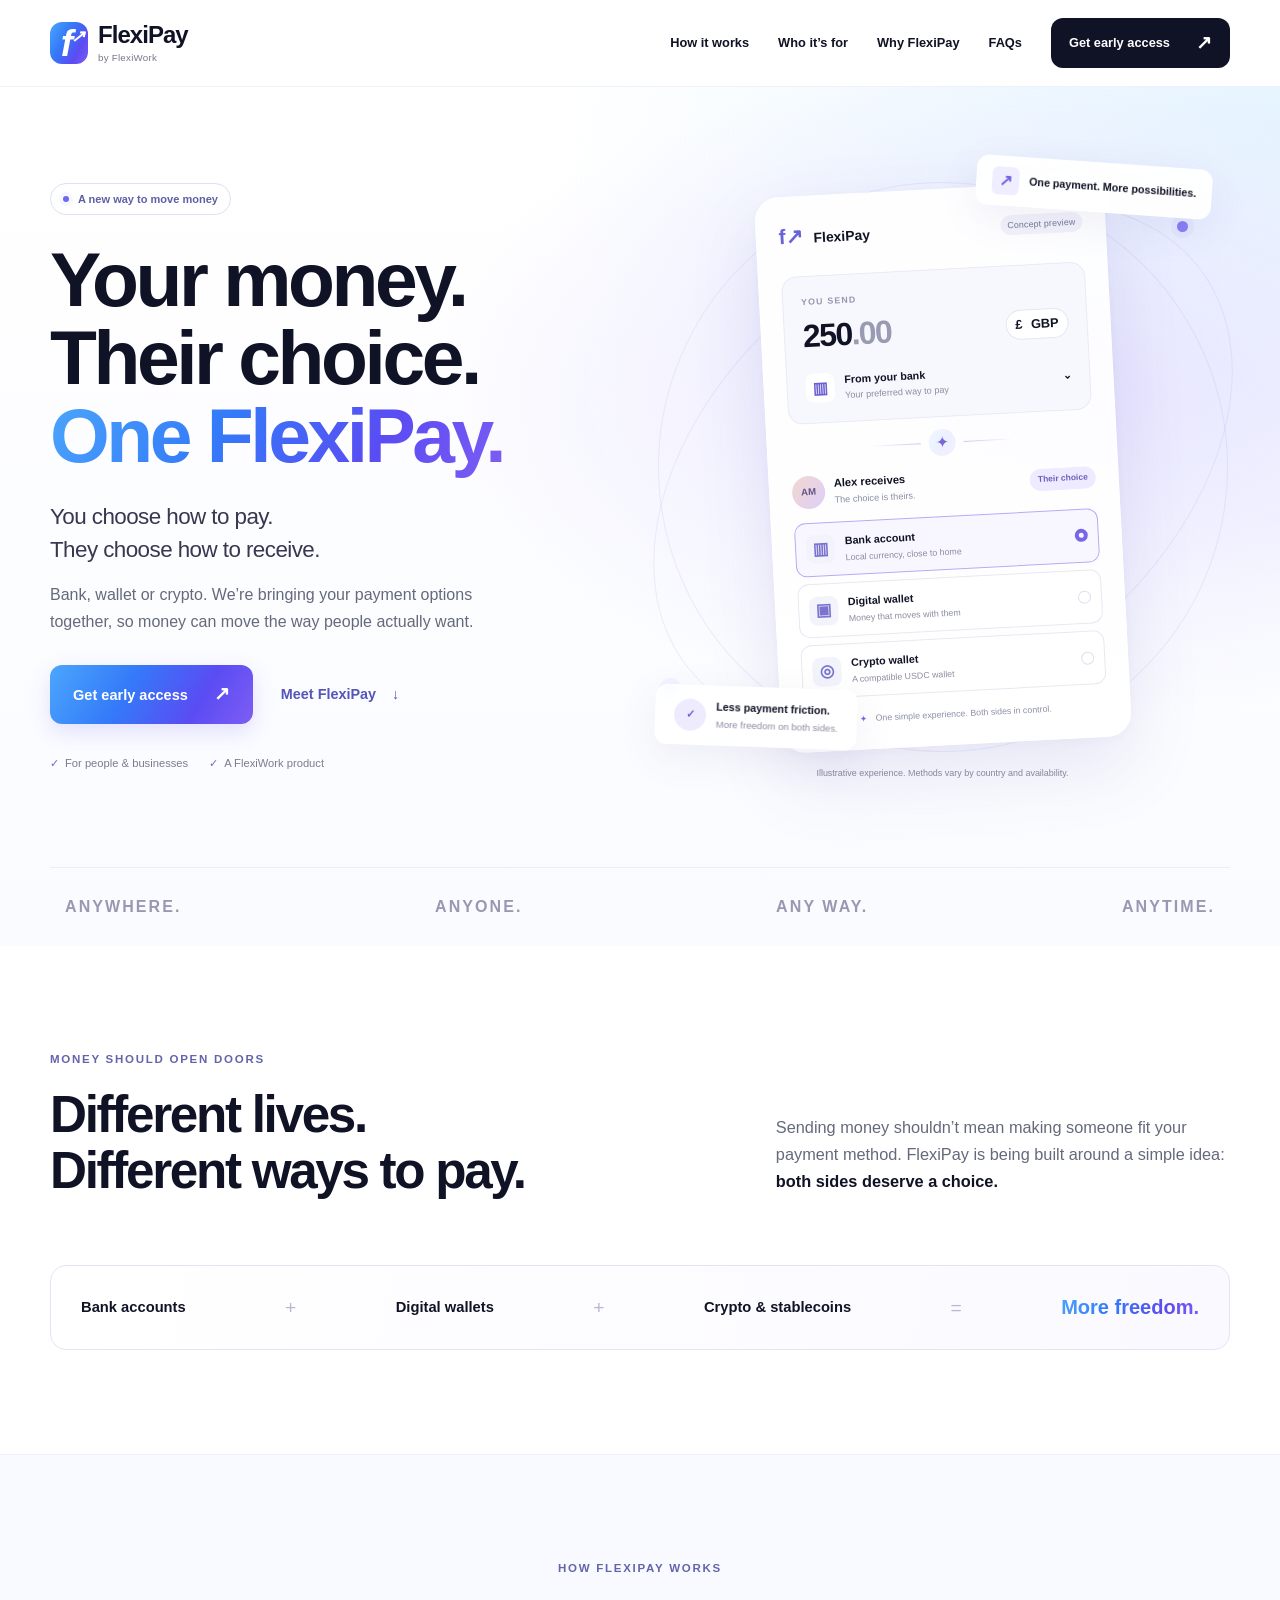
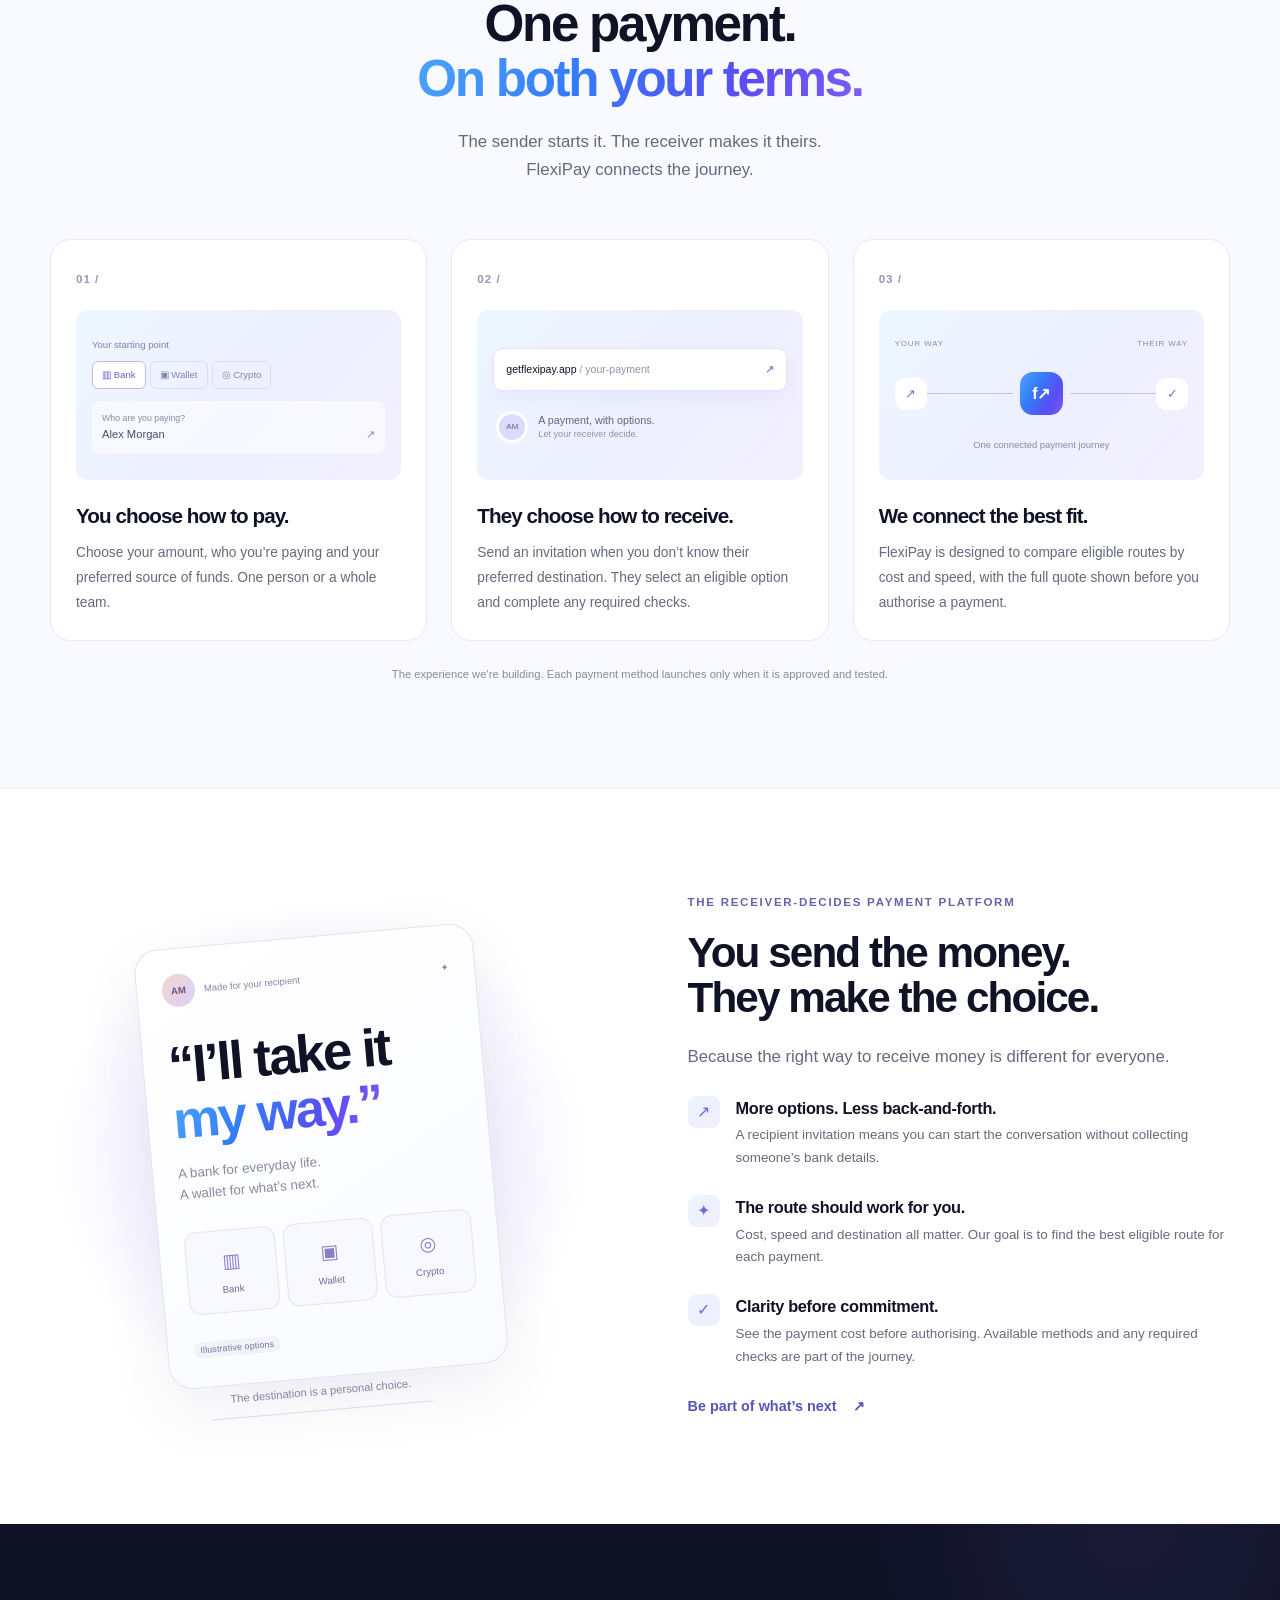
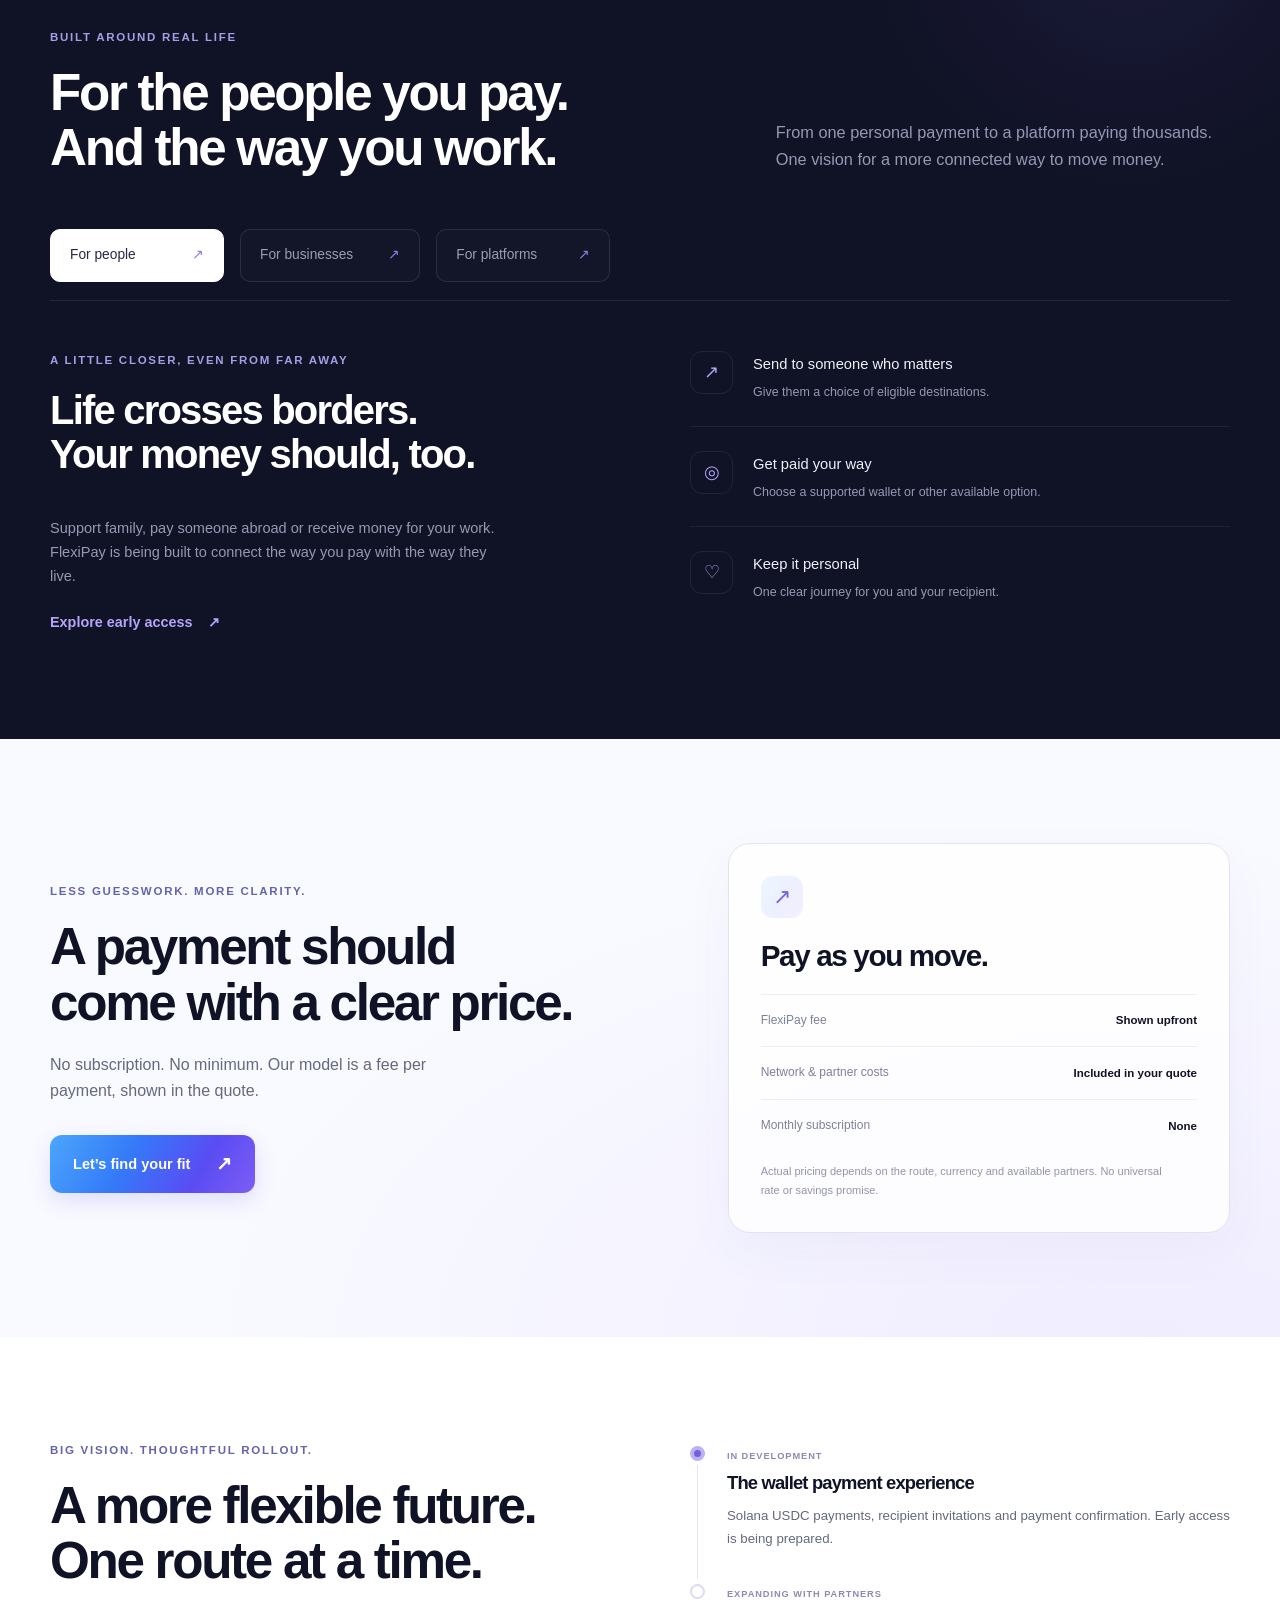
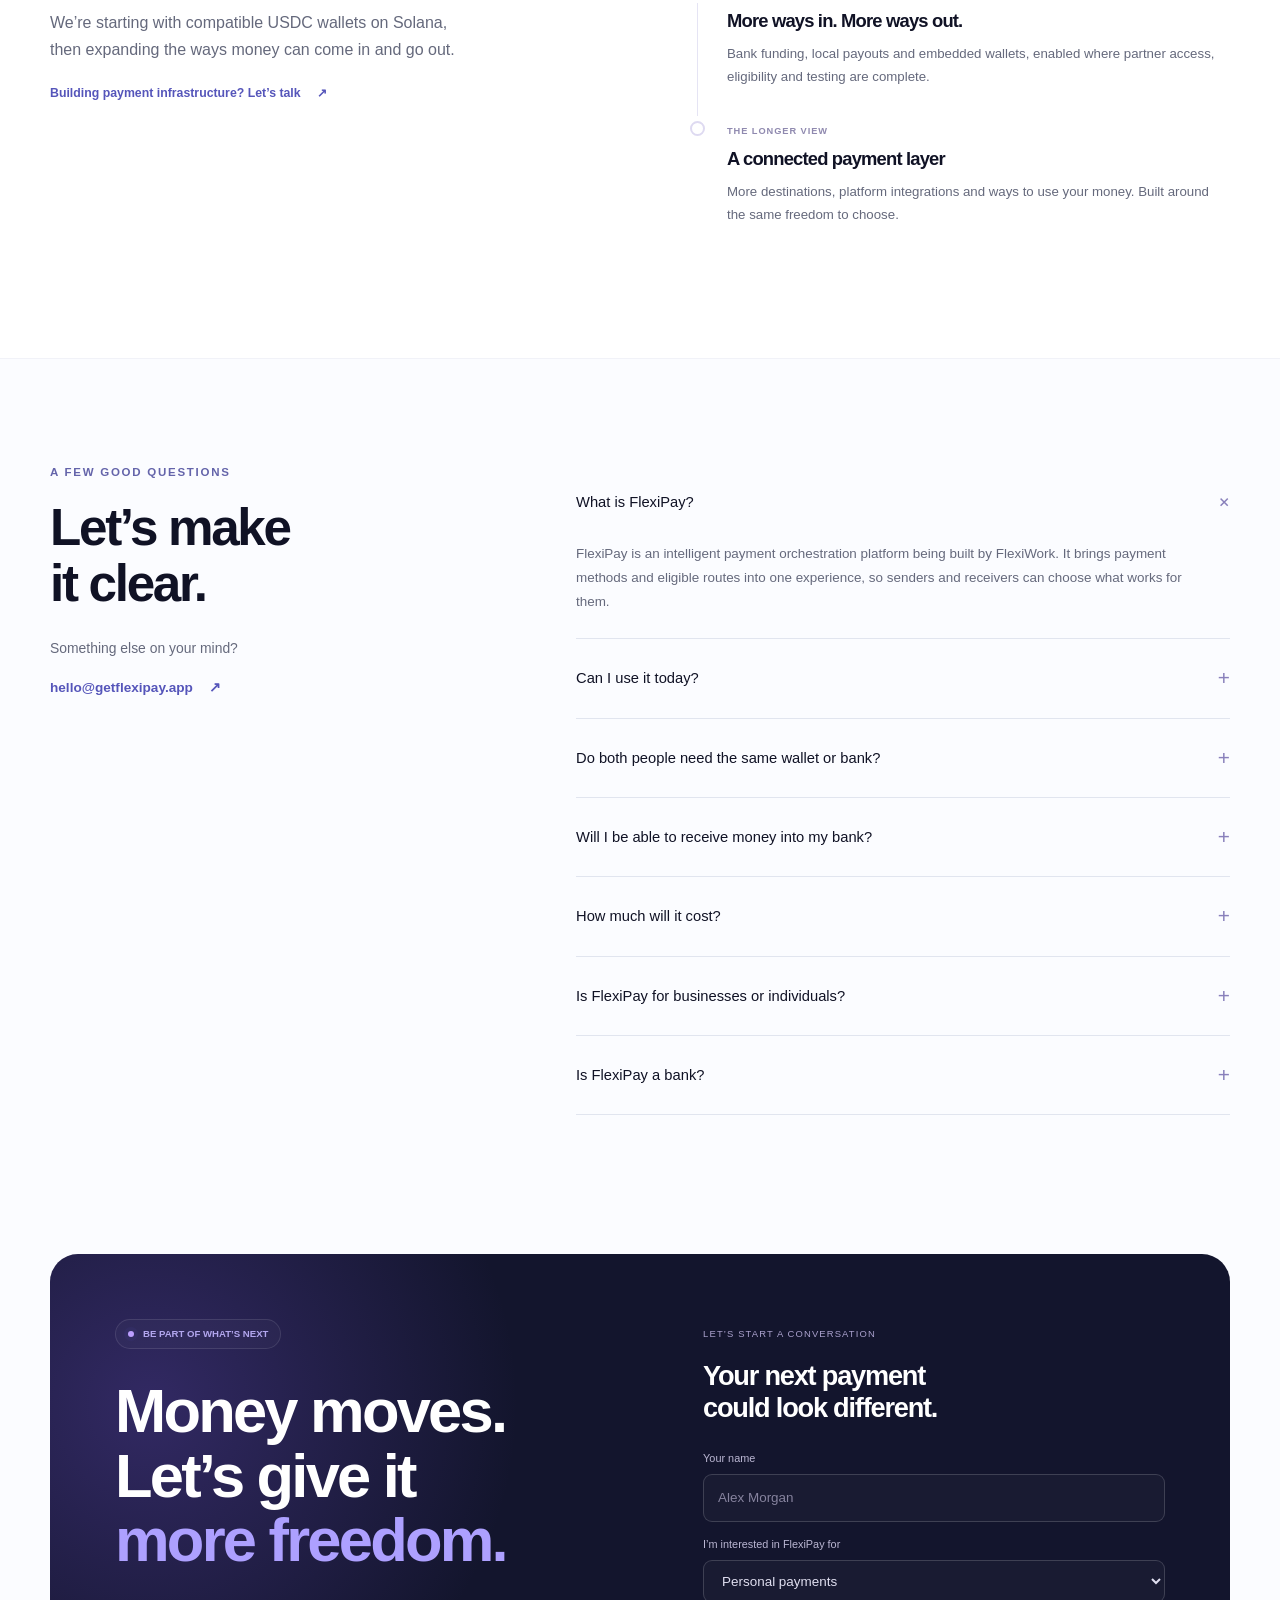
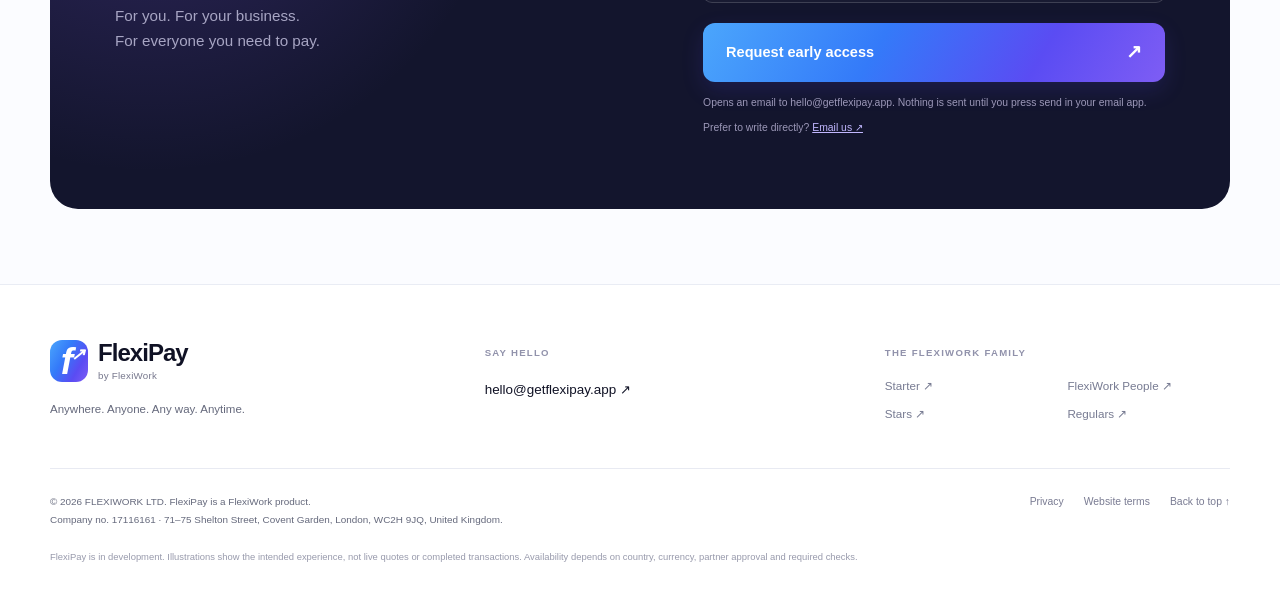
==== index.html @ 1d6a7400 "Import FlexiPay landing as deployed on getflexipay.app Files are byte-identical to the live site and" ====
<!doctype html>
<html lang="en"><head><meta charset="utf-8"><meta name="viewport" content="width=device-width,initial-scale=1"><title>FlexiPay — Your money. Their choice.</title><meta name="description" content="You choose how to pay. They choose how to receive. Meet FlexiPay, the intelligent payment platform for people, businesses and platforms. Request early access."><link rel="canonical" href="https://getflexipay.app/"><meta name="theme-color" content="#101225"><meta property="og:type" content="website"><meta property="og:title" content="FlexiPay — Your money. Their choice."><meta property="og:description" content="Anywhere. Anyone. Any way. Anytime. A more flexible future for payments, by FlexiWork."><meta property="og:url" content="https://getflexipay.app/"><meta property="og:image" content="https://getflexipay.app/assets/social.png"><meta name="twitter:card" content="summary_large_image"><link rel="icon" href="assets/favicon.svg" type="image/svg+xml"><link rel="stylesheet" href="assets/styles.css"><script defer src="assets/app.js"></script></head>
<body><a class="skip" href="#main">Skip to content</a>
<header class="header"><div class="shell nav"><a class="brand" href="./" aria-label="FlexiPay home"><img class="customer-logo" src="logo.png" alt="" hidden><span class="brand-symbol" aria-hidden="true">f<span>↗</span></span><span>FlexiPay<small>by FlexiWork</small></span></a><button class="menu" aria-label="Open navigation" aria-controls="navigation" aria-expanded="false"><span></span><span></span></button><nav id="navigation" aria-label="Main navigation"><a href="#how-it-works">How it works</a><a href="#possibilities">Who it’s for</a><a href="#why-flexipay">Why FlexiPay</a><a href="#faq">FAQs</a><a class="btn btn-dark small" href="#early-access">Get early access <span>↗</span></a></nav></div></header>
<main id="main">
<section class="hero"><div class="hero-grid shell"><div class="hero-copy"><div class="eyebrow"><span class="dot"></span> A new way to move money</div><h1>Your money.<br>Their choice.<br><span class="gradient">One FlexiPay.</span></h1><p class="lead">You choose how to pay.<br>They choose how to receive.</p><p class="hero-description">Bank, wallet or crypto. We’re bringing your payment options together, so money can move the way people actually want.</p><div class="actions"><a href="#early-access" class="btn btn-primary">Get early access <span>↗</span></a><a class="text-link" href="#how-it-works">Meet FlexiPay <span>↓</span></a></div><div class="hero-proof"><span>For people & businesses</span><span>A FlexiWork product</span></div></div>
<div class="hero-art" aria-label="Illustration of FlexiPay connecting a sender to their recipient’s preferred payment method"><div class="orbit orbit-one"></div><div class="orbit orbit-two"></div><span class="orbit-dot od-one"></span><span class="orbit-dot od-two"></span><div class="floating-label label-top"><span class="tiny-icon">↗</span> One payment. More possibilities.</div><div class="payment-window"><div class="window-header"><div class="mini-brand">f↗ <span>FlexiPay</span></div><span class="preview-tag">Concept preview</span></div><div class="pay-block"><div class="field-label">YOU SEND</div><div class="amount-row"><span>250<span class="decimal">.00</span></span><span class="currency">£ <span>GBP</span></span></div><div class="source"><span class="square-icon">▥</span><div>From your bank<small>Your preferred way to pay</small></div><span class="chevron">⌄</span></div></div><div class="route-line"><span></span><div class="route-badge">✦</div><span></span></div><div class="receiver-head"><div class="avatar">AM</div><div>Alex receives<small>The choice is theirs.</small></div><span class="choice-tag">Their choice</span></div><div class="method active"><span class="method-icon">▥</span><span>Bank account<small>Local currency, close to home</small></span><i></i></div><div class="method"><span class="method-icon">▣</span><span>Digital wallet<small>Money that moves with them</small></span><i></i></div><div class="method"><span class="method-icon">◎</span><span>Crypto wallet<small>A compatible USDC wallet</small></span><i></i></div><div class="window-bottom"><span>✦</span> One simple experience. Both sides in control.</div></div><div class="floating-label label-bottom"><span class="check-icon">✓</span><div>Less payment friction.<small>More freedom on both sides.</small></div></div><p class="art-caption">Illustrative experience. Methods vary by country and availability.</p></div></div>
<div class="shell manifesto"><span>ANYWHERE.</span><span>ANYONE.</span><span>ANY WAY.</span><span>ANYTIME.</span></div></section>
<section class="intro section"><div class="shell"><div class="section-intro"><div><span class="kicker">MONEY SHOULD OPEN DOORS</span><h2>Different lives.<br>Different ways to pay.</h2></div><p>Sending money shouldn’t mean making someone fit your payment method. FlexiPay is being built around a simple idea: <strong>both sides deserve a choice.</strong></p></div><div class="rail-strip"><span>Bank accounts</span><span class="plus">+</span><span>Digital wallets</span><span class="plus">+</span><span>Crypto & stablecoins</span><span class="equals">=</span><span class="rail-result gradient">More freedom.</span></div></div></section>
<section class="how section" id="how-it-works"><div class="shell"><div class="center section-heading"><span class="kicker">HOW FLEXIPAY WORKS</span><h2>One payment.<br><span class="gradient">On both your terms.</span></h2><p>The sender starts it. The receiver makes it theirs.<br>FlexiPay connects the journey.</p></div><div class="steps"><article><span class="step-number">01 /</span><div class="step-illustration send-illustration"><span class="mini-label">Your starting point</span><div class="mini-options"><span class="selected">▥ Bank</span><span>▣ Wallet</span><span>◎ Crypto</span></div><div class="mini-input"><span>Who are you paying?</span><strong>Alex Morgan <span>↗</span></strong></div></div><h3>You choose how to pay.</h3><p>Choose your amount, who you’re paying and your preferred source of funds. One person or a whole team.</p></article><article><span class="step-number">02 /</span><div class="step-illustration link-illustration"><div class="link-pill">getflexipay.app <span>/ your-payment</span><b>↗</b></div><div class="avatar-stack"><span>AM</span><div>A payment, with options.<small>Let your receiver decide.</small></div></div></div><h3>They choose how to receive.</h3><p>Send an invitation when you don’t know their preferred destination. They select an eligible option and complete any required checks.</p></article><article><span class="step-number">03 /</span><div class="step-illustration route-illustration"><div><span>YOUR WAY</span><span>THEIR WAY</span></div><div class="route-art"><i>↗</i><span></span><b>f↗</b><span></span><i>✓</i></div><small>One connected payment journey</small></div><h3>We connect the best fit.</h3><p>FlexiPay is designed to compare eligible routes by cost and speed, with the full quote shown before you authorise a payment.</p></article></div><p class="section-note">The experience we’re building. Each payment method launches only when it is approved and tested.</p></div></section>
<section class="choice section" id="why-flexipay"><div class="shell choice-grid"><div class="choice-visual"><div class="choice-glow"></div><div class="choice-card"><div class="choice-card-top"><span class="avatar">AM</span><span>Made for your recipient</span><span>✦</span></div><h3>“I’ll take it<br><span class="gradient">my way.”</span></h3><p>A bank for everyday life.<br>A wallet for what’s next.</p><div class="choice-tiles"><div><span>▥</span>Bank</div><div><span>▣</span>Wallet</div><div><span>◎</span>Crypto</div></div><span class="preview-tag">Illustrative options</span></div><div class="choice-caption">The destination is a personal choice.</div></div><div class="choice-copy"><span class="kicker">THE RECEIVER-DECIDES PAYMENT PLATFORM</span><h2>You send the money.<br>They make the choice.</h2><p class="section-lead">Because the right way to receive money is different for everyone.</p><div class="benefit"><span>↗</span><div><h3>More options. Less back-and-forth.</h3><p>A recipient invitation means you can start the conversation without collecting someone’s bank details.</p></div></div><div class="benefit"><span>✦</span><div><h3>The route should work for you.</h3><p>Cost, speed and destination all matter. Our goal is to find the best eligible route for each payment.</p></div></div><div class="benefit"><span>✓</span><div><h3>Clarity before commitment.</h3><p>See the payment cost before authorising. Available methods and any required checks are part of the journey.</p></div></div><a class="text-link" href="#early-access">Be part of what’s next <span>↗</span></a></div></div></section>
<section class="possibilities section" id="possibilities"><div class="shell"><div class="section-intro"><div><span class="kicker">BUILT AROUND REAL LIFE</span><h2>For the people you pay.<br>And the way you work.</h2></div><p>From one personal payment to a platform paying thousands. One vision for a more connected way to move money.</p></div><div class="audience-tabs" role="tablist" aria-label="Explore FlexiPay uses"><button id="tab-people" role="tab" aria-selected="true" aria-controls="panel-people" tabindex="0">For people <span>↗</span></button><button id="tab-business" role="tab" aria-selected="false" aria-controls="panel-business" tabindex="-1">For businesses <span>↗</span></button><button id="tab-platform" role="tab" aria-selected="false" aria-controls="panel-platform" tabindex="-1">For platforms <span>↗</span></button></div><div class="audience-panel" id="panel-people" role="tabpanel" aria-labelledby="tab-people"><div><span class="kicker">A LITTLE CLOSER, EVEN FROM FAR AWAY</span><h3>Life crosses borders.<br>Your money should, too.</h3><p>Support family, pay someone abroad or receive money for your work. FlexiPay is being built to connect the way you pay with the way they live.</p><a class="text-link" href="#early-access">Explore early access <span>↗</span></a></div><div class="use-cases"><div><span>↗</span><div><strong>Send to someone who matters</strong><p>Give them a choice of eligible destinations.</p></div></div><div><span>◎</span><div><strong>Get paid your way</strong><p>Choose a supported wallet or other available option.</p></div></div><div><span>♡</span><div><strong>Keep it personal</strong><p>One clear journey for you and your recipient.</p></div></div></div></div><div class="audience-panel" id="panel-business" role="tabpanel" aria-labelledby="tab-business" hidden><div><span class="kicker">YOUR BUSINESS. FEWER BOUNDARIES.</span><h3>Pay the people<br>behind your business.</h3><p>Suppliers, freelancers, contractors and teams don’t all use the same payment methods. Our vision is one dashboard that brings those payments together.</p><a class="text-link" href="mailto:hello@getflexipay.app?subject=FlexiPay%20business%20enquiry">Talk about your business <span>↗</span></a></div><div class="use-cases"><div><span>▤</span><div><strong>Freelancers & contractors</strong><p>Let people choose how they receive their earnings.</p></div></div><div><span>▥</span><div><strong>Suppliers & trading partners</strong><p>Connect domestic and cross-border payment needs.</p></div></div><div><span>↗</span><div><strong>One payment or a batch</strong><p>A shared view of the payments your business makes.</p></div></div></div></div><div class="audience-panel" id="panel-platform" role="tabpanel" aria-labelledby="tab-platform" hidden><div><span class="kicker">YOUR PRODUCT. THEIR PAYMENT PREFERENCE.</span><h3>One connection.<br>More ways to pay out.</h3><p>We’re building a unified payment layer for marketplaces, workforce platforms and products that pay people. Bring the recipient’s choice into your own experience.</p><a class="text-link" href="mailto:hello@getflexipay.app?subject=FlexiPay%20platform%20partnership">Explore a partnership <span>↗</span></a></div><div class="use-cases"><div><span>⌘</span><div><strong>A unified API</strong><p>One integration vision for multiple payment routes.</p></div></div><div><span>▦</span><div><strong>Marketplaces & gig platforms</strong><p>Pay sellers, creators and workers in their preferred way.</p></div></div><div><span>✦</span><div><strong>Routing behind the scenes</strong><p>Eligible options connected through one experience.</p></div></div></div></div></div></section>
<section class="pricing section"><div class="shell pricing-grid"><div><span class="kicker">LESS GUESSWORK. MORE CLARITY.</span><h2>A payment should<br>come with a clear price.</h2><p>No subscription. No minimum. Our model is a fee per payment, shown in the quote.</p><a class="btn btn-primary" href="#early-access">Let’s find your fit <span>↗</span></a></div><div class="pricing-card"><div class="price-icon">↗</div><h3>Pay as you move.</h3><div class="price-line"><span>FlexiPay fee</span><strong>Shown upfront</strong></div><div class="price-line"><span>Network & partner costs</span><strong>Included in your quote</strong></div><div class="price-line"><span>Monthly subscription</span><strong>None</strong></div><p>Actual pricing depends on the route, currency and available partners. No universal rate or savings promise.</p></div></div></section>
<section class="progress section"><div class="shell progress-grid"><div><span class="kicker">BIG VISION. THOUGHTFUL ROLLOUT.</span><h2>A more flexible future.<br>One route at a time.</h2><p>We’re starting with compatible USDC wallets on Solana, then expanding the ways money can come in and go out.</p><a class="text-link" href="mailto:hello@getflexipay.app?subject=FlexiPay%20payout%20partner%20enquiry">Building payment infrastructure? Let’s talk <span>↗</span></a></div><div class="roadmap"><div><span class="road-dot"></span><div><small>IN DEVELOPMENT</small><h3>The wallet payment experience</h3><p>Solana USDC payments, recipient invitations and payment confirmation. Early access is being prepared.</p></div></div><div><span class="road-dot faded"></span><div><small>EXPANDING WITH PARTNERS</small><h3>More ways in. More ways out.</h3><p>Bank funding, local payouts and embedded wallets, enabled where partner access, eligibility and testing are complete.</p></div></div><div><span class="road-dot faded"></span><div><small>THE LONGER VIEW</small><h3>A connected payment layer</h3><p>More destinations, platform integrations and ways to use your money. Built around the same freedom to choose.</p></div></div></div></div></section>
<section class="faq section" id="faq"><div class="shell faq-grid"><div><span class="kicker">A FEW GOOD QUESTIONS</span><h2>Let’s make<br>it clear.</h2><p>Something else on your mind?</p><a class="text-link" href="mailto:hello@getflexipay.app">hello@getflexipay.app <span>↗</span></a></div><div class="questions"><details open><summary>What is FlexiPay?<span>+</span></summary><p>FlexiPay is an intelligent payment orchestration platform being built by FlexiWork. It brings payment methods and eligible routes into one experience, so senders and receivers can choose what works for them.</p></details><details><summary>Can I use it today?<span>+</span></summary><p>We’re preparing early access. The first focus is USDC payments between compatible wallets on Solana. Request access below to tell us what you need; we’ll discuss availability with you. This website does not initiate payments.</p></details><details><summary>Do both people need the same wallet or bank?<span>+</span></summary><p>That’s the friction we’re working to remove. The vision connects different funding and payout methods. Initially, wallet payments require compatible wallets and a supported asset and network. Other methods will become available route by route.</p></details><details><summary>Will I be able to receive money into my bank?<span>+</span></summary><p>Bank payouts and digital-wallet payouts are part of the plan. Each route needs an approved partner, country and currency coverage, required identity checks and completed testing before it is enabled. We don’t currently promise bank payouts in a particular country.</p></details><details><summary>How much will it cost?<span>+</span></summary><p>Our model is a fee per payment, with no subscription or minimum. The final quote will show FlexiPay’s fee alongside applicable network and partner costs before authorisation. Pricing varies by route; we don’t claim to be cheapest for every payment.</p></details><details><summary>Is FlexiPay for businesses or individuals?<span>+</span></summary><p>Both. We’re building for personal payments, freelancers, businesses and platforms. Businesses can tell us about supplier, contractor and team payments; platforms can enquire about future API access and partnerships.</p></details><details><summary>Is FlexiPay a bank?<span>+</span></summary><p>No. FlexiPay is a payment orchestration product in development, not a bank. Bank funding and payouts depend on eligible partner services. Wallet and digital-asset functionality is subject to availability and required checks.</p></details></div></div></section>
<section class="early-section" id="early-access"><div class="shell"><div class="early-card"><div class="early-orb"></div><div class="early-copy"><span class="eyebrow inverse"><span class="dot"></span> BE PART OF WHAT’S NEXT</span><h2>Money moves.<br>Let’s give it<br><span>more freedom.</span></h2><p>For you. For your business.<br>For everyone you need to pay.</p></div><div class="early-form"><span class="form-kicker">LET’S START A CONVERSATION</span><h3>Your next payment<br>could look different.</h3><form id="enquiry-form"><label for="name">Your name</label><input id="name" name="name" autocomplete="name" placeholder="Alex Morgan" maxlength="100" required><label for="interest">I’m interested in FlexiPay for</label><select id="interest" name="interest"><option>Personal payments</option><option>My business</option><option>My platform / API access</option><option>A payment partnership</option></select><button class="btn btn-primary" type="submit">Request early access <span>↗</span></button><p class="form-note">Opens an email to hello@getflexipay.app. Nothing is sent until you press send in your email app.</p><p class="form-note">Prefer to write directly? <a href="mailto:hello@getflexipay.app">Email us ↗</a></p><p id="form-status" role="status"></p></form></div></div></div></section>
</main><footer><div class="shell"><div class="footer-top"><div><a class="brand" href="./"><span class="brand-symbol" aria-hidden="true">f<span>↗</span></span><span>FlexiPay<small>by FlexiWork</small></span></a><p>Anywhere. Anyone. Any way. Anytime.</p></div><div><span class="footer-label">SAY HELLO</span><a href="mailto:hello@getflexipay.app">hello@getflexipay.app ↗</a></div><div><span class="footer-label">THE FLEXIWORK FAMILY</span><div class="family"><a href="https://getstarter.app/">Starter ↗</a><a href="https://people.joinflexiwork.co.uk/">FlexiWork People ↗</a><a href="https://morestars.app/">Stars ↗</a><a href="https://moreregulars.app/">Regulars ↗</a></div></div></div><div class="footer-legal"><p>© <span id="year">2026</span> FLEXIWORK LTD. FlexiPay is a FlexiWork product.<br>Company no. 17116161 · 71–75 Shelton Street, Covent Garden, London, WC2H 9JQ, United Kingdom.</p><div><a href="privacy.html">Privacy</a><a href="terms.html">Website terms</a><a href="#main">Back to top ↑</a></div></div><p class="footer-note">FlexiPay is in development. Illustrations show the intended experience, not live quotes or completed transactions. Availability depends on country, currency, partner approval and required checks.</p></div></footer></body></html>
---- assets/styles.css ----
@font-face{font-family:Bricolage;src:url('display.woff2') format('woff2');font-weight:400 800;font-display:swap}@font-face{font-family:DM;src:url('body.woff2') format('woff2');font-weight:400 700;font-display:swap}
:root{--ink:#101225;--muted:#65697c;--line:#e1e7f2;--sky:#4ba6fc;--blue:#347af9;--purple:#7e5df4;--indigo:#5a4cf3;--gradient:linear-gradient(120deg,#4ba6fc 0%,#347af9 38%,#5a4cf3 72%,#7e5df4 100%);--soft:linear-gradient(130deg,#edf7ff,#edf0ff 50%,#f3efff);--display:Bricolage,'Arial',sans-serif;--body:DM,'Arial',sans-serif}*{box-sizing:border-box}html{scroll-behavior:smooth;scroll-padding-top:100px}body{margin:0;font-family:var(--body);color:var(--ink);background:#fff;font-size:16px;line-height:1.65}button,input,select{font:inherit}button,a{-webkit-tap-highlight-color:transparent}a{color:inherit;text-decoration:none}button{cursor:pointer}img{max-width:100%;display:block}h1,h2,h3,p{margin-top:0}h1,h2,h3{font-family:var(--display);letter-spacing:-.045em;font-weight:700}h1{font-size:clamp(3.3rem,6vw,5.6rem);line-height:1.015;margin:26px 0}h2{font-size:clamp(2.35rem,4vw,3.7rem);line-height:1.08;margin-bottom:22px}h3{font-size:1.45rem;line-height:1.2}p{color:var(--muted)}strong{color:var(--ink)}.shell{width:min(1180px,calc(100% - 64px));margin:auto}.section{padding:104px 0}.gradient{background:var(--gradient);background-clip:text;-webkit-background-clip:text;color:transparent}.kicker{display:block;color:#6464aa;font-size:.72rem;font-weight:700;letter-spacing:.15em;margin-bottom:18px}.btn{display:inline-flex;justify-content:center;align-items:center;gap:26px;border:0;border-radius:12px;padding:16px 23px;font-weight:700;font-size:.91rem;line-height:1.4;transition:transform .2s,box-shadow .2s}.btn:hover{transform:translateY(-3px);box-shadow:0 10px 25px #3f49bc26}.btn span{font-size:1.2rem}.btn-primary{color:white;background:var(--gradient);box-shadow:0 8px 22px #5a4cf329}.btn-dark{color:#fff;background:var(--ink)}.small{padding:12px 18px;font-size:.8rem}.text-link{display:inline-flex;align-items:center;gap:16px;font-size:.9rem;color:#5555ba;font-weight:700}.text-link:hover{color:#347af9}.actions{display:flex;align-items:center;gap:28px;margin:30px 0}.header{position:sticky;top:0;z-index:30;background:#ffffffed;backdrop-filter:blur(18px);border-bottom:1px solid #e1e7f290}.nav{display:flex;align-items:center;justify-content:space-between;height:86px;gap:30px}.brand{display:flex;align-items:center;gap:10px;font-family:var(--display);font-size:1.5rem;letter-spacing:-.04em;font-weight:800;line-height:1}.brand small{display:block;font-family:var(--body);font-size:.61rem;font-weight:500;letter-spacing:.025em;color:#77788d;margin-top:6px}.brand-symbol{display:flex;align-items:center;justify-content:center;position:relative;width:38px;height:42px;border-radius:12px;background:var(--gradient);color:#fff;font-size:37px;font-style:italic;line-height:1;padding-right:5px}.brand-symbol span{font-size:17px;position:absolute;right:4px;top:6px}.customer-logo{max-width:48px;max-height:44px;object-fit:contain}.nav nav{display:flex;gap:29px;align-items:center;font-size:.8rem;font-weight:600}.nav nav>a:not(.btn):hover{color:var(--indigo)}.menu{display:none}.hero{position:relative;overflow:hidden;background:radial-gradient(ellipse at 83% 35%,#e7e5ff 0,transparent 42%),radial-gradient(ellipse at 100% 5%,#e5f5ff 0,transparent 40%),linear-gradient(180deg,#fff,#fafbff)}.hero-grid{display:grid;grid-template-columns:1fr 1fr;align-items:center;gap:30px;padding-top:74px;padding-bottom:72px}.eyebrow{display:inline-flex;align-items:center;gap:9px;border:1px solid #dfe1f0;padding:6px 12px;border-radius:30px;font-size:.69rem;color:#5e60a3;font-weight:700;background:#ffffffa1}.dot{display:inline-block;width:6px;height:6px;border-radius:100%;background:#6d67f2;box-shadow:0 0 0 4px #6d67f20d}.lead{font-size:1.4rem;font-weight:500;line-height:1.45;letter-spacing:-.025em;color:#35384f;margin-bottom:15px}.hero-description{font-size:1rem;max-width:425px;line-height:1.7}.hero-proof{display:flex;gap:21px;font-size:.7rem;color:#797d90}.hero-proof span:before{content:'✓';color:#6d69c9;margin-right:6px}.hero-art{position:relative;min-height:605px;display:flex;align-items:center;justify-content:center;padding:28px 30px 50px}.orbit{position:absolute;border:1px solid #9d91dd28;border-radius:50%;width:570px;height:570px;transform:rotate(-25deg)}.orbit-two{width:650px;height:440px;transform:rotate(-38deg)}.orbit-dot{position:absolute;width:11px;height:11px;border-radius:50%;background:#8a7cf5;box-shadow:0 0 0 6px #8a7cf511}.od-one{top:60px;right:42px}.od-two{left:10px;bottom:100px;background:#59b7ff}.payment-window{width:350px;position:relative;z-index:2;border:1px solid #fff;background:#ffffffed;border-radius:24px;padding:22px;box-shadow:0 28px 70px #554cae20,0 3px 10px #554cae07;transform:rotate(-3deg)}.window-header{display:flex;align-items:center;justify-content:space-between;margin-bottom:23px}.mini-brand{font-weight:800;color:#6862d8;font-family:var(--display);font-size:1.3rem}.mini-brand span{color:var(--ink);font-size:.87rem;margin-left:4px}.preview-tag{font-size:.55rem;color:#717597;background:#f1f2fa;border-radius:20px;padding:3px 7px;letter-spacing:.02em}.pay-block{padding:18px;background:#f7f8fe;border:1px solid #e9eaf6;border-radius:15px}.field-label{font-size:.55rem;font-weight:700;letter-spacing:.13em;color:#9397ac}.amount-row{display:flex;justify-content:space-between;align-items:center;margin:4px 0 14px;font-size:2rem;line-height:1.4;font-family:var(--display);font-weight:700;letter-spacing:-.05em}.decimal{color:#989bb1}.currency{font-family:var(--body);font-size:.8rem;letter-spacing:0;background:#fff;border:1px solid #e4e6f1;padding:5px 9px;border-radius:20px}.currency>span{margin-left:5px}.source{display:flex;align-items:center;font-size:.67rem;font-weight:600;gap:10px}.source small,.receiver-head small{display:block;font-size:.57rem;color:#8a8ea3;font-weight:400}.square-icon{background:#fff;border-radius:8px;width:29px;height:29px;text-align:center;line-height:29px;color:#6a60d3;font-size:1rem}.chevron{margin-left:auto}.route-line{display:flex;align-items:center;justify-content:center;gap:8px;margin:12px 0}.route-line>span{width:50px;height:1px;background:linear-gradient(90deg,transparent,#cbc7ee)}.route-line>span:last-child{transform:rotate(180deg)}.route-badge{display:grid;place-items:center;background:var(--soft);color:#7668dc;border-radius:50%;width:27px;height:27px;font-size:1rem}.receiver-head{display:flex;align-items:center;gap:9px;font-size:.7rem;font-weight:600;margin-bottom:14px}.avatar{display:grid;place-items:center;border-radius:50%;width:33px;height:33px;background:linear-gradient(130deg,#f2d7cd,#ddcffa);font-size:.6rem;color:#645384;font-weight:700}.choice-tag{font-size:.53rem;margin-left:auto;color:#6b60b7;background:#eeeaff;padding:4px 8px;border-radius:20px}.method{display:flex;align-items:center;gap:10px;padding:10px;border:1px solid #e7e9f2;border-radius:11px;margin-bottom:7px;font-size:.67rem;font-weight:600;background:#fff}.method.active{border-color:#b4adf6;background:#f8f7ff}.method small{display:block;font-size:.55rem;color:#8a8da1;font-weight:400}.method-icon{display:grid;place-items:center;width:29px;height:29px;border-radius:8px;background:#f3f3fc;color:#7b74ce;font-size:1.05rem}.method i{width:13px;height:13px;border-radius:50%;border:1px solid #dce0ef;margin-left:auto}.method.active i{border:4px solid #7667e7}.window-bottom{font-size:.55rem;color:#8c90a7;margin-top:15px;text-align:center}.window-bottom span{color:#7c6bde;margin-right:5px}.floating-label{position:absolute;z-index:4;background:#ffffffee;border:1px solid #fff;box-shadow:0 12px 40px #51488e15;border-radius:12px;display:flex;align-items:center;gap:10px;font-size:.67rem;font-weight:600;backdrop-filter:blur(8px)}.label-top{padding:10px 15px;top:1px;right:18px;transform:rotate(4deg)}.tiny-icon{background:#efedff;color:#7065de;border-radius:6px;padding:1px 7px;font-size:1rem}.label-bottom{bottom:48px;left:0;padding:12px 18px;transform:rotate(2deg)}.label-bottom small{display:block;font-weight:400;color:#8a8ba3;font-size:.6rem}.check-icon{display:grid;place-items:center;width:32px;height:32px;color:#6c5bc5;background:#eeebff;border-radius:50%}.art-caption{position:absolute;bottom:5px;font-size:.56rem;color:#85859e;z-index:2;text-align:center}.manifesto{display:flex;justify-content:space-between;padding:26px 15px;border-top:1px solid #dddff080;font-size:1rem;font-family:var(--display);font-weight:700;letter-spacing:.13em;color:#9799b2}.section-intro{display:grid;grid-template-columns:1.4fr 1fr;align-items:end;gap:90px;margin-bottom:45px}.section-intro p{font-size:1.02rem;margin-bottom:25px}.rail-strip{display:flex;justify-content:space-between;align-items:center;gap:15px;padding:25px 30px;border:1px solid var(--line);border-radius:16px;font-weight:600;font-size:.92rem;background:linear-gradient(100deg,#fff,#faf9ff)}.plus,.equals{font-weight:400;color:#b9b7d5;font-size:1.2rem}.rail-result{font-family:var(--display);font-size:1.25rem}.center{text-align:center}.section-heading{margin-bottom:55px}.section-heading p{font-size:1.05rem}.how{background:#f8faff;border-top:1px solid #f0f2fa;border-bottom:1px solid #eef0f8}.steps{display:grid;grid-template-columns:repeat(3,1fr);gap:24px}.steps article{padding:25px;background:#fff;border:1px solid #e7eaf4;border-radius:20px}.step-number{font-size:.72rem;letter-spacing:.09em;font-weight:700;color:#9696b6}.steps h3{font-size:1.29rem;margin-bottom:12px}.steps p{font-size:.86rem;line-height:1.8;margin-bottom:0}.step-illustration{height:170px;margin:19px 0 24px;display:flex;flex-direction:column;justify-content:center;background:var(--soft);border-radius:12px;padding:16px;overflow:hidden}.mini-label{font-size:.6rem;color:#8180a8}.mini-options{display:flex;gap:4px;margin:8px 0 12px;font-size:.6rem;color:#8385a5}.mini-options>span{padding:5px 9px;border:1px solid #dbdcf4;border-radius:6px}.mini-options>.selected{background:#fff;border-color:#c0b8f3;color:#6960c5}.mini-input{font-size:.55rem;color:#898ba5;background:#ffffff91;padding:10px;border-radius:8px}.mini-input strong{display:block;font-weight:500;color:#4b4c6f;font-size:.7rem}.mini-input strong span{float:right;color:#8981cf}.link-pill{font-size:.66rem;padding:12px;background:#fff;border:1px solid #e6e0ff;border-radius:9px;white-space:nowrap;box-shadow:0 9px 15px #8870c910}.link-pill span{color:#9292a9}.link-pill b{float:right;color:#9585cf}.avatar-stack{display:flex;align-items:center;gap:10px;margin:20px 3px 0;font-size:.67rem;line-height:1.5;color:#666583}.avatar-stack>span{border:3px solid #fff;background:#dddaff;border-radius:50%;width:32px;height:32px;display:grid;place-items:center;font-size:.5rem}.avatar-stack small{display:block;color:#9491b2;font-size:.57rem}.route-illustration>div:first-child{display:flex;justify-content:space-between;font-size:.49rem;letter-spacing:.12em;color:#8b8aae}.route-art{display:flex;align-items:center;margin:22px 0}.route-art i{font-style:normal;font-size:.8rem;background:#fff;border-radius:10px;width:32px;height:32px;display:grid;place-items:center;color:#7e74cf}.route-art>span{height:1px;background:#c9bfef;flex:1}.route-art b{display:grid;place-items:center;background:var(--gradient);color:#fff;width:43px;height:43px;border-radius:13px;font-family:var(--display);margin:0 7px}.route-illustration small{font-size:.59rem;text-align:center;color:#8d87aa}.section-note{text-align:center;font-size:.7rem;margin:24px 0 0;color:#878b9d}.choice-grid{display:grid;grid-template-columns:1fr 1fr;gap:95px;align-items:center}.choice-visual{position:relative;min-height:510px;display:flex;align-items:center;justify-content:center;isolation:isolate}.choice-glow{position:absolute;inset:0;background:radial-gradient(ellipse,#e0dcff,transparent 70%);z-index:-1}.choice-card{background:linear-gradient(150deg,#fff,#fafbff);width:340px;padding:25px;border:1px solid #e1e3f1;border-radius:24px;box-shadow:0 22px 65px #44356b14;transform:rotate(-5deg)}.choice-card-top{display:flex;align-items:center;gap:9px;font-size:.59rem;color:#8a84a4;margin-bottom:30px}.choice-card-top>span:last-child{margin-left:auto}.choice-card h3{font-size:3.3rem;line-height:1.05;margin-bottom:15px}.choice-card p{font-size:.84rem;line-height:1.6;color:#8a88a0;margin-bottom:27px}.choice-tiles{display:flex;gap:8px;margin-bottom:20px}.choice-tiles>div{flex:1;text-align:center;padding:15px 5px;border-radius:12px;border:1px solid #e2e4f5;background:#f8f8ff;color:#706b93;font-size:.6rem}.choice-tiles span{display:block;font-size:1.2rem;color:#8b7fc8;margin-bottom:4px}.choice-caption{position:absolute;bottom:0;border-bottom:1px solid #ddd5f2;padding:10px 20px;font-size:.7rem;color:#8a80a3;transform:rotate(-5deg)}.choice-copy h2{font-size:clamp(2.1rem,3.3vw,3.05rem)}.section-lead{font-size:1.05rem}.benefit{display:flex;gap:16px;margin:25px 0}.benefit>span{flex-shrink:0;display:grid;place-items:center;width:32px;height:32px;background:var(--soft);color:#7964d9;border-radius:9px}.benefit h3{font-size:1.02rem;letter-spacing:-.02em;margin:3px 0 6px}.benefit p{font-size:.84rem;line-height:1.7;margin-bottom:0}.possibilities{background:#101225;color:white;position:relative;overflow:hidden}.possibilities:before{content:'';position:absolute;width:600px;height:600px;background:radial-gradient(circle,#6353bf20,transparent 65%);top:-300px;right:-150px;pointer-events:none}.possibilities .kicker{color:#a59ee6}.possibilities .section-intro p{color:#9699b4}.possibilities .section-intro{margin-bottom:32px}.audience-tabs{display:flex;gap:16px;border-bottom:1px solid #ffffff16;padding-bottom:18px}.audience-tabs button{border:1px solid #ffffff1a;background:#ffffff04;color:#9b9db6;padding:14px 19px;border-radius:10px;font-weight:500;font-size:.86rem;min-width:174px;text-align:left;display:flex;gap:35px;justify-content:space-between}.audience-tabs button[aria-selected=true]{background:#fff;color:#282743;border-color:#fff}.audience-tabs button span{color:#8a7de6}.audience-panel{display:grid;grid-template-columns:1fr 1fr;gap:100px;padding-top:50px}.audience-panel[hidden]{display:none}.audience-panel h3{font-size:2.5rem;line-height:1.1}.audience-panel p{font-size:.91rem;color:#9699b4;max-width:450px}.possibilities .text-link{color:#b4a5fa;margin-top:8px}.use-cases>div{display:flex;gap:20px;margin:0 0 24px;padding:0 0 24px;border-bottom:1px solid #ffffff12}.use-cases>div:last-child{border:0;margin:0}.use-cases>div>span{display:grid;place-items:center;width:43px;height:43px;border:1px solid #ffffff14;flex-shrink:0;border-radius:12px;color:#b0a0f5;font-size:1.1rem}.use-cases strong{font-size:.92rem;color:#f0effb;font-weight:500}.use-cases p{font-size:.78rem;margin:4px 0 0}.pricing{background:radial-gradient(ellipse at 90% 100%,#f0edff,transparent 60%),#f9faff}.pricing-grid{display:grid;grid-template-columns:1.15fr 1fr;align-items:center;gap:100px}.pricing-grid>div>p{max-width:415px}.pricing-grid .btn{margin-top:14px}.pricing-card{border:1px solid #e2e2f3;border-radius:22px;padding:32px;background:#ffffffd9;box-shadow:0 18px 50px #5b54a40b}.price-icon{display:grid;place-items:center;background:var(--soft);color:#7664d3;width:42px;height:42px;border-radius:12px;margin-bottom:20px;font-size:1.35rem}.pricing-card h3{font-size:1.85rem;margin-bottom:20px}.price-line{display:flex;justify-content:space-between;align-items:center;gap:20px;border-top:1px solid #ecedf6;padding:16px 0;font-size:.75rem;color:#7e8299}.price-line strong{font-size:.72rem;font-weight:600;text-align:right}.pricing-card>p{font-size:.69rem;line-height:1.7;margin:10px 0 0;color:#9295a9}.progress-grid{display:grid;grid-template-columns:1fr 1fr;gap:100px;align-items:start}.progress-grid>div>p{max-width:430px}.progress .text-link{font-size:.77rem;max-width:400px}.roadmap>div{display:flex;gap:22px;position:relative;padding-bottom:28px}.roadmap>div:before{content:'';position:absolute;left:7px;top:24px;bottom:0;width:1px;background:#e5e4f4}.roadmap>div:last-child:before{display:none}.road-dot{width:15px;height:15px;border:4px solid #bcb1f2;background:#7660da;border-radius:50%;flex-shrink:0;margin-top:5px}.road-dot.faded{background:#fff;border:2px solid #dedaf1}.roadmap small{font-size:.58rem;letter-spacing:.1em;color:#8f89af;font-weight:700}.roadmap h3{font-size:1.15rem;margin:5px 0 10px}.roadmap p{font-size:.83rem;margin:0;line-height:1.75}.faq{background:#fbfcff;border-top:1px solid #f1f2f8}.faq-grid{display:grid;grid-template-columns:.8fr 1.2fr;gap:90px}.faq-grid>div>p{font-size:.87rem;margin-top:26px}.faq-grid .text-link{font-size:.85rem}details{border-bottom:1px solid #e1e5ef}summary{list-style:none;display:flex;align-items:center;justify-content:space-between;gap:20px;cursor:pointer;font-size:.92rem;font-weight:500;padding:22px 0}summary::-webkit-details-marker{display:none}summary span{color:#8980bb;font-weight:400;font-size:1.3rem;transition:transform .2s}details[open] summary span{transform:rotate(45deg)}details p{font-size:.84rem;line-height:1.8;padding-right:25px;margin-bottom:24px}.early-section{padding:35px 0 75px;background:#fbfcff;scroll-margin-top:20px}.early-card{position:relative;isolation:isolate;overflow:hidden;border-radius:28px;background:#13152d;color:#fff;padding:65px;display:grid;grid-template-columns:1.1fr 1fr;gap:80px}.early-orb{position:absolute;z-index:-1;width:800px;height:800px;left:-300px;top:-250px;border-radius:50%;background:radial-gradient(circle,#694dc35c,transparent 65%)}.eyebrow.inverse{background:#ffffff06;border-color:#ffffff1c;color:#b2a6ee;font-size:.6rem}.inverse .dot{background:#bc9eff}.early-copy h2{font-size:clamp(3rem,4.8vw,4.5rem);margin:30px 0;line-height:1.05}.early-copy h2>span{color:#ada0ff}.early-copy p{color:#a7a5c3;font-size:.95rem}.early-form{align-self:center}.form-kicker{font-size:.59rem;letter-spacing:.12em;color:#aaa1cd}.early-form h3{font-size:1.7rem;margin:14px 0 25px}.early-form label{display:block;font-size:.68rem;color:#bbb7d3;margin:14px 0 6px}.early-form input,.early-form select{width:100%;padding:12px 14px;border:1px solid #ffffff29;color:#e0dff0;background:#ffffff07;border-radius:9px;font-size:.84rem}.early-form input::placeholder{color:#86839e}.early-form select option{background:#17192f;color:#fff}.early-form .btn{width:100%;justify-content:space-between;margin:20px 0 12px}.form-note{font-size:.65rem;line-height:1.65;color:#9c98b8;margin:0 0 8px}.form-note a{color:#c2b7ff;text-decoration:underline}#form-status{font-size:.7rem;color:#c3b5ff;margin:8px 0 0}footer{padding:55px 0 30px;border-top:1px solid #e9ecf4}.footer-top{display:grid;grid-template-columns:1.1fr 1fr 1fr;gap:55px;padding-bottom:45px}.footer-top p{font-size:.72rem;margin:18px 0 0}.footer-label{display:block;font-size:.6rem;letter-spacing:.13em;color:#9192ab;font-weight:700;margin:5px 0 15px}.footer-top>div>a:not(.brand){font-size:.84rem}.family{display:grid;grid-template-columns:1fr 1fr;gap:9px 20px;font-size:.73rem;color:#777b92}.family a:hover{color:var(--indigo)}.footer-legal{border-top:1px solid #e8eaf2;padding-top:24px;display:flex;align-items:start;justify-content:space-between;gap:30px}.footer-legal p{font-size:.62rem;line-height:1.8;margin:0}.footer-legal>div{display:flex;gap:20px;font-size:.65rem;white-space:nowrap;color:#797b92}.footer-note{font-size:.59rem;color:#989aac;margin:20px 0 0;max-width:920px}.skip{position:fixed;top:-100px;left:15px;padding:10px 20px;background:var(--ink);color:white;z-index:100}.skip:focus{top:10px}:focus-visible{outline:3px solid #a88af4;outline-offset:5px}::selection{background:#d8d0ff}.legal-main{max-width:780px;padding:75px 0 100px}.legal-main h1{font-size:3rem}.legal-main h2{font-size:1.4rem;margin-top:35px}.legal-main a{text-decoration:underline;color:#6559be}.legal-main p,.legal-main li{font-size:.95rem}.legal-main .kicker{margin-top:35px}
@media(min-width:1500px){.hero-grid{padding-top:95px;padding-bottom:90px}}@media(max-width:1050px){.nav nav{gap:18px}.shell{width:calc(100% - 48px)}.hero-grid{gap:8px}.hero-art{padding:20px 15px 50px}.label-top{right:0;font-size:.6rem}.label-bottom{left:-8px}.choice-grid{gap:45px}.section-intro{gap:50px}.pricing-grid,.progress-grid,.audience-panel{gap:60px}.early-card{gap:45px;padding:45px}.steps{gap:14px}.steps article{padding:20px}.mini-options>span{padding:5px 6px}.footer-top{gap:30px}}
@media(max-width:800px){.section{padding:75px 0}.shell{width:calc(100% - 40px)}.nav{height:73px}.menu{display:flex;flex-direction:column;gap:6px;background:none;border:0;padding:12px}.menu>span{display:block;width:22px;height:2px;background:var(--ink)}.nav nav{display:none;position:absolute;top:73px;left:0;width:100%;padding:25px;background:#fff;border-bottom:1px solid var(--line);box-shadow:0 20px 20px #10122508;align-items:stretch}.nav nav.open{display:flex;flex-direction:column;gap:21px}.nav nav .btn{align-self:start}.hero-grid{padding-top:48px;padding-bottom:15px;grid-template-columns:1fr;gap:20px}.hero-copy{max-width:570px}.hero h1{font-size:clamp(3.5rem,9vw,5rem)}.hero-art{width:min(520px,100%);margin:auto;min-height:610px}.payment-window{width:350px}.label-top{right:8px;top:0}.label-bottom{left:0;bottom:55px}.hero-description{max-width:440px}.manifesto{font-size:.7rem;letter-spacing:.08em;padding:22px 0}.section-intro{grid-template-columns:1fr;gap:0;margin-bottom:25px}.section-intro h2{margin-bottom:20px}.section-intro p{max-width:580px}.rail-strip{flex-wrap:wrap;justify-content:center;padding:25px 18px;gap:15px 20px;font-size:.82rem}.steps{grid-template-columns:1fr;gap:20px}.steps article{display:grid;grid-template-columns:1fr 1fr;gap:0 30px;padding:25px}.step-number{grid-column:2;grid-row:1;align-self:end}.step-illustration{grid-column:1;grid-row:1/4;margin:0;height:190px}.steps h3{grid-column:2;grid-row:2;margin:14px 0 8px}.steps p{grid-column:2;grid-row:3}.choice-grid{grid-template-columns:1fr;gap:50px}.choice-visual{min-height:475px;max-width:480px;width:100%;margin:auto}.choice-copy{max-width:580px}.choice-copy h2{font-size:2.7rem}.audience-panel{gap:35px;grid-template-columns:1fr}.audience-tabs{gap:8px}.audience-tabs button{min-width:0;flex:1;gap:8px;padding:13px;font-size:.77rem}.audience-panel h3{font-size:2.4rem}.use-cases{display:grid;grid-template-columns:1fr;gap:0}.pricing-grid,.progress-grid,.faq-grid{grid-template-columns:1fr;gap:40px}.pricing-grid>div>p,.progress-grid>div>p{max-width:570px}.pricing-card{max-width:530px}.progress .text-link{max-width:100%}.roadmap{margin-top:10px}.early-card{grid-template-columns:1fr;gap:35px;padding:40px}.early-copy h2{font-size:3.7rem}.early-form{max-width:450px;width:100%}.footer-top{grid-template-columns:1fr 1fr;gap:35px}.footer-top>div:first-child{grid-column:1/-1}.footer-legal{flex-direction:column;gap:20px}}
@media(max-width:480px){.shell{width:calc(100% - 36px)}.section{padding:60px 0}h2{font-size:2.35rem}.hero h1{font-size:3.35rem;letter-spacing:-.055em}.hero-grid{padding-top:37px}.lead{font-size:1.24rem}.hero-description{font-size:.93rem}.actions{gap:22px}.btn{font-size:.81rem;padding:15px 19px;gap:18px}.text-link{font-size:.8rem}.hero-proof{font-size:.59rem;gap:15px}.hero-art{min-height:570px;padding:25px 18px 50px;margin-top:7px}.payment-window{width:300px;max-width:100%;padding:17px;border-radius:20px}.label-top{font-size:.53rem;right:-4px;padding:8px 10px}.label-bottom{left:-6px;bottom:48px;padding:9px 12px;font-size:.6rem}.label-bottom small{font-size:.53rem}.floating-label .check-icon{width:26px;height:26px}.art-caption{font-size:.49rem;bottom:12px}.manifesto{font-size:.55rem;letter-spacing:.075em;gap:10px}.rail-strip{font-size:.72rem;gap:12px}.rail-result{font-size:1rem}.rail-strip .equals{display:none}.rail-strip .rail-result{flex-basis:100%;text-align:center}.steps article{display:block;padding:22px}.step-illustration{height:170px;margin:15px 0 23px}.steps h3{font-size:1.3rem}.section-note{font-size:.65rem}.choice-card{width:300px}.choice-card h3{font-size:3rem}.choice-copy h2{font-size:2.35rem}.choice-visual{min-height:455px}.audience-tabs button{font-size:.65rem;padding:12px 9px;gap:4px;white-space:nowrap}.audience-tabs button span{display:none}.audience-panel h3{font-size:2.2rem}.audience-panel{padding-top:35px}.pricing-card{padding:25px}.price-line{gap:10px;font-size:.68rem}.price-line strong{font-size:.65rem}.early-card{padding:30px 23px;border-radius:20px}.early-copy h2{font-size:3.1rem}.early-copy p{font-size:.9rem}.early-section{padding-bottom:45px}.footer-top{grid-template-columns:1fr;gap:25px}.footer-top>div:first-child{grid-column:auto}.family{max-width:300px}.footer-legal>div{gap:18px}.footer-note{font-size:.55rem}.legal-main{padding:45px 0}.legal-main h1{font-size:2.4rem}}
@media(prefers-reduced-motion:reduce){html{scroll-behavior:auto}*,*:before,*:after{transition:none!important;animation:none!important}}

[hidden]{display:none!important}

@media(max-width:360px){.hero h1{font-size:2.8rem}.actions{gap:15px}.actions .btn{padding:14px 15px;font-size:.73rem}.actions .text-link{font-size:.73rem;gap:9px}.hero-proof{font-size:.53rem;gap:12px}.hero-art{padding-left:9px;padding-right:9px}.manifesto{font-size:.47rem}.early-copy h2{font-size:2.7rem}.audience-tabs button{font-size:.58rem}}
.hero-grid>*,.choice-grid>*,.section-intro>*,.pricing-grid>*,.progress-grid>*,.faq-grid>*,.early-card>*,.audience-panel>*{min-width:0}
@media(max-width:800px){.hero-grid,.choice-grid,.pricing-grid,.progress-grid,.faq-grid,.early-card,.audience-panel,.section-intro{grid-template-columns:minmax(0,1fr)}}
@media(max-width:360px){.choice-card{max-width:calc(100% - 25px);padding:20px}.choice-card h3{font-size:2.6rem}.choice-caption{font-size:.6rem}.payment-window{min-width:0}.hero-art{max-width:100%}.hero-proof{flex-wrap:wrap}.choice-visual{overflow:hidden}.art-caption{max-width:100%;font-size:.44rem}.early-form h3{font-size:1.4rem}.family{gap:9px 10px}}

@media(max-width:360px){.actions{gap:12px}.actions .btn{white-space:nowrap;gap:10px;padding:14px 12px}.actions .text-link{white-space:nowrap;gap:7px;font-size:.68rem}}
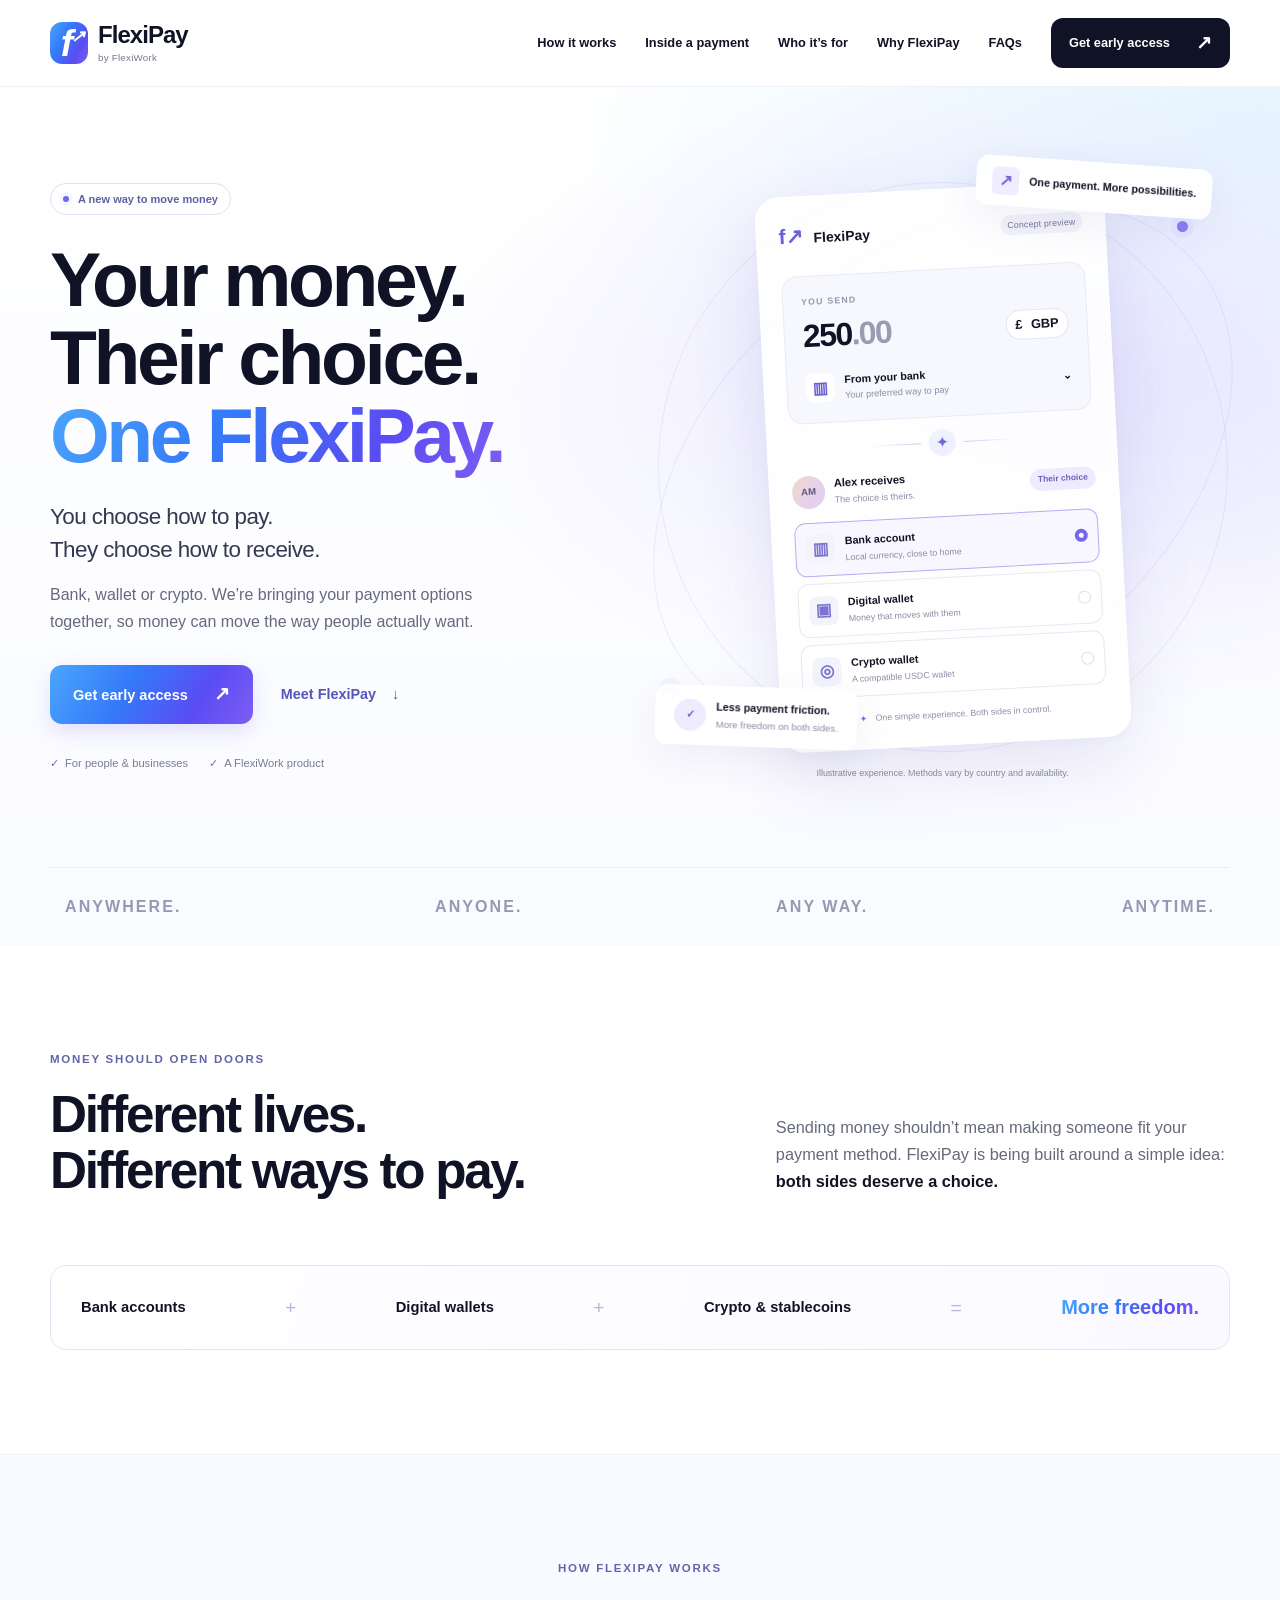
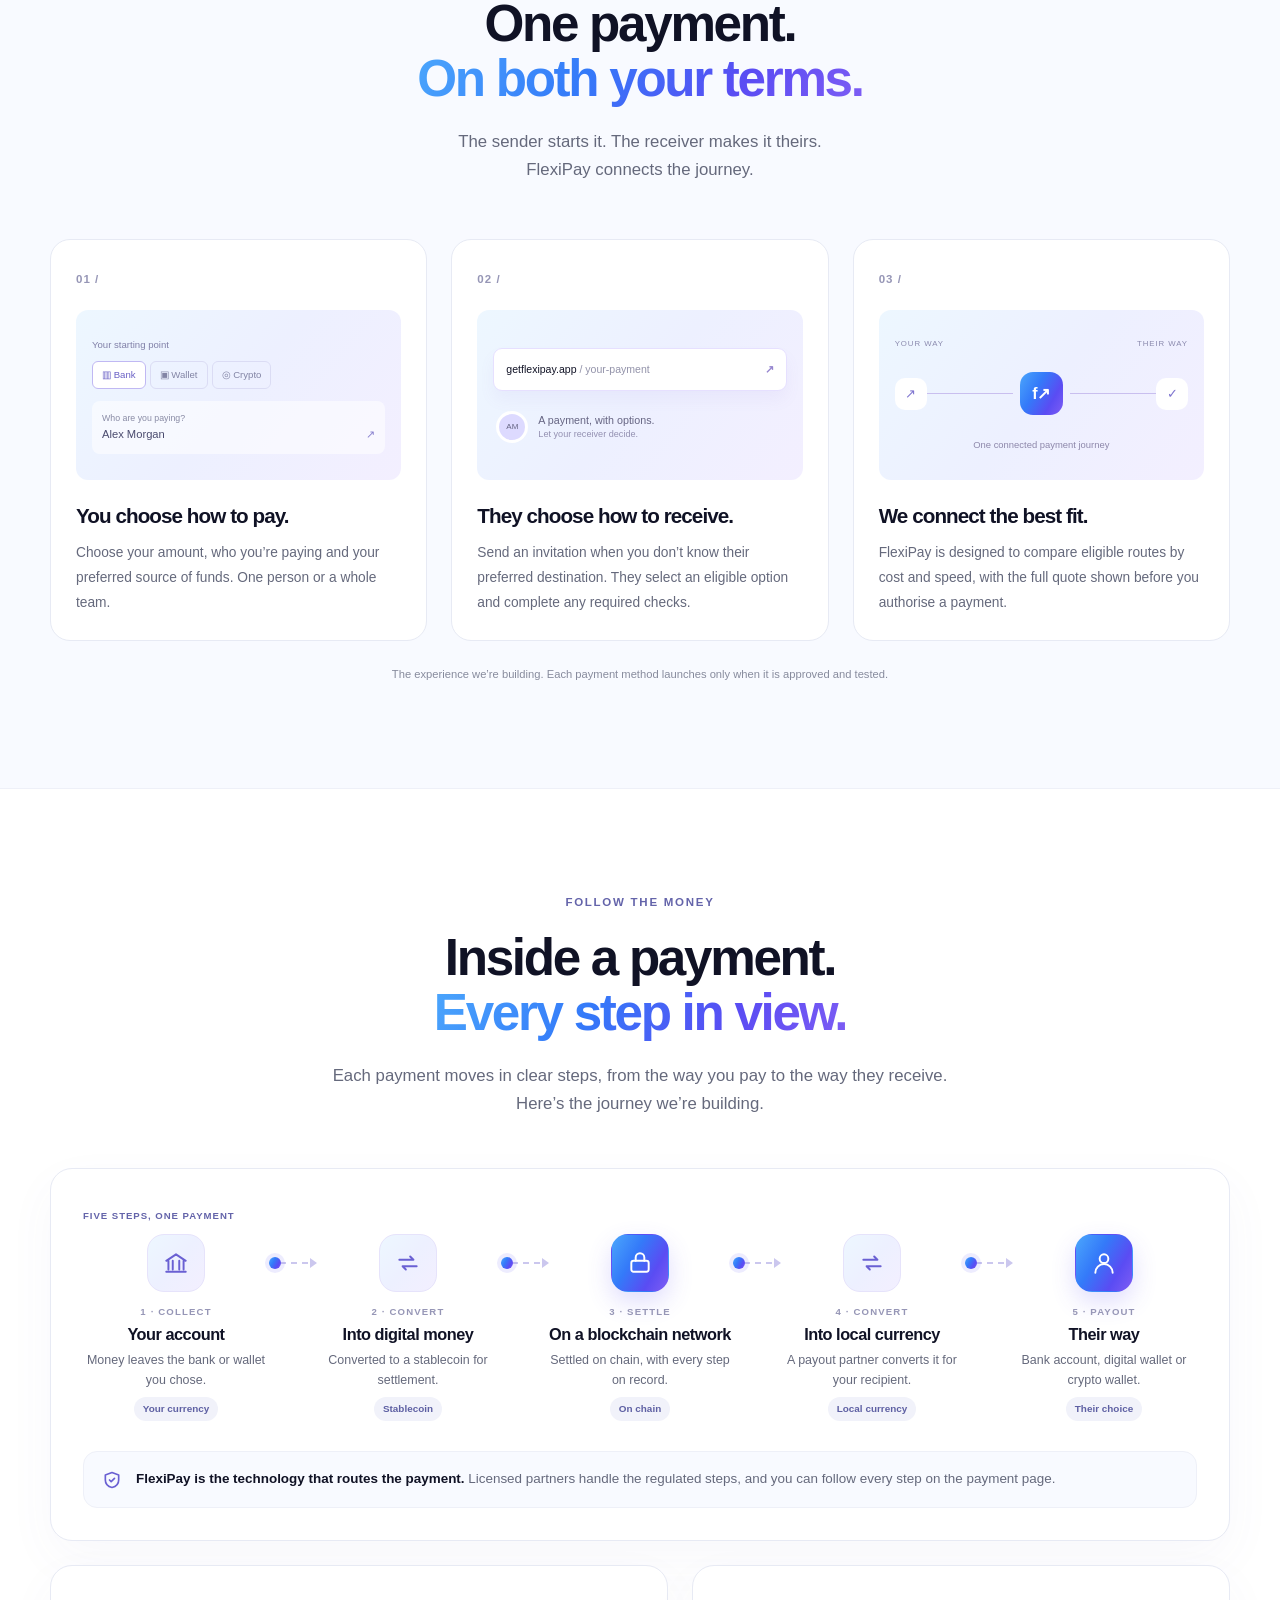
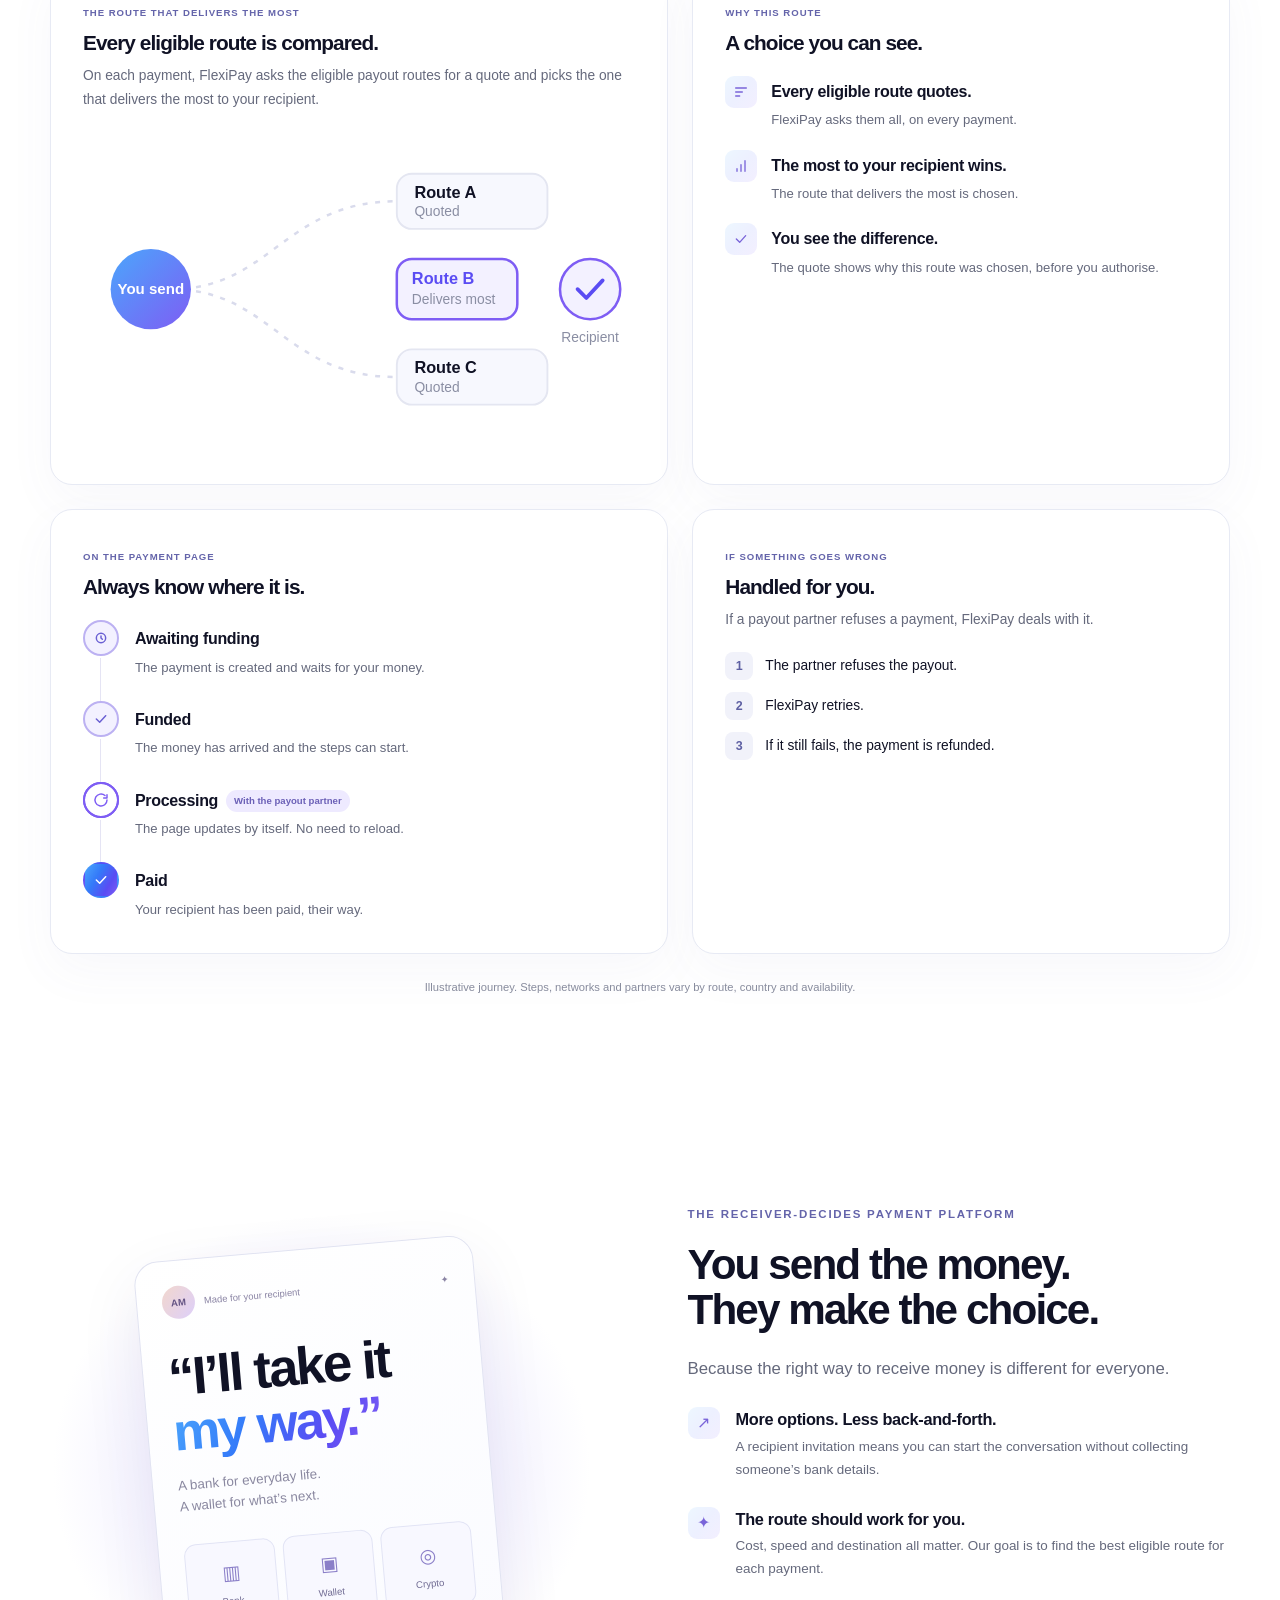
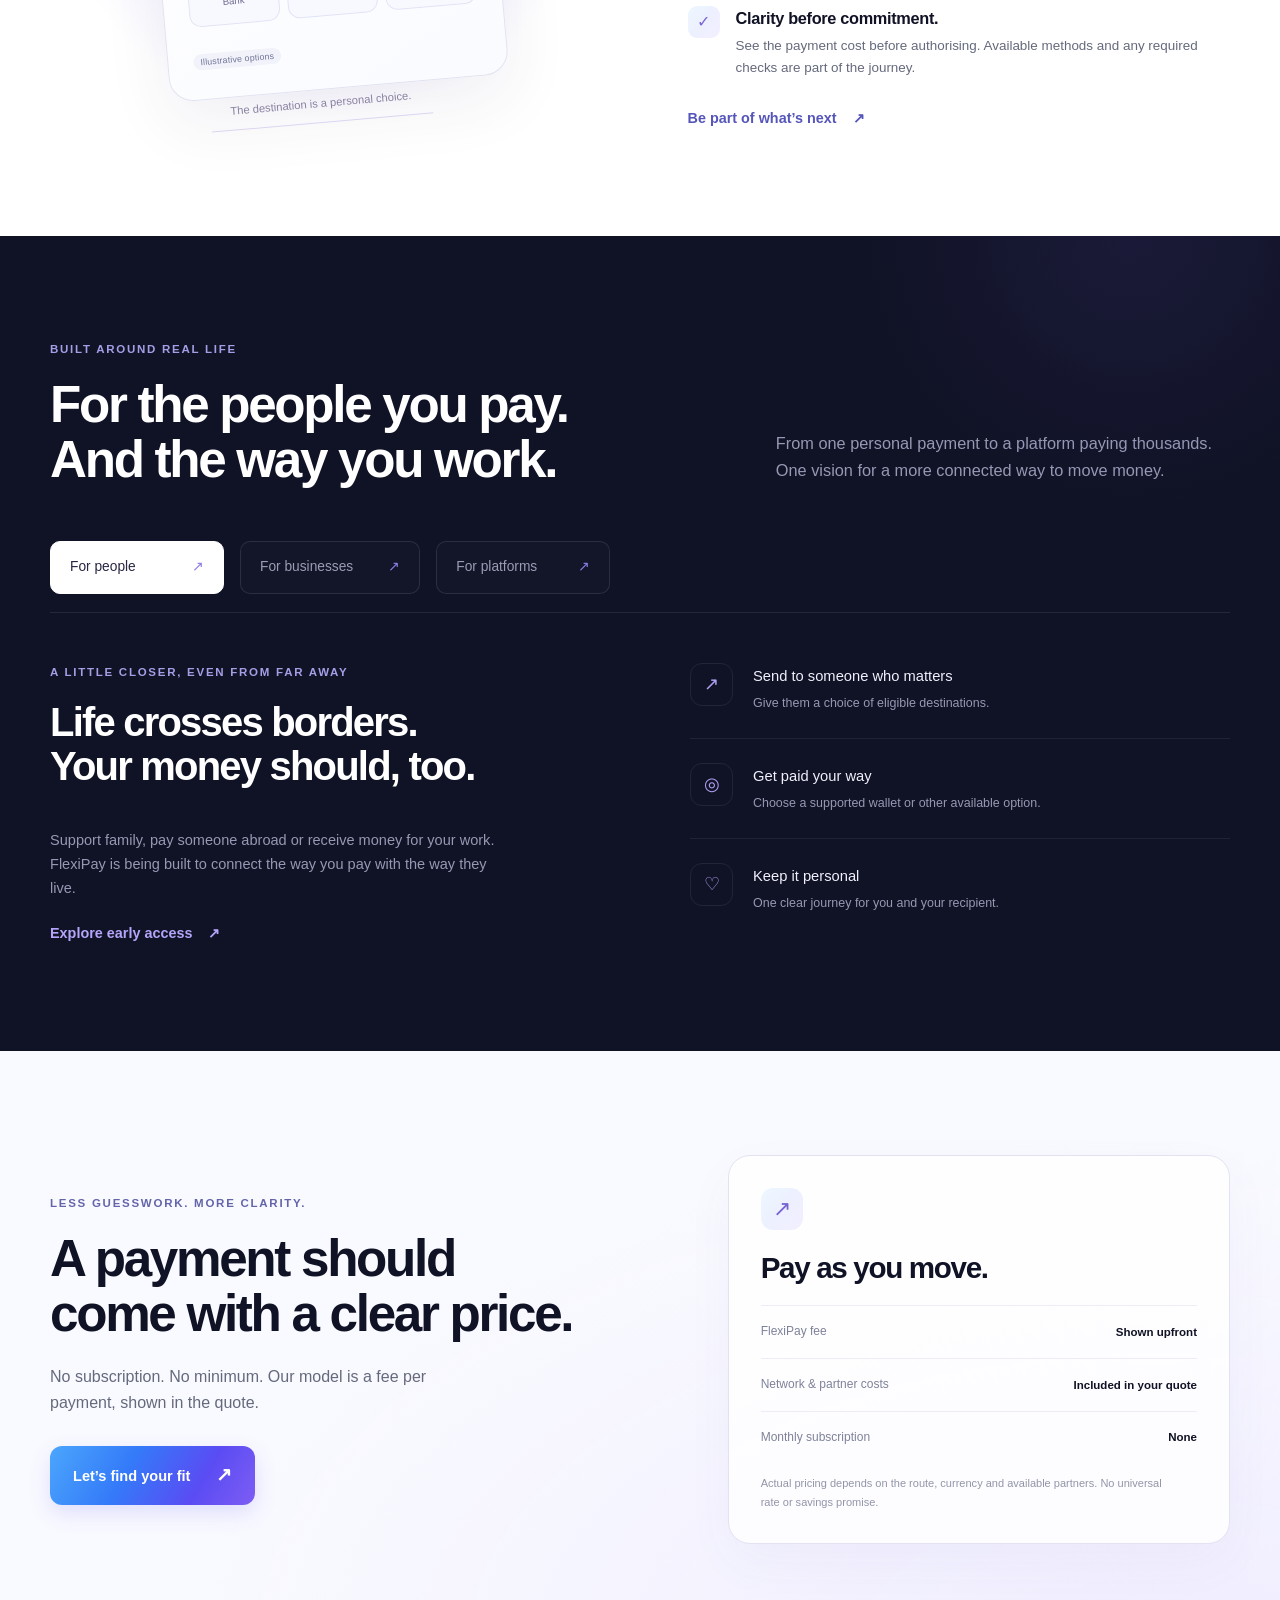
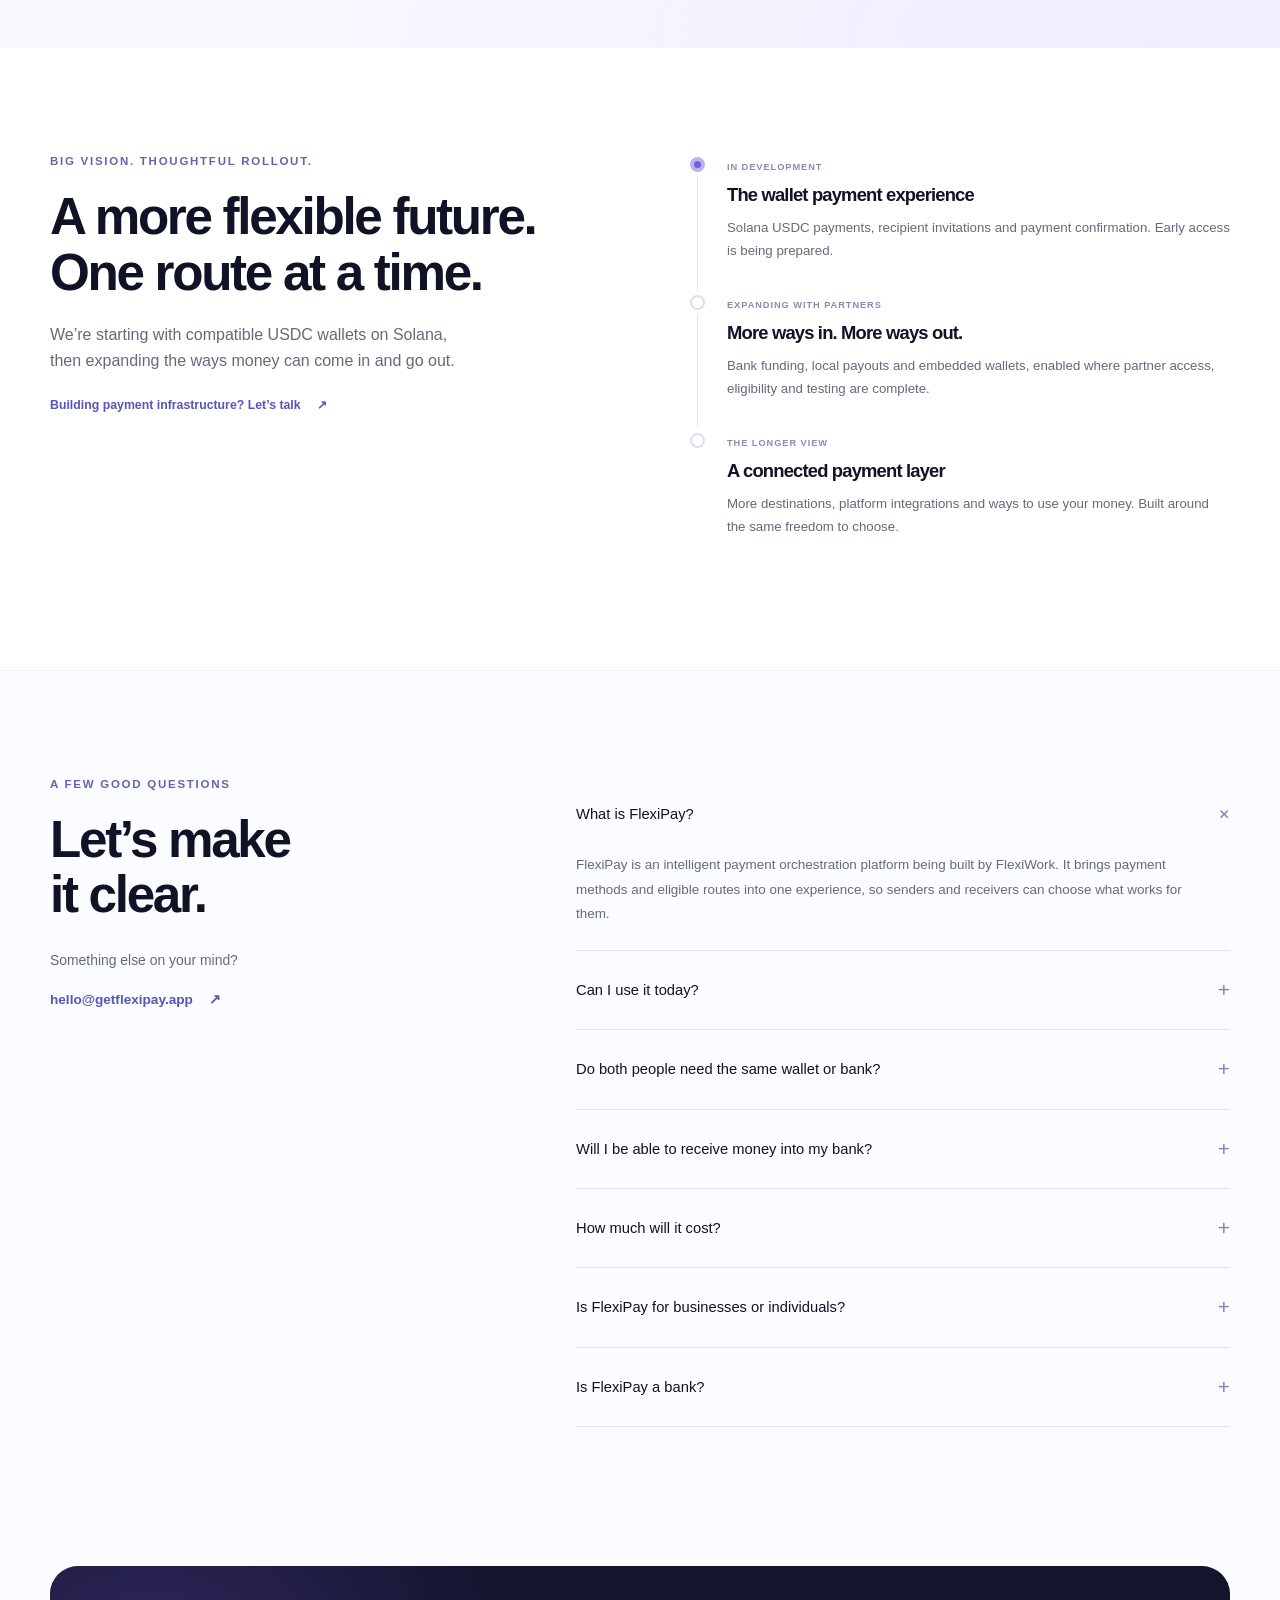
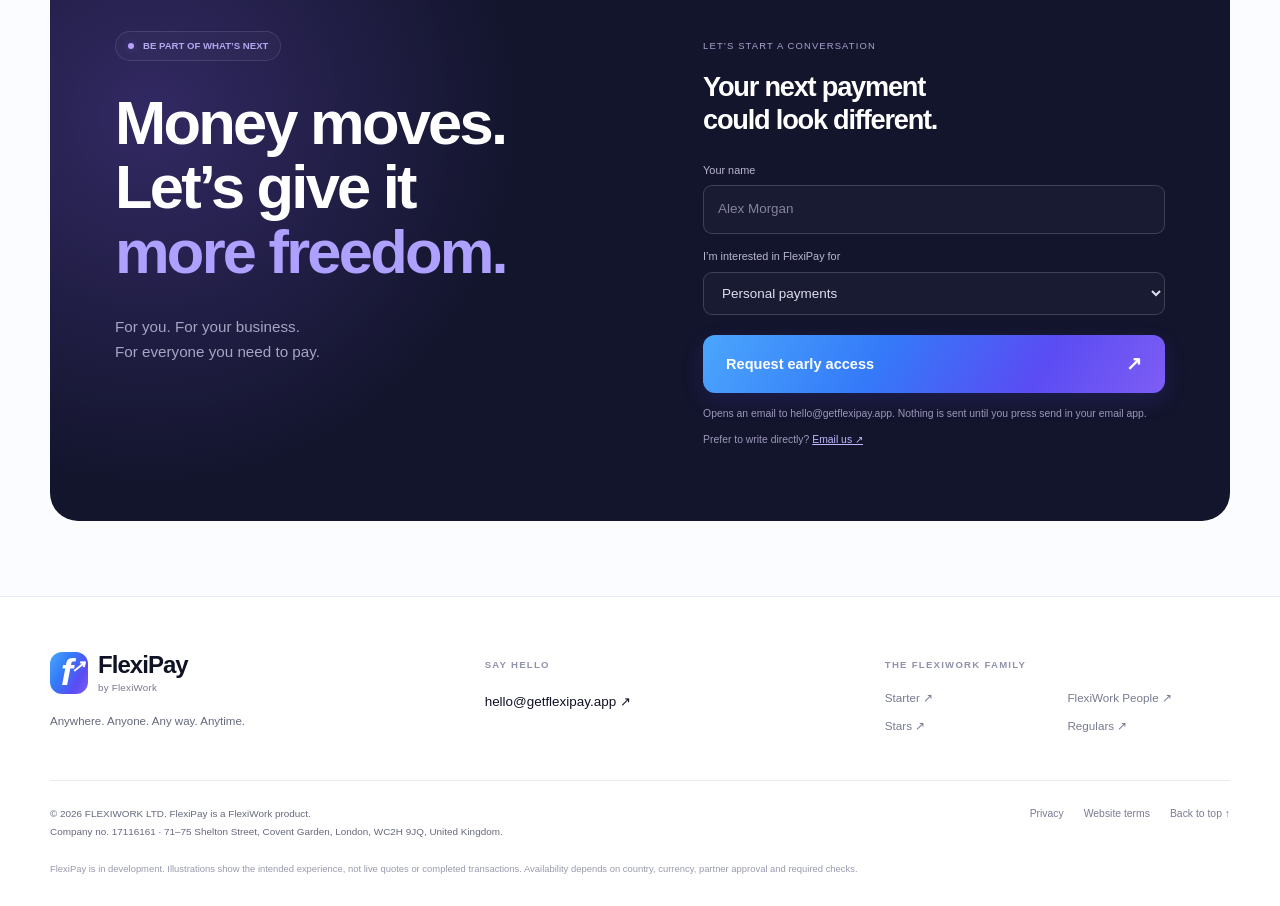
==== commit eb3ed502: "Add 'Inside a payment' section with payment flow diagrams Adapted from the FlexiPay Payment Flow art" ====
--- a/index.html
+++ b/index.html
@@ -1,13 +1,121 @@
 <!doctype html>
-<html lang="en"><head><meta charset="utf-8"><meta name="viewport" content="width=device-width,initial-scale=1"><title>FlexiPay — Your money. Their choice.</title><meta name="description" content="You choose how to pay. They choose how to receive. Meet FlexiPay, the intelligent payment platform for people, businesses and platforms. Request early access."><link rel="canonical" href="https://getflexipay.app/"><meta name="theme-color" content="#101225"><meta property="og:type" content="website"><meta property="og:title" content="FlexiPay — Your money. Their choice."><meta property="og:description" content="Anywhere. Anyone. Any way. Anytime. A more flexible future for payments, by FlexiWork."><meta property="og:url" content="https://getflexipay.app/"><meta property="og:image" content="https://getflexipay.app/assets/social.png"><meta name="twitter:card" content="summary_large_image"><link rel="icon" href="assets/favicon.svg" type="image/svg+xml"><link rel="stylesheet" href="assets/styles.css"><script defer src="assets/app.js"></script></head>
+<html lang="en"><head><meta charset="utf-8"><meta name="viewport" content="width=device-width,initial-scale=1"><title>FlexiPay — Your money. Their choice.</title><meta name="description" content="You choose how to pay. They choose how to receive. Meet FlexiPay, the intelligent payment platform for people, businesses and platforms. Request early access."><link rel="canonical" href="https://getflexipay.app/"><meta name="theme-color" content="#101225"><meta property="og:type" content="website"><meta property="og:title" content="FlexiPay — Your money. Their choice."><meta property="og:description" content="Anywhere. Anyone. Any way. Anytime. A more flexible future for payments, by FlexiWork."><meta property="og:url" content="https://getflexipay.app/"><meta property="og:image" content="https://getflexipay.app/assets/social.png"><meta name="twitter:card" content="summary_large_image"><link rel="icon" href="assets/favicon.svg" type="image/svg+xml"><link rel="stylesheet" href="assets/styles.css">
+<link rel="stylesheet" href="assets/diagrams.css"><script defer src="assets/app.js"></script></head>
 <body><a class="skip" href="#main">Skip to content</a>
-<header class="header"><div class="shell nav"><a class="brand" href="./" aria-label="FlexiPay home"><img class="customer-logo" src="logo.png" alt="" hidden><span class="brand-symbol" aria-hidden="true">f<span>↗</span></span><span>FlexiPay<small>by FlexiWork</small></span></a><button class="menu" aria-label="Open navigation" aria-controls="navigation" aria-expanded="false"><span></span><span></span></button><nav id="navigation" aria-label="Main navigation"><a href="#how-it-works">How it works</a><a href="#possibilities">Who it’s for</a><a href="#why-flexipay">Why FlexiPay</a><a href="#faq">FAQs</a><a class="btn btn-dark small" href="#early-access">Get early access <span>↗</span></a></nav></div></header>
+<header class="header"><div class="shell nav"><a class="brand" href="./" aria-label="FlexiPay home"><img class="customer-logo" src="logo.png" alt="" hidden><span class="brand-symbol" aria-hidden="true">f<span>↗</span></span><span>FlexiPay<small>by FlexiWork</small></span></a><button class="menu" aria-label="Open navigation" aria-controls="navigation" aria-expanded="false"><span></span><span></span></button><nav id="navigation" aria-label="Main navigation"><a href="#how-it-works">How it works</a><a href="#inside-a-payment">Inside a payment</a><a href="#possibilities">Who it’s for</a><a href="#why-flexipay">Why FlexiPay</a><a href="#faq">FAQs</a><a class="btn btn-dark small" href="#early-access">Get early access <span>↗</span></a></nav></div></header>
 <main id="main">
 <section class="hero"><div class="hero-grid shell"><div class="hero-copy"><div class="eyebrow"><span class="dot"></span> A new way to move money</div><h1>Your money.<br>Their choice.<br><span class="gradient">One FlexiPay.</span></h1><p class="lead">You choose how to pay.<br>They choose how to receive.</p><p class="hero-description">Bank, wallet or crypto. We’re bringing your payment options together, so money can move the way people actually want.</p><div class="actions"><a href="#early-access" class="btn btn-primary">Get early access <span>↗</span></a><a class="text-link" href="#how-it-works">Meet FlexiPay <span>↓</span></a></div><div class="hero-proof"><span>For people & businesses</span><span>A FlexiWork product</span></div></div>
 <div class="hero-art" aria-label="Illustration of FlexiPay connecting a sender to their recipient’s preferred payment method"><div class="orbit orbit-one"></div><div class="orbit orbit-two"></div><span class="orbit-dot od-one"></span><span class="orbit-dot od-two"></span><div class="floating-label label-top"><span class="tiny-icon">↗</span> One payment. More possibilities.</div><div class="payment-window"><div class="window-header"><div class="mini-brand">f↗ <span>FlexiPay</span></div><span class="preview-tag">Concept preview</span></div><div class="pay-block"><div class="field-label">YOU SEND</div><div class="amount-row"><span>250<span class="decimal">.00</span></span><span class="currency">£ <span>GBP</span></span></div><div class="source"><span class="square-icon">▥</span><div>From your bank<small>Your preferred way to pay</small></div><span class="chevron">⌄</span></div></div><div class="route-line"><span></span><div class="route-badge">✦</div><span></span></div><div class="receiver-head"><div class="avatar">AM</div><div>Alex receives<small>The choice is theirs.</small></div><span class="choice-tag">Their choice</span></div><div class="method active"><span class="method-icon">▥</span><span>Bank account<small>Local currency, close to home</small></span><i></i></div><div class="method"><span class="method-icon">▣</span><span>Digital wallet<small>Money that moves with them</small></span><i></i></div><div class="method"><span class="method-icon">◎</span><span>Crypto wallet<small>A compatible USDC wallet</small></span><i></i></div><div class="window-bottom"><span>✦</span> One simple experience. Both sides in control.</div></div><div class="floating-label label-bottom"><span class="check-icon">✓</span><div>Less payment friction.<small>More freedom on both sides.</small></div></div><p class="art-caption">Illustrative experience. Methods vary by country and availability.</p></div></div>
 <div class="shell manifesto"><span>ANYWHERE.</span><span>ANYONE.</span><span>ANY WAY.</span><span>ANYTIME.</span></div></section>
 <section class="intro section"><div class="shell"><div class="section-intro"><div><span class="kicker">MONEY SHOULD OPEN DOORS</span><h2>Different lives.<br>Different ways to pay.</h2></div><p>Sending money shouldn’t mean making someone fit your payment method. FlexiPay is being built around a simple idea: <strong>both sides deserve a choice.</strong></p></div><div class="rail-strip"><span>Bank accounts</span><span class="plus">+</span><span>Digital wallets</span><span class="plus">+</span><span>Crypto & stablecoins</span><span class="equals">=</span><span class="rail-result gradient">More freedom.</span></div></div></section>
 <section class="how section" id="how-it-works"><div class="shell"><div class="center section-heading"><span class="kicker">HOW FLEXIPAY WORKS</span><h2>One payment.<br><span class="gradient">On both your terms.</span></h2><p>The sender starts it. The receiver makes it theirs.<br>FlexiPay connects the journey.</p></div><div class="steps"><article><span class="step-number">01 /</span><div class="step-illustration send-illustration"><span class="mini-label">Your starting point</span><div class="mini-options"><span class="selected">▥ Bank</span><span>▣ Wallet</span><span>◎ Crypto</span></div><div class="mini-input"><span>Who are you paying?</span><strong>Alex Morgan <span>↗</span></strong></div></div><h3>You choose how to pay.</h3><p>Choose your amount, who you’re paying and your preferred source of funds. One person or a whole team.</p></article><article><span class="step-number">02 /</span><div class="step-illustration link-illustration"><div class="link-pill">getflexipay.app <span>/ your-payment</span><b>↗</b></div><div class="avatar-stack"><span>AM</span><div>A payment, with options.<small>Let your receiver decide.</small></div></div></div><h3>They choose how to receive.</h3><p>Send an invitation when you don’t know their preferred destination. They select an eligible option and complete any required checks.</p></article><article><span class="step-number">03 /</span><div class="step-illustration route-illustration"><div><span>YOUR WAY</span><span>THEIR WAY</span></div><div class="route-art"><i>↗</i><span></span><b>f↗</b><span></span><i>✓</i></div><small>One connected payment journey</small></div><h3>We connect the best fit.</h3><p>FlexiPay is designed to compare eligible routes by cost and speed, with the full quote shown before you authorise a payment.</p></article></div><p class="section-note">The experience we’re building. Each payment method launches only when it is approved and tested.</p></div></section>
+<section class="money section" id="inside-a-payment">
+<div class="shell">
+<div class="center section-heading">
+<span class="kicker">FOLLOW THE MONEY</span>
+<h2>Inside a payment.<br><span class="gradient">Every step in view.</span></h2>
+<p>Each payment moves in clear steps, from the way you pay to the way they receive.<br>Here’s the journey we’re building.</p>
+</div>
+
+<div class="dg-card">
+<span class="dg-tag">FIVE STEPS, ONE PAYMENT</span>
+<ol class="legs" aria-label="The five steps of a FlexiPay payment">
+<li class="leg">
+<span class="leg-ico" aria-hidden="true"><svg viewBox="0 0 24 24"><path d="M3 10l9-6 9 6M5 10v8M19 10v8M9 10v8M15 10v8M3 20h18"/></svg></span>
+<div class="leg-txt"><span class="leg-step">1 · COLLECT</span><h4>Your account</h4><p>Money leaves the bank or wallet you chose.</p><span class="leg-pill">Your currency</span></div>
+</li>
+<li class="leg-link" aria-hidden="true"><span class="coin"></span></li>
+<li class="leg">
+<span class="leg-ico" aria-hidden="true"><svg viewBox="0 0 24 24"><path d="M4 9h13l-3-3M20 15H7l3 3"/></svg></span>
+<div class="leg-txt"><span class="leg-step">2 · CONVERT</span><h4>Into digital money</h4><p>Converted to a stablecoin for settlement.</p><span class="leg-pill">Stablecoin</span></div>
+</li>
+<li class="leg-link" aria-hidden="true"><span class="coin"></span></li>
+<li class="leg key">
+<span class="leg-ico" aria-hidden="true"><svg viewBox="0 0 24 24"><rect x="4" y="10" width="16" height="10" rx="2"/><path d="M8 10V7a4 4 0 0 1 8 0v3"/></svg></span>
+<div class="leg-txt"><span class="leg-step">3 · SETTLE</span><h4>On a blockchain network</h4><p>Settled on chain, with every step on record.</p><span class="leg-pill">On chain</span></div>
+</li>
+<li class="leg-link" aria-hidden="true"><span class="coin"></span></li>
+<li class="leg">
+<span class="leg-ico" aria-hidden="true"><svg viewBox="0 0 24 24"><path d="M4 9h13l-3-3M20 15H7l3 3"/></svg></span>
+<div class="leg-txt"><span class="leg-step">4 · CONVERT</span><h4>Into local currency</h4><p>A payout partner converts it for your recipient.</p><span class="leg-pill">Local currency</span></div>
+</li>
+<li class="leg-link" aria-hidden="true"><span class="coin"></span></li>
+<li class="leg key">
+<span class="leg-ico" aria-hidden="true"><svg viewBox="0 0 24 24"><circle cx="12" cy="8" r="4"/><path d="M4 21a8 8 0 0 1 16 0"/></svg></span>
+<div class="leg-txt"><span class="leg-step">5 · PAYOUT</span><h4>Their way</h4><p>Bank account, digital wallet or crypto wallet.</p><span class="leg-pill">Their choice</span></div>
+</li>
+</ol>
+<div class="dg-callout">
+<svg viewBox="0 0 24 24" aria-hidden="true"><path d="M12 3l8 3v6c0 5-3.5 8-8 9-4.5-1-8-4-8-9V6z"/><path d="M9 12l2 2 4-4"/></svg>
+<span><strong>FlexiPay is the technology that routes the payment.</strong> Licensed partners handle the regulated steps, and you can follow every step on the payment page.</span>
+</div>
+</div>
+
+<div class="dg-two">
+<div class="dg-card">
+<span class="dg-tag">THE ROUTE THAT DELIVERS THE MOST</span>
+<h3>Every eligible route is compared.</h3>
+<p>On each payment, FlexiPay asks the eligible payout routes for a quote and picks the one that delivers the most to your recipient.</p>
+<svg class="routes" viewBox="0 0 440 260" role="img" aria-labelledby="routesTitle">
+<title id="routesTitle">FlexiPay compares quotes from eligible routes and sends the payment on the route that delivers the most to the recipient.</title>
+<defs><linearGradient id="routeGradient" x1="0" x2="1" y1="0" y2="0"><stop offset="0" stop-color="#4ba6fc"/><stop offset=".5" stop-color="#5a4cf3"/><stop offset="1" stop-color="#7e5df4"/></linearGradient><linearGradient id="sendGradient" x1="0" x2="1" y1="0" y2="1"><stop offset="0" stop-color="#4ba6fc"/><stop offset="1" stop-color="#7e5df4"/></linearGradient></defs>
+<path class="r-faint" d="M70 130 C150 130 160 60 250 60"/>
+<path class="r-faint" d="M70 130 C150 130 160 200 250 200"/>
+<path class="r-best" d="M70 130 L250 130"/>
+<path class="r-best" d="M346 130 L380 130"/>
+<circle cx="54" cy="130" r="32" fill="url(#sendGradient)"/>
+<text class="r-on" x="54" y="134" text-anchor="middle">You send</text>
+<rect class="r-node" x="250" y="38" width="120" height="44" rx="12"/>
+<text class="r-txt" x="264" y="57">Route A</text>
+<text class="r-sub" x="264" y="72">Quoted</text>
+<rect class="r-node r-node-best" x="250" y="106" width="96" height="48" rx="12"/>
+<text class="r-best-txt" x="262" y="126">Route B</text>
+<text class="r-sub" x="262" y="142">Delivers most</text>
+<rect class="r-node" x="250" y="178" width="120" height="44" rx="12"/>
+<text class="r-txt" x="264" y="197">Route C</text>
+<text class="r-sub" x="264" y="212">Quoted</text>
+<circle cx="404" cy="130" r="24" class="r-node-best"/>
+<path d="M394 130l7 7 13-14" fill="none" stroke="#5a4cf3" stroke-width="3" stroke-linecap="round" stroke-linejoin="round"/>
+<text class="r-sub" x="404" y="172" text-anchor="middle">Recipient</text>
+</svg>
+</div>
+<div class="dg-card">
+<span class="dg-tag">WHY THIS ROUTE</span>
+<h3>A choice you can see.</h3>
+<div class="why-steps">
+<div class="why-step"><span aria-hidden="true"><svg viewBox="0 0 24 24"><path d="M4 6h16M4 12h10M4 18h6"/></svg></span><div><h4>Every eligible route quotes.</h4><p>FlexiPay asks them all, on every payment.</p></div></div>
+<div class="why-step"><span aria-hidden="true"><svg viewBox="0 0 24 24"><path d="M12 20V10M18 20V4M6 20v-4"/></svg></span><div><h4>The most to your recipient wins.</h4><p>The route that delivers the most is chosen.</p></div></div>
+<div class="why-step"><span aria-hidden="true"><svg viewBox="0 0 24 24"><path d="M5 12l5 5 9-10"/></svg></span><div><h4>You see the difference.</h4><p>The quote shows why this route was chosen, before you authorise.</p></div></div>
+</div>
+</div>
+</div>
+
+<div class="dg-two">
+<div class="dg-card">
+<span class="dg-tag">ON THE PAYMENT PAGE</span>
+<h3>Always know where it is.</h3>
+<ol class="status-list">
+<li class="st-item done"><span class="st-mk" aria-hidden="true"><svg viewBox="0 0 24 24"><circle cx="12" cy="12" r="7"/><path d="M12 9v3l2 2"/></svg></span><div><h4>Awaiting funding</h4><p>The payment is created and waits for your money.</p></div></li>
+<li class="st-item done"><span class="st-mk" aria-hidden="true"><svg viewBox="0 0 24 24"><path d="M5 12l5 5 9-10"/></svg></span><div><h4>Funded</h4><p>The money has arrived and the steps can start.</p></div></li>
+<li class="st-item live"><span class="st-mk" aria-hidden="true"><svg viewBox="0 0 24 24"><path d="M21 12a9 9 0 1 1-3-6.7M21 4v5h-5"/></svg></span><div><h4>Processing <span class="st-chip">With the payout partner</span></h4><p>The page updates by itself. No need to reload.</p></div></li>
+<li class="st-item paid"><span class="st-mk" aria-hidden="true"><svg viewBox="0 0 24 24"><path d="M5 12l5 5 9-10"/></svg></span><div><h4>Paid</h4><p>Your recipient has been paid, their way.</p></div></li>
+</ol>
+</div>
+<div class="dg-card">
+<span class="dg-tag">IF SOMETHING GOES WRONG</span>
+<h3>Handled for you.</h3>
+<p>If a payout partner refuses a payment, FlexiPay deals with it.</p>
+<div class="fail-steps">
+<div><b>1</b>The partner refuses the payout.</div>
+<div><b>2</b>FlexiPay retries.</div>
+<div><b>3</b>If it still fails, the payment is refunded.</div>
+</div>
+</div>
+</div>
+
+<p class="section-note">Illustrative journey. Steps, networks and partners vary by route, country and availability.</p>
+</div>
+</section>
 <section class="choice section" id="why-flexipay"><div class="shell choice-grid"><div class="choice-visual"><div class="choice-glow"></div><div class="choice-card"><div class="choice-card-top"><span class="avatar">AM</span><span>Made for your recipient</span><span>✦</span></div><h3>“I’ll take it<br><span class="gradient">my way.”</span></h3><p>A bank for everyday life.<br>A wallet for what’s next.</p><div class="choice-tiles"><div><span>▥</span>Bank</div><div><span>▣</span>Wallet</div><div><span>◎</span>Crypto</div></div><span class="preview-tag">Illustrative options</span></div><div class="choice-caption">The destination is a personal choice.</div></div><div class="choice-copy"><span class="kicker">THE RECEIVER-DECIDES PAYMENT PLATFORM</span><h2>You send the money.<br>They make the choice.</h2><p class="section-lead">Because the right way to receive money is different for everyone.</p><div class="benefit"><span>↗</span><div><h3>More options. Less back-and-forth.</h3><p>A recipient invitation means you can start the conversation without collecting someone’s bank details.</p></div></div><div class="benefit"><span>✦</span><div><h3>The route should work for you.</h3><p>Cost, speed and destination all matter. Our goal is to find the best eligible route for each payment.</p></div></div><div class="benefit"><span>✓</span><div><h3>Clarity before commitment.</h3><p>See the payment cost before authorising. Available methods and any required checks are part of the journey.</p></div></div><a class="text-link" href="#early-access">Be part of what’s next <span>↗</span></a></div></div></section>
 <section class="possibilities section" id="possibilities"><div class="shell"><div class="section-intro"><div><span class="kicker">BUILT AROUND REAL LIFE</span><h2>For the people you pay.<br>And the way you work.</h2></div><p>From one personal payment to a platform paying thousands. One vision for a more connected way to move money.</p></div><div class="audience-tabs" role="tablist" aria-label="Explore FlexiPay uses"><button id="tab-people" role="tab" aria-selected="true" aria-controls="panel-people" tabindex="0">For people <span>↗</span></button><button id="tab-business" role="tab" aria-selected="false" aria-controls="panel-business" tabindex="-1">For businesses <span>↗</span></button><button id="tab-platform" role="tab" aria-selected="false" aria-controls="panel-platform" tabindex="-1">For platforms <span>↗</span></button></div><div class="audience-panel" id="panel-people" role="tabpanel" aria-labelledby="tab-people"><div><span class="kicker">A LITTLE CLOSER, EVEN FROM FAR AWAY</span><h3>Life crosses borders.<br>Your money should, too.</h3><p>Support family, pay someone abroad or receive money for your work. FlexiPay is being built to connect the way you pay with the way they live.</p><a class="text-link" href="#early-access">Explore early access <span>↗</span></a></div><div class="use-cases"><div><span>↗</span><div><strong>Send to someone who matters</strong><p>Give them a choice of eligible destinations.</p></div></div><div><span>◎</span><div><strong>Get paid your way</strong><p>Choose a supported wallet or other available option.</p></div></div><div><span>♡</span><div><strong>Keep it personal</strong><p>One clear journey for you and your recipient.</p></div></div></div></div><div class="audience-panel" id="panel-business" role="tabpanel" aria-labelledby="tab-business" hidden><div><span class="kicker">YOUR BUSINESS. FEWER BOUNDARIES.</span><h3>Pay the people<br>behind your business.</h3><p>Suppliers, freelancers, contractors and teams don’t all use the same payment methods. Our vision is one dashboard that brings those payments together.</p><a class="text-link" href="mailto:hello@getflexipay.app?subject=FlexiPay%20business%20enquiry">Talk about your business <span>↗</span></a></div><div class="use-cases"><div><span>▤</span><div><strong>Freelancers & contractors</strong><p>Let people choose how they receive their earnings.</p></div></div><div><span>▥</span><div><strong>Suppliers & trading partners</strong><p>Connect domestic and cross-border payment needs.</p></div></div><div><span>↗</span><div><strong>One payment or a batch</strong><p>A shared view of the payments your business makes.</p></div></div></div></div><div class="audience-panel" id="panel-platform" role="tabpanel" aria-labelledby="tab-platform" hidden><div><span class="kicker">YOUR PRODUCT. THEIR PAYMENT PREFERENCE.</span><h3>One connection.<br>More ways to pay out.</h3><p>We’re building a unified payment layer for marketplaces, workforce platforms and products that pay people. Bring the recipient’s choice into your own experience.</p><a class="text-link" href="mailto:hello@getflexipay.app?subject=FlexiPay%20platform%20partnership">Explore a partnership <span>↗</span></a></div><div class="use-cases"><div><span>⌘</span><div><strong>A unified API</strong><p>One integration vision for multiple payment routes.</p></div></div><div><span>▦</span><div><strong>Marketplaces & gig platforms</strong><p>Pay sellers, creators and workers in their preferred way.</p></div></div><div><span>✦</span><div><strong>Routing behind the scenes</strong><p>Eligible options connected through one experience.</p></div></div></div></div></div></section>
 <section class="pricing section"><div class="shell pricing-grid"><div><span class="kicker">LESS GUESSWORK. MORE CLARITY.</span><h2>A payment should<br>come with a clear price.</h2><p>No subscription. No minimum. Our model is a fee per payment, shown in the quote.</p><a class="btn btn-primary" href="#early-access">Let’s find your fit <span>↗</span></a></div><div class="pricing-card"><div class="price-icon">↗</div><h3>Pay as you move.</h3><div class="price-line"><span>FlexiPay fee</span><strong>Shown upfront</strong></div><div class="price-line"><span>Network & partner costs</span><strong>Included in your quote</strong></div><div class="price-line"><span>Monthly subscription</span><strong>None</strong></div><p>Actual pricing depends on the route, currency and available partners. No universal rate or savings promise.</p></div></div></section>
--- a/assets/diagrams.css
+++ b/assets/diagrams.css
@@ -0,0 +1,94 @@
+/* "Inside a payment" section: diagrams adapted from the FlexiPay Payment Flow artifact.
+   Uses the landing's tokens (--ink, --muted, --line, --gradient, --soft, --display). */
+
+.money{background:#fff}
+.money .section-heading{margin-bottom:50px}
+
+/* Shared card */
+.dg-card{background:#fff;border:1px solid #e7eaf4;border-radius:22px;padding:32px;box-shadow:0 18px 50px #5b54a40b}
+.dg-card h3{font-size:1.3rem;margin-bottom:8px}
+.dg-card>p{font-size:.86rem;line-height:1.75}
+.dg-tag{display:inline-block;font-size:.6rem;font-weight:700;letter-spacing:.1em;color:#6464aa;margin-bottom:10px}
+
+/* 1. The five legs of a payment */
+.legs{display:flex;align-items:flex-start;list-style:none;margin:0;padding:0}
+.leg{flex:1 1 0;min-width:0;display:flex;flex-direction:column;align-items:center;text-align:center;gap:12px}
+.leg-ico{width:58px;height:58px;border-radius:17px;display:grid;place-items:center;background:var(--soft);color:#6a60d3;flex:none;border:1px solid #e6e3fb}
+.leg-ico svg{width:26px;height:26px;stroke:currentColor;fill:none;stroke-width:1.8;stroke-linecap:round;stroke-linejoin:round}
+.leg.key .leg-ico{background:var(--gradient);color:#fff;border-color:transparent;box-shadow:0 10px 24px #5a4cf330}
+.leg-txt{display:flex;flex-direction:column;align-items:center;gap:6px}
+.leg-step{font-size:.6rem;font-weight:700;letter-spacing:.12em;color:#9696b6}
+.leg h4{font-family:var(--display);font-size:1.02rem;letter-spacing:-.03em;line-height:1.2;margin:0;color:var(--ink)}
+.leg p{font-size:.78rem;line-height:1.6;margin:0}
+.leg-pill{display:inline-block;font-size:.62rem;font-weight:700;padding:4px 9px;border-radius:20px;background:#f1f2fa;color:#5e60a3}
+.leg-link{flex:0 0 46px;height:2px;margin-top:28px;position:relative;background:repeating-linear-gradient(90deg,#cbc7ee 0 6px,transparent 6px 11px)}
+.leg-link:after{content:"";position:absolute;right:-2px;top:-4px;border:5px solid transparent;border-left:7px solid #cbc7ee;border-right:0}
+.coin{position:absolute;top:-5px;left:0;width:12px;height:12px;border-radius:50%;background:var(--gradient);box-shadow:0 0 0 4px #6d67f21f;animation:coin-x 2.4s ease-in-out infinite}
+.leg-link:nth-of-type(4) .coin{animation-delay:.3s}
+.leg-link:nth-of-type(6) .coin{animation-delay:.6s}
+.leg-link:nth-of-type(8) .coin{animation-delay:.9s}
+@keyframes coin-x{0%{left:0;opacity:0}15%{opacity:1}85%{opacity:1}100%{left:calc(100% - 12px);opacity:0}}
+.dg-callout{margin-top:30px;display:flex;gap:14px;align-items:flex-start;padding:16px 18px;border-radius:14px;background:#f8faff;border:1px solid #eef0f8;font-size:.84rem;line-height:1.7;color:var(--muted)}
+.dg-callout strong{color:var(--ink)}
+.dg-callout svg{flex:none;width:20px;height:20px;stroke:#6a60d3;fill:none;stroke-width:2;stroke-linecap:round;stroke-linejoin:round;margin-top:2px}
+
+/* 2. Route comparison */
+.dg-two{display:grid;grid-template-columns:1.15fr 1fr;gap:24px;margin-top:24px}
+.dg-two>*{min-width:0}
+.routes{width:100%;height:auto;display:block;margin-top:14px}
+.r-faint{stroke:#d9dbec;stroke-width:2;fill:none;stroke-dasharray:4 6}
+.r-best{stroke:url(#routeGradient);stroke-width:3.5;fill:none;stroke-dasharray:10 8;animation:route-flow 1.6s linear infinite}
+@keyframes route-flow{to{stroke-dashoffset:-36}}
+.r-node{fill:#f7f8fe;stroke:#e4e6f1;stroke-width:1.5}
+.r-node-best{fill:#f3f1ff;stroke:#7e5df4;stroke-width:2}
+.r-txt{fill:var(--ink);font:600 13px var(--body)}
+.r-sub{fill:#8a8ea3;font:500 11px var(--body)}
+.r-best-txt{fill:#5a4cf3;font:700 13px var(--body)}
+.r-on{fill:#fff;font:700 12px var(--body)}
+.why-steps{display:flex;flex-direction:column;gap:18px;margin-top:20px}
+.why-step{display:flex;gap:14px;align-items:flex-start}
+.why-step>span{flex:none;display:grid;place-items:center;width:32px;height:32px;background:var(--soft);color:#7964d9;border-radius:9px}
+.why-step svg{width:16px;height:16px;stroke:currentColor;fill:none;stroke-width:2;stroke-linecap:round;stroke-linejoin:round}
+.why-step h4{font-family:var(--display);font-size:1rem;letter-spacing:-.02em;margin:3px 0 4px;color:var(--ink)}
+.why-step p{font-size:.82rem;line-height:1.7;margin:0}
+
+/* 3. Statuses */
+.status-list{list-style:none;margin:20px 0 0;padding:0}
+.st-item{position:relative;display:grid;grid-template-columns:36px 1fr;gap:16px;padding-bottom:22px}
+.st-item:last-child{padding-bottom:0}
+.st-item:before{content:"";position:absolute;left:17px;top:38px;bottom:0;width:1px;background:#e5e4f4}
+.st-item:last-child:before{display:none}
+.st-mk{position:relative;width:36px;height:36px;border-radius:50%;display:grid;place-items:center;background:#fff;border:2px solid #dedaf1;color:#9696b6}
+.st-mk svg{width:16px;height:16px;stroke:currentColor;fill:none;stroke-width:2.2;stroke-linecap:round;stroke-linejoin:round}
+.st-item.done .st-mk{background:#f3f1ff;border-color:#bcb1f2;color:#6a60d3}
+.st-item.live .st-mk{border-color:#7e5df4;color:#7e5df4}
+.st-item.live .st-mk:after{content:"";position:absolute;inset:-2px;border-radius:50%;border:2px solid #7e5df4;animation:st-pulse 1.8s ease-out infinite}
+.st-item.paid .st-mk{background:var(--gradient);border-color:transparent;color:#fff}
+@keyframes st-pulse{from{transform:scale(1);opacity:.7}to{transform:scale(1.6);opacity:0}}
+.st-item h4{font-family:var(--display);font-size:1rem;letter-spacing:-.02em;margin:6px 0 4px;color:var(--ink);display:flex;gap:8px;align-items:center;flex-wrap:wrap}
+.st-item p{font-size:.82rem;line-height:1.7;margin:0}
+.st-chip{font-family:var(--body);font-size:.6rem;font-weight:700;letter-spacing:0;padding:3px 8px;border-radius:20px;background:#eeeaff;color:#6b60b7}
+.fail-steps{display:flex;flex-direction:column;gap:12px;margin-top:20px}
+.fail-steps div{display:flex;gap:12px;align-items:center;font-size:.86rem;color:var(--ink)}
+.fail-steps b{flex:none;width:28px;height:28px;border-radius:8px;display:grid;place-items:center;font-size:.78rem;background:#f1f2fa;color:#5e60a3}
+
+@media(max-width:900px){
+  .dg-two{grid-template-columns:minmax(0,1fr)}
+}
+@media(max-width:800px){
+  .dg-card{padding:24px 20px}
+  .legs{flex-direction:column;align-items:stretch;flex-wrap:nowrap;row-gap:0}
+  .leg{flex-direction:row;align-items:flex-start;text-align:left;gap:16px}
+  .leg-txt{align-items:flex-start}
+  .leg-link{flex:0 0 30px;width:2px;height:30px;margin:6px 0 6px 28px;background:repeating-linear-gradient(180deg,#cbc7ee 0 6px,transparent 6px 11px)}
+  .leg-link:after{right:auto;top:auto;bottom:-3px;left:-4px;border:5px solid transparent;border-top:7px solid #cbc7ee;border-bottom:0}
+  .coin{left:-5px;top:0;animation-name:coin-y}
+  @keyframes coin-y{0%{top:0;opacity:0}15%{opacity:1}85%{opacity:1}100%{top:calc(100% - 12px);opacity:0}}
+}
+@media(prefers-reduced-motion:reduce){
+  .coin,.r-best,.st-item.live .st-mk:after{animation:none}
+  .coin{left:calc(50% - 6px)}
+}
+@media(prefers-reduced-motion:reduce) and (max-width:800px){
+  .coin{left:-5px;top:calc(50% - 6px)}
+}
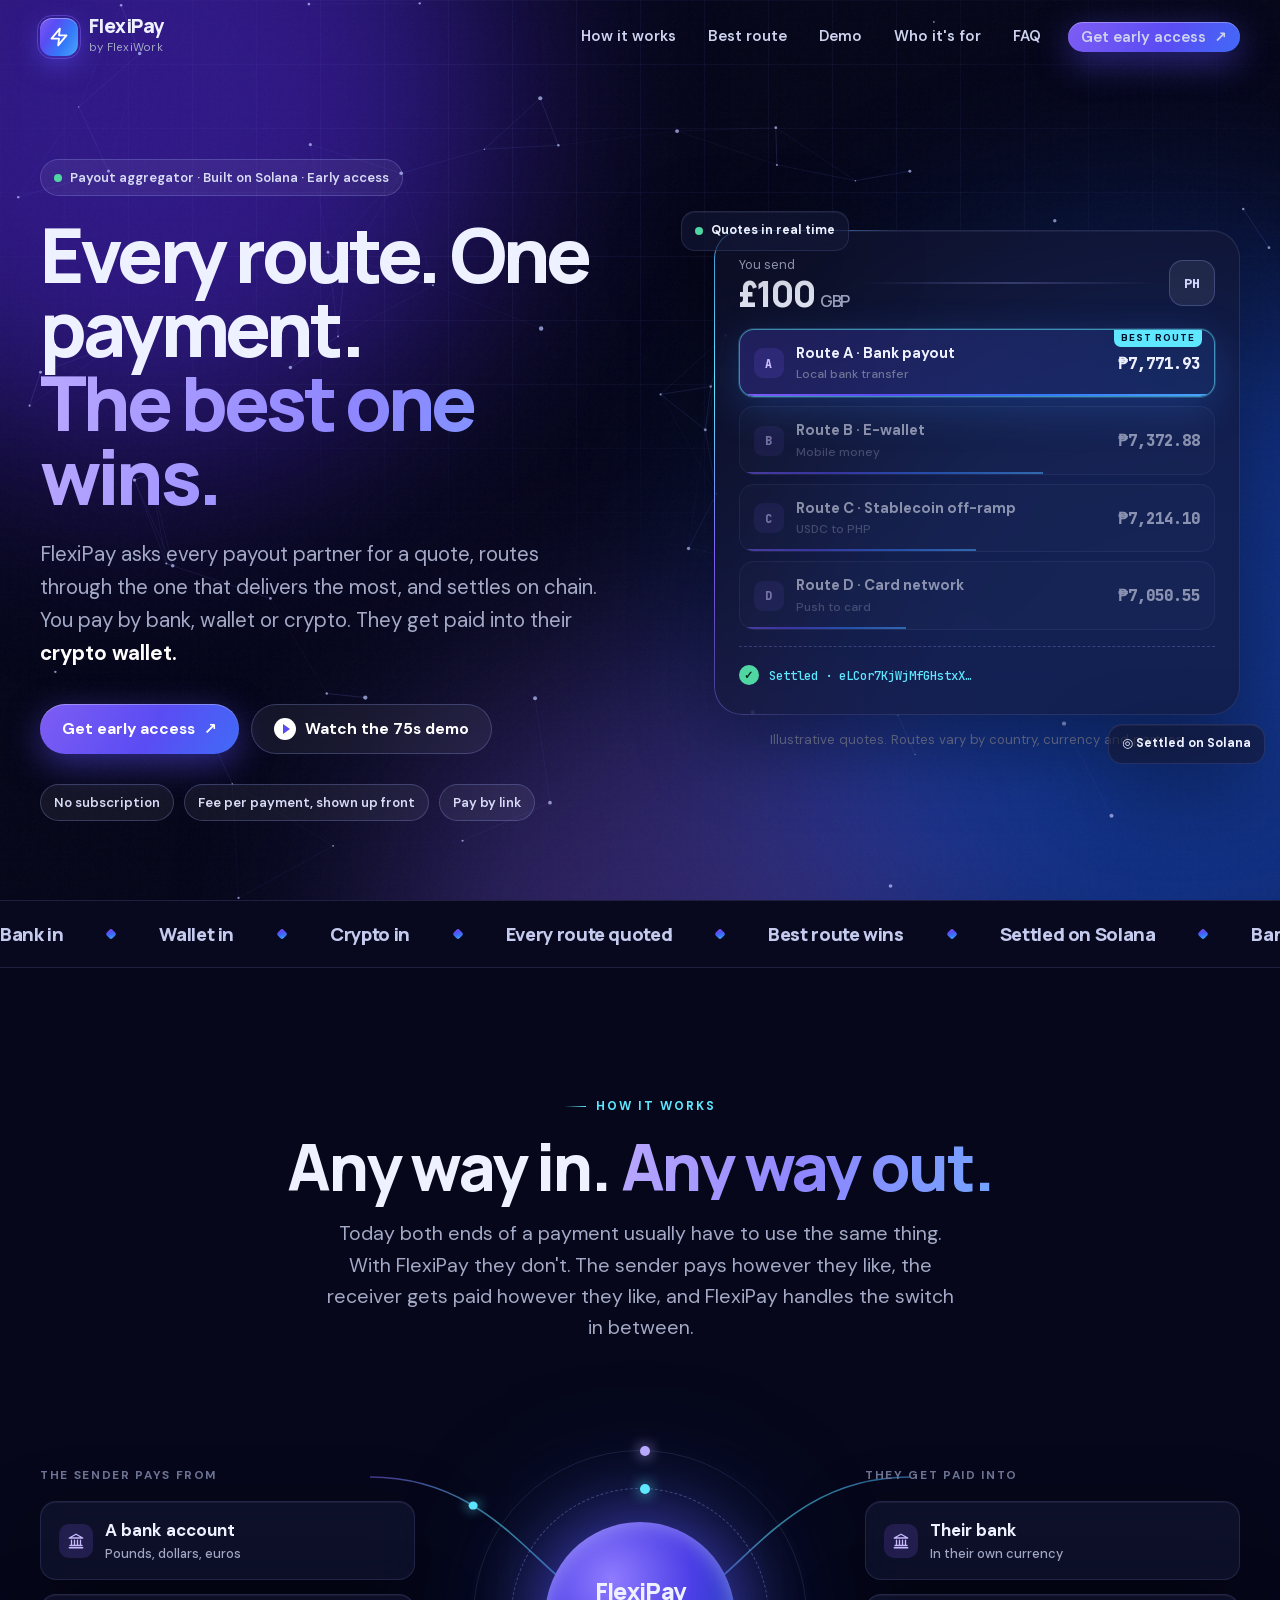
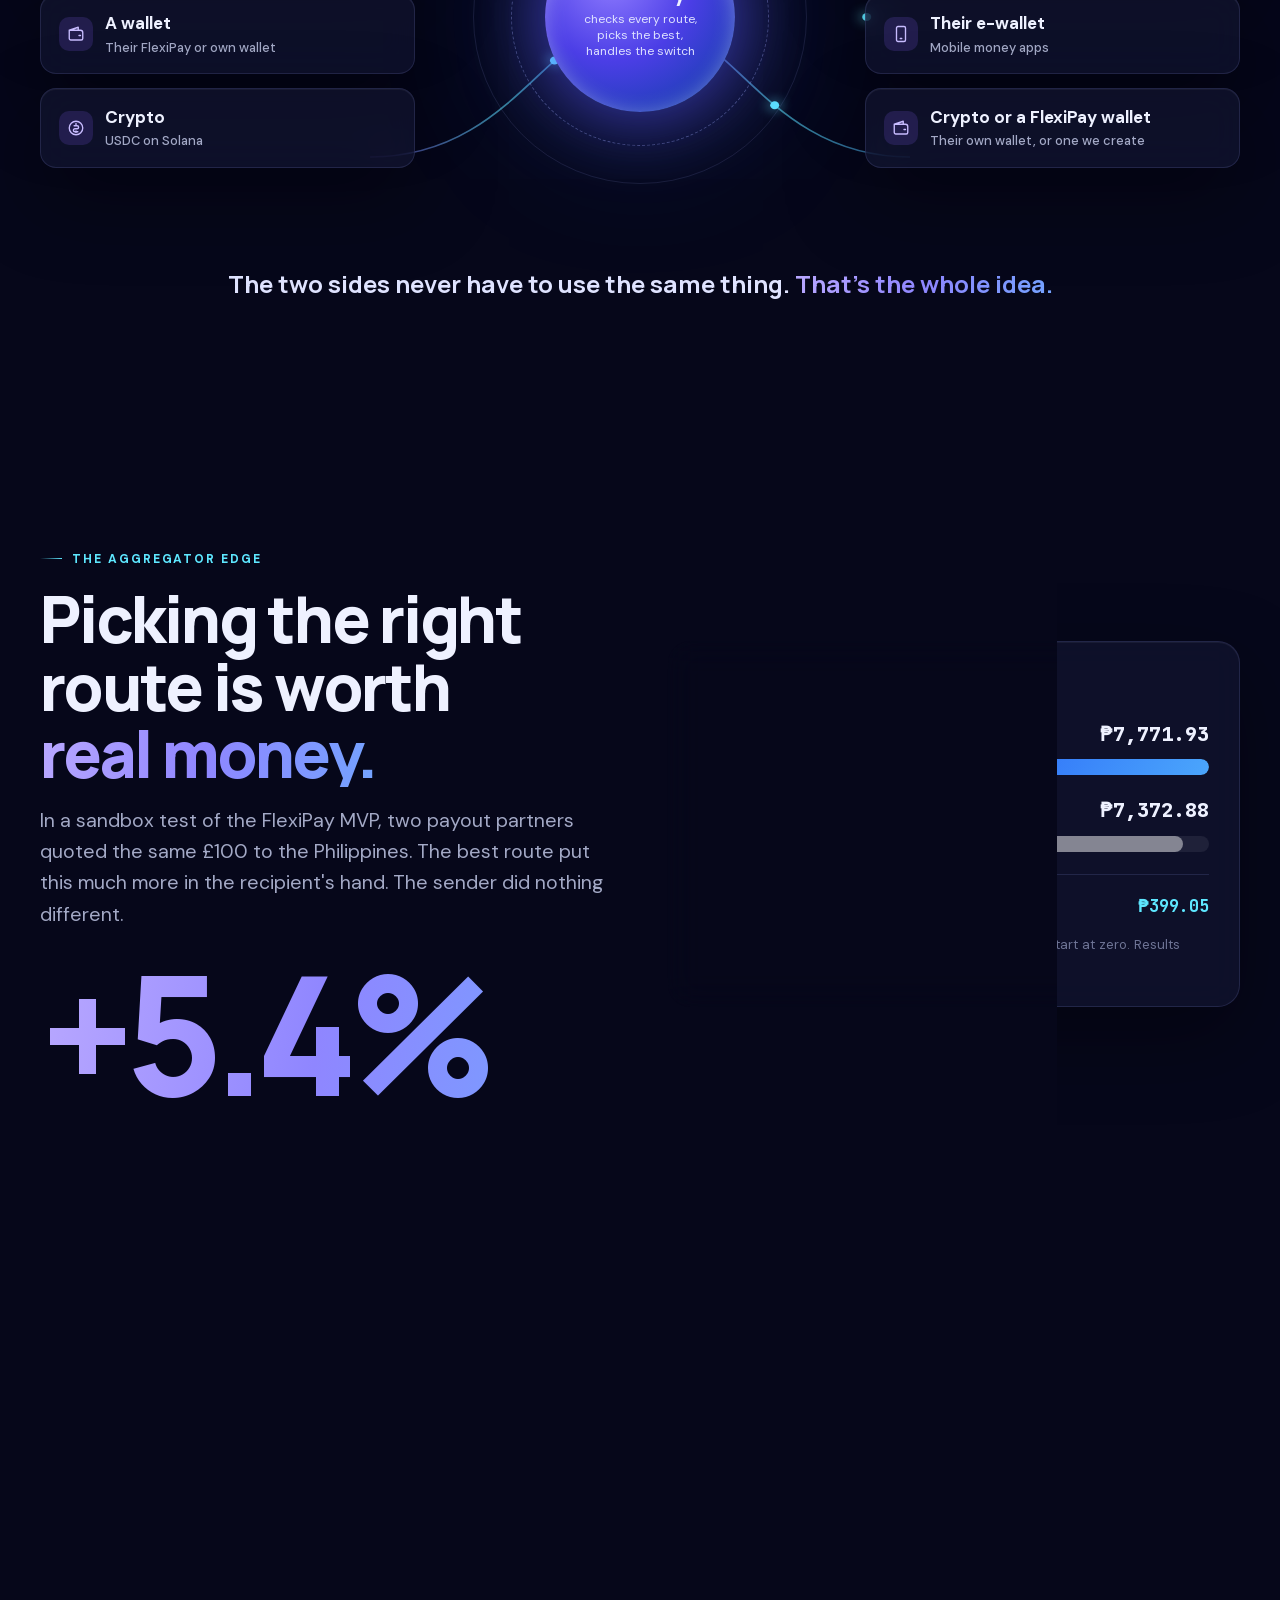
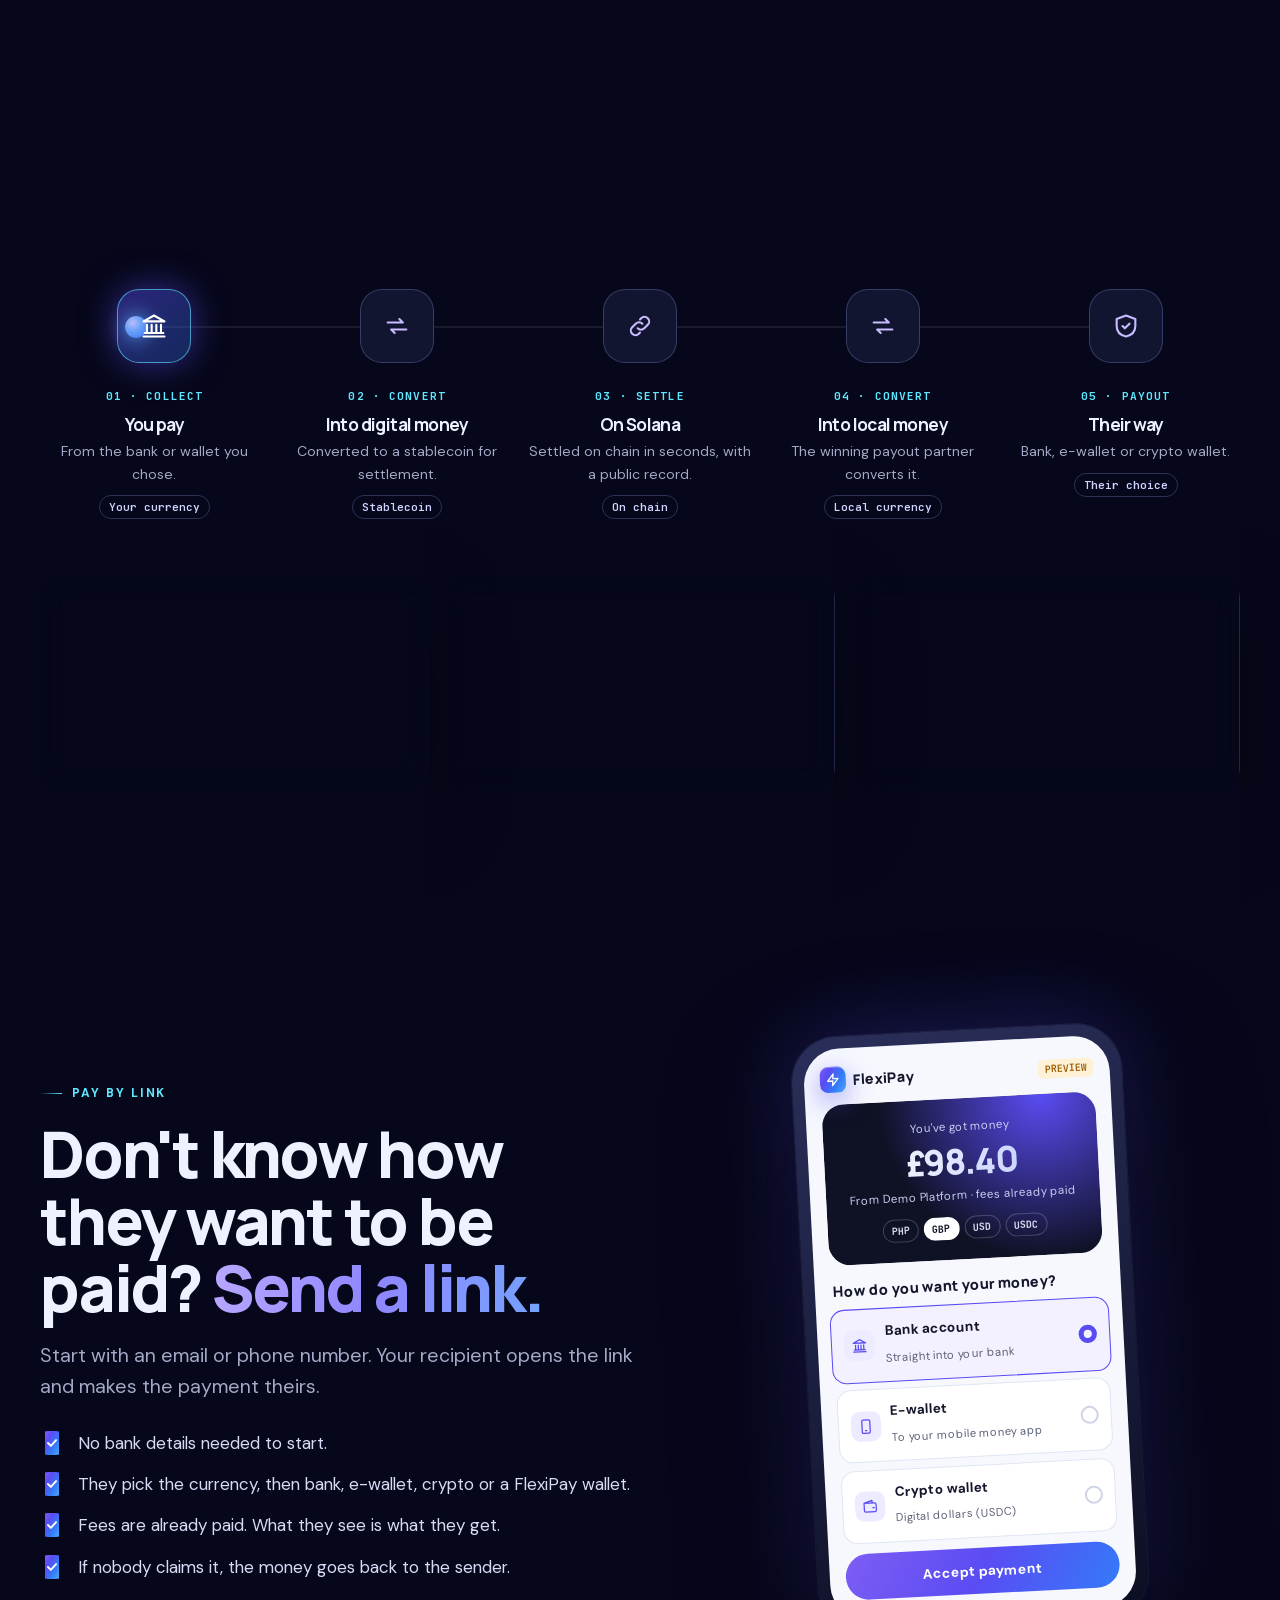
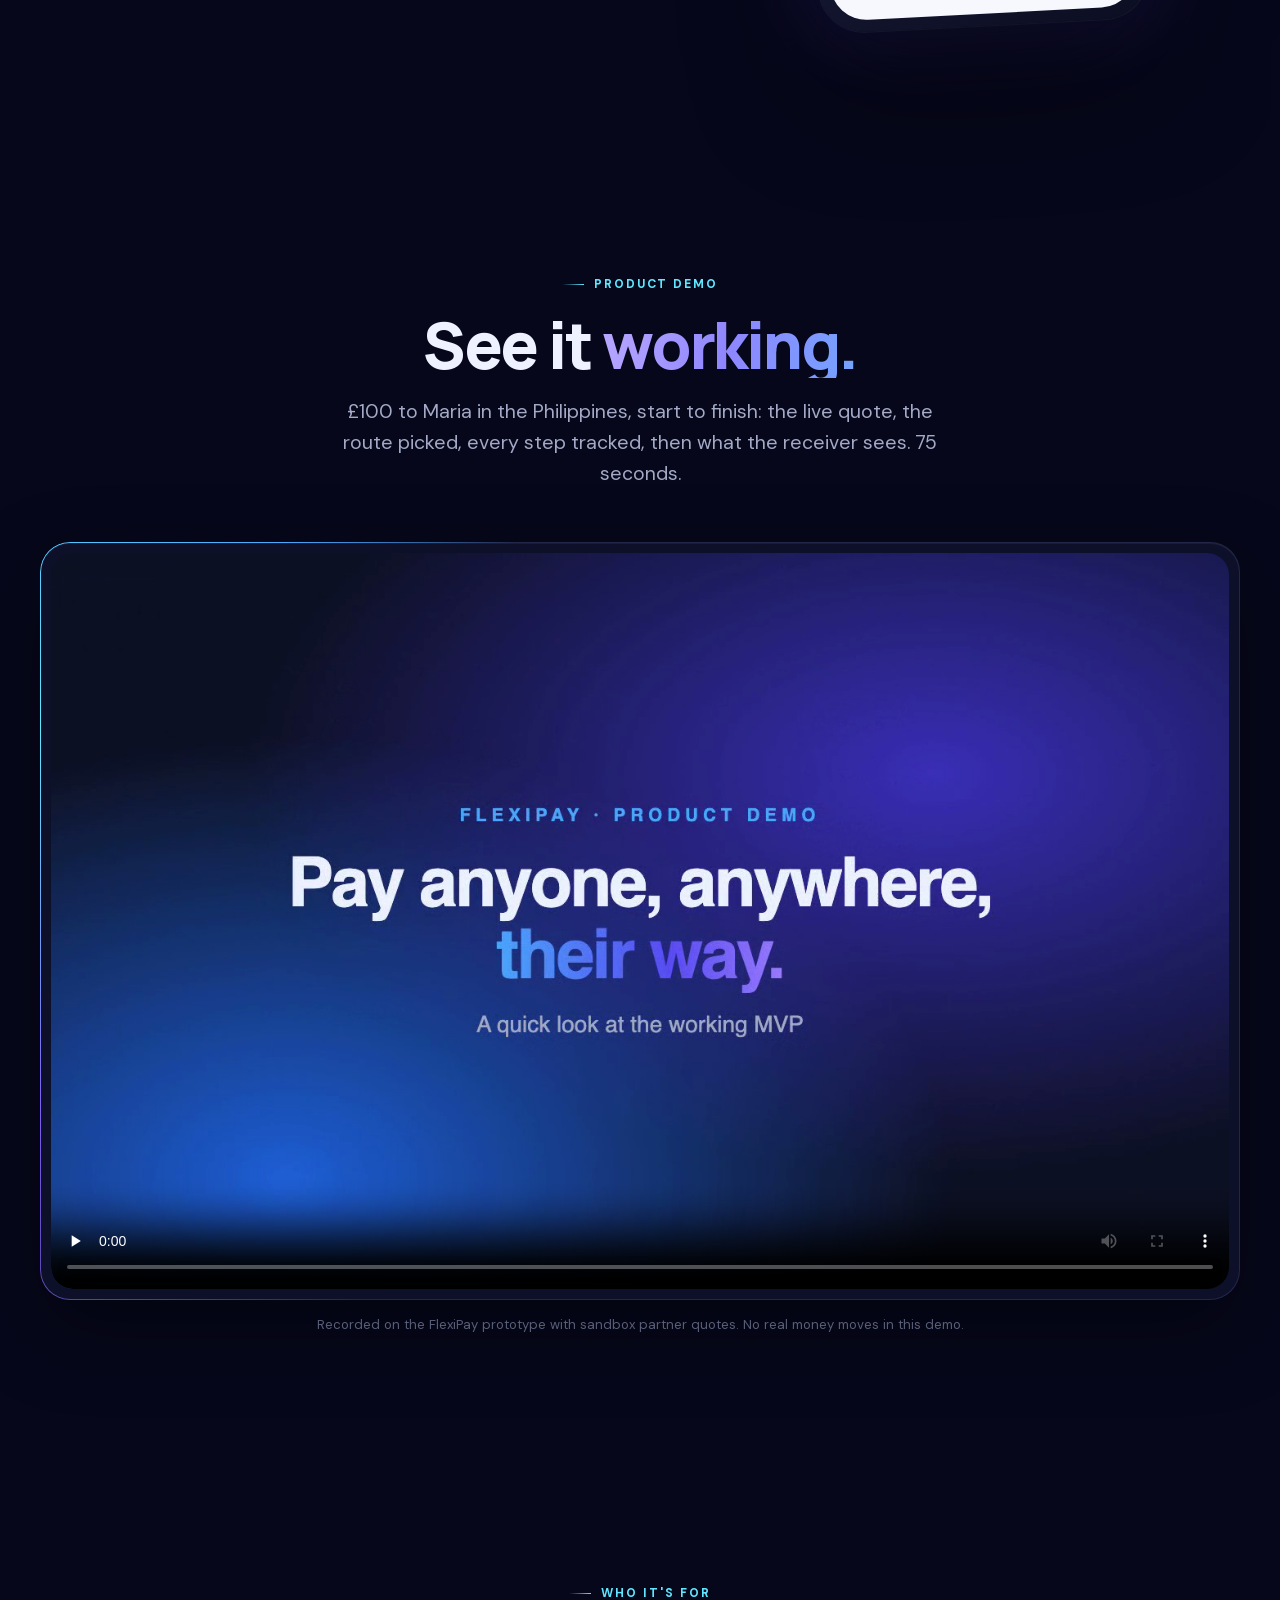
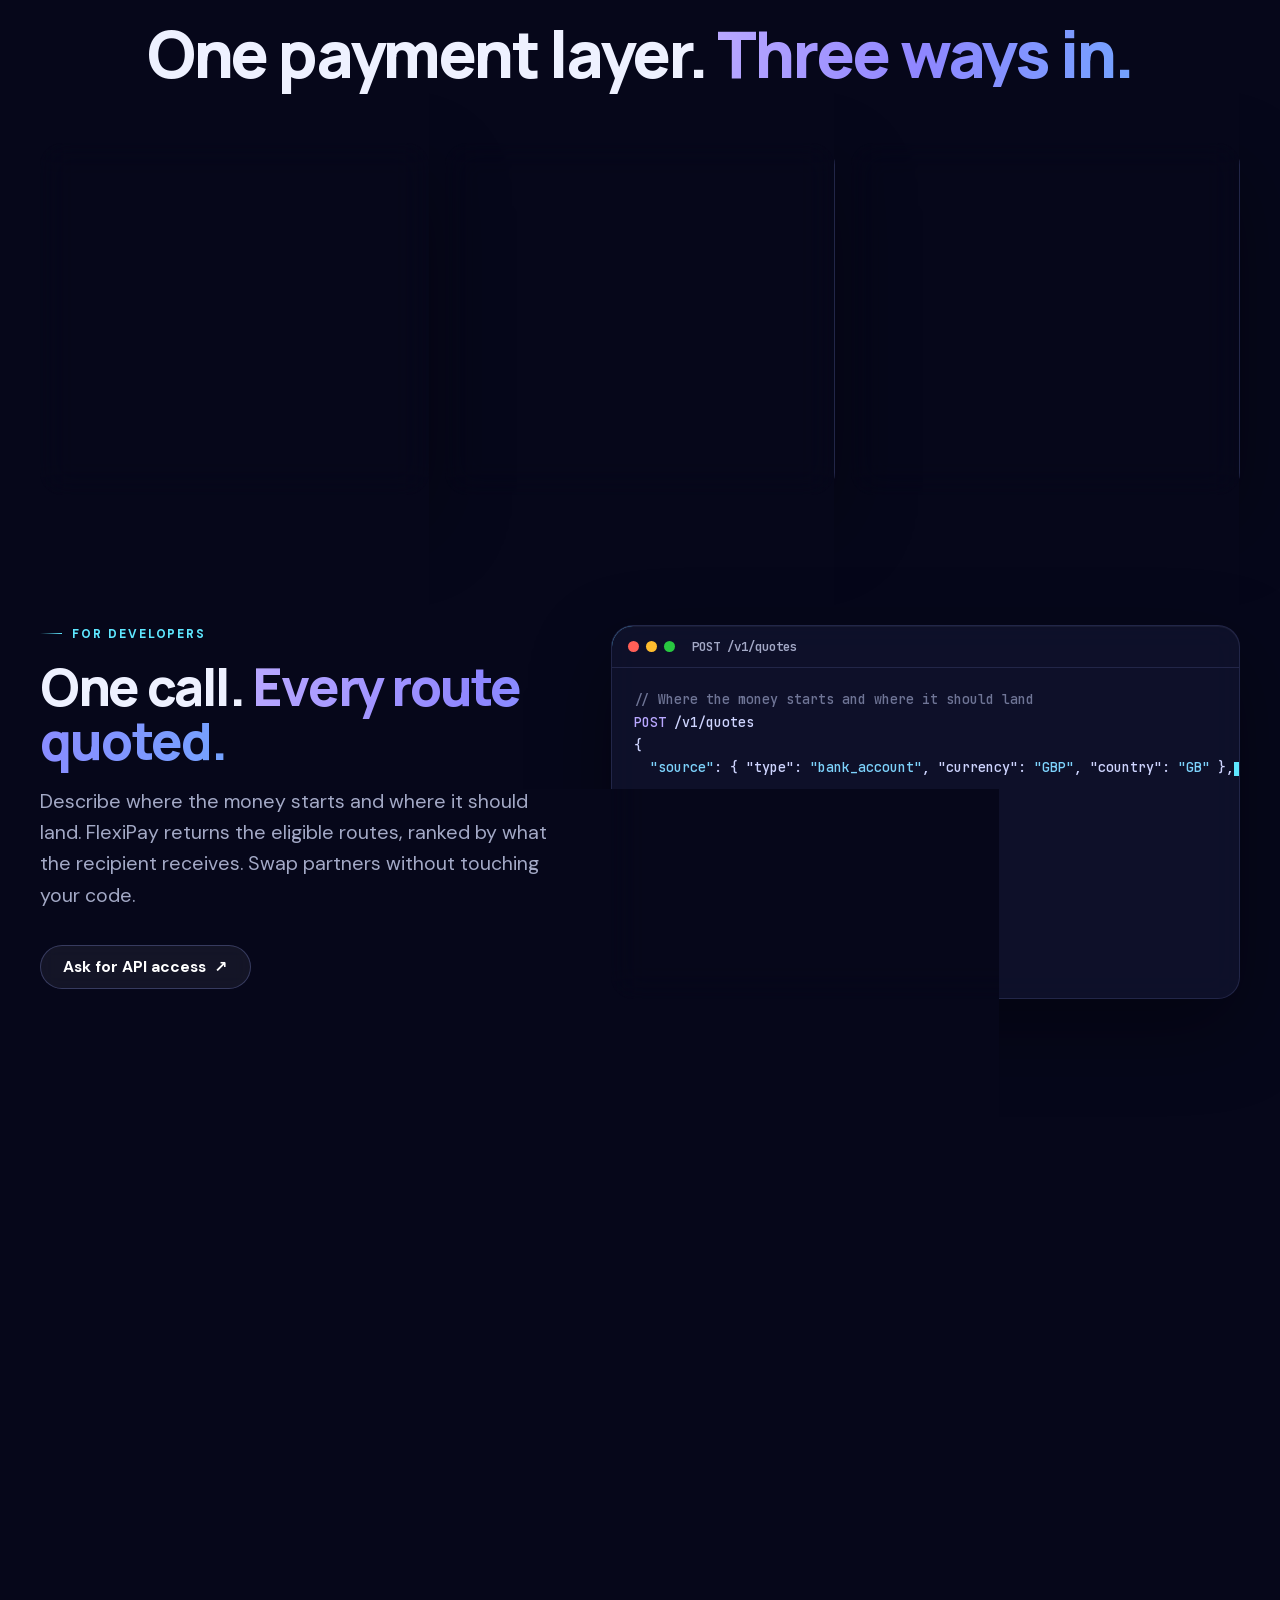
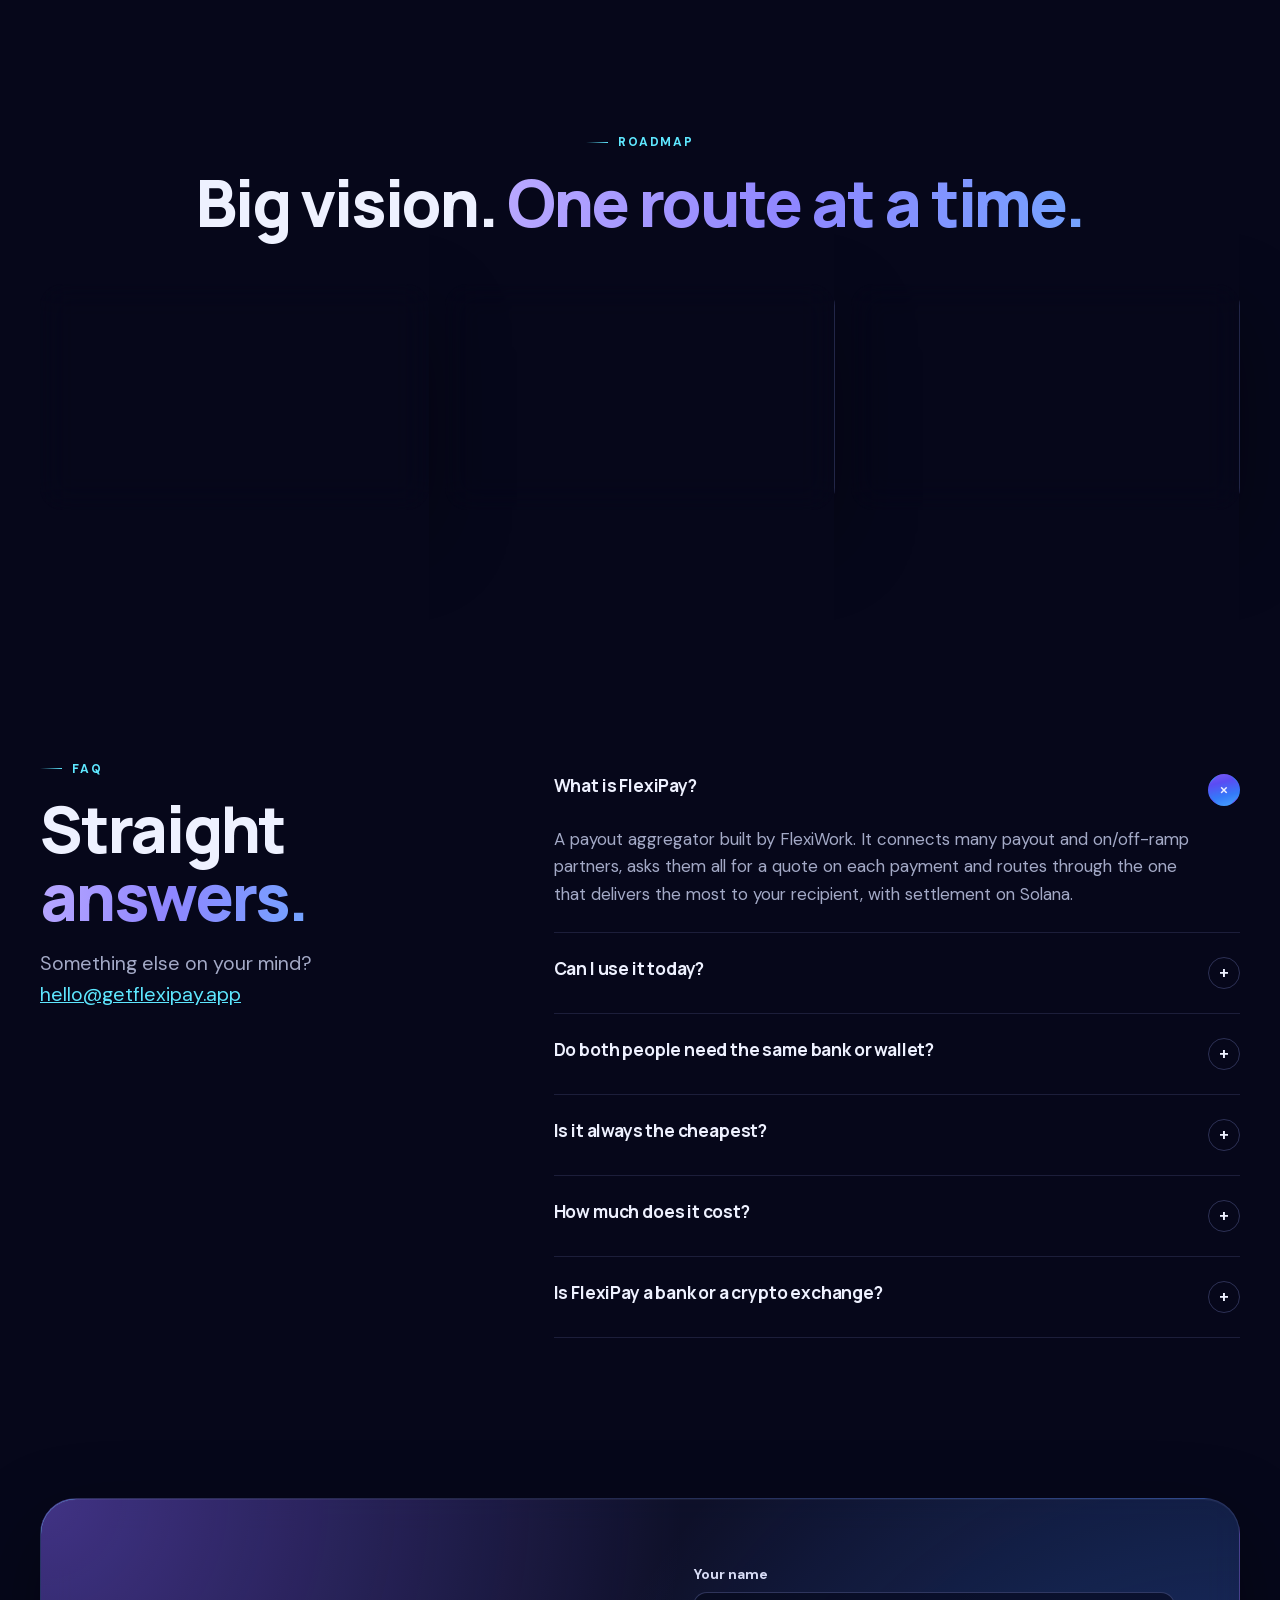
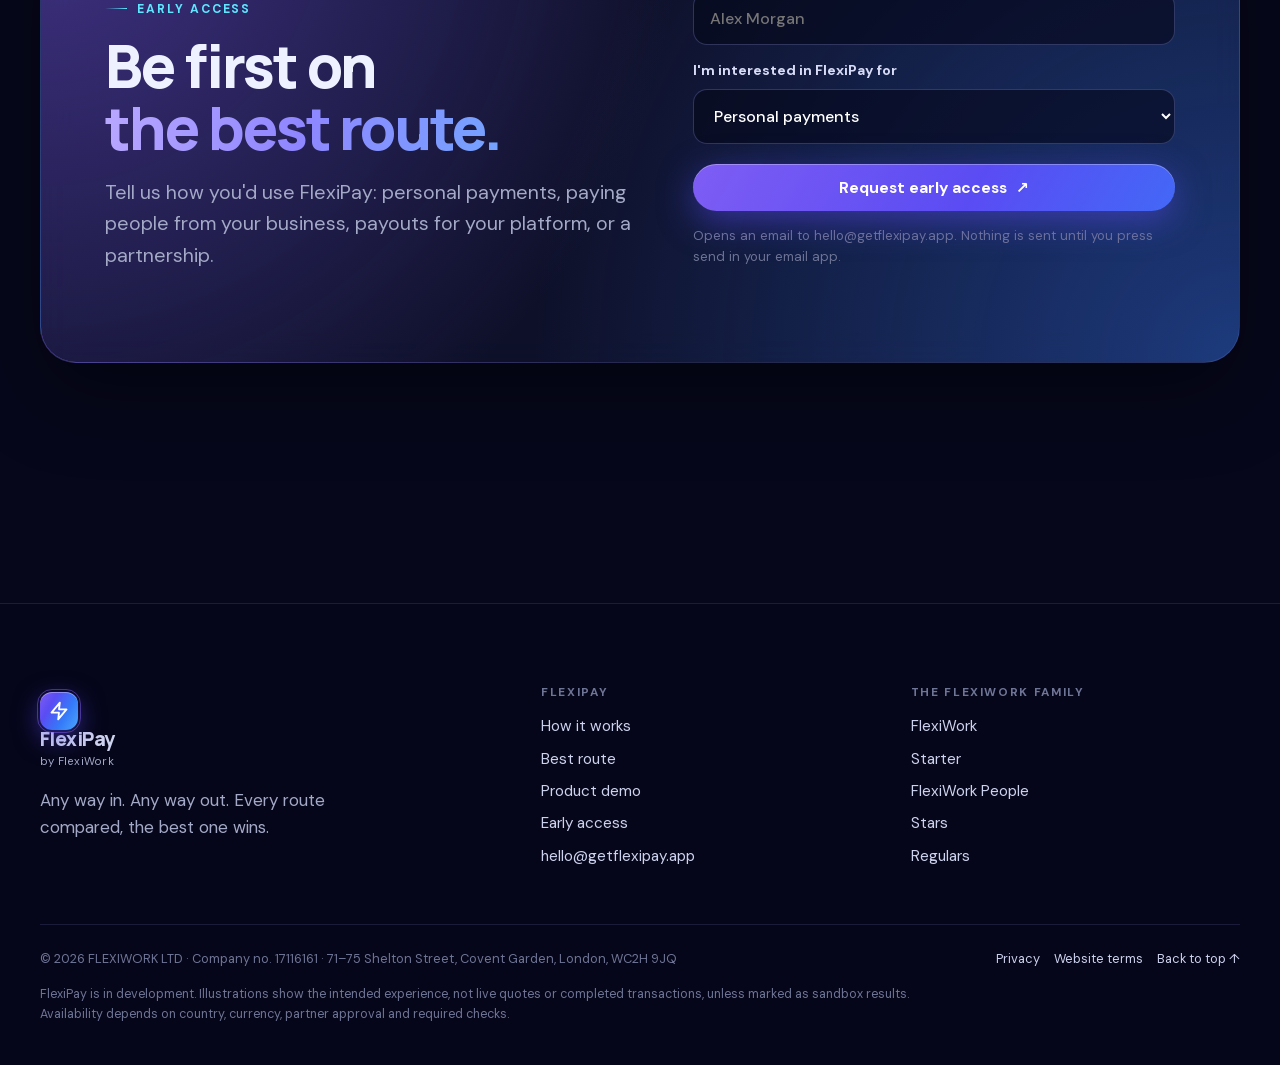
==== commit 33b0a1ca: "Redesign: web3 look, aggregator story, FlexiWork brand (Manrope + DM Sans, self-hosted) - Hero: anim" ====
--- a/index.html
+++ b/index.html
@@ -1,125 +1,272 @@
 <!doctype html>
-<html lang="en"><head><meta charset="utf-8"><meta name="viewport" content="width=device-width,initial-scale=1"><title>FlexiPay — Your money. Their choice.</title><meta name="description" content="You choose how to pay. They choose how to receive. Meet FlexiPay, the intelligent payment platform for people, businesses and platforms. Request early access."><link rel="canonical" href="https://getflexipay.app/"><meta name="theme-color" content="#101225"><meta property="og:type" content="website"><meta property="og:title" content="FlexiPay — Your money. Their choice."><meta property="og:description" content="Anywhere. Anyone. Any way. Anytime. A more flexible future for payments, by FlexiWork."><meta property="og:url" content="https://getflexipay.app/"><meta property="og:image" content="https://getflexipay.app/assets/social.png"><meta name="twitter:card" content="summary_large_image"><link rel="icon" href="assets/favicon.svg" type="image/svg+xml"><link rel="stylesheet" href="assets/styles.css">
-<link rel="stylesheet" href="assets/diagrams.css"><script defer src="assets/app.js"></script></head>
-<body><a class="skip" href="#main">Skip to content</a>
-<header class="header"><div class="shell nav"><a class="brand" href="./" aria-label="FlexiPay home"><img class="customer-logo" src="logo.png" alt="" hidden><span class="brand-symbol" aria-hidden="true">f<span>↗</span></span><span>FlexiPay<small>by FlexiWork</small></span></a><button class="menu" aria-label="Open navigation" aria-controls="navigation" aria-expanded="false"><span></span><span></span></button><nav id="navigation" aria-label="Main navigation"><a href="#how-it-works">How it works</a><a href="#inside-a-payment">Inside a payment</a><a href="#possibilities">Who it’s for</a><a href="#why-flexipay">Why FlexiPay</a><a href="#faq">FAQs</a><a class="btn btn-dark small" href="#early-access">Get early access <span>↗</span></a></nav></div></header>
+<html lang="en">
+<head>
+<meta charset="utf-8">
+<meta name="viewport" content="width=device-width,initial-scale=1,viewport-fit=cover">
+<title>FlexiPay: Every Payout Route Compared. The Best One Wins.</title>
+<meta name="description" content="FlexiPay is a payout aggregator built on Solana. On every payment we ask our partners for a quote and route through the one that delivers the most. You pay your way, they get paid theirs. Get early access.">
+<link rel="canonical" href="https://getflexipay.app/">
+<meta name="theme-color" content="#06071a">
+<meta property="og:type" content="website">
+<meta property="og:site_name" content="FlexiPay by FlexiWork">
+<meta property="og:url" content="https://getflexipay.app/">
+<meta property="og:title" content="FlexiPay: every payout route compared. The best one wins.">
+<meta property="og:description" content="A payout aggregator built on Solana. Any way in, any way out. Get early access.">
+<meta property="og:image" content="https://getflexipay.app/assets/og-flexipay.jpg">
+<meta property="og:image:width" content="1200"><meta property="og:image:height" content="630">
+<meta name="twitter:card" content="summary_large_image">
+<meta name="twitter:image" content="https://getflexipay.app/assets/og-flexipay.jpg">
+<link rel="icon" href="assets/favicon.svg" type="image/svg+xml">
+<link rel="preload" href="assets/fonts/manrope.woff2" as="font" type="font/woff2" crossorigin>
+<link rel="stylesheet" href="assets/fonts.css?v=1">
+<link rel="stylesheet" href="assets/fp.css?v=1">
+<script>document.documentElement.classList.add('js')</script>
+<script defer src="assets/fp.js?v=1"></script>
+<script type="application/ld+json">{"@context":"https://schema.org","@graph":[{"@type":"Organization","@id":"https://getflexipay.app/#org","name":"FlexiWork","legalName":"FLEXIWORK LTD","url":"https://joinflexiwork.co.uk/","email":"hello@getflexipay.app","identifier":{"@type":"PropertyValue","propertyID":"Companies House company number","value":"17116161"},"address":{"@type":"PostalAddress","streetAddress":"71-75 Shelton Street, Covent Garden","addressLocality":"London","postalCode":"WC2H 9JQ","addressCountry":"GB"}},{"@type":"WebSite","@id":"https://getflexipay.app/#website","name":"FlexiPay","url":"https://getflexipay.app/","publisher":{"@id":"https://getflexipay.app/#org"}},{"@type":"SoftwareApplication","name":"FlexiPay","url":"https://getflexipay.app/","applicationCategory":"FinanceApplication","operatingSystem":"Web","description":"Payout aggregator built on Solana: compares eligible payout routes on every payment and routes through the one that delivers the most to the recipient. In development; early access.","publisher":{"@id":"https://getflexipay.app/#org"}}]}</script>
+</head>
+<body>
+<a class="skip" href="#main">Skip to content</a>
+<div class="progress" aria-hidden="true"></div>
+<div class="bg-fx" aria-hidden="true"><div class="blob b1"></div><div class="blob b2"></div><div class="blob b3"></div></div>
+<div class="bg-grid" aria-hidden="true"></div><div class="bg-noise" aria-hidden="true"></div>
+
+<header class="header"><div class="shell nav">
+  <a class="brand" href="./" aria-label="FlexiPay home"><span class="mark" aria-hidden="true"><svg viewBox="0 0 24 24"><path d="M13 2 3 14h9l-1 8 10-12h-9z"/></svg></span><span><b>FlexiPay</b><small>by FlexiWork</small></span></a>
+  <button class="menu" aria-expanded="false" aria-controls="navigation" aria-label="Open navigation"><span></span><span></span><span></span></button>
+  <nav class="nav-links" id="navigation" aria-label="Main">
+    <a href="#how">How it works</a><a href="#routes">Best route</a><a href="#demo">Demo</a><a href="#who">Who it's for</a><a href="#faq">FAQ</a>
+    <a class="btn btn-primary btn-sm magnet" href="#access">Get early access <span class="arr">↗</span></a>
+  </nav>
+</div></header>
+
 <main id="main">
-<section class="hero"><div class="hero-grid shell"><div class="hero-copy"><div class="eyebrow"><span class="dot"></span> A new way to move money</div><h1>Your money.<br>Their choice.<br><span class="gradient">One FlexiPay.</span></h1><p class="lead">You choose how to pay.<br>They choose how to receive.</p><p class="hero-description">Bank, wallet or crypto. We’re bringing your payment options together, so money can move the way people actually want.</p><div class="actions"><a href="#early-access" class="btn btn-primary">Get early access <span>↗</span></a><a class="text-link" href="#how-it-works">Meet FlexiPay <span>↓</span></a></div><div class="hero-proof"><span>For people & businesses</span><span>A FlexiWork product</span></div></div>
-<div class="hero-art" aria-label="Illustration of FlexiPay connecting a sender to their recipient’s preferred payment method"><div class="orbit orbit-one"></div><div class="orbit orbit-two"></div><span class="orbit-dot od-one"></span><span class="orbit-dot od-two"></span><div class="floating-label label-top"><span class="tiny-icon">↗</span> One payment. More possibilities.</div><div class="payment-window"><div class="window-header"><div class="mini-brand">f↗ <span>FlexiPay</span></div><span class="preview-tag">Concept preview</span></div><div class="pay-block"><div class="field-label">YOU SEND</div><div class="amount-row"><span>250<span class="decimal">.00</span></span><span class="currency">£ <span>GBP</span></span></div><div class="source"><span class="square-icon">▥</span><div>From your bank<small>Your preferred way to pay</small></div><span class="chevron">⌄</span></div></div><div class="route-line"><span></span><div class="route-badge">✦</div><span></span></div><div class="receiver-head"><div class="avatar">AM</div><div>Alex receives<small>The choice is theirs.</small></div><span class="choice-tag">Their choice</span></div><div class="method active"><span class="method-icon">▥</span><span>Bank account<small>Local currency, close to home</small></span><i></i></div><div class="method"><span class="method-icon">▣</span><span>Digital wallet<small>Money that moves with them</small></span><i></i></div><div class="method"><span class="method-icon">◎</span><span>Crypto wallet<small>A compatible USDC wallet</small></span><i></i></div><div class="window-bottom"><span>✦</span> One simple experience. Both sides in control.</div></div><div class="floating-label label-bottom"><span class="check-icon">✓</span><div>Less payment friction.<small>More freedom on both sides.</small></div></div><p class="art-caption">Illustrative experience. Methods vary by country and availability.</p></div></div>
-<div class="shell manifesto"><span>ANYWHERE.</span><span>ANYONE.</span><span>ANY WAY.</span><span>ANYTIME.</span></div></section>
-<section class="intro section"><div class="shell"><div class="section-intro"><div><span class="kicker">MONEY SHOULD OPEN DOORS</span><h2>Different lives.<br>Different ways to pay.</h2></div><p>Sending money shouldn’t mean making someone fit your payment method. FlexiPay is being built around a simple idea: <strong>both sides deserve a choice.</strong></p></div><div class="rail-strip"><span>Bank accounts</span><span class="plus">+</span><span>Digital wallets</span><span class="plus">+</span><span>Crypto & stablecoins</span><span class="equals">=</span><span class="rail-result gradient">More freedom.</span></div></div></section>
-<section class="how section" id="how-it-works"><div class="shell"><div class="center section-heading"><span class="kicker">HOW FLEXIPAY WORKS</span><h2>One payment.<br><span class="gradient">On both your terms.</span></h2><p>The sender starts it. The receiver makes it theirs.<br>FlexiPay connects the journey.</p></div><div class="steps"><article><span class="step-number">01 /</span><div class="step-illustration send-illustration"><span class="mini-label">Your starting point</span><div class="mini-options"><span class="selected">▥ Bank</span><span>▣ Wallet</span><span>◎ Crypto</span></div><div class="mini-input"><span>Who are you paying?</span><strong>Alex Morgan <span>↗</span></strong></div></div><h3>You choose how to pay.</h3><p>Choose your amount, who you’re paying and your preferred source of funds. One person or a whole team.</p></article><article><span class="step-number">02 /</span><div class="step-illustration link-illustration"><div class="link-pill">getflexipay.app <span>/ your-payment</span><b>↗</b></div><div class="avatar-stack"><span>AM</span><div>A payment, with options.<small>Let your receiver decide.</small></div></div></div><h3>They choose how to receive.</h3><p>Send an invitation when you don’t know their preferred destination. They select an eligible option and complete any required checks.</p></article><article><span class="step-number">03 /</span><div class="step-illustration route-illustration"><div><span>YOUR WAY</span><span>THEIR WAY</span></div><div class="route-art"><i>↗</i><span></span><b>f↗</b><span></span><i>✓</i></div><small>One connected payment journey</small></div><h3>We connect the best fit.</h3><p>FlexiPay is designed to compare eligible routes by cost and speed, with the full quote shown before you authorise a payment.</p></article></div><p class="section-note">The experience we’re building. Each payment method launches only when it is approved and tested.</p></div></section>
-<section class="money section" id="inside-a-payment">
-<div class="shell">
-<div class="center section-heading">
-<span class="kicker">FOLLOW THE MONEY</span>
-<h2>Inside a payment.<br><span class="gradient">Every step in view.</span></h2>
-<p>Each payment moves in clear steps, from the way you pay to the way they receive.<br>Here’s the journey we’re building.</p>
-</div>
-
-<div class="dg-card">
-<span class="dg-tag">FIVE STEPS, ONE PAYMENT</span>
-<ol class="legs" aria-label="The five steps of a FlexiPay payment">
-<li class="leg">
-<span class="leg-ico" aria-hidden="true"><svg viewBox="0 0 24 24"><path d="M3 10l9-6 9 6M5 10v8M19 10v8M9 10v8M15 10v8M3 20h18"/></svg></span>
-<div class="leg-txt"><span class="leg-step">1 · COLLECT</span><h4>Your account</h4><p>Money leaves the bank or wallet you chose.</p><span class="leg-pill">Your currency</span></div>
-</li>
-<li class="leg-link" aria-hidden="true"><span class="coin"></span></li>
-<li class="leg">
-<span class="leg-ico" aria-hidden="true"><svg viewBox="0 0 24 24"><path d="M4 9h13l-3-3M20 15H7l3 3"/></svg></span>
-<div class="leg-txt"><span class="leg-step">2 · CONVERT</span><h4>Into digital money</h4><p>Converted to a stablecoin for settlement.</p><span class="leg-pill">Stablecoin</span></div>
-</li>
-<li class="leg-link" aria-hidden="true"><span class="coin"></span></li>
-<li class="leg key">
-<span class="leg-ico" aria-hidden="true"><svg viewBox="0 0 24 24"><rect x="4" y="10" width="16" height="10" rx="2"/><path d="M8 10V7a4 4 0 0 1 8 0v3"/></svg></span>
-<div class="leg-txt"><span class="leg-step">3 · SETTLE</span><h4>On a blockchain network</h4><p>Settled on chain, with every step on record.</p><span class="leg-pill">On chain</span></div>
-</li>
-<li class="leg-link" aria-hidden="true"><span class="coin"></span></li>
-<li class="leg">
-<span class="leg-ico" aria-hidden="true"><svg viewBox="0 0 24 24"><path d="M4 9h13l-3-3M20 15H7l3 3"/></svg></span>
-<div class="leg-txt"><span class="leg-step">4 · CONVERT</span><h4>Into local currency</h4><p>A payout partner converts it for your recipient.</p><span class="leg-pill">Local currency</span></div>
-</li>
-<li class="leg-link" aria-hidden="true"><span class="coin"></span></li>
-<li class="leg key">
-<span class="leg-ico" aria-hidden="true"><svg viewBox="0 0 24 24"><circle cx="12" cy="8" r="4"/><path d="M4 21a8 8 0 0 1 16 0"/></svg></span>
-<div class="leg-txt"><span class="leg-step">5 · PAYOUT</span><h4>Their way</h4><p>Bank account, digital wallet or crypto wallet.</p><span class="leg-pill">Their choice</span></div>
-</li>
-</ol>
-<div class="dg-callout">
-<svg viewBox="0 0 24 24" aria-hidden="true"><path d="M12 3l8 3v6c0 5-3.5 8-8 9-4.5-1-8-4-8-9V6z"/><path d="M9 12l2 2 4-4"/></svg>
-<span><strong>FlexiPay is the technology that routes the payment.</strong> Licensed partners handle the regulated steps, and you can follow every step on the payment page.</span>
-</div>
-</div>
-
-<div class="dg-two">
-<div class="dg-card">
-<span class="dg-tag">THE ROUTE THAT DELIVERS THE MOST</span>
-<h3>Every eligible route is compared.</h3>
-<p>On each payment, FlexiPay asks the eligible payout routes for a quote and picks the one that delivers the most to your recipient.</p>
-<svg class="routes" viewBox="0 0 440 260" role="img" aria-labelledby="routesTitle">
-<title id="routesTitle">FlexiPay compares quotes from eligible routes and sends the payment on the route that delivers the most to the recipient.</title>
-<defs><linearGradient id="routeGradient" x1="0" x2="1" y1="0" y2="0"><stop offset="0" stop-color="#4ba6fc"/><stop offset=".5" stop-color="#5a4cf3"/><stop offset="1" stop-color="#7e5df4"/></linearGradient><linearGradient id="sendGradient" x1="0" x2="1" y1="0" y2="1"><stop offset="0" stop-color="#4ba6fc"/><stop offset="1" stop-color="#7e5df4"/></linearGradient></defs>
-<path class="r-faint" d="M70 130 C150 130 160 60 250 60"/>
-<path class="r-faint" d="M70 130 C150 130 160 200 250 200"/>
-<path class="r-best" d="M70 130 L250 130"/>
-<path class="r-best" d="M346 130 L380 130"/>
-<circle cx="54" cy="130" r="32" fill="url(#sendGradient)"/>
-<text class="r-on" x="54" y="134" text-anchor="middle">You send</text>
-<rect class="r-node" x="250" y="38" width="120" height="44" rx="12"/>
-<text class="r-txt" x="264" y="57">Route A</text>
-<text class="r-sub" x="264" y="72">Quoted</text>
-<rect class="r-node r-node-best" x="250" y="106" width="96" height="48" rx="12"/>
-<text class="r-best-txt" x="262" y="126">Route B</text>
-<text class="r-sub" x="262" y="142">Delivers most</text>
-<rect class="r-node" x="250" y="178" width="120" height="44" rx="12"/>
-<text class="r-txt" x="264" y="197">Route C</text>
-<text class="r-sub" x="264" y="212">Quoted</text>
-<circle cx="404" cy="130" r="24" class="r-node-best"/>
-<path d="M394 130l7 7 13-14" fill="none" stroke="#5a4cf3" stroke-width="3" stroke-linecap="round" stroke-linejoin="round"/>
-<text class="r-sub" x="404" y="172" text-anchor="middle">Recipient</text>
-</svg>
-</div>
-<div class="dg-card">
-<span class="dg-tag">WHY THIS ROUTE</span>
-<h3>A choice you can see.</h3>
-<div class="why-steps">
-<div class="why-step"><span aria-hidden="true"><svg viewBox="0 0 24 24"><path d="M4 6h16M4 12h10M4 18h6"/></svg></span><div><h4>Every eligible route quotes.</h4><p>FlexiPay asks them all, on every payment.</p></div></div>
-<div class="why-step"><span aria-hidden="true"><svg viewBox="0 0 24 24"><path d="M12 20V10M18 20V4M6 20v-4"/></svg></span><div><h4>The most to your recipient wins.</h4><p>The route that delivers the most is chosen.</p></div></div>
-<div class="why-step"><span aria-hidden="true"><svg viewBox="0 0 24 24"><path d="M5 12l5 5 9-10"/></svg></span><div><h4>You see the difference.</h4><p>The quote shows why this route was chosen, before you authorise.</p></div></div>
-</div>
-</div>
-</div>
-
-<div class="dg-two">
-<div class="dg-card">
-<span class="dg-tag">ON THE PAYMENT PAGE</span>
-<h3>Always know where it is.</h3>
-<ol class="status-list">
-<li class="st-item done"><span class="st-mk" aria-hidden="true"><svg viewBox="0 0 24 24"><circle cx="12" cy="12" r="7"/><path d="M12 9v3l2 2"/></svg></span><div><h4>Awaiting funding</h4><p>The payment is created and waits for your money.</p></div></li>
-<li class="st-item done"><span class="st-mk" aria-hidden="true"><svg viewBox="0 0 24 24"><path d="M5 12l5 5 9-10"/></svg></span><div><h4>Funded</h4><p>The money has arrived and the steps can start.</p></div></li>
-<li class="st-item live"><span class="st-mk" aria-hidden="true"><svg viewBox="0 0 24 24"><path d="M21 12a9 9 0 1 1-3-6.7M21 4v5h-5"/></svg></span><div><h4>Processing <span class="st-chip">With the payout partner</span></h4><p>The page updates by itself. No need to reload.</p></div></li>
-<li class="st-item paid"><span class="st-mk" aria-hidden="true"><svg viewBox="0 0 24 24"><path d="M5 12l5 5 9-10"/></svg></span><div><h4>Paid</h4><p>Your recipient has been paid, their way.</p></div></li>
-</ol>
-</div>
-<div class="dg-card">
-<span class="dg-tag">IF SOMETHING GOES WRONG</span>
-<h3>Handled for you.</h3>
-<p>If a payout partner refuses a payment, FlexiPay deals with it.</p>
-<div class="fail-steps">
-<div><b>1</b>The partner refuses the payout.</div>
-<div><b>2</b>FlexiPay retries.</div>
-<div><b>3</b>If it still fails, the payment is refunded.</div>
-</div>
-</div>
-</div>
-
-<p class="section-note">Illustrative journey. Steps, networks and partners vary by route, country and availability.</p>
-</div>
+<!-- HERO -->
+<section class="hero">
+  <canvas id="net" aria-hidden="true"></canvas>
+  <div class="shell hero-grid">
+    <div>
+      <span class="chip rv"><span class="dot"></span> Payout aggregator · Built on Solana · Early access</span>
+      <h1 class="words">Every route. One payment. <span class="grad">The best one wins.</span></h1>
+      <p class="lead rv" style="--d:.25s">FlexiPay asks every payout partner for a quote, routes through the one that delivers the most, and settles on chain. You pay by bank, wallet or crypto. They get paid into their <span class="rotator" aria-hidden="true"><span class="on">bank account.</span><span>e-wallet.</span><span>crypto wallet.</span><span>FlexiPay wallet.</span></span><span class="sr-only" style="position:absolute;left:-9999px">bank, e-wallet or crypto wallet.</span></p>
+      <div class="hero-ctas rv" style="--d:.4s">
+        <a class="btn btn-primary magnet" href="#access">Get early access <span class="arr">↗</span></a>
+        <a class="btn btn-ghost magnet" href="#demo"><span class="play" aria-hidden="true"></span> Watch the 75s demo</a>
+      </div>
+      <div class="hero-meta rv" style="--d:.55s"><span class="chip">No subscription</span><span class="chip">Fee per payment, shown up front</span><span class="chip">Pay by link</span></div>
+    </div>
+    <div class="rv" style="--d:.3s">
+      <div class="race panel glow-border tilt" id="race" aria-label="Illustration: FlexiPay comparing payout routes for one payment">
+        <div class="race-top">
+          <div><small>You send</small><div class="race-amt"><span id="r-send">£100</span><em id="r-cur">GBP</em></div></div>
+          <div class="race-arrow"></div>
+          <div class="flag" id="r-flag">PH</div>
+        </div>
+        <div class="routes" id="routes"></div>
+        <div class="race-foot" id="race-foot"><span class="ok">✓</span><span class="sig" id="sig">Asking every route for a quote…</span></div>
+        <div class="float-tag t1 panel"><span class="dot"></span> Quotes in real time</div>
+        <div class="float-tag t2 panel">◎ Settled on Solana</div>
+      </div>
+      <p class="note" style="margin-top:14px;text-align:center">Illustrative quotes. Routes vary by country, currency and partner.</p>
+    </div>
+  </div>
 </section>
-<section class="choice section" id="why-flexipay"><div class="shell choice-grid"><div class="choice-visual"><div class="choice-glow"></div><div class="choice-card"><div class="choice-card-top"><span class="avatar">AM</span><span>Made for your recipient</span><span>✦</span></div><h3>“I’ll take it<br><span class="gradient">my way.”</span></h3><p>A bank for everyday life.<br>A wallet for what’s next.</p><div class="choice-tiles"><div><span>▥</span>Bank</div><div><span>▣</span>Wallet</div><div><span>◎</span>Crypto</div></div><span class="preview-tag">Illustrative options</span></div><div class="choice-caption">The destination is a personal choice.</div></div><div class="choice-copy"><span class="kicker">THE RECEIVER-DECIDES PAYMENT PLATFORM</span><h2>You send the money.<br>They make the choice.</h2><p class="section-lead">Because the right way to receive money is different for everyone.</p><div class="benefit"><span>↗</span><div><h3>More options. Less back-and-forth.</h3><p>A recipient invitation means you can start the conversation without collecting someone’s bank details.</p></div></div><div class="benefit"><span>✦</span><div><h3>The route should work for you.</h3><p>Cost, speed and destination all matter. Our goal is to find the best eligible route for each payment.</p></div></div><div class="benefit"><span>✓</span><div><h3>Clarity before commitment.</h3><p>See the payment cost before authorising. Available methods and any required checks are part of the journey.</p></div></div><a class="text-link" href="#early-access">Be part of what’s next <span>↗</span></a></div></div></section>
-<section class="possibilities section" id="possibilities"><div class="shell"><div class="section-intro"><div><span class="kicker">BUILT AROUND REAL LIFE</span><h2>For the people you pay.<br>And the way you work.</h2></div><p>From one personal payment to a platform paying thousands. One vision for a more connected way to move money.</p></div><div class="audience-tabs" role="tablist" aria-label="Explore FlexiPay uses"><button id="tab-people" role="tab" aria-selected="true" aria-controls="panel-people" tabindex="0">For people <span>↗</span></button><button id="tab-business" role="tab" aria-selected="false" aria-controls="panel-business" tabindex="-1">For businesses <span>↗</span></button><button id="tab-platform" role="tab" aria-selected="false" aria-controls="panel-platform" tabindex="-1">For platforms <span>↗</span></button></div><div class="audience-panel" id="panel-people" role="tabpanel" aria-labelledby="tab-people"><div><span class="kicker">A LITTLE CLOSER, EVEN FROM FAR AWAY</span><h3>Life crosses borders.<br>Your money should, too.</h3><p>Support family, pay someone abroad or receive money for your work. FlexiPay is being built to connect the way you pay with the way they live.</p><a class="text-link" href="#early-access">Explore early access <span>↗</span></a></div><div class="use-cases"><div><span>↗</span><div><strong>Send to someone who matters</strong><p>Give them a choice of eligible destinations.</p></div></div><div><span>◎</span><div><strong>Get paid your way</strong><p>Choose a supported wallet or other available option.</p></div></div><div><span>♡</span><div><strong>Keep it personal</strong><p>One clear journey for you and your recipient.</p></div></div></div></div><div class="audience-panel" id="panel-business" role="tabpanel" aria-labelledby="tab-business" hidden><div><span class="kicker">YOUR BUSINESS. FEWER BOUNDARIES.</span><h3>Pay the people<br>behind your business.</h3><p>Suppliers, freelancers, contractors and teams don’t all use the same payment methods. Our vision is one dashboard that brings those payments together.</p><a class="text-link" href="mailto:hello@getflexipay.app?subject=FlexiPay%20business%20enquiry">Talk about your business <span>↗</span></a></div><div class="use-cases"><div><span>▤</span><div><strong>Freelancers & contractors</strong><p>Let people choose how they receive their earnings.</p></div></div><div><span>▥</span><div><strong>Suppliers & trading partners</strong><p>Connect domestic and cross-border payment needs.</p></div></div><div><span>↗</span><div><strong>One payment or a batch</strong><p>A shared view of the payments your business makes.</p></div></div></div></div><div class="audience-panel" id="panel-platform" role="tabpanel" aria-labelledby="tab-platform" hidden><div><span class="kicker">YOUR PRODUCT. THEIR PAYMENT PREFERENCE.</span><h3>One connection.<br>More ways to pay out.</h3><p>We’re building a unified payment layer for marketplaces, workforce platforms and products that pay people. Bring the recipient’s choice into your own experience.</p><a class="text-link" href="mailto:hello@getflexipay.app?subject=FlexiPay%20platform%20partnership">Explore a partnership <span>↗</span></a></div><div class="use-cases"><div><span>⌘</span><div><strong>A unified API</strong><p>One integration vision for multiple payment routes.</p></div></div><div><span>▦</span><div><strong>Marketplaces & gig platforms</strong><p>Pay sellers, creators and workers in their preferred way.</p></div></div><div><span>✦</span><div><strong>Routing behind the scenes</strong><p>Eligible options connected through one experience.</p></div></div></div></div></div></section>
-<section class="pricing section"><div class="shell pricing-grid"><div><span class="kicker">LESS GUESSWORK. MORE CLARITY.</span><h2>A payment should<br>come with a clear price.</h2><p>No subscription. No minimum. Our model is a fee per payment, shown in the quote.</p><a class="btn btn-primary" href="#early-access">Let’s find your fit <span>↗</span></a></div><div class="pricing-card"><div class="price-icon">↗</div><h3>Pay as you move.</h3><div class="price-line"><span>FlexiPay fee</span><strong>Shown upfront</strong></div><div class="price-line"><span>Network & partner costs</span><strong>Included in your quote</strong></div><div class="price-line"><span>Monthly subscription</span><strong>None</strong></div><p>Actual pricing depends on the route, currency and available partners. No universal rate or savings promise.</p></div></div></section>
-<section class="progress section"><div class="shell progress-grid"><div><span class="kicker">BIG VISION. THOUGHTFUL ROLLOUT.</span><h2>A more flexible future.<br>One route at a time.</h2><p>We’re starting with compatible USDC wallets on Solana, then expanding the ways money can come in and go out.</p><a class="text-link" href="mailto:hello@getflexipay.app?subject=FlexiPay%20payout%20partner%20enquiry">Building payment infrastructure? Let’s talk <span>↗</span></a></div><div class="roadmap"><div><span class="road-dot"></span><div><small>IN DEVELOPMENT</small><h3>The wallet payment experience</h3><p>Solana USDC payments, recipient invitations and payment confirmation. Early access is being prepared.</p></div></div><div><span class="road-dot faded"></span><div><small>EXPANDING WITH PARTNERS</small><h3>More ways in. More ways out.</h3><p>Bank funding, local payouts and embedded wallets, enabled where partner access, eligibility and testing are complete.</p></div></div><div><span class="road-dot faded"></span><div><small>THE LONGER VIEW</small><h3>A connected payment layer</h3><p>More destinations, platform integrations and ways to use your money. Built around the same freedom to choose.</p></div></div></div></div></section>
-<section class="faq section" id="faq"><div class="shell faq-grid"><div><span class="kicker">A FEW GOOD QUESTIONS</span><h2>Let’s make<br>it clear.</h2><p>Something else on your mind?</p><a class="text-link" href="mailto:hello@getflexipay.app">hello@getflexipay.app <span>↗</span></a></div><div class="questions"><details open><summary>What is FlexiPay?<span>+</span></summary><p>FlexiPay is an intelligent payment orchestration platform being built by FlexiWork. It brings payment methods and eligible routes into one experience, so senders and receivers can choose what works for them.</p></details><details><summary>Can I use it today?<span>+</span></summary><p>We’re preparing early access. The first focus is USDC payments between compatible wallets on Solana. Request access below to tell us what you need; we’ll discuss availability with you. This website does not initiate payments.</p></details><details><summary>Do both people need the same wallet or bank?<span>+</span></summary><p>That’s the friction we’re working to remove. The vision connects different funding and payout methods. Initially, wallet payments require compatible wallets and a supported asset and network. Other methods will become available route by route.</p></details><details><summary>Will I be able to receive money into my bank?<span>+</span></summary><p>Bank payouts and digital-wallet payouts are part of the plan. Each route needs an approved partner, country and currency coverage, required identity checks and completed testing before it is enabled. We don’t currently promise bank payouts in a particular country.</p></details><details><summary>How much will it cost?<span>+</span></summary><p>Our model is a fee per payment, with no subscription or minimum. The final quote will show FlexiPay’s fee alongside applicable network and partner costs before authorisation. Pricing varies by route; we don’t claim to be cheapest for every payment.</p></details><details><summary>Is FlexiPay for businesses or individuals?<span>+</span></summary><p>Both. We’re building for personal payments, freelancers, businesses and platforms. Businesses can tell us about supplier, contractor and team payments; platforms can enquire about future API access and partnerships.</p></details><details><summary>Is FlexiPay a bank?<span>+</span></summary><p>No. FlexiPay is a payment orchestration product in development, not a bank. Bank funding and payouts depend on eligible partner services. Wallet and digital-asset functionality is subject to availability and required checks.</p></details></div></div></section>
-<section class="early-section" id="early-access"><div class="shell"><div class="early-card"><div class="early-orb"></div><div class="early-copy"><span class="eyebrow inverse"><span class="dot"></span> BE PART OF WHAT’S NEXT</span><h2>Money moves.<br>Let’s give it<br><span>more freedom.</span></h2><p>For you. For your business.<br>For everyone you need to pay.</p></div><div class="early-form"><span class="form-kicker">LET’S START A CONVERSATION</span><h3>Your next payment<br>could look different.</h3><form id="enquiry-form"><label for="name">Your name</label><input id="name" name="name" autocomplete="name" placeholder="Alex Morgan" maxlength="100" required><label for="interest">I’m interested in FlexiPay for</label><select id="interest" name="interest"><option>Personal payments</option><option>My business</option><option>My platform / API access</option><option>A payment partnership</option></select><button class="btn btn-primary" type="submit">Request early access <span>↗</span></button><p class="form-note">Opens an email to hello@getflexipay.app. Nothing is sent until you press send in your email app.</p><p class="form-note">Prefer to write directly? <a href="mailto:hello@getflexipay.app">Email us ↗</a></p><p id="form-status" role="status"></p></form></div></div></div></section>
-</main><footer><div class="shell"><div class="footer-top"><div><a class="brand" href="./"><span class="brand-symbol" aria-hidden="true">f<span>↗</span></span><span>FlexiPay<small>by FlexiWork</small></span></a><p>Anywhere. Anyone. Any way. Anytime.</p></div><div><span class="footer-label">SAY HELLO</span><a href="mailto:hello@getflexipay.app">hello@getflexipay.app ↗</a></div><div><span class="footer-label">THE FLEXIWORK FAMILY</span><div class="family"><a href="https://getstarter.app/">Starter ↗</a><a href="https://people.joinflexiwork.co.uk/">FlexiWork People ↗</a><a href="https://morestars.app/">Stars ↗</a><a href="https://moreregulars.app/">Regulars ↗</a></div></div></div><div class="footer-legal"><p>© <span id="year">2026</span> FLEXIWORK LTD. FlexiPay is a FlexiWork product.<br>Company no. 17116161 · 71–75 Shelton Street, Covent Garden, London, WC2H 9JQ, United Kingdom.</p><div><a href="privacy.html">Privacy</a><a href="terms.html">Website terms</a><a href="#main">Back to top ↑</a></div></div><p class="footer-note">FlexiPay is in development. Illustrations show the intended experience, not live quotes or completed transactions. Availability depends on country, currency, partner approval and required checks.</p></div></footer></body></html>
+
+<div class="marquee" aria-hidden="true"><div class="marquee-track">
+  <span>Bank in</span><span>Wallet in</span><span>Crypto in</span><span>Every route quoted</span><span>Best route wins</span><span>Settled on Solana</span><span>Bank out</span><span>E-wallet out</span><span>USDC out</span><span>Pay by link</span><span>One API</span>
+  <span>Bank in</span><span>Wallet in</span><span>Crypto in</span><span>Every route quoted</span><span>Best route wins</span><span>Settled on Solana</span><span>Bank out</span><span>E-wallet out</span><span>USDC out</span><span>Pay by link</span><span>One API</span>
+</div></div>
+
+<!-- HOW: any way in, any way out -->
+<section class="section" id="how"><div class="shell">
+  <div class="center rv"><span class="kicker">How it works</span>
+    <h2 class="h2 words">Any way in. <span class="grad">Any way out.</span></h2>
+    <p class="lead">Today both ends of a payment usually have to use the same thing. With FlexiPay they don't. The sender pays however they like, the receiver gets paid however they like, and FlexiPay handles the switch in between.</p></div>
+  <div class="flow">
+    <div class="flow-col rv">
+      <h4>The sender pays from</h4>
+      <div class="pill panel"><i><svg viewBox="0 0 24 24"><path d="M3 21h18M4 18h16M6 18v-7M10 18v-7M14 18v-7M18 18v-7M12 3l9 5H3z"/></svg></i><span>A bank account<small>Pounds, dollars, euros</small></span></div>
+      <div class="pill panel"><i><svg viewBox="0 0 24 24"><path d="M3 7h15a3 3 0 0 1 3 3v8a2 2 0 0 1-2 2H5a2 2 0 0 1-2-2zM3 7l12-4v4M16 14h2"/></svg></i><span>A wallet<small>Their FlexiPay or own wallet</small></span></div>
+      <div class="pill panel"><i><svg viewBox="0 0 24 24"><circle cx="12" cy="12" r="9"/><path d="M9.5 9h4a2 2 0 0 1 0 4h-3a2 2 0 0 0 0 4h4M12 6v2M12 16v2"/></svg></i><span>Crypto<small>USDC on Solana</small></span></div>
+    </div>
+    <div class="core-wrap rv" style="--d:.15s">
+      <svg class="flow-svg" viewBox="0 0 400 420" preserveAspectRatio="none" aria-hidden="true">
+        <defs><linearGradient id="fl" x1="0" x2="1"><stop stop-color="#7e5df4"/><stop offset=".5" stop-color="#5ee7ff"/><stop offset="1" stop-color="#4ba6fc"/></linearGradient></defs>
+        <path id="p1" d="M-40 70 C 90 70, 120 210, 200 210"/><path id="p2" d="M-40 210 L 200 210"/><path id="p3" d="M-40 350 C 90 350, 120 210, 200 210"/>
+        <path id="p4" d="M200 210 C 280 210, 310 70, 440 70"/><path id="p5" d="M200 210 L 440 210"/><path id="p6" d="M200 210 C 280 210, 310 350, 440 350"/>
+        <circle class="pulse" r="4"><animateMotion dur="2.6s" repeatCount="indefinite"><mpath href="#p1"/></animateMotion></circle>
+        <circle class="pulse" r="4"><animateMotion dur="2.6s" begin=".9s" repeatCount="indefinite"><mpath href="#p2"/></animateMotion></circle>
+        <circle class="pulse" r="4"><animateMotion dur="2.6s" begin="1.7s" repeatCount="indefinite"><mpath href="#p3"/></animateMotion></circle>
+        <circle class="pulse" r="4"><animateMotion dur="2.6s" begin=".4s" repeatCount="indefinite"><mpath href="#p4"/></animateMotion></circle>
+        <circle class="pulse" r="4"><animateMotion dur="2.6s" begin="1.3s" repeatCount="indefinite"><mpath href="#p5"/></animateMotion></circle>
+        <circle class="pulse" r="4"><animateMotion dur="2.6s" begin="2.1s" repeatCount="indefinite"><mpath href="#p6"/></animateMotion></circle>
+      </svg>
+      <div class="core"><span class="orbit o1"></span><span class="orbit o2"></span><div><b>FlexiPay</b><small>checks every route, picks the best, handles the switch</small></div></div>
+    </div>
+    <div class="flow-col rv" style="--d:.3s">
+      <h4>They get paid into</h4>
+      <div class="pill panel"><i><svg viewBox="0 0 24 24"><path d="M3 21h18M4 18h16M6 18v-7M10 18v-7M14 18v-7M18 18v-7M12 3l9 5H3z"/></svg></i><span>Their bank<small>In their own currency</small></span></div>
+      <div class="pill panel"><i><svg viewBox="0 0 24 24"><path d="M8 2h8a2 2 0 0 1 2 2v16a2 2 0 0 1-2 2H8a2 2 0 0 1-2-2V4a2 2 0 0 1 2-2M11 18h2"/></svg></i><span>Their e-wallet<small>Mobile money apps</small></span></div>
+      <div class="pill panel"><i><svg viewBox="0 0 24 24"><path d="M3 7h15a3 3 0 0 1 3 3v8a2 2 0 0 1-2 2H5a2 2 0 0 1-2-2zM3 7l12-4v4M16 14h2"/></svg></i><span>Crypto or a FlexiPay wallet<small>Their own wallet, or one we create</small></span></div>
+    </div>
+  </div>
+  <p class="flow-caption rv">The two sides never have to use the same thing. <span class="grad">That's the whole idea.</span></p>
+</div></section>
+
+<!-- BEST ROUTE -->
+<section class="section" id="routes"><div class="shell">
+  <div class="best">
+    <div class="rv"><span class="kicker">The aggregator edge</span>
+      <h2 class="h2 words">Picking the right route is worth <span class="grad">real money.</span></h2>
+      <p class="lead">In a sandbox test of the FlexiPay MVP, two payout partners quoted the same £100 to the Philippines. The best route put this much more in the recipient's hand. The sender did nothing different.</p>
+      <div class="big-stat grad" style="margin-top:28px"><span class="count" data-to="5.4" data-dec="1" data-pre="+">+0.0</span>%</div>
+    </div>
+    <div class="compare panel glow-border rv" style="--d:.2s" id="compare">
+      <span class="kicker">Real sandbox quotes · £100 → PHP</span>
+      <div style="height:22px"></div>
+      <div class="cmp-row top"><header><span>Best route · chosen</span><b>₱7,771.93</b></header><div class="cmp-track"><div class="cmp-fill" data-w="100"></div></div></div>
+      <div class="cmp-row"><header><span>Next best route</span><b>₱7,372.88</b></header><div class="cmp-track"><div class="cmp-fill" data-w="94.9"></div></div></div>
+      <div class="cmp-diff"><span>Difference on one payment</span><b>₱399.05</b></div>
+      <p class="note" style="margin-top:14px">Two partner sandboxes, same amount, same day. Bars start at zero. Results vary by route and are not a promise of savings.</p>
+    </div>
+  </div>
+  <div class="why">
+    <div class="card panel rv"><span class="num">01</span><h3>Every route quotes</h3><p>On each payment, FlexiPay asks every eligible payout route for a price. Not one partner. All of them.</p></div>
+    <div class="card panel rv" style="--d:.1s"><span class="num">02</span><h3>The most delivered wins</h3><p>We rank routes by what actually lands with your recipient, after every fee and exchange rate.</p></div>
+    <div class="card panel rv" style="--d:.2s"><span class="num">03</span><h3>You see why</h3><p>The quote shows the chosen route and the total cost before you authorise. Every partner we add is one more quote in the race.</p></div>
+  </div>
+</div></section>
+
+<!-- INSIDE A PAYMENT -->
+<section class="section" id="inside"><div class="shell">
+  <div class="center rv"><span class="kicker">Follow the money</span>
+    <h2 class="h2 words">Five steps. <span class="grad">All on record.</span></h2>
+    <p class="lead">Each payment moves in clear steps, from the way you pay to the way they receive. The payment page updates by itself, and the settlement is on chain.</p></div>
+  <div class="steps" id="steps">
+    <div class="steps-line"><i></i><span class="coin"></span></div>
+    <div class="step"><div class="s-ico"><svg viewBox="0 0 24 24"><path d="M3 21h18M4 18h16M6 18v-7M10 18v-7M14 18v-7M18 18v-7M12 3l9 5H3z"/></svg></div><small>01 · COLLECT</small><h4>You pay</h4><p>From the bank or wallet you chose.</p><span class="tag">Your currency</span></div>
+    <div class="step"><div class="s-ico"><svg viewBox="0 0 24 24"><path d="M4 9h13l-3-3M20 15H7l3 3"/></svg></div><small>02 · CONVERT</small><h4>Into digital money</h4><p>Converted to a stablecoin for settlement.</p><span class="tag">Stablecoin</span></div>
+    <div class="step"><div class="s-ico"><svg viewBox="0 0 24 24"><path d="M10 14a4 4 0 0 0 5.66 0l3-3a4 4 0 0 0-5.66-5.66l-1 1M14 10a4 4 0 0 0-5.66 0l-3 3a4 4 0 0 0 5.66 5.66l1-1"/></svg></div><small>03 · SETTLE</small><h4>On Solana</h4><p>Settled on chain in seconds, with a public record.</p><span class="tag">On chain</span></div>
+    <div class="step"><div class="s-ico"><svg viewBox="0 0 24 24"><path d="M4 9h13l-3-3M20 15H7l3 3"/></svg></div><small>04 · CONVERT</small><h4>Into local money</h4><p>The winning payout partner converts it.</p><span class="tag">Local currency</span></div>
+    <div class="step"><div class="s-ico"><svg viewBox="0 0 24 24"><path d="M12 3l8 3v6c0 5-3.5 8-8 9-4.5-1-8-4-8-9V6zM9 12l2 2 4-4"/></svg></div><small>05 · PAYOUT</small><h4>Their way</h4><p>Bank, e-wallet or crypto wallet.</p><span class="tag">Their choice</span></div>
+  </div>
+  <div class="assure">
+    <div class="card panel rv"><div class="icon-b"><svg viewBox="0 0 24 24"><path d="M2 12s4-7 10-7 10 7 10 7-4 7-10 7S2 12 2 12z"/><circle cx="12" cy="12" r="3"/></svg></div><h3>Always know where it is</h3><p>Paid in, changing currency, on its way, delivered. The page updates itself.</p></div>
+    <div class="card panel rv" style="--d:.1s"><div class="icon-b"><svg viewBox="0 0 24 24"><path d="M20 11a8 8 0 1 0-2.3 5.7M20 4v7h-7"/></svg></div><h3>Handled if it fails</h3><p>If a partner refuses a payout, FlexiPay retries. If it still fails, the money is refunded.</p></div>
+    <div class="card panel rv" style="--d:.2s"><div class="icon-b"><svg viewBox="0 0 24 24"><path d="M12 3l8 3v6c0 5-3.5 8-8 9-4.5-1-8-4-8-9V6z"/></svg></div><h3>Licensed partners</h3><p>FlexiPay is the technology that routes the payment. Licensed partners handle the regulated steps.</p></div>
+  </div>
+</div></section>
+
+<!-- PAY BY LINK -->
+<section class="section" id="link"><div class="shell link-grid">
+  <div class="rv"><span class="kicker">Pay by link</span>
+    <h2 class="h2 words">Don't know how they want to be paid? <span class="grad">Send a link.</span></h2>
+    <p class="lead">Start with an email or phone number. Your recipient opens the link and makes the payment theirs.</p>
+    <ul class="ticks"><li>No bank details needed to start.</li><li>They pick the currency, then bank, e-wallet, crypto or a FlexiPay wallet.</li><li>Fees are already paid. What they see is what they get.</li><li>If nobody claims it, the money goes back to the sender.</li></ul>
+  </div>
+  <div class="rv" style="--d:.15s">
+    <div class="phone" aria-label="Illustration of the FlexiPay claim screen on a phone">
+      <div class="screen">
+        <div class="scr-top"><span class="mini"><span class="mark"><svg viewBox="0 0 24 24"><path d="M13 2 3 14h9l-1 8 10-12h-9z"/></svg></span>FlexiPay</span><span class="t">PREVIEW</span></div>
+        <div class="scr-hero"><small>You've got money</small><div class="amt" id="claim-amt">₱7,771.93</div><small>From Demo Platform · fees already paid</small>
+          <div class="cur" id="claim-cur"><span class="on">PHP</span><span>GBP</span><span>USD</span><span>USDC</span></div></div>
+        <div class="scr-q">How do you want your money?</div>
+        <div class="opt on"><i><svg viewBox="0 0 24 24"><path d="M3 21h18M4 18h16M6 18v-7M10 18v-7M14 18v-7M18 18v-7M12 3l9 5H3z"/></svg></i><span><b>Bank account</b><small>Straight into your bank</small></span><span class="rd"></span></div>
+        <div class="opt"><i><svg viewBox="0 0 24 24"><path d="M8 2h8a2 2 0 0 1 2 2v16a2 2 0 0 1-2 2H8a2 2 0 0 1-2-2V4a2 2 0 0 1 2-2M11 18h2"/></svg></i><span><b>E-wallet</b><small>To your mobile money app</small></span><span class="rd"></span></div>
+        <div class="opt"><i><svg viewBox="0 0 24 24"><path d="M3 7h15a3 3 0 0 1 3 3v8a2 2 0 0 1-2 2H5a2 2 0 0 1-2-2zM3 7l12-4v4M16 14h2"/></svg></i><span><b>Crypto wallet</b><small>Digital dollars (USDC)</small></span><span class="rd"></span></div>
+        <div class="scr-btn">Accept payment</div>
+      </div>
+    </div>
+  </div>
+</div></section>
+
+<!-- DEMO -->
+<section class="section" id="demo"><div class="shell">
+  <div class="center rv"><span class="kicker">Product demo</span>
+    <h2 class="h2 words">See it <span class="grad">working.</span></h2>
+    <p class="lead">£100 to Maria in the Philippines, start to finish: the live quote, the route picked, every step tracked, then what the receiver sees. 75 seconds.</p></div>
+  <div class="video-wrap panel glow-border rv">
+    <video controls playsinline preload="none" poster="assets/flexipay-demo-poster.png"><source src="assets/flexipay-demo.mp4" type="video/mp4">Your browser can't play this video. <a href="assets/flexipay-demo.mp4">Download it</a>.</video>
+  </div>
+  <p class="note video-note">Recorded on the FlexiPay prototype with sandbox partner quotes. No real money moves in this demo.</p>
+</div></section>
+
+<!-- WHO -->
+<section class="section" id="who"><div class="shell">
+  <div class="center rv"><span class="kicker">Who it's for</span>
+    <h2 class="h2 words">One payment layer. <span class="grad">Three ways in.</span></h2></div>
+  <div class="aud">
+    <div class="card panel rv"><div class="icon-b"><svg viewBox="0 0 24 24"><path d="M16 20v-1a4 4 0 0 0-4-4H6a4 4 0 0 0-4 4v1M9 11a4 4 0 1 0 0-8 4 4 0 0 0 0 8M22 20v-1a4 4 0 0 0-3-3.9M16 3.1a4 4 0 0 1 0 7.8"/></svg></div><h3>People</h3><p>Send money to family or pay someone abroad, and let them choose how they receive it.</p><ul><li>Pay by link</li><li>Bank, e-wallet or crypto</li><li>See the price first</li></ul></div>
+    <div class="card panel rv" style="--d:.1s"><div class="icon-b"><svg viewBox="0 0 24 24"><path d="M3 7h18v13H3zM8 7V4h8v3M3 12h18"/></svg></div><h3>Businesses</h3><p>Pay freelancers, contractors and suppliers across borders from one dashboard.</p><ul><li>One payment or a batch</li><li>Saved recipients</li><li>Every payment tracked</li></ul></div>
+    <div class="card panel rv" style="--d:.2s"><div class="icon-b"><svg viewBox="0 0 24 24"><path d="M8 8l-4 4 4 4M16 8l4 4-4 4M14 4l-4 16"/></svg></div><h3>Platforms</h3><p>Marketplaces and workforce apps: one integration, every payout route behind it.</p><ul><li>One API, many partners</li><li>Webhooks and status</li><li>Your users choose how to get paid</li></ul></div>
+  </div>
+  <div class="api">
+    <div class="rv"><span class="kicker">For developers</span>
+      <h2 class="h2" style="font-size:clamp(2rem,4vw,3.2rem)">One call. <span class="grad">Every route quoted.</span></h2>
+      <p class="lead">Describe where the money starts and where it should land. FlexiPay returns the eligible routes, ranked by what the recipient receives. Swap partners without touching your code.</p>
+      <div class="hero-ctas"><a class="btn btn-ghost magnet" href="#access">Ask for API access <span class="arr">↗</span></a></div>
+    </div>
+    <div class="code panel glow-border rv" style="--d:.15s"><div class="code-top"><i></i><i></i><i></i><span>POST /v1/quotes</span></div><pre id="code" aria-label="Example API request and response"></pre></div>
+  </div>
+</div></section>
+
+<!-- PRICING + ROADMAP -->
+<section class="section" id="pricing"><div class="shell">
+  <div class="center rv"><span class="kicker">Pricing</span>
+    <h2 class="h2 words">A fee per payment. <span class="grad">Nothing else.</span></h2>
+    <p class="lead">No subscription, no minimum. The quote shows FlexiPay's fee next to network and partner costs before you authorise.</p></div>
+  <div class="price-grid">
+    <div class="card panel rv"><b class="grad">£0</b><p>Monthly subscription</p></div>
+    <div class="card panel rv" style="--d:.1s"><b class="grad">Up front</b><p>FlexiPay fee, shown in every quote</p></div>
+    <div class="card panel rv" style="--d:.2s"><b class="grad">Included</b><p>Network and partner costs, in the same quote</p></div>
+  </div>
+  <div class="center rv" style="margin-top:110px"><span class="kicker">Roadmap</span>
+    <h2 class="h2 words">Big vision. <span class="grad">One route at a time.</span></h2></div>
+  <div class="road">
+    <div class="card panel rv"><span class="state"><span class="dot"></span> Now · testing</span><h3>The working MVP</h3><p>Quotes from multiple partners, best-route selection, pay by link and on-chain settlement, running on partner sandboxes and Solana devnet.</p></div>
+    <div class="card panel rv" style="--d:.1s"><span class="state">◆ Next · early access</span><h3>Real payments</h3><p>Wallet-to-wallet payments on Solana first, then bank and e-wallet payouts route by route, as each partner is approved and tested.</p></div>
+    <div class="card panel rv" style="--d:.2s"><span class="state">○ Later</span><h3>The connected layer</h3><p>More partners, more countries, the FlexiPay wallet and a platform API. Every new partner is one more quote in the race.</p></div>
+  </div>
+</div></section>
+
+<!-- FAQ -->
+<section class="section" id="faq"><div class="shell faq-grid">
+  <div class="rv"><span class="kicker">FAQ</span><h2 class="h2">Straight <span class="grad">answers.</span></h2><p class="lead">Something else on your mind? <a href="mailto:hello@getflexipay.app" style="color:var(--cyan)">hello@getflexipay.app</a></p></div>
+  <div class="faq rv" style="--d:.1s">
+    <details open><summary>What is FlexiPay?</summary><p>A payout aggregator built by FlexiWork. It connects many payout and on/off-ramp partners, asks them all for a quote on each payment and routes through the one that delivers the most to your recipient, with settlement on Solana.</p></details>
+    <details><summary>Can I use it today?</summary><p>We're preparing early access. The working MVP runs on partner sandboxes and Solana devnet, so no real money moves yet. Request access below and tell us what you need. This website does not start payments.</p></details>
+    <details><summary>Do both people need the same bank or wallet?</summary><p>No, that's the point. The sender pays by bank, wallet or crypto, and the recipient chooses how to receive. Each method goes live only where a partner covers that country and currency and testing is complete.</p></details>
+    <details><summary>Is it always the cheapest?</summary><p>We compare the eligible routes on every payment and pick the one that delivers the most to the recipient. We don't promise a saving on every payment: it depends on the route, currency and partners available.</p></details>
+    <details><summary>How much does it cost?</summary><p>A fee per payment, with no subscription or minimum. The quote shows FlexiPay's fee alongside network and partner costs before you authorise.</p></details>
+    <details><summary>Is FlexiPay a bank or a crypto exchange?</summary><p>No. FlexiPay is the technology that compares and routes payments. Licensed partners handle the regulated steps, including any identity checks.</p></details>
+  </div>
+</div></section>
+
+<!-- EARLY ACCESS -->
+<section class="section" id="access" style="padding-top:40px"><div class="shell">
+  <div class="access panel glow-border rv">
+    <div><span class="kicker">Early access</span>
+      <h2 class="h2 words">Be first on <span class="grad">the best route.</span></h2>
+      <p class="lead">Tell us how you'd use FlexiPay: personal payments, paying people from your business, payouts for your platform, or a partnership.</p>
+    </div>
+    <form class="ea" id="enquiry-form" novalidate>
+      <label for="name">Your name<input id="name" name="name" autocomplete="name" required placeholder="Alex Morgan"></label>
+      <label for="interest">I'm interested in FlexiPay for<select id="interest" name="interest"><option>Personal payments</option><option>My business</option><option>My platform / API access</option><option>A payment partnership</option></select></label>
+      <button class="btn btn-primary magnet" type="submit">Request early access <span class="arr">↗</span></button>
+      <p class="note">Opens an email to hello@getflexipay.app. Nothing is sent until you press send in your email app.</p>
+      <p id="form-status" role="status"></p>
+    </form>
+  </div>
+</div></section>
+</main>
+
+<footer class="footer"><div class="shell">
+  <div class="foot-grid">
+    <div><a class="brand" href="./"><span class="mark" aria-hidden="true"><svg viewBox="0 0 24 24"><path d="M13 2 3 14h9l-1 8 10-12h-9z"/></svg></span><span><b>FlexiPay</b><small>by FlexiWork</small></span></a><p class="tagline">Any way in. Any way out. Every route compared, the best one wins.</p></div>
+    <div><h4>FlexiPay</h4><a href="#how">How it works</a><a href="#routes">Best route</a><a href="demo/">Product demo</a><a href="#access">Early access</a><a href="mailto:hello@getflexipay.app">hello@getflexipay.app</a></div>
+    <div><h4>The FlexiWork family</h4><a href="https://joinflexiwork.co.uk/">FlexiWork</a><a href="https://getstarter.app/">Starter</a><a href="https://people.joinflexiwork.co.uk/">FlexiWork People</a><a href="https://morestars.app/">Stars</a><a href="https://moreregulars.app/">Regulars</a></div>
+  </div>
+  <div class="legal"><span>© <span id="year">2026</span> FLEXIWORK LTD · Company no. 17116161 · 71–75 Shelton Street, Covent Garden, London, WC2H 9JQ</span><span><a href="privacy.html">Privacy</a><a href="terms.html">Website terms</a><a href="#main">Back to top ↑</a></span></div>
+  <p class="disclaimer">FlexiPay is in development. Illustrations show the intended experience, not live quotes or completed transactions, unless marked as sandbox results. Availability depends on country, currency, partner approval and required checks.</p>
+</div></footer>
+</body>
+</html>
--- a/assets/fonts.css
+++ b/assets/fonts.css
@@ -0,0 +1,25 @@
+/* Self-hosted Google Fonts (SIL Open Font License 1.1), latin subset */
+@font-face {
+  font-family: 'DM Sans';
+  font-style: normal;
+  font-weight: 400 700;
+  font-display: swap;
+  src: url(fonts/dm-sans.woff2) format('woff2');
+  unicode-range: U+0000-00FF, U+0131, U+0152-0153, U+02BB-02BC, U+02C6, U+02DA, U+02DC, U+0304, U+0308, U+0329, U+2000-206F, U+20AC, U+2122, U+2191, U+2193, U+2212, U+2215, U+FEFF, U+FFFD;
+}
+@font-face {
+  font-family: 'JetBrains Mono';
+  font-style: normal;
+  font-weight: 500 800;
+  font-display: swap;
+  src: url(fonts/jetbrains-mono.woff2) format('woff2');
+  unicode-range: U+0000-00FF, U+0131, U+0152-0153, U+02BB-02BC, U+02C6, U+02DA, U+02DC, U+0304, U+0308, U+0329, U+2000-206F, U+20AC, U+2122, U+2191, U+2193, U+2212, U+2215, U+FEFF, U+FFFD;
+}
+@font-face {
+  font-family: 'Manrope';
+  font-style: normal;
+  font-weight: 600 800;
+  font-display: swap;
+  src: url(fonts/manrope.woff2) format('woff2');
+  unicode-range: U+0000-00FF, U+0131, U+0152-0153, U+02BB-02BC, U+02C6, U+02DA, U+02DC, U+0304, U+0308, U+0329, U+2000-206F, U+20AC, U+2122, U+2191, U+2193, U+2212, U+2215, U+FEFF, U+FFFD;
+}
--- a/assets/fp.css
+++ b/assets/fp.css
@@ -0,0 +1,351 @@
+/* FlexiPay landing, web3 edition. FlexiWork brand: purple-to-blue gradient, Manrope + DM Sans. */
+:root{
+  --bg:#06071a;--bg2:#0b0d24;--panel:rgba(20,23,52,.62);--panel-solid:#12152f;--line:rgba(160,170,255,.14);--line2:rgba(160,170,255,.26);
+  --ink:#eef1ff;--muted:#a3a9c6;--dim:#6f7596;
+  --sky:#4ba6fc;--blue:#347af9;--indigo:#5a4cf3;--purple:#7e5df4;--cyan:#5ee7ff;--ok:#4fd6a2;
+  --grad:linear-gradient(120deg,#7e5df4 0%,#5a4cf3 30%,#347af9 65%,#4ba6fc 100%);
+  --grad-text:linear-gradient(100deg,#b9a8ff 0%,#8f86ff 25%,#6fa8ff 55%,#7dd3fc 80%,#b9a8ff 100%);
+  --display:"Manrope","Avenir Next",system-ui,sans-serif;--body:"DM Sans","Helvetica Neue",system-ui,sans-serif;--mono:"JetBrains Mono",ui-monospace,Menlo,monospace;
+  --r:22px;--shell:1200px;
+}
+*{box-sizing:border-box}
+html{scroll-behavior:smooth;-webkit-text-size-adjust:100%}
+body{margin:0;background:var(--bg);color:var(--ink);font:400 17px/1.6 var(--body);overflow-x:hidden;-webkit-font-smoothing:antialiased}
+img,video,svg{max-width:100%;display:block}
+a{color:inherit}
+h1,h2,h3,h4{font-family:var(--display);letter-spacing:-.035em;line-height:1.05;margin:0}
+p{margin:0}
+.shell{width:min(var(--shell),100% - 40px);margin-inline:auto}
+.skip{position:absolute;left:-999px;top:8px;z-index:99;background:#fff;color:#000;padding:8px 14px;border-radius:8px}
+.skip:focus{left:8px}
+:focus-visible{outline:2px solid var(--cyan);outline-offset:3px;border-radius:6px}
+
+/* ---------- background layers ---------- */
+.bg-fx{position:fixed;inset:0;z-index:-2;pointer-events:none;overflow:hidden}
+.bg-fx .blob{position:absolute;border-radius:50%;filter:blur(110px);opacity:.5;animation:blob 26s ease-in-out infinite alternate}
+.bg-fx .b1{width:720px;height:720px;left:-220px;top:-260px;background:#5a2cf3}
+.bg-fx .b2{width:820px;height:820px;right:-300px;top:30vh;background:#1d5cf0;animation-delay:-8s}
+.bg-fx .b3{width:560px;height:560px;left:30vw;bottom:-320px;background:#7e5df4;opacity:.35;animation-delay:-15s}
+@keyframes blob{0%{translate:0 0;scale:1}50%{translate:80px 60px;scale:1.12}100%{translate:-60px 30px;scale:.95}}
+.bg-grid{position:fixed;inset:0;z-index:-1;pointer-events:none;background-image:linear-gradient(rgba(140,150,255,.06) 1px,transparent 1px),linear-gradient(90deg,rgba(140,150,255,.06) 1px,transparent 1px);background-size:64px 64px;mask-image:radial-gradient(ellipse 80% 60% at 50% 20%,#000 30%,transparent 80%)}
+.bg-noise{position:fixed;inset:0;z-index:-1;pointer-events:none;opacity:.05;background-image:url("data:image/svg+xml,%3Csvg xmlns='http://www.w3.org/2000/svg' width='160' height='160'%3E%3Cfilter id='n'%3E%3CfeTurbulence baseFrequency='.9' numOctaves='2'/%3E%3C/filter%3E%3Crect width='100%25' height='100%25' filter='url(%23n)'/%3E%3C/svg%3E")}
+#net{position:absolute;inset:0;width:100%;height:100%;z-index:0;pointer-events:none}
+.progress{position:fixed;top:0;left:0;height:3px;width:100%;transform-origin:0 50%;scale:0 1;background:var(--grad);z-index:100;box-shadow:0 0 18px rgba(94,231,255,.6)}
+
+/* ---------- header ---------- */
+.header{position:fixed;top:0;left:0;right:0;z-index:50;transition:background .3s,border-color .3s,backdrop-filter .3s;border-bottom:1px solid transparent}
+.header.scrolled{background:rgba(6,7,26,.72);backdrop-filter:blur(18px) saturate(1.4);-webkit-backdrop-filter:blur(18px) saturate(1.4);border-color:var(--line)}
+.nav{display:flex;align-items:center;justify-content:space-between;height:74px;gap:20px}
+.brand{display:flex;align-items:center;gap:11px;text-decoration:none}
+.mark{width:38px;height:38px;border-radius:12px;background:var(--grad);display:grid;place-items:center;box-shadow:0 8px 26px rgba(90,76,243,.55),inset 0 1px 0 rgba(255,255,255,.35);position:relative}
+.mark svg{width:20px;height:20px;fill:none;stroke:#fff;stroke-width:2.2;stroke-linejoin:round}
+.mark::after{content:"";position:absolute;inset:-3px;border-radius:15px;border:1px solid rgba(126,93,244,.5);animation:ring 3s ease-out infinite}
+@keyframes ring{0%{opacity:.8;scale:.9}100%{opacity:0;scale:1.35}}
+.brand b{display:block;font:800 1.2rem/1 var(--display);letter-spacing:-.03em}
+.brand small{display:block;font-size:.72rem;color:var(--muted);margin-top:3px;letter-spacing:.02em}
+.nav-links{display:flex;align-items:center;gap:6px}
+.nav-links a{text-decoration:none;font-weight:600;font-size:.93rem;color:#cdd2ee;padding:8px 13px;border-radius:999px;transition:background .2s,color .2s}
+.nav-links a:hover{background:rgba(255,255,255,.07);color:#fff}
+.nav-links .btn{margin-left:8px}
+.menu{display:none;background:none;border:1px solid var(--line2);border-radius:12px;width:44px;height:44px;color:#fff;cursor:pointer}
+.menu span{display:block;width:18px;height:2px;background:currentColor;margin:4px auto;transition:.3s}
+.menu[aria-expanded="true"] span:nth-child(1){translate:0 6px;rotate:45deg}
+.menu[aria-expanded="true"] span:nth-child(2){opacity:0}
+.menu[aria-expanded="true"] span:nth-child(3){translate:0 -6px;rotate:-45deg}
+
+/* ---------- buttons ---------- */
+.btn{position:relative;display:inline-flex;align-items:center;gap:9px;padding:13px 22px;border-radius:999px;font:700 .98rem/1 var(--body);text-decoration:none;border:0;cursor:pointer;transition:translate .25s,box-shadow .25s,background .25s;white-space:nowrap}
+.btn-primary{color:#fff;background:var(--grad);background-size:200% 100%;box-shadow:0 10px 34px rgba(90,76,243,.5),inset 0 1px 0 rgba(255,255,255,.3);overflow:hidden}
+.btn-primary:hover{background-position:100% 0;box-shadow:0 16px 46px rgba(75,166,252,.55)}
+.btn-primary::after{content:"";position:absolute;top:0;left:-70%;width:45%;height:100%;background:linear-gradient(100deg,transparent,rgba(255,255,255,.5),transparent);transform:skewX(-20deg);animation:sheen 4.2s ease-in-out infinite}
+@keyframes sheen{0%,65%{left:-70%}100%{left:130%}}
+.btn-ghost{color:#fff;background:rgba(255,255,255,.06);border:1px solid var(--line2);backdrop-filter:blur(8px)}
+.btn-ghost:hover{background:rgba(255,255,255,.12)}
+.btn-sm{padding:10px 17px;font-size:.9rem}
+.btn .arr{transition:translate .25s}
+.btn:hover .arr{translate:3px -3px}
+.btn .play{width:22px;height:22px;border-radius:50%;background:#fff;display:grid;place-items:center}
+.btn .play::before{content:"";border-left:7px solid var(--indigo);border-top:5px solid transparent;border-bottom:5px solid transparent;margin-left:2px}
+
+/* ---------- shared ---------- */
+.section{padding:120px 0;position:relative}
+.kicker{display:inline-flex;align-items:center;gap:10px;font:700 .76rem/1 var(--body);letter-spacing:.16em;text-transform:uppercase;color:var(--cyan)}
+.kicker::before{content:"";width:22px;height:1px;background:linear-gradient(90deg,transparent,var(--cyan))}
+.h2{font-size:clamp(2.3rem,5vw,4.1rem);font-weight:800;margin:18px 0 18px}
+.lead{font-size:clamp(1.05rem,1.6vw,1.22rem);color:var(--muted);max-width:640px}
+.center{text-align:center}.center .lead{margin-inline:auto}
+.grad{background:var(--grad-text);background-size:200% 100%;-webkit-background-clip:text;background-clip:text;color:transparent;animation:shimmer 6s linear infinite}
+@keyframes shimmer{to{background-position:200% 0}}
+.panel{background:var(--panel);border:1px solid var(--line);border-radius:var(--r);backdrop-filter:blur(16px);-webkit-backdrop-filter:blur(16px);box-shadow:0 30px 80px rgba(0,0,0,.35),inset 0 1px 0 rgba(255,255,255,.05)}
+.glow-border{position:relative;isolation:isolate}
+.glow-border::before{content:"";position:absolute;inset:-1px;border-radius:inherit;padding:1px;background:conic-gradient(from var(--a,0deg),transparent 0 60%,#7e5df4 70%,#5ee7ff 80%,#4ba6fc 88%,transparent 95%);-webkit-mask:linear-gradient(#000 0 0) content-box,linear-gradient(#000 0 0);-webkit-mask-composite:xor;mask-composite:exclude;animation:spin 6s linear infinite;z-index:-1}
+@property --a{syntax:"<angle>";inherits:false;initial-value:0deg}
+@keyframes spin{to{--a:360deg}}
+.chip{display:inline-flex;align-items:center;gap:8px;padding:7px 13px;border-radius:999px;background:rgba(255,255,255,.06);border:1px solid var(--line2);font-size:.82rem;font-weight:600;color:#d7dbf5}
+.dot{width:8px;height:8px;border-radius:50%;background:var(--ok);box-shadow:0 0 0 0 rgba(79,214,162,.6);animation:pulse 2s infinite}
+@keyframes pulse{0%{box-shadow:0 0 0 0 rgba(79,214,162,.55)}100%{box-shadow:0 0 0 12px rgba(79,214,162,0)}}
+.note{font-size:.82rem;color:var(--dim)}
+.mono{font-family:var(--mono)}
+
+/* reveal */
+.js .rv{opacity:0;translate:0 34px;filter:blur(6px);transition:opacity .9s cubic-bezier(.2,.7,.2,1),translate .9s cubic-bezier(.2,.7,.2,1),filter .9s;transition-delay:var(--d,0s)}
+.js .rv.in{opacity:1;translate:0 0;filter:none}
+.js .words .w{display:inline-block;opacity:0;translate:0 .5em;rotate:2deg;transition:opacity .7s,translate .7s cubic-bezier(.2,.7,.2,1),rotate .7s;transition-delay:calc(var(--i)*55ms)}
+.js .words.in .w{opacity:1;translate:0 0;rotate:0deg}
+
+/* ---------- hero ---------- */
+.hero{position:relative;padding:150px 0 70px;min-height:100vh;display:flex;align-items:center;overflow:hidden}
+.hero-grid{position:relative;z-index:1;display:grid;grid-template-columns:1.08fr .92fr;gap:56px;align-items:center}
+.hero h1{font-size:clamp(2.7rem,5.9vw,5.1rem);font-weight:800;letter-spacing:-.05em;line-height:.98;margin:22px 0 24px}
+.hero .lead{font-size:clamp(1.08rem,1.7vw,1.28rem);max-width:560px}
+.rotator{display:inline-grid;vertical-align:top;height:1.6em;overflow:hidden}
+.rotator span{grid-area:1/1;translate:0 110%;opacity:0;transition:translate .6s cubic-bezier(.2,.7,.2,1),opacity .6s;color:#fff;font-weight:700}
+.rotator span.on{translate:0 0;opacity:1}
+.rotator span.out{translate:0 -110%;opacity:0}
+.hero-ctas{display:flex;gap:12px;flex-wrap:wrap;margin-top:34px}
+.hero-meta{display:flex;flex-wrap:wrap;gap:10px;margin-top:30px}
+
+/* route race card */
+.race{padding:24px;border-radius:28px;position:relative}
+.race-top{display:flex;justify-content:space-between;align-items:center;gap:12px;margin-bottom:18px}
+.race-top small{color:var(--muted);font-size:.8rem;display:block}
+.race-amt{font:800 2.2rem/1 var(--display);letter-spacing:-.04em}
+.race-amt em{font-style:normal;color:var(--muted);font-size:1rem;margin-left:6px;font-weight:600}
+.flag{width:46px;height:46px;border-radius:14px;background:rgba(255,255,255,.07);border:1px solid var(--line2);display:grid;place-items:center;font:800 .82rem var(--mono);color:#cfd5ff}
+.race-arrow{flex:1;height:2px;background:linear-gradient(90deg,transparent,var(--line2),transparent);position:relative;overflow:hidden;border-radius:2px}
+.race-arrow::after{content:"";position:absolute;top:0;left:-30%;width:30%;height:100%;background:linear-gradient(90deg,transparent,var(--cyan),transparent);animation:zip 1.6s linear infinite}
+@keyframes zip{to{left:100%}}
+.routes{display:flex;flex-direction:column;gap:9px}
+.route{position:relative;display:grid;grid-template-columns:auto 1fr auto;align-items:center;gap:12px;padding:12px 14px;border-radius:15px;background:rgba(255,255,255,.035);border:1px solid var(--line);overflow:hidden;transition:border-color .4s,background .4s,translate .5s}
+.route .rname{font-weight:700;font-size:.92rem}
+.route .rname small{display:block;font-weight:500;color:var(--dim);font-size:.74rem}
+.route .ico{width:30px;height:30px;border-radius:9px;display:grid;place-items:center;background:rgba(126,93,244,.16);color:#c8bcff;font:800 .72rem var(--mono)}
+.route .rval{font:800 .98rem var(--mono);text-align:right;min-width:92px}
+.route .bar{position:absolute;left:0;bottom:0;height:2px;width:0;background:var(--grad);transition:width 1s cubic-bezier(.2,.7,.2,1)}
+.route .rval.loading{color:transparent;background:linear-gradient(90deg,rgba(255,255,255,.06),rgba(255,255,255,.18),rgba(255,255,255,.06));background-size:200% 100%;border-radius:6px;animation:load 1s linear infinite}
+@keyframes load{to{background-position:-200% 0}}
+.route.win{border-color:rgba(94,231,255,.55);background:linear-gradient(90deg,rgba(90,76,243,.25),rgba(52,122,249,.12));box-shadow:0 0 0 1px rgba(94,231,255,.2),0 12px 40px rgba(52,122,249,.25)}
+.route .badge{position:absolute;right:12px;top:-1px;font:800 .62rem/1 var(--body);letter-spacing:.1em;text-transform:uppercase;background:var(--cyan);color:#04102a;padding:4px 7px;border-radius:0 0 7px 7px;opacity:0;translate:0 -6px;transition:.4s}
+.route.win .badge{opacity:1;translate:0 0}
+.route.lose{opacity:.55}
+.race-foot{margin-top:16px;padding-top:14px;border-top:1px dashed var(--line2);display:flex;align-items:center;gap:10px;font:500 .78rem var(--mono);color:var(--muted);min-height:44px}
+.race-foot .sig{color:var(--cyan);white-space:nowrap;overflow:hidden;text-overflow:ellipsis}
+.race-foot .ok{width:20px;height:20px;border-radius:50%;background:var(--ok);display:grid;place-items:center;color:#04261a;font-weight:900;font-size:.7rem;flex:none;scale:0;transition:scale .4s cubic-bezier(.3,1.6,.5,1)}
+.race-foot.done .ok{scale:1}
+.float-tag{position:absolute;padding:9px 13px;border-radius:14px;font-size:.78rem;font-weight:700;display:flex;align-items:center;gap:8px;white-space:nowrap;animation:bob 6s ease-in-out infinite}
+.float-tag.t1{left:-34px;top:-20px;animation-delay:-2s}
+.float-tag.t2{right:-26px;bottom:-50px}
+@keyframes bob{0%,100%{translate:0 0}50%{translate:0 -12px}}
+
+/* ---------- marquee ---------- */
+.marquee{border-block:1px solid var(--line);background:rgba(10,12,34,.6);overflow:hidden;padding:20px 0;position:relative;z-index:1}
+.marquee-track{display:flex;gap:44px;width:max-content;animation:marq 38s linear infinite}
+.marquee:hover .marquee-track{animation-play-state:paused}
+.marquee span{display:flex;align-items:center;gap:44px;font:800 1.15rem var(--display);letter-spacing:-.02em;color:#c5cbef;white-space:nowrap}
+.marquee span::after{content:"";width:8px;height:8px;border-radius:2px;rotate:45deg;background:var(--grad)}
+@keyframes marq{to{translate:-50% 0}}
+
+/* ---------- flow (any way in, any way out) ---------- */
+.flow{display:grid;grid-template-columns:1fr 1.2fr 1fr;align-items:center;gap:0;margin-top:64px;position:relative}
+.flow-col{display:flex;flex-direction:column;gap:14px;position:relative;z-index:2}
+.flow-col h4{font:700 .74rem var(--body);letter-spacing:.14em;text-transform:uppercase;color:var(--dim);margin-bottom:4px}
+.pill{display:flex;align-items:center;gap:12px;padding:15px 18px;border-radius:16px;font-weight:700}
+.pill i{width:34px;height:34px;border-radius:10px;display:grid;place-items:center;background:rgba(126,93,244,.18);font-style:normal}
+.pill i svg{width:18px;height:18px;fill:none;stroke:#c8bcff;stroke-width:1.8;stroke-linecap:round;stroke-linejoin:round}
+.pill small{display:block;font-weight:500;color:var(--muted);font-size:.8rem}
+.core-wrap{position:relative;height:420px;display:grid;place-items:center}
+.flow-svg{position:absolute;inset:0;width:100%;height:100%;overflow:visible}
+.flow-svg path{fill:none;stroke:url(#fl);stroke-width:1.6;opacity:.55}
+.flow-svg .pulse{fill:#5ee7ff;filter:drop-shadow(0 0 6px #5ee7ff)}
+.core{position:relative;width:190px;height:190px;border-radius:50%;display:grid;place-items:center;text-align:center;background:radial-gradient(circle at 35% 30%,#8f7bff,#4b3ee6 45%,#1f3fb8 80%);box-shadow:0 0 80px rgba(90,76,243,.75),0 0 160px rgba(52,122,249,.35),inset 0 2px 20px rgba(255,255,255,.35);z-index:2}
+.core b{font:800 1.45rem var(--display);letter-spacing:-.03em;display:block}
+.core small{font-size:.75rem;color:#dfe3ff;display:block;max-width:130px;margin:4px auto 0;line-height:1.35}
+.core .orbit{position:absolute;border:1px dashed rgba(160,170,255,.35);border-radius:50%;animation:orbit 18s linear infinite}
+.core .o1{inset:-34px}.core .o2{inset:-72px;animation-duration:28s;animation-direction:reverse;border-style:solid;border-color:rgba(160,170,255,.12)}
+.core .orbit::after{content:"";position:absolute;top:-5px;left:50%;width:10px;height:10px;border-radius:50%;background:var(--cyan);box-shadow:0 0 14px var(--cyan)}
+.core .o2::after{background:#b9a8ff;box-shadow:0 0 14px #b9a8ff}
+@keyframes orbit{to{rotate:360deg}}
+.flow-caption{margin-top:40px;text-align:center;font:700 clamp(1.15rem,2vw,1.5rem) var(--display);color:#dfe3ff}
+
+/* ---------- best route ---------- */
+.best{display:grid;grid-template-columns:1fr 1fr;gap:56px;align-items:center}
+.big-stat{font:800 clamp(5rem,13vw,10.5rem)/.9 var(--display);letter-spacing:-.06em}
+.compare{padding:30px}
+.cmp-row{margin-bottom:22px}
+.cmp-row header{display:flex;justify-content:space-between;align-items:baseline;gap:10px;margin-bottom:10px;font-weight:700}
+.cmp-row header b{font:800 1.25rem var(--mono)}
+.cmp-track{height:16px;border-radius:999px;background:rgba(255,255,255,.07);overflow:hidden}
+.cmp-fill{height:100%;width:0;border-radius:999px;background:rgba(255,255,255,.45);transition:width 1.6s cubic-bezier(.2,.7,.2,1)}
+.cmp-row.top .cmp-fill{background:var(--grad);box-shadow:0 0 22px rgba(94,231,255,.6)}
+.cmp-diff{display:flex;justify-content:space-between;gap:10px;border-top:1px solid var(--line);padding-top:18px;color:var(--muted)}
+.cmp-diff b{color:var(--cyan);font-family:var(--mono)}
+.why{display:grid;grid-template-columns:repeat(3,1fr);gap:16px;margin-top:56px}
+.card{padding:26px;border-radius:var(--r);position:relative;overflow:hidden;transition:translate .35s,border-color .35s}
+.card:hover{translate:0 -6px;border-color:var(--line2)}
+.card::after{content:"";position:absolute;inset:0;pointer-events:none;opacity:0;transition:opacity .3s;background:radial-gradient(380px circle at var(--mx,50%) var(--my,50%),rgba(126,93,244,.22),transparent 45%)}
+.card:hover::after{opacity:1}
+.card .num{font:800 .8rem var(--mono);color:var(--cyan)}
+.card h3{font-size:1.3rem;margin:12px 0 8px}
+.card p{color:var(--muted);font-size:.97rem}
+.icon-b{width:44px;height:44px;border-radius:13px;background:var(--grad);display:grid;place-items:center;box-shadow:0 10px 26px rgba(90,76,243,.4)}
+.icon-b svg{width:22px;height:22px;fill:none;stroke:#fff;stroke-width:1.9;stroke-linecap:round;stroke-linejoin:round}
+
+/* ---------- steps (inside a payment) ---------- */
+.steps{position:relative;display:grid;grid-template-columns:repeat(5,1fr);gap:14px;margin-top:64px}
+.steps-line{position:absolute;left:8%;right:8%;top:37px;height:2px;background:rgba(255,255,255,.08);border-radius:2px}
+.steps-line i{position:absolute;inset:0;width:var(--p,0%);background:var(--grad);box-shadow:0 0 16px rgba(94,231,255,.6);border-radius:2px;transition:width .2s linear}
+.steps-line .coin{position:absolute;top:50%;left:var(--p,0%);width:22px;height:22px;margin:-11px 0 0 -11px;border-radius:50%;background:radial-gradient(circle at 35% 30%,#fff,#7dd3fc 40%,#347af9);box-shadow:0 0 20px #5ee7ff;transition:left .2s linear}
+.step{text-align:center;position:relative;z-index:1}
+.step .s-ico{width:74px;height:74px;margin:0 auto 18px;border-radius:22px;display:grid;place-items:center;background:var(--panel-solid);border:1px solid var(--line2);transition:border-color .4s,box-shadow .4s,background .4s}
+.step .s-ico svg{width:28px;height:28px;fill:none;stroke:#c8bcff;stroke-width:1.8;stroke-linecap:round;stroke-linejoin:round}
+.step.lit .s-ico{border-color:rgba(94,231,255,.6);background:linear-gradient(135deg,rgba(90,76,243,.45),rgba(52,122,249,.3));box-shadow:0 0 34px rgba(90,76,243,.55)}
+.step.lit .s-ico svg{stroke:#fff}
+.step small{font:700 .7rem var(--mono);letter-spacing:.1em;color:var(--cyan)}
+.step h4{font-size:1.08rem;margin:8px 0 6px}
+.step p{font-size:.88rem;color:var(--muted)}
+.step .tag{display:inline-block;margin-top:10px;font:600 .7rem var(--mono);padding:4px 9px;border-radius:999px;border:1px solid var(--line2);color:#cfd5ff}
+.assure{display:grid;grid-template-columns:repeat(3,1fr);gap:16px;margin-top:56px}
+
+/* ---------- pay by link ---------- */
+.link-grid{display:grid;grid-template-columns:1.05fr .95fr;gap:64px;align-items:center}
+.ticks{list-style:none;padding:0;margin:28px 0 0;display:grid;gap:14px}
+.ticks li{display:flex;gap:14px;align-items:flex-start;color:#d7dbf5}
+.ticks li::before{content:"";flex:none;width:24px;height:24px;border-radius:8px;margin-top:1px;background:var(--grad) center/14px no-repeat;background-image:url("data:image/svg+xml,%3Csvg xmlns='http://www.w3.org/2000/svg' viewBox='0 0 24 24' fill='none' stroke='white' stroke-width='3.2' stroke-linecap='round' stroke-linejoin='round'%3E%3Cpath d='M5 12l5 5 9-10'/%3E%3C/svg%3E"),var(--grad)}
+.phone{width:min(330px,100%);margin-inline:auto;padding:12px;border-radius:46px;background:linear-gradient(160deg,#2a2f5a,#0c0e22);box-shadow:0 50px 120px rgba(0,0,0,.6),0 0 0 1px rgba(255,255,255,.08),0 0 90px rgba(90,76,243,.35);position:relative;rotate:-3deg;transition:rotate .6s}
+.phone:hover{rotate:0deg}
+.screen{border-radius:36px;overflow:hidden;background:#f6f8fe;color:#14172b;padding:18px 16px 20px}
+.scr-top{display:flex;align-items:center;justify-content:space-between;margin-bottom:12px}
+.scr-top .mini{display:flex;align-items:center;gap:7px;font:800 .9rem var(--display)}
+.scr-top .mini .mark{width:26px;height:26px;border-radius:8px}.scr-top .mini .mark svg{width:14px;height:14px}.scr-top .mini .mark::after{display:none}
+.scr-top .t{font:600 .62rem var(--mono);color:#9a5a00;background:#fff1d6;padding:3px 7px;border-radius:6px}
+.scr-hero{border-radius:22px;padding:20px 16px;text-align:center;color:#fff;background:radial-gradient(circle at 80% 0,#5a4cf3 0,transparent 60%),#0f1124}
+.scr-hero small{font-size:.72rem;color:#c9cdf0;display:block}
+.scr-hero .amt{font:800 2.2rem/1.1 var(--display);letter-spacing:-.04em;margin:6px 0;background:linear-gradient(90deg,#fff,#b9c8ff);-webkit-background-clip:text;background-clip:text;color:transparent}
+.cur{display:flex;justify-content:center;gap:5px;margin-top:10px}
+.cur span{font:700 .62rem var(--mono);padding:4px 8px;border-radius:999px;border:1px solid rgba(255,255,255,.2);color:#d9dcef;transition:.3s}
+.cur span.on{background:#fff;color:#0f1124}
+.scr-q{font:800 .9rem var(--display);margin:16px 2px 10px}
+.opt{display:flex;align-items:center;gap:10px;padding:11px 12px;border-radius:14px;border:1.5px solid #e0e6f3;background:#fff;margin-bottom:8px;transition:border-color .35s,background .35s,scale .35s}
+.opt i{width:30px;height:30px;border-radius:9px;background:#ecebff;display:grid;place-items:center;font-style:normal}
+.opt i svg{width:16px;height:16px;fill:none;stroke:#5a4cf3;stroke-width:1.9;stroke-linecap:round;stroke-linejoin:round}
+.opt b{font-size:.84rem;display:block}.opt small{font-size:.7rem;color:#5d6278}
+.opt .rd{margin-left:auto;width:18px;height:18px;border-radius:50%;border:2px solid #cfd5e6;transition:.3s}
+.opt.on{border-color:#5a4cf3;background:#f3f1ff;scale:1.02}
+.opt.on .rd{border:5px solid #5a4cf3}
+.scr-btn{margin-top:10px;text-align:center;padding:12px;border-radius:999px;font-weight:800;font-size:.86rem;color:#fff;background:linear-gradient(120deg,#7e5df4,#5a4cf3,#347af9)}
+
+/* ---------- demo ---------- */
+.video-wrap{margin-top:52px;padding:10px;border-radius:30px}
+.video-wrap video{width:100%;aspect-ratio:1440/900;border-radius:22px;background:#0f1124;object-fit:cover}
+.video-note{margin-top:14px;text-align:center}
+
+/* ---------- audiences ---------- */
+.aud{display:grid;grid-template-columns:repeat(3,1fr);gap:16px;margin-top:56px}
+.aud .card{padding:30px;display:flex;flex-direction:column;gap:12px}
+.aud ul{list-style:none;padding:0;margin:6px 0 0;display:grid;gap:8px;color:#cdd2ee;font-size:.93rem}
+.aud li::before{content:"→ ";color:var(--cyan)}
+.code{margin-top:20px;border-radius:var(--r);overflow:hidden}
+.code-top{display:flex;align-items:center;gap:7px;padding:12px 16px;border-bottom:1px solid var(--line);font:600 .78rem var(--mono);color:var(--muted)}
+.code-top i{width:11px;height:11px;border-radius:50%;background:#ff5f57}.code-top i:nth-child(2){background:#febc2e}.code-top i:nth-child(3){background:#28c840}
+.code-top span{margin-left:10px}
+.code pre{margin:0;padding:20px 22px;font:500 .84rem/1.7 var(--mono);color:#cfd5ff;white-space:pre;overflow-x:auto;min-height:330px}
+.code .k{color:#b9a8ff}.code .s{color:#7dd3fc}.code .n{color:#4fd6a2}.code .c{color:var(--dim)}
+.caret{display:inline-block;width:8px;height:1.1em;background:var(--cyan);vertical-align:text-bottom;animation:blink 1s steps(1) infinite}
+@keyframes blink{50%{opacity:0}}
+.api{display:grid;grid-template-columns:.9fr 1.1fr;gap:56px;align-items:center;margin-top:110px}
+
+/* ---------- pricing + roadmap ---------- */
+.price-grid{display:grid;grid-template-columns:repeat(3,1fr);gap:16px;margin-top:48px}
+.price-grid .card{text-align:center}
+.price-grid .card b{display:block;font:800 2.2rem var(--display);letter-spacing:-.04em;margin-bottom:6px}
+.road{display:grid;grid-template-columns:repeat(3,1fr);gap:16px;margin-top:48px;position:relative}
+.road .card{padding:28px}
+.road .state{display:inline-flex;align-items:center;gap:8px;font:700 .72rem var(--mono);letter-spacing:.08em;text-transform:uppercase;color:var(--cyan)}
+.road .card:nth-child(2) .state{color:#b9a8ff}.road .card:nth-child(3) .state{color:var(--muted)}
+
+/* ---------- faq ---------- */
+.faq-grid{display:grid;grid-template-columns:.8fr 1.2fr;gap:56px;align-items:start}
+.faq details{border-bottom:1px solid var(--line);padding:4px 0}
+.faq summary{list-style:none;cursor:pointer;display:flex;justify-content:space-between;gap:20px;padding:20px 0;font:700 1.08rem var(--display);letter-spacing:-.01em}
+.faq summary::-webkit-details-marker{display:none}
+.faq summary::after{content:"+";flex:none;width:30px;height:30px;border-radius:50%;border:1px solid var(--line2);display:grid;place-items:center;font-weight:400;transition:rotate .3s,background .3s}
+.faq details[open] summary::after{rotate:45deg;background:var(--grad);border-color:transparent}
+.faq details p{color:var(--muted);padding:0 46px 20px 0}
+
+/* ---------- early access ---------- */
+.access{padding:64px;border-radius:36px;display:grid;grid-template-columns:1.05fr .95fr;gap:56px;align-items:center;overflow:hidden;background:radial-gradient(circle at 0% 0%,rgba(126,93,244,.45),transparent 50%),radial-gradient(circle at 100% 100%,rgba(52,122,249,.4),transparent 55%),var(--panel)}
+.access h2{font-size:clamp(2.2rem,4.6vw,3.8rem)}
+form.ea{display:grid;gap:14px}
+.ea label{font-weight:700;font-size:.88rem;color:#d7dbf5}
+.ea input,.ea select{width:100%;margin-top:7px;padding:15px 16px;border-radius:14px;border:1px solid var(--line2);background:rgba(6,7,26,.6);color:#fff;font:500 1rem var(--body);transition:border-color .2s,box-shadow .2s}
+.ea input:focus,.ea select:focus{outline:none;border-color:var(--cyan);box-shadow:0 0 0 4px rgba(94,231,255,.15)}
+.ea select option{background:#12152f}
+.ea .btn{justify-content:center;margin-top:6px;padding:16px}
+#form-status{min-height:1.2em;color:var(--cyan);font-size:.88rem}
+
+/* ---------- footer ---------- */
+.footer{padding:80px 0 40px;border-top:1px solid var(--line);margin-top:120px;background:rgba(6,7,26,.7)}
+.foot-grid{display:grid;grid-template-columns:1.4fr 1fr 1fr;gap:40px}
+.footer h4{font:700 .74rem var(--body);letter-spacing:.14em;text-transform:uppercase;color:var(--dim);margin-bottom:14px}
+.footer a{display:block;text-decoration:none;color:#cdd2ee;margin:8px 0;font-size:.95rem}
+.footer a:hover{color:#fff}
+.footer .tagline{color:var(--muted);margin-top:16px;max-width:340px}
+.legal{margin-top:48px;padding-top:24px;border-top:1px solid var(--line);display:flex;flex-wrap:wrap;justify-content:space-between;gap:12px;font-size:.8rem;color:var(--dim)}
+.legal a{display:inline;margin:0 0 0 14px;font-size:.8rem}
+.disclaimer{margin-top:16px;font-size:.78rem;color:var(--dim);max-width:900px}
+
+/* ---------- legal pages + demo page ---------- */
+.page{padding:140px 0 40px}
+.prose{max-width:760px}
+.prose h1{font-size:clamp(2.4rem,5vw,3.6rem);margin:16px 0 24px}
+.prose h2{font-size:1.5rem;margin:36px 0 12px}
+.prose p,.prose li{color:#cdd2ee}
+.prose p{margin:0 0 14px}
+.prose a{color:var(--cyan)}
+
+/* ---------- responsive ---------- */
+@media (max-width:1020px){
+  .hero-grid,.best,.link-grid,.api,.access,.faq-grid{grid-template-columns:1fr}
+  .hero{padding-top:120px;min-height:auto}
+  .race{max-width:560px}
+  .float-tag.t1{left:auto;right:10px;top:-18px}
+  .float-tag.t2{right:10px}
+  .flow{grid-template-columns:1fr;gap:28px}
+  .core-wrap{height:300px;order:-1}
+  .core{width:150px;height:150px}.core .o1{inset:-26px}.core .o2{inset:-52px}.core b{font-size:1.2rem}.core small{font-size:.68rem;max-width:110px}
+  .flow-svg{display:none}
+  .flow-col{flex-direction:row;flex-wrap:wrap}.flow-col h4{flex-basis:100%}.flow-col .pill{flex:1 1 200px}
+  .why,.aud,.assure,.price-grid,.road{grid-template-columns:1fr}
+  .steps{grid-template-columns:1fr;gap:26px;padding-left:34px}
+  .steps-line{left:10px;right:auto;top:10px;bottom:10px;width:2px;height:auto}
+  .steps-line i{width:100%!important;height:var(--p,0%)}
+  .steps-line .coin{left:50%!important;top:var(--p,0%);margin:-11px 0 0 -11px}
+  .step{text-align:left;display:grid;grid-template-columns:60px 1fr;gap:4px 16px;align-items:start}
+  .step .s-ico{width:60px;height:60px;margin:0;grid-row:span 4;border-radius:18px}
+  .step .tag{justify-self:start}
+  .access{padding:36px 24px}
+  .foot-grid{grid-template-columns:1fr 1fr}.foot-grid>:first-child{grid-column:1/-1}
+}
+@media (max-width:860px){
+  .menu{display:block}
+  .nav-links{position:fixed;inset:74px 0 auto 0;flex-direction:column;align-items:stretch;padding:16px 20px 24px;background:rgba(6,7,26,.96);backdrop-filter:blur(18px);border-bottom:1px solid var(--line);display:none}
+  .nav-links.open{display:flex}
+  .nav-links a{padding:14px 12px;font-size:1.05rem}
+  .nav-links .btn{margin:10px 0 0;justify-content:center}
+}
+@media (max-width:560px){
+  .section{padding:84px 0}
+  .shell{width:calc(100% - 32px)}
+  .hero h1{font-size:2.75rem}
+  .hero-ctas .btn{flex:1 1 100%;justify-content:center}
+  .route{grid-template-columns:auto 1fr auto;padding:11px 12px}
+  .route .rval{min-width:0;font-size:.88rem}
+  .float-tag{display:none}
+  .faq details p{padding-right:0}
+  .legal a{margin:0 14px 0 0}
+}
+@media (prefers-reduced-motion:reduce){
+  *,*::before,*::after{animation:none!important;transition:none!important}
+  .js .rv,.js .words .w{opacity:1;translate:none;filter:none;rotate:none}
+  html{scroll-behavior:auto}
+}
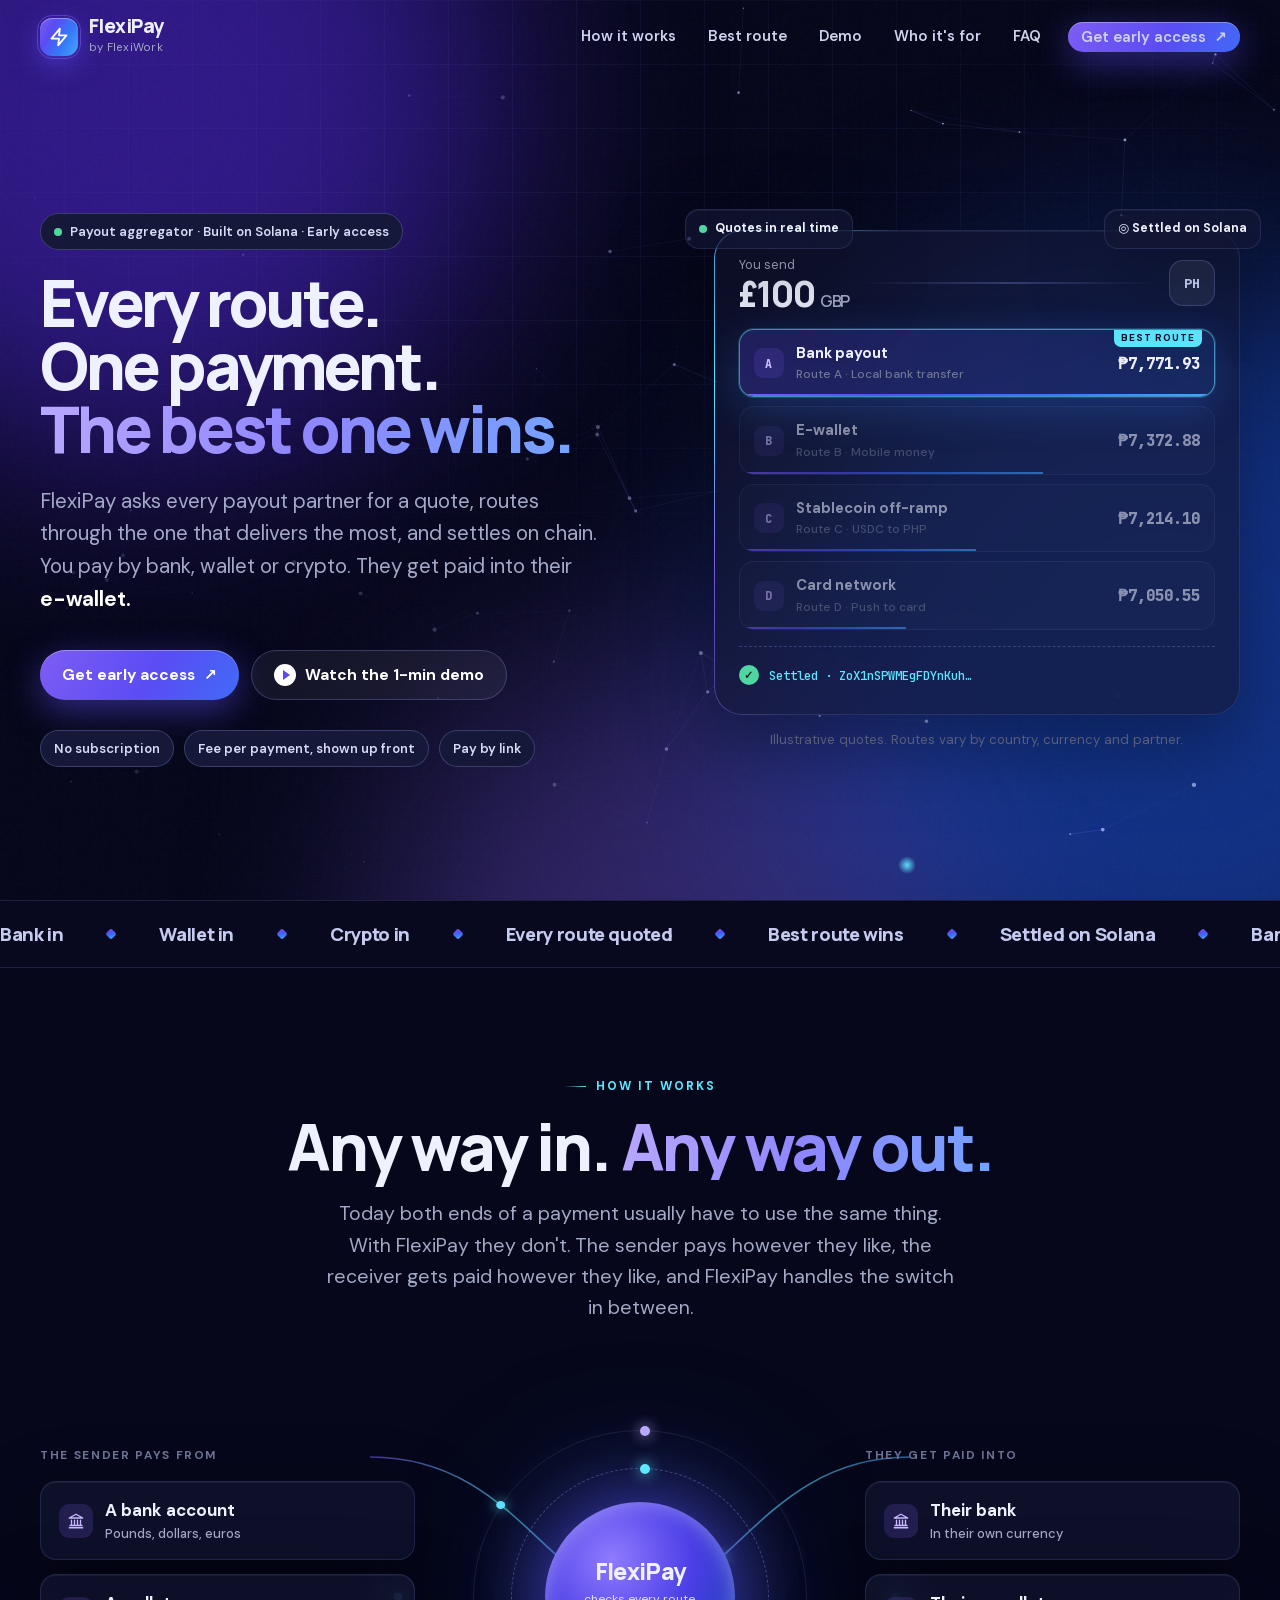
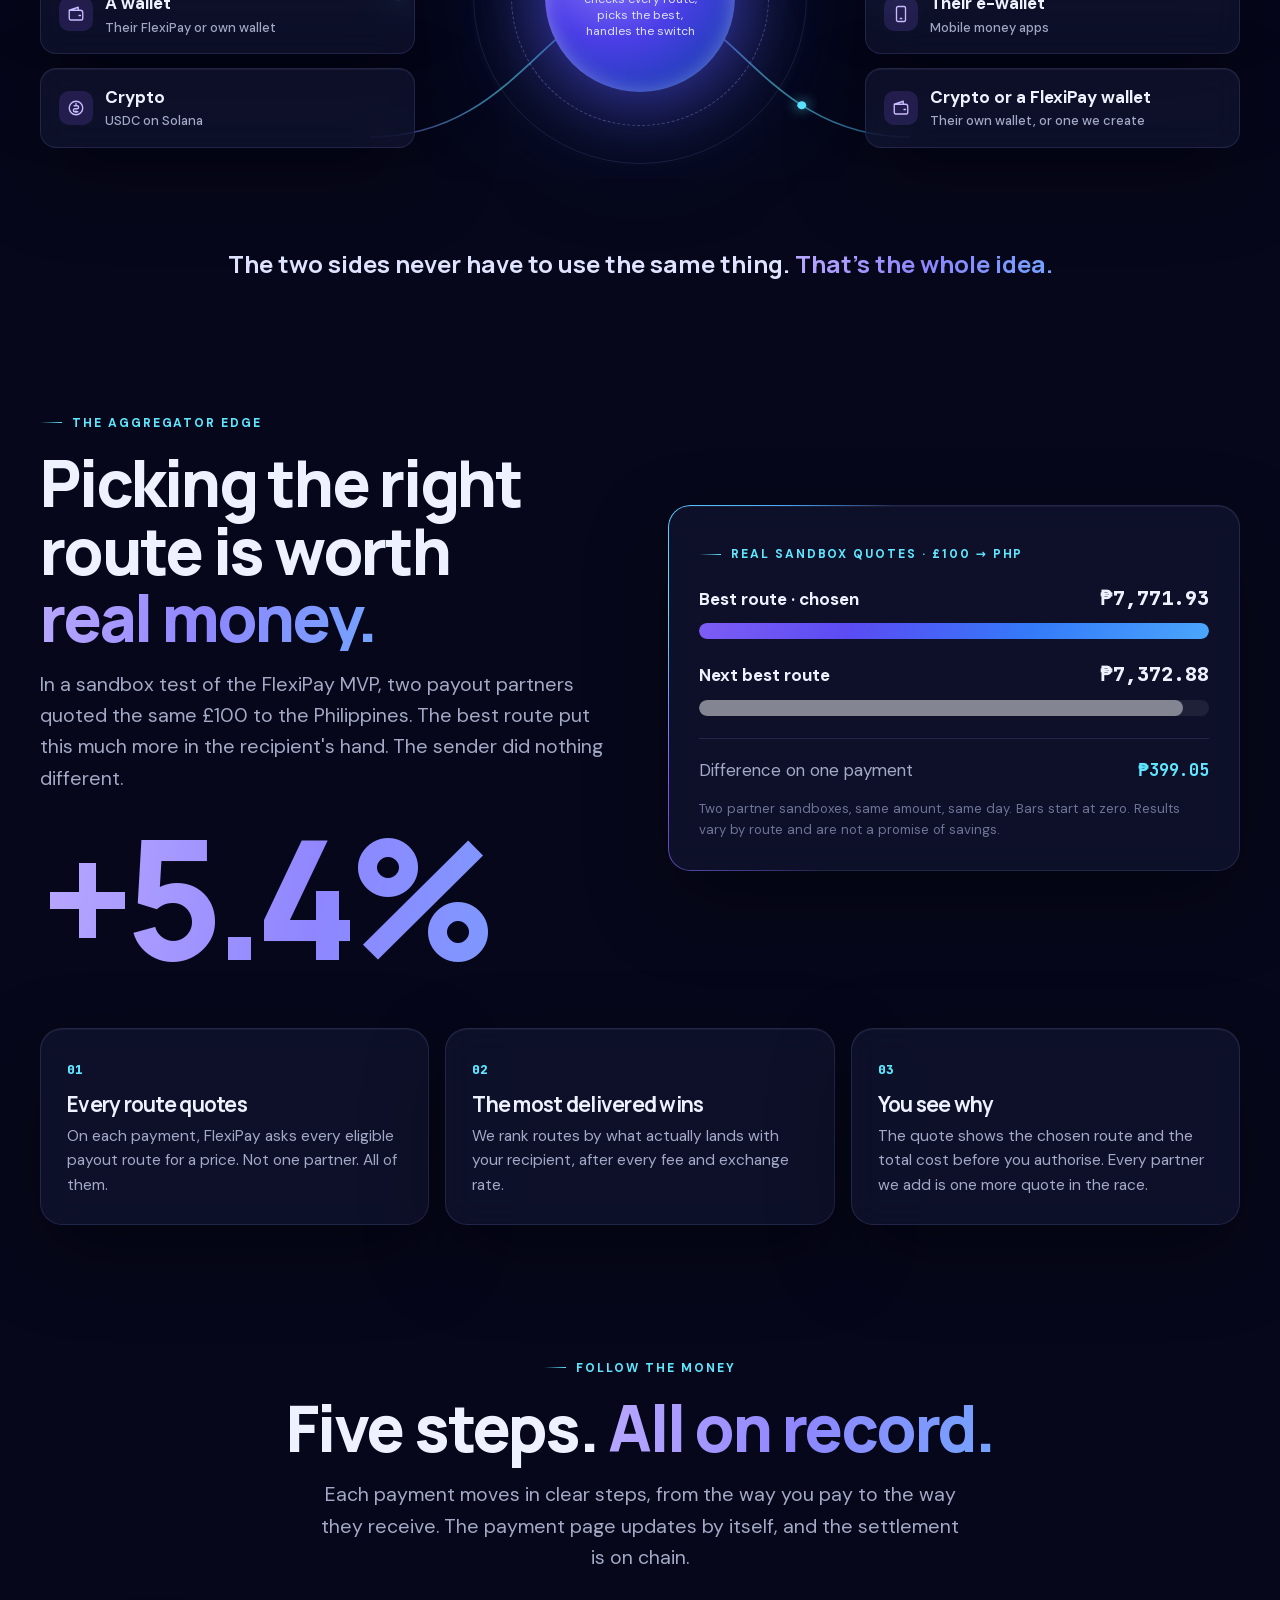
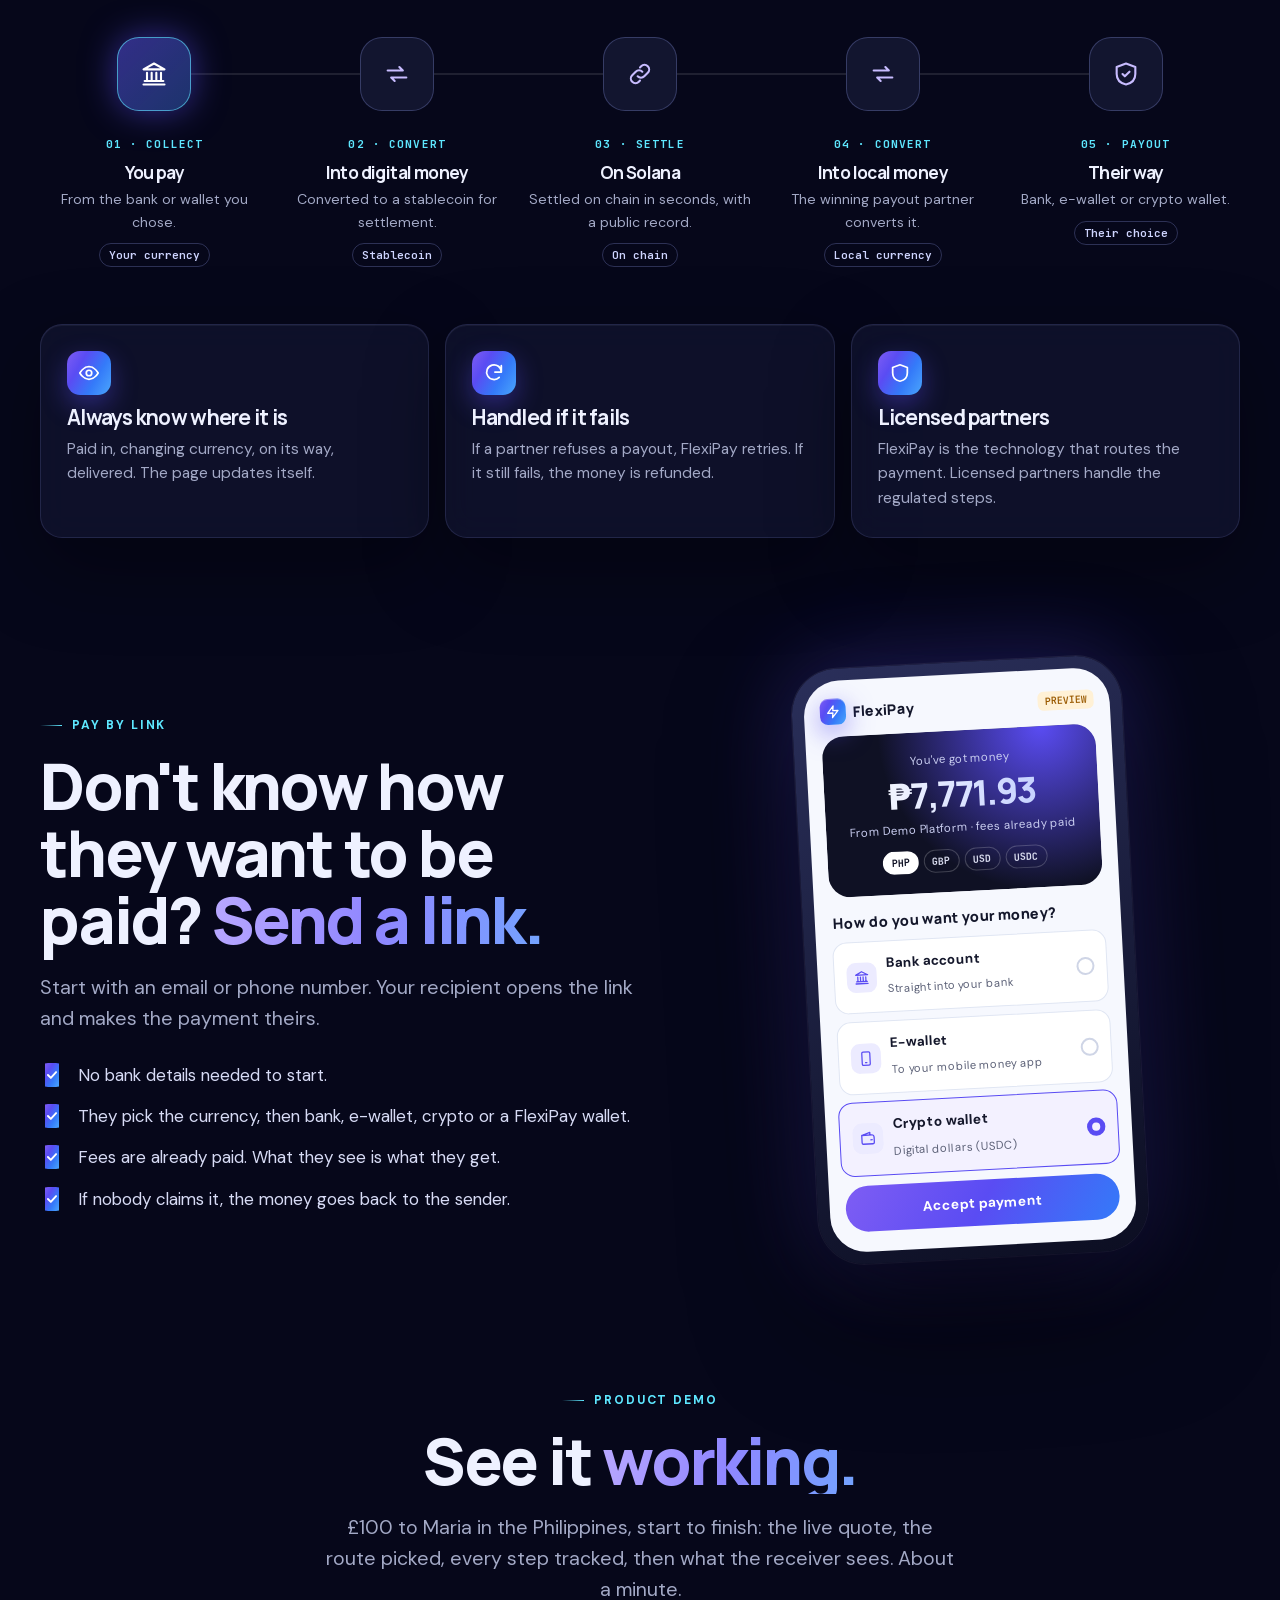
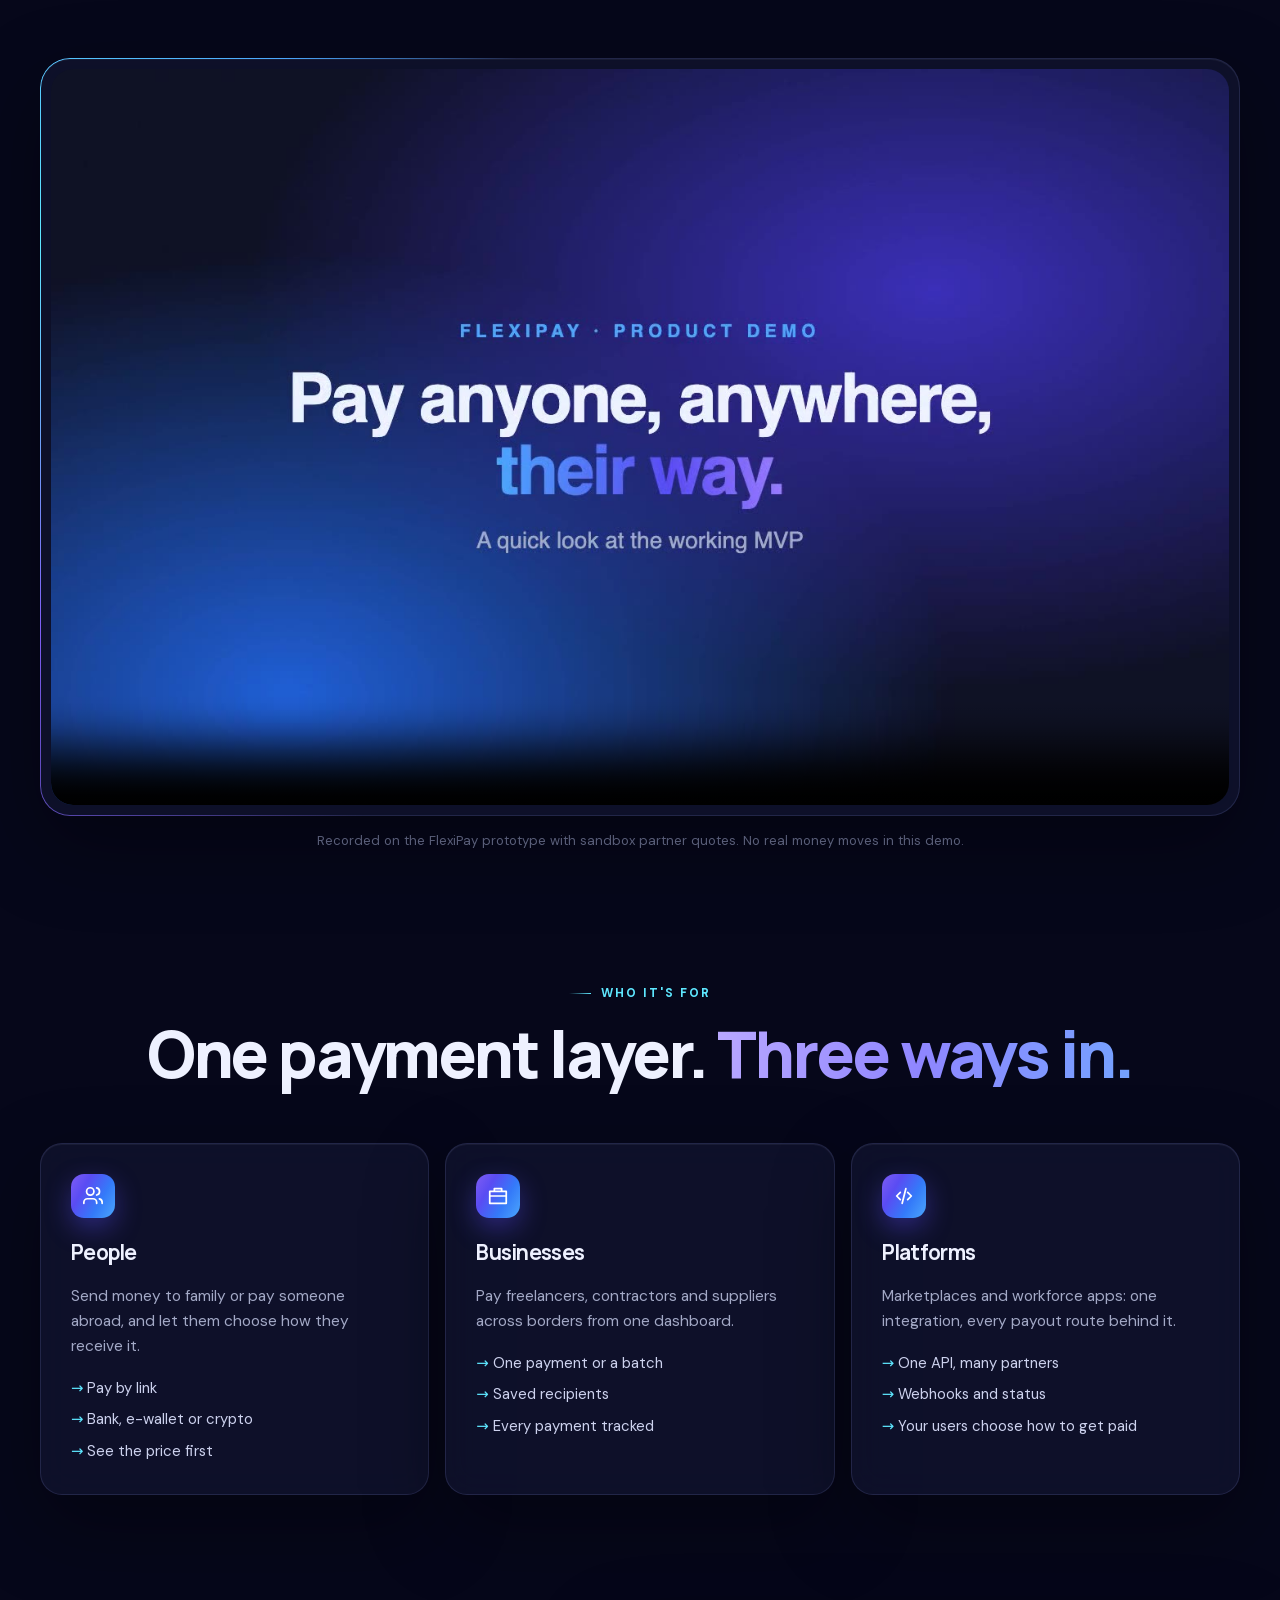
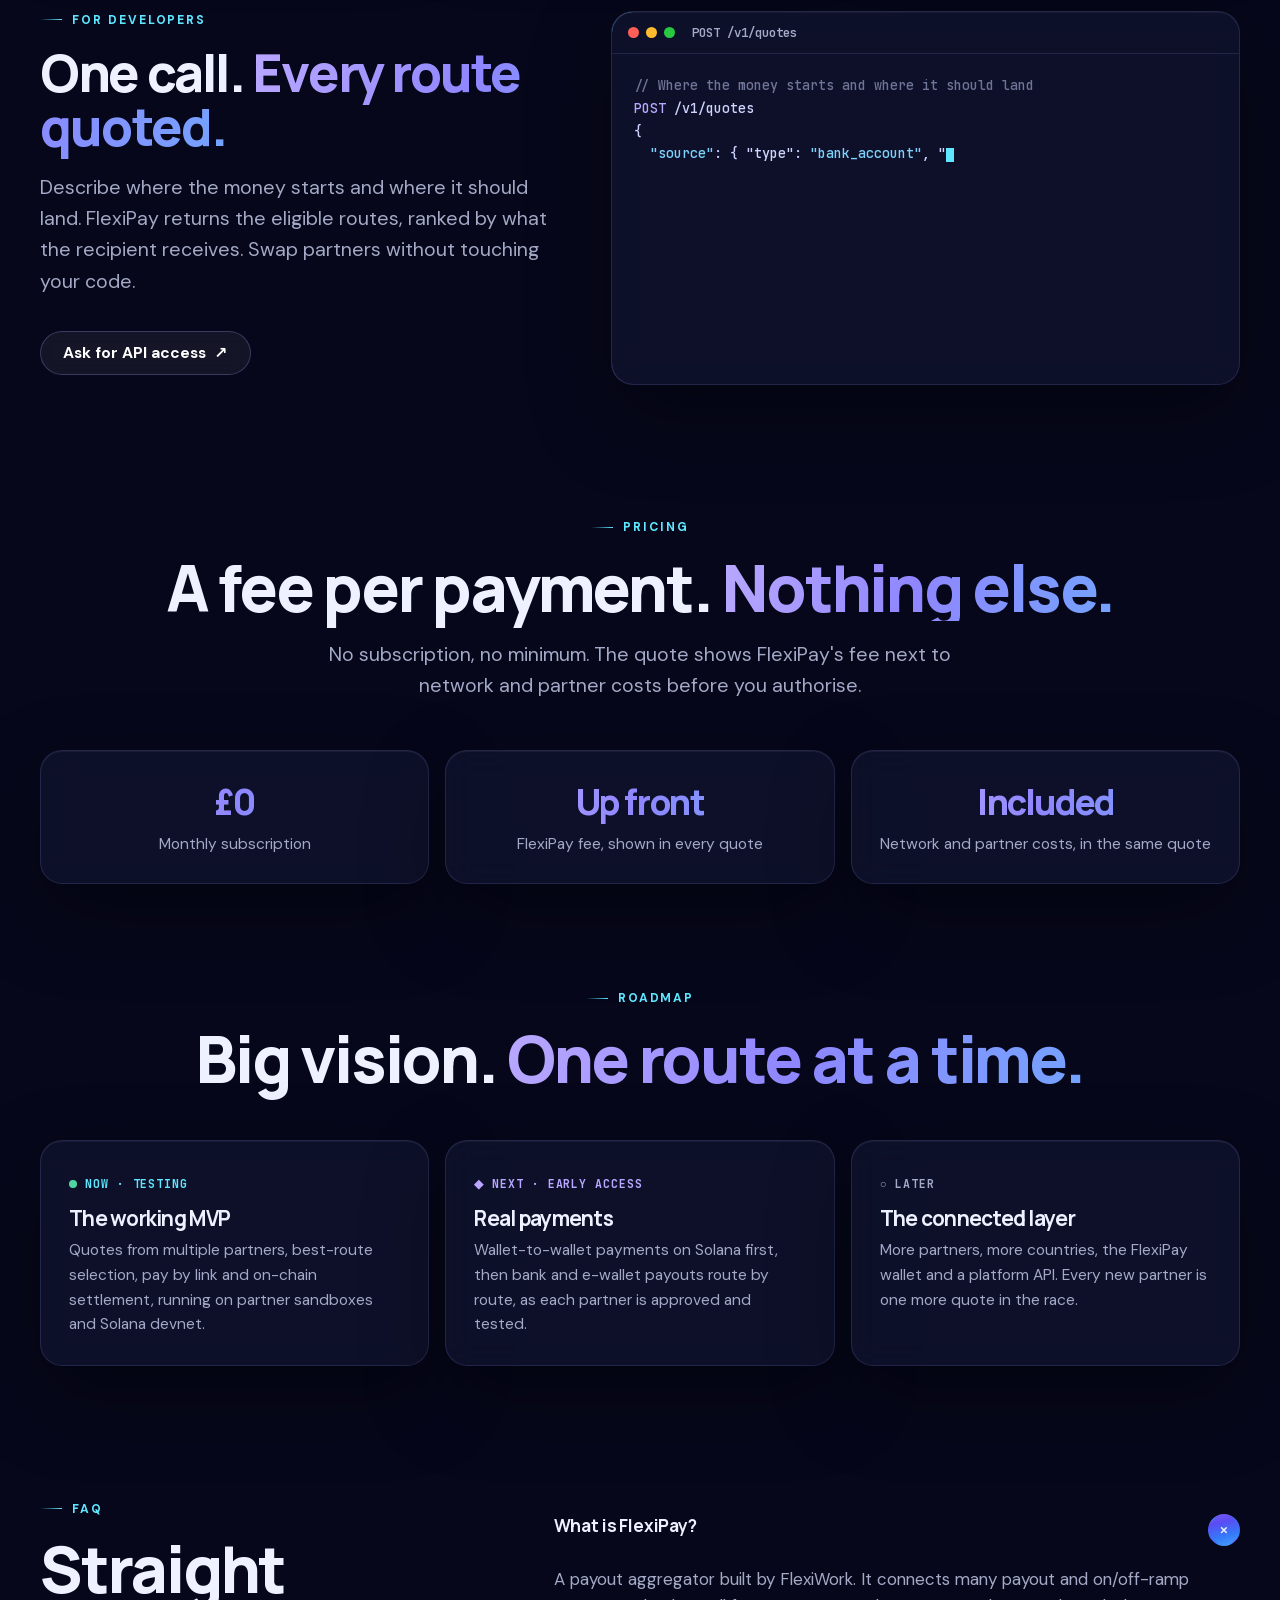
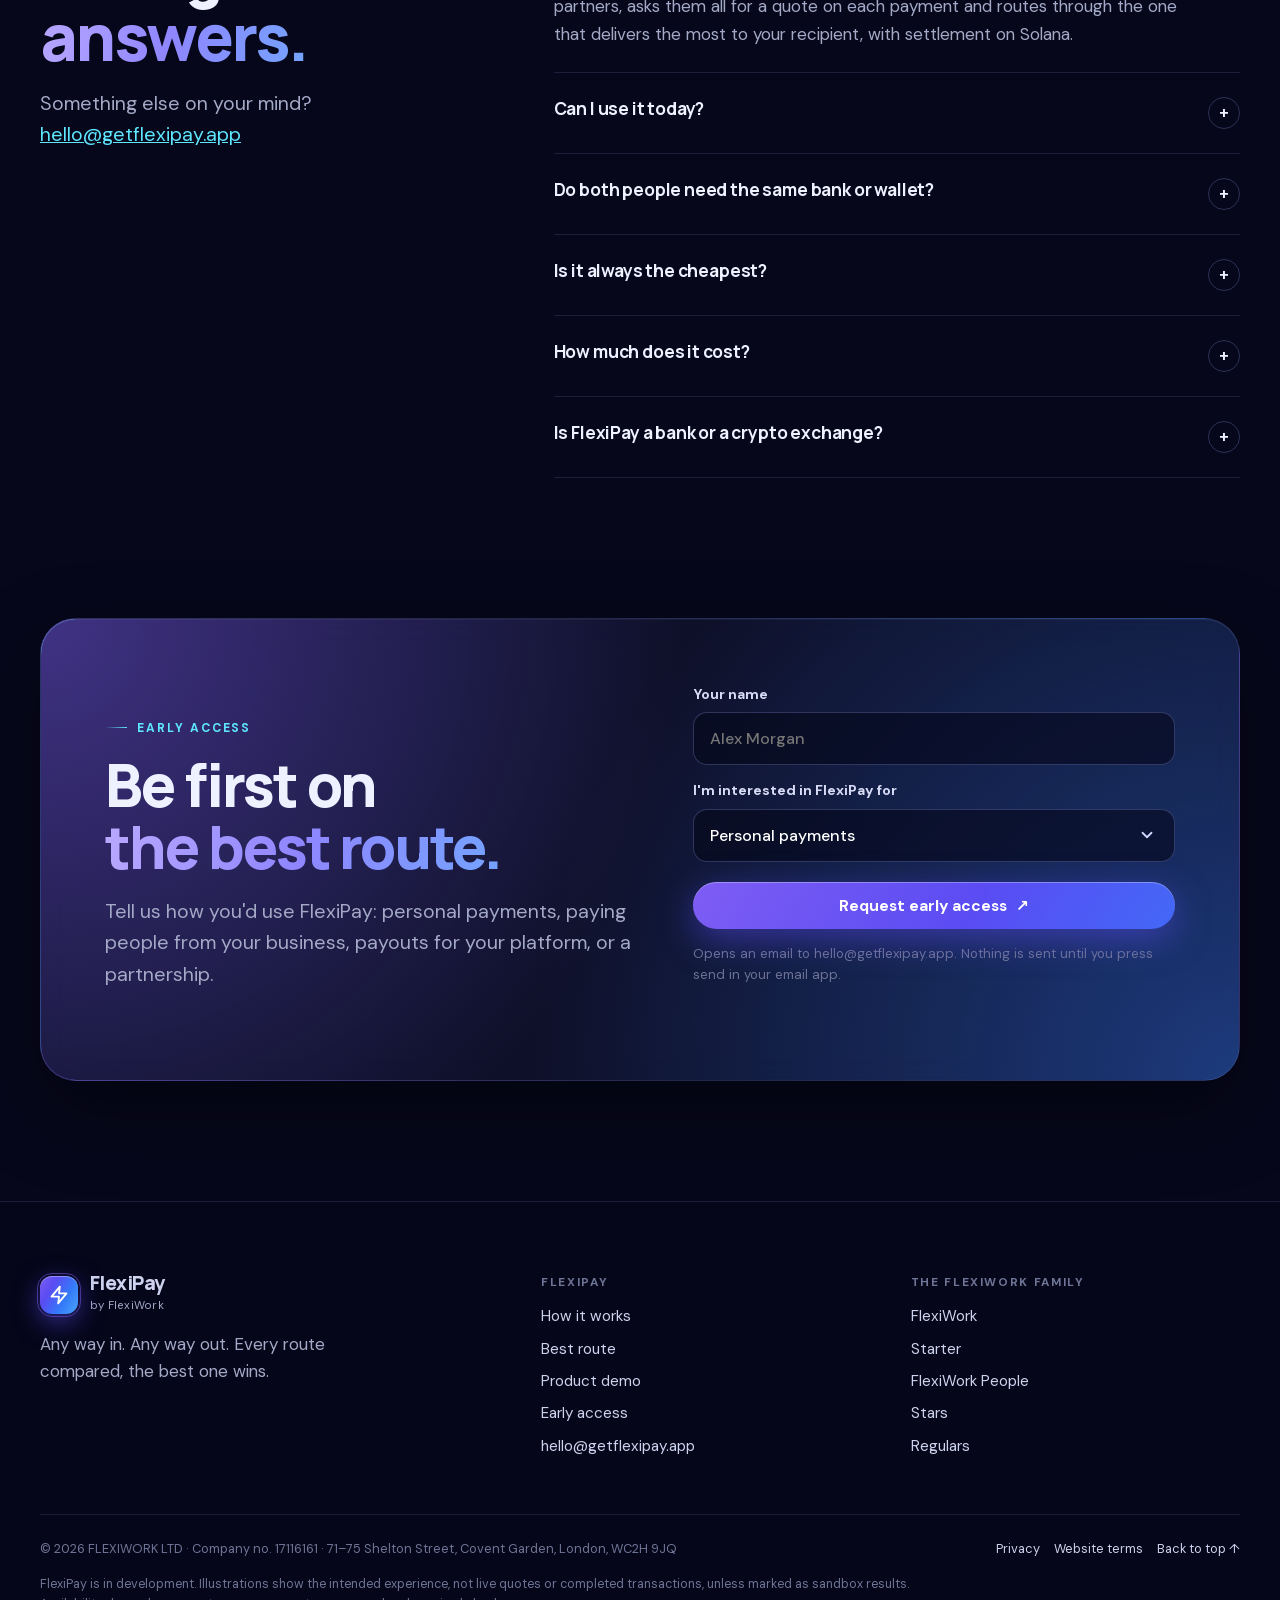
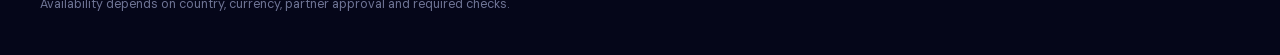
==== commit 9312ea00: "Landing polish: hero tags no longer hide the caption, steps line only between icons, 60fps faster de" ====
--- a/index.html
+++ b/index.html
@@ -19,9 +19,9 @@
 <link rel="icon" href="assets/favicon.svg" type="image/svg+xml">
 <link rel="preload" href="assets/fonts/manrope.woff2" as="font" type="font/woff2" crossorigin>
 <link rel="stylesheet" href="assets/fonts.css?v=1">
-<link rel="stylesheet" href="assets/fp.css?v=1">
+<link rel="stylesheet" href="assets/fp.css?v=2">
 <script>document.documentElement.classList.add('js')</script>
-<script defer src="assets/fp.js?v=1"></script>
+<script defer src="assets/fp.js?v=2"></script>
 <script type="application/ld+json">{"@context":"https://schema.org","@graph":[{"@type":"Organization","@id":"https://getflexipay.app/#org","name":"FlexiWork","legalName":"FLEXIWORK LTD","url":"https://joinflexiwork.co.uk/","email":"hello@getflexipay.app","identifier":{"@type":"PropertyValue","propertyID":"Companies House company number","value":"17116161"},"address":{"@type":"PostalAddress","streetAddress":"71-75 Shelton Street, Covent Garden","addressLocality":"London","postalCode":"WC2H 9JQ","addressCountry":"GB"}},{"@type":"WebSite","@id":"https://getflexipay.app/#website","name":"FlexiPay","url":"https://getflexipay.app/","publisher":{"@id":"https://getflexipay.app/#org"}},{"@type":"SoftwareApplication","name":"FlexiPay","url":"https://getflexipay.app/","applicationCategory":"FinanceApplication","operatingSystem":"Web","description":"Payout aggregator built on Solana: compares eligible payout routes on every payment and routes through the one that delivers the most to the recipient. In development; early access.","publisher":{"@id":"https://getflexipay.app/#org"}}]}</script>
 </head>
 <body>
@@ -46,11 +46,11 @@
   <div class="shell hero-grid">
     <div>
       <span class="chip rv"><span class="dot"></span> Payout aggregator · Built on Solana · Early access</span>
-      <h1 class="words">Every route. One payment. <span class="grad">The best one wins.</span></h1>
+      <h1 class="words">Every route.<br>One payment.<br><span class="grad">The best one wins.</span></h1>
       <p class="lead rv" style="--d:.25s">FlexiPay asks every payout partner for a quote, routes through the one that delivers the most, and settles on chain. You pay by bank, wallet or crypto. They get paid into their <span class="rotator" aria-hidden="true"><span class="on">bank account.</span><span>e-wallet.</span><span>crypto wallet.</span><span>FlexiPay wallet.</span></span><span class="sr-only" style="position:absolute;left:-9999px">bank, e-wallet or crypto wallet.</span></p>
       <div class="hero-ctas rv" style="--d:.4s">
         <a class="btn btn-primary magnet" href="#access">Get early access <span class="arr">↗</span></a>
-        <a class="btn btn-ghost magnet" href="#demo"><span class="play" aria-hidden="true"></span> Watch the 75s demo</a>
+        <a class="btn btn-ghost magnet" href="#demo"><span class="play" aria-hidden="true"></span> Watch the 1-min demo</a>
       </div>
       <div class="hero-meta rv" style="--d:.55s"><span class="chip">No subscription</span><span class="chip">Fee per payment, shown up front</span><span class="chip">Pay by link</span></div>
     </div>
@@ -183,9 +183,9 @@
 <section class="section" id="demo"><div class="shell">
   <div class="center rv"><span class="kicker">Product demo</span>
     <h2 class="h2 words">See it <span class="grad">working.</span></h2>
-    <p class="lead">£100 to Maria in the Philippines, start to finish: the live quote, the route picked, every step tracked, then what the receiver sees. 75 seconds.</p></div>
+    <p class="lead">£100 to Maria in the Philippines, start to finish: the live quote, the route picked, every step tracked, then what the receiver sees. About a minute.</p></div>
   <div class="video-wrap panel glow-border rv">
-    <video controls playsinline preload="none" poster="assets/flexipay-demo-poster.png"><source src="assets/flexipay-demo.mp4" type="video/mp4">Your browser can't play this video. <a href="assets/flexipay-demo.mp4">Download it</a>.</video>
+    <video controls playsinline preload="none" poster="assets/flexipay-demo-poster.jpg"><source src="assets/flexipay-demo-60fps.mp4" type="video/mp4">Your browser can't play this video. <a href="assets/flexipay-demo-60fps.mp4">Download it</a>.</video>
   </div>
   <p class="note video-note">Recorded on the FlexiPay prototype with sandbox partner quotes. No real money moves in this demo.</p>
 </div></section>
@@ -219,7 +219,7 @@
     <div class="card panel rv" style="--d:.1s"><b class="grad">Up front</b><p>FlexiPay fee, shown in every quote</p></div>
     <div class="card panel rv" style="--d:.2s"><b class="grad">Included</b><p>Network and partner costs, in the same quote</p></div>
   </div>
-  <div class="center rv" style="margin-top:110px"><span class="kicker">Roadmap</span>
+  <div class="center rv" style="margin-top:clamp(56px,8vw,96px)"><span class="kicker">Roadmap</span>
     <h2 class="h2 words">Big vision. <span class="grad">One route at a time.</span></h2></div>
   <div class="road">
     <div class="card panel rv"><span class="state"><span class="dot"></span> Now · testing</span><h3>The working MVP</h3><p>Quotes from multiple partners, best-route selection, pay by link and on-chain settlement, running on partner sandboxes and Solana devnet.</p></div>
--- a/assets/fp.css
+++ b/assets/fp.css
@@ -29,7 +29,7 @@
 @keyframes blob{0%{translate:0 0;scale:1}50%{translate:80px 60px;scale:1.12}100%{translate:-60px 30px;scale:.95}}
 .bg-grid{position:fixed;inset:0;z-index:-1;pointer-events:none;background-image:linear-gradient(rgba(140,150,255,.06) 1px,transparent 1px),linear-gradient(90deg,rgba(140,150,255,.06) 1px,transparent 1px);background-size:64px 64px;mask-image:radial-gradient(ellipse 80% 60% at 50% 20%,#000 30%,transparent 80%)}
 .bg-noise{position:fixed;inset:0;z-index:-1;pointer-events:none;opacity:.05;background-image:url("data:image/svg+xml,%3Csvg xmlns='http://www.w3.org/2000/svg' width='160' height='160'%3E%3Cfilter id='n'%3E%3CfeTurbulence baseFrequency='.9' numOctaves='2'/%3E%3C/filter%3E%3Crect width='100%25' height='100%25' filter='url(%23n)'/%3E%3C/svg%3E")}
-#net{position:absolute;inset:0;width:100%;height:100%;z-index:0;pointer-events:none}
+#net{position:absolute;inset:0;width:100%;height:100%;z-index:0;pointer-events:none;-webkit-mask-image:linear-gradient(90deg,rgba(0,0,0,.18) 0%,rgba(0,0,0,.35) 42%,#000 62%);mask-image:linear-gradient(90deg,rgba(0,0,0,.18) 0%,rgba(0,0,0,.35) 42%,#000 62%)}
 .progress{position:fixed;top:0;left:0;height:3px;width:100%;transform-origin:0 50%;scale:0 1;background:var(--grad);z-index:100;box-shadow:0 0 18px rgba(94,231,255,.6)}
 
 /* ---------- header ---------- */
@@ -68,7 +68,8 @@
 .btn .play::before{content:"";border-left:7px solid var(--indigo);border-top:5px solid transparent;border-bottom:5px solid transparent;margin-left:2px}
 
 /* ---------- shared ---------- */
-.section{padding:120px 0;position:relative}
+.section{padding:100px 0;position:relative}
+.section + .section{padding-top:24px}
 .kicker{display:inline-flex;align-items:center;gap:10px;font:700 .76rem/1 var(--body);letter-spacing:.16em;text-transform:uppercase;color:var(--cyan)}
 .kicker::before{content:"";width:22px;height:1px;background:linear-gradient(90deg,transparent,var(--cyan))}
 .h2{font-size:clamp(2.3rem,5vw,4.1rem);font-weight:800;margin:18px 0 18px}
@@ -81,7 +82,7 @@
 .glow-border::before{content:"";position:absolute;inset:-1px;border-radius:inherit;padding:1px;background:conic-gradient(from var(--a,0deg),transparent 0 60%,#7e5df4 70%,#5ee7ff 80%,#4ba6fc 88%,transparent 95%);-webkit-mask:linear-gradient(#000 0 0) content-box,linear-gradient(#000 0 0);-webkit-mask-composite:xor;mask-composite:exclude;animation:spin 6s linear infinite;z-index:-1}
 @property --a{syntax:"<angle>";inherits:false;initial-value:0deg}
 @keyframes spin{to{--a:360deg}}
-.chip{display:inline-flex;align-items:center;gap:8px;padding:7px 13px;border-radius:999px;background:rgba(255,255,255,.06);border:1px solid var(--line2);font-size:.82rem;font-weight:600;color:#d7dbf5}
+.chip{display:inline-flex;align-items:center;gap:8px;padding:7px 13px;border-radius:999px;background:#151838;border:1px solid var(--line2);font-size:.82rem;font-weight:600;color:#d7dbf5}
 .dot{width:8px;height:8px;border-radius:50%;background:var(--ok);box-shadow:0 0 0 0 rgba(79,214,162,.6);animation:pulse 2s infinite}
 @keyframes pulse{0%{box-shadow:0 0 0 0 rgba(79,214,162,.55)}100%{box-shadow:0 0 0 12px rgba(79,214,162,0)}}
 .note{font-size:.82rem;color:var(--dim)}
@@ -96,7 +97,7 @@
 /* ---------- hero ---------- */
 .hero{position:relative;padding:150px 0 70px;min-height:100vh;display:flex;align-items:center;overflow:hidden}
 .hero-grid{position:relative;z-index:1;display:grid;grid-template-columns:1.08fr .92fr;gap:56px;align-items:center}
-.hero h1{font-size:clamp(2.7rem,5.9vw,5.1rem);font-weight:800;letter-spacing:-.05em;line-height:.98;margin:22px 0 24px}
+.hero h1{font-size:clamp(2.6rem,5vw,4.6rem);font-weight:800;letter-spacing:-.05em;line-height:.98;margin:22px 0 24px}
 .hero .lead{font-size:clamp(1.08rem,1.7vw,1.28rem);max-width:560px}
 .rotator{display:inline-grid;vertical-align:top;height:1.6em;overflow:hidden}
 .rotator span{grid-area:1/1;translate:0 110%;opacity:0;transition:translate .6s cubic-bezier(.2,.7,.2,1),opacity .6s;color:#fff;font-weight:700}
@@ -116,9 +117,10 @@
 .race-arrow::after{content:"";position:absolute;top:0;left:-30%;width:30%;height:100%;background:linear-gradient(90deg,transparent,var(--cyan),transparent);animation:zip 1.6s linear infinite}
 @keyframes zip{to{left:100%}}
 .routes{display:flex;flex-direction:column;gap:9px}
-.route{position:relative;display:grid;grid-template-columns:auto 1fr auto;align-items:center;gap:12px;padding:12px 14px;border-radius:15px;background:rgba(255,255,255,.035);border:1px solid var(--line);overflow:hidden;transition:border-color .4s,background .4s,translate .5s}
+.route{position:relative;display:grid;grid-template-columns:auto minmax(0,1fr) auto;align-items:center;gap:12px;padding:12px 14px;border-radius:15px;background:rgba(255,255,255,.035);border:1px solid var(--line);overflow:hidden;transition:border-color .4s,background .4s,translate .5s}
 .route .rname{font-weight:700;font-size:.92rem}
-.route .rname small{display:block;font-weight:500;color:var(--dim);font-size:.74rem}
+.route .rname{min-width:0}
+.route .rname small{display:block;font-weight:500;color:var(--dim);font-size:.74rem;white-space:nowrap;overflow:hidden;text-overflow:ellipsis}
 .route .ico{width:30px;height:30px;border-radius:9px;display:grid;place-items:center;background:rgba(126,93,244,.16);color:#c8bcff;font:800 .72rem var(--mono)}
 .route .rval{font:800 .98rem var(--mono);text-align:right;min-width:92px}
 .route .bar{position:absolute;left:0;bottom:0;height:2px;width:0;background:var(--grad);transition:width 1s cubic-bezier(.2,.7,.2,1)}
@@ -133,8 +135,8 @@
 .race-foot .ok{width:20px;height:20px;border-radius:50%;background:var(--ok);display:grid;place-items:center;color:#04261a;font-weight:900;font-size:.7rem;flex:none;scale:0;transition:scale .4s cubic-bezier(.3,1.6,.5,1)}
 .race-foot.done .ok{scale:1}
 .float-tag{position:absolute;padding:9px 13px;border-radius:14px;font-size:.78rem;font-weight:700;display:flex;align-items:center;gap:8px;white-space:nowrap;animation:bob 6s ease-in-out infinite}
-.float-tag.t1{left:-34px;top:-20px;animation-delay:-2s}
-.float-tag.t2{right:-26px;bottom:-50px}
+.float-tag.t1{left:-30px;top:-22px;animation-delay:-2s}
+.float-tag.t2{right:-22px;top:-22px}
 @keyframes bob{0%,100%{translate:0 0}50%{translate:0 -12px}}
 
 /* ---------- marquee ---------- */
@@ -192,13 +194,15 @@
 
 /* ---------- steps (inside a payment) ---------- */
 .steps{position:relative;display:grid;grid-template-columns:repeat(5,1fr);gap:14px;margin-top:64px}
-.steps-line{position:absolute;left:8%;right:8%;top:37px;height:2px;background:rgba(255,255,255,.08);border-radius:2px}
+.steps-line{position:absolute;left:10%;width:80%;top:36px;height:2px;background:rgba(255,255,255,.1);border-radius:2px;z-index:0}
 .steps-line i{position:absolute;inset:0;width:var(--p,0%);background:var(--grad);box-shadow:0 0 16px rgba(94,231,255,.6);border-radius:2px;transition:width .2s linear}
-.steps-line .coin{position:absolute;top:50%;left:var(--p,0%);width:22px;height:22px;margin:-11px 0 0 -11px;border-radius:50%;background:radial-gradient(circle at 35% 30%,#fff,#7dd3fc 40%,#347af9);box-shadow:0 0 20px #5ee7ff;transition:left .2s linear}
+.steps-line .coin{position:absolute;top:50%;left:var(--p,0%);width:14px;height:14px;margin:-7px 0 0 -7px;border-radius:50%;background:radial-gradient(circle at 35% 30%,#fff,#7dd3fc 45%,#347af9);box-shadow:0 0 14px #5ee7ff;transition:left .2s linear,top .2s linear}
+.steps-line.v i{width:100%;height:var(--p,0%);bottom:auto}
+.steps-line.v .coin{left:50%;top:var(--p,0%)}
 .step{text-align:center;position:relative;z-index:1}
-.step .s-ico{width:74px;height:74px;margin:0 auto 18px;border-radius:22px;display:grid;place-items:center;background:var(--panel-solid);border:1px solid var(--line2);transition:border-color .4s,box-shadow .4s,background .4s}
+.step .s-ico{position:relative;z-index:2;width:74px;height:74px;margin:0 auto 18px;border-radius:22px;display:grid;place-items:center;background:var(--panel-solid);border:1px solid var(--line2);transition:border-color .4s,box-shadow .4s,background .4s}
 .step .s-ico svg{width:28px;height:28px;fill:none;stroke:#c8bcff;stroke-width:1.8;stroke-linecap:round;stroke-linejoin:round}
-.step.lit .s-ico{border-color:rgba(94,231,255,.6);background:linear-gradient(135deg,rgba(90,76,243,.45),rgba(52,122,249,.3));box-shadow:0 0 34px rgba(90,76,243,.55)}
+.step.lit .s-ico{border-color:rgba(94,231,255,.6);background:linear-gradient(135deg,rgba(90,76,243,.45),rgba(52,122,249,.3)),var(--panel-solid);box-shadow:0 0 34px rgba(90,76,243,.55)}
 .step.lit .s-ico svg{stroke:#fff}
 .step small{font:700 .7rem var(--mono);letter-spacing:.1em;color:var(--cyan)}
 .step h4{font-size:1.08rem;margin:8px 0 6px}
@@ -252,7 +256,7 @@
 .code .k{color:#b9a8ff}.code .s{color:#7dd3fc}.code .n{color:#4fd6a2}.code .c{color:var(--dim)}
 .caret{display:inline-block;width:8px;height:1.1em;background:var(--cyan);vertical-align:text-bottom;animation:blink 1s steps(1) infinite}
 @keyframes blink{50%{opacity:0}}
-.api{display:grid;grid-template-columns:.9fr 1.1fr;gap:56px;align-items:center;margin-top:110px}
+.api{display:grid;grid-template-columns:.9fr 1.1fr;gap:56px;align-items:center;margin-top:clamp(56px,8vw,96px)}
 
 /* ---------- pricing + roadmap ---------- */
 .price-grid{display:grid;grid-template-columns:repeat(3,1fr);gap:16px;margin-top:48px}
@@ -279,16 +283,18 @@
 .ea label{font-weight:700;font-size:.88rem;color:#d7dbf5}
 .ea input,.ea select{width:100%;margin-top:7px;padding:15px 16px;border-radius:14px;border:1px solid var(--line2);background:rgba(6,7,26,.6);color:#fff;font:500 1rem var(--body);transition:border-color .2s,box-shadow .2s}
 .ea input:focus,.ea select:focus{outline:none;border-color:var(--cyan);box-shadow:0 0 0 4px rgba(94,231,255,.15)}
-.ea select option{background:#12152f}
+.ea select{-webkit-appearance:none;appearance:none;padding-right:52px;cursor:pointer;background:rgba(6,7,26,.6) url("data:image/svg+xml,%3Csvg xmlns='http://www.w3.org/2000/svg' viewBox='0 0 24 24' fill='none' stroke='%23cfd5ff' stroke-width='2.4' stroke-linecap='round' stroke-linejoin='round'%3E%3Cpath d='M6 9l6 6 6-6'/%3E%3C/svg%3E") no-repeat right 18px center/18px}
+.ea select option{background:#12152f;color:#fff}
 .ea .btn{justify-content:center;margin-top:6px;padding:16px}
 #form-status{min-height:1.2em;color:var(--cyan);font-size:.88rem}
 
 /* ---------- footer ---------- */
-.footer{padding:80px 0 40px;border-top:1px solid var(--line);margin-top:120px;background:rgba(6,7,26,.7)}
+.footer{padding:72px 0 40px;border-top:1px solid var(--line);margin-top:20px;background:rgba(6,7,26,.7)}
 .foot-grid{display:grid;grid-template-columns:1.4fr 1fr 1fr;gap:40px}
 .footer h4{font:700 .74rem var(--body);letter-spacing:.14em;text-transform:uppercase;color:var(--dim);margin-bottom:14px}
 .footer a{display:block;text-decoration:none;color:#cdd2ee;margin:8px 0;font-size:.95rem}
 .footer a:hover{color:#fff}
+.footer a.brand{display:inline-flex;gap:12px;margin:0}
 .footer .tagline{color:var(--muted);margin-top:16px;max-width:340px}
 .legal{margin-top:48px;padding-top:24px;border-top:1px solid var(--line);display:flex;flex-wrap:wrap;justify-content:space-between;gap:12px;font-size:.8rem;color:var(--dim)}
 .legal a{display:inline;margin:0 0 0 14px;font-size:.8rem}
@@ -305,7 +311,7 @@
 
 /* ---------- responsive ---------- */
 @media (max-width:1020px){
-  .hero-grid,.best,.link-grid,.api,.access,.faq-grid{grid-template-columns:1fr}
+  .hero-grid,.best,.link-grid,.api,.access,.faq-grid{grid-template-columns:minmax(0,1fr)}
   .hero{padding-top:120px;min-height:auto}
   .race{max-width:560px}
   .float-tag.t1{left:auto;right:10px;top:-18px}
@@ -316,10 +322,7 @@
   .flow-svg{display:none}
   .flow-col{flex-direction:row;flex-wrap:wrap}.flow-col h4{flex-basis:100%}.flow-col .pill{flex:1 1 200px}
   .why,.aud,.assure,.price-grid,.road{grid-template-columns:1fr}
-  .steps{grid-template-columns:1fr;gap:26px;padding-left:34px}
-  .steps-line{left:10px;right:auto;top:10px;bottom:10px;width:2px;height:auto}
-  .steps-line i{width:100%!important;height:var(--p,0%)}
-  .steps-line .coin{left:50%!important;top:var(--p,0%);margin:-11px 0 0 -11px}
+  .steps{grid-template-columns:1fr;gap:30px}
   .step{text-align:left;display:grid;grid-template-columns:60px 1fr;gap:4px 16px;align-items:start}
   .step .s-ico{width:60px;height:60px;margin:0;grid-row:span 4;border-radius:18px}
   .step .tag{justify-self:start}
@@ -334,11 +337,13 @@
   .nav-links .btn{margin:10px 0 0;justify-content:center}
 }
 @media (max-width:560px){
-  .section{padding:84px 0}
+  #net{-webkit-mask-image:none;mask-image:none;opacity:.45}
+  .section{padding:68px 0}
+  .code pre{white-space:pre-wrap;word-break:break-word;font-size:.74rem;min-height:0}
   .shell{width:calc(100% - 32px)}
-  .hero h1{font-size:2.75rem}
+  .hero h1{font-size:2.45rem}
   .hero-ctas .btn{flex:1 1 100%;justify-content:center}
-  .route{grid-template-columns:auto 1fr auto;padding:11px 12px}
+  .route{grid-template-columns:auto minmax(0,1fr) auto;padding:11px 12px}
   .route .rval{min-width:0;font-size:.88rem}
   .float-tag{display:none}
   .faq details p{padding-right:0}
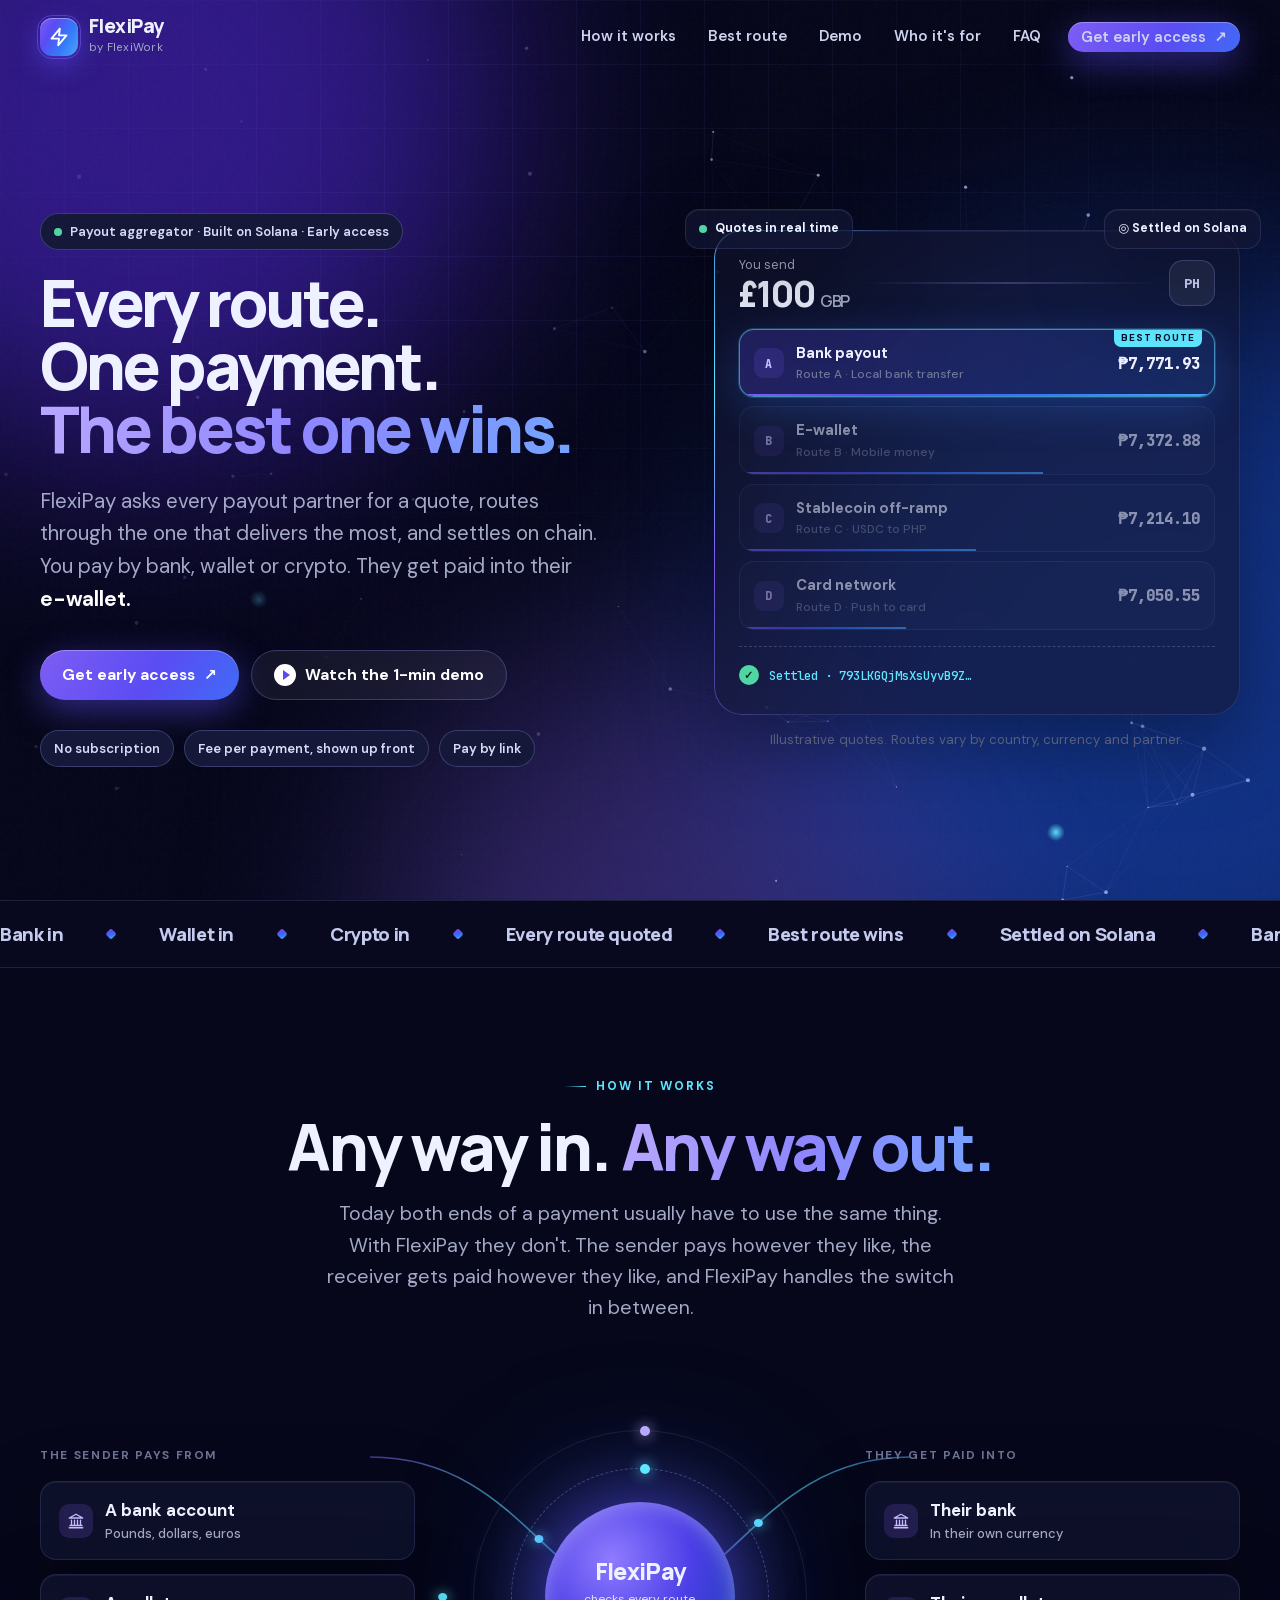
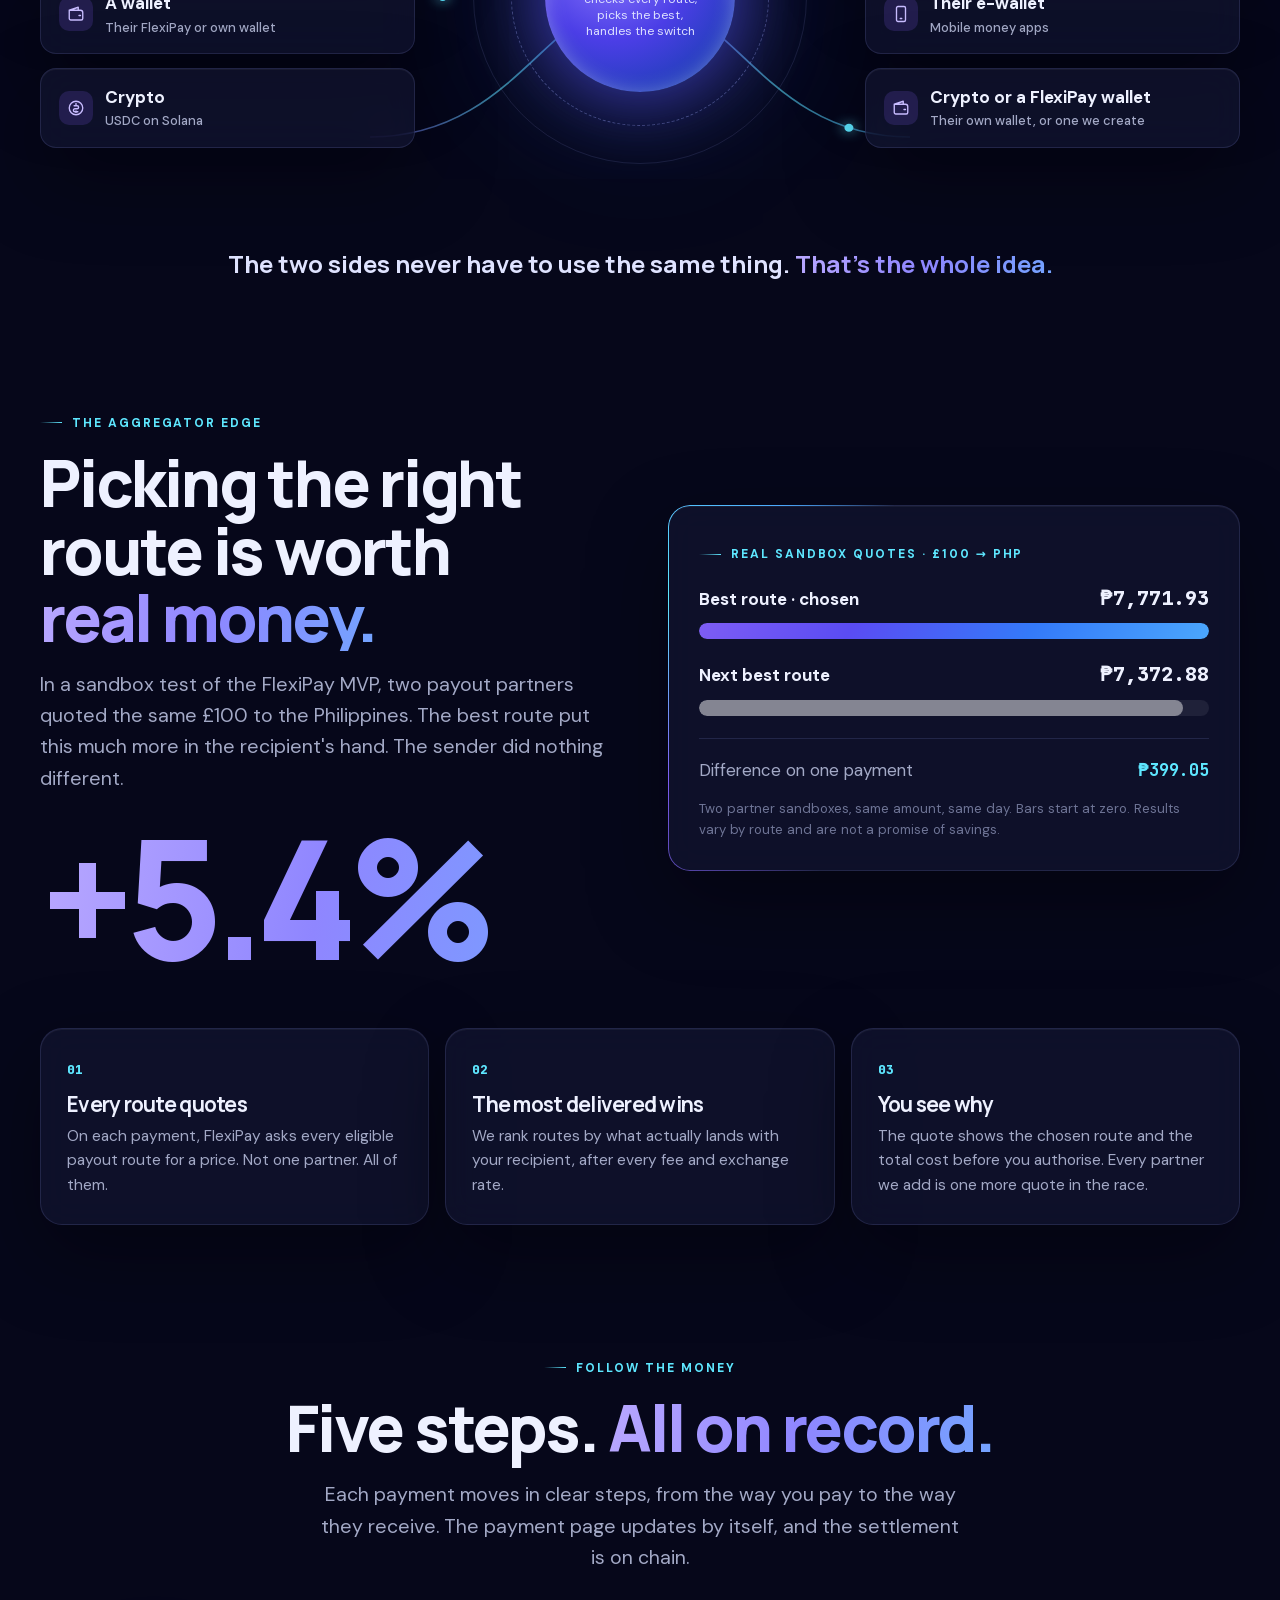
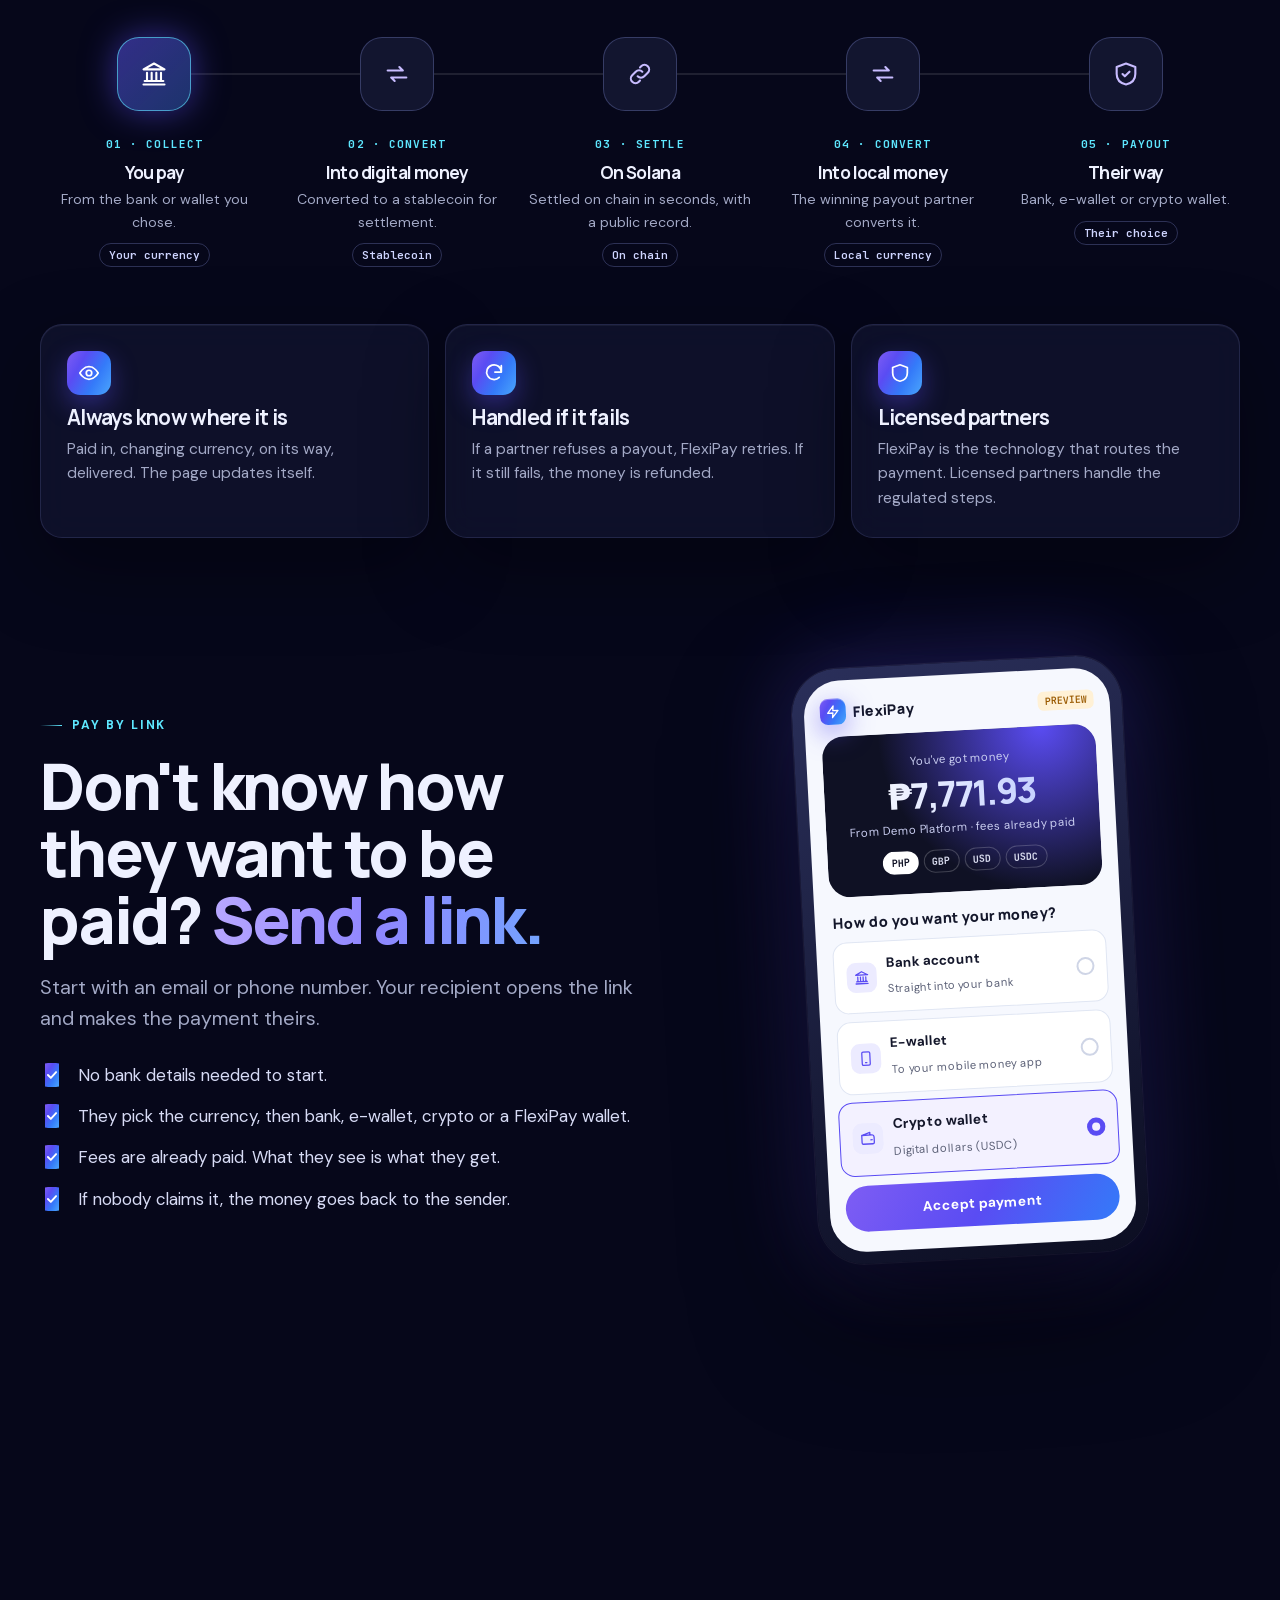
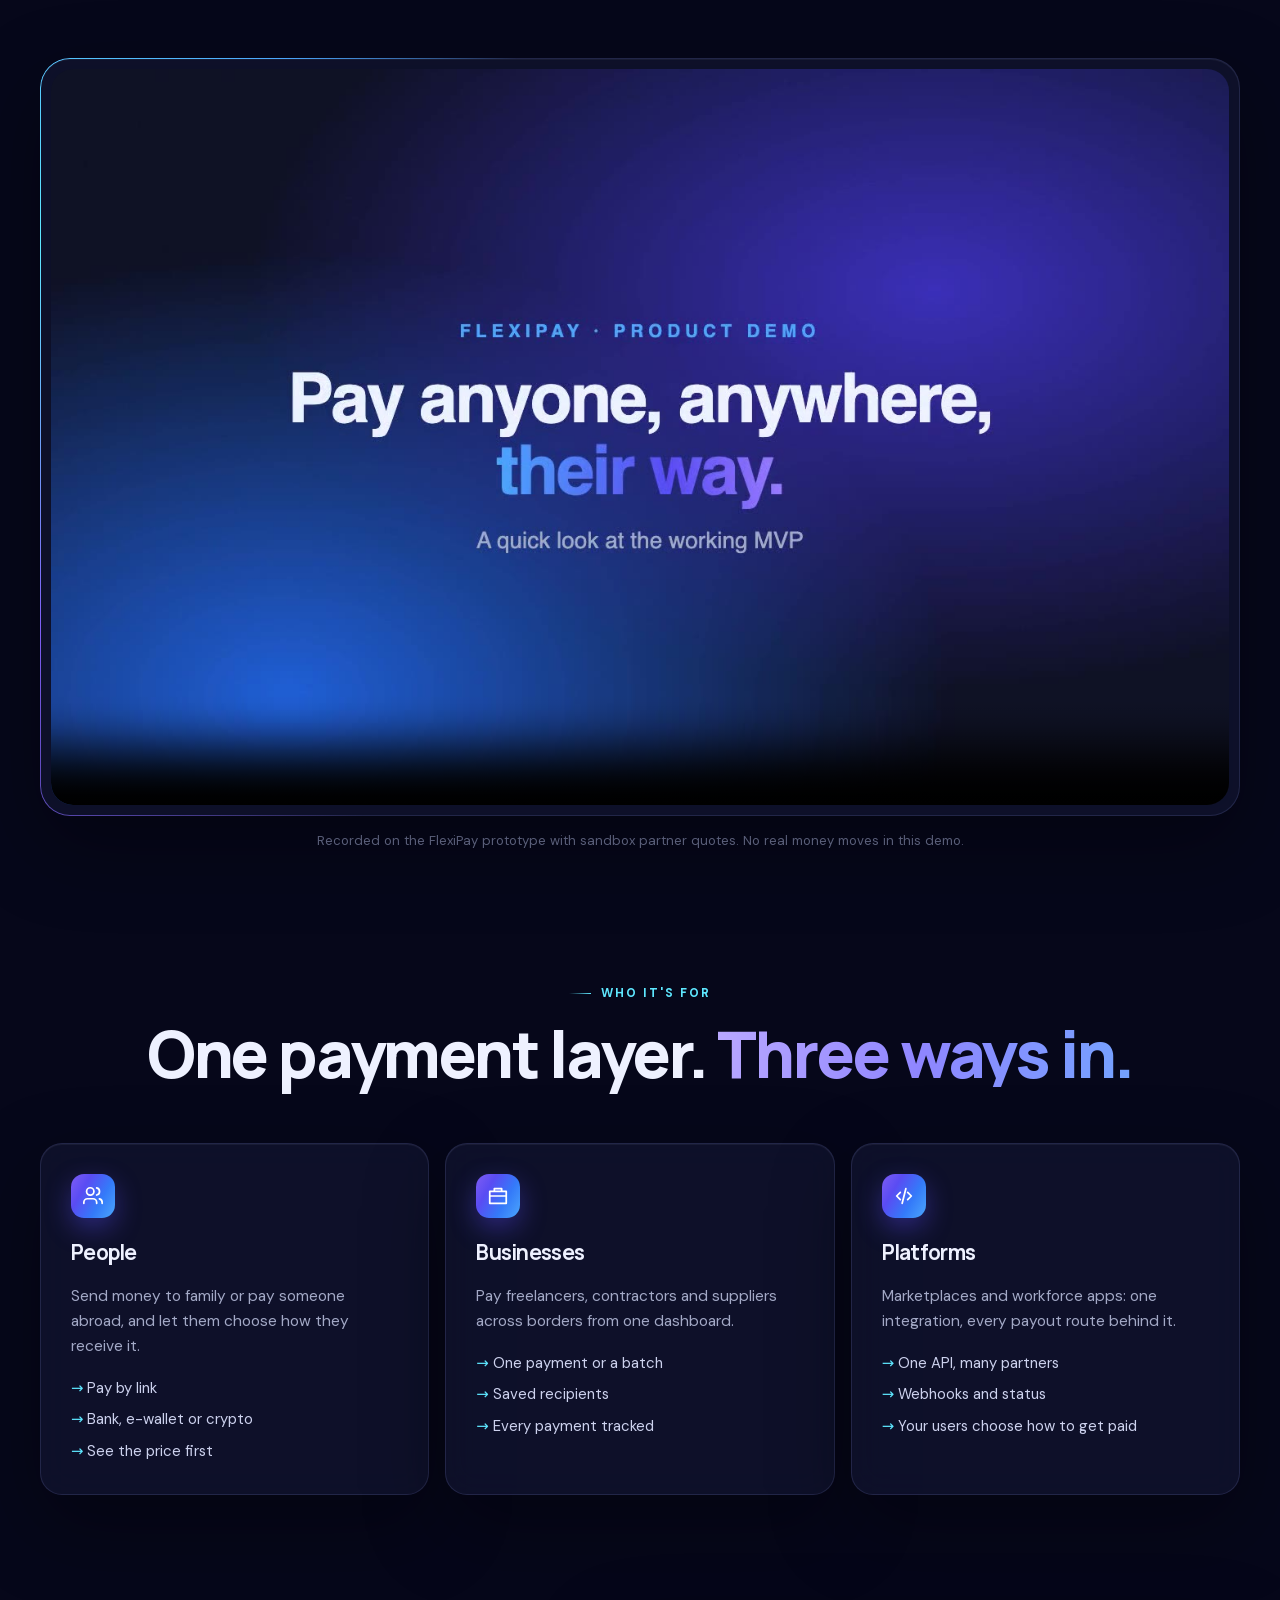
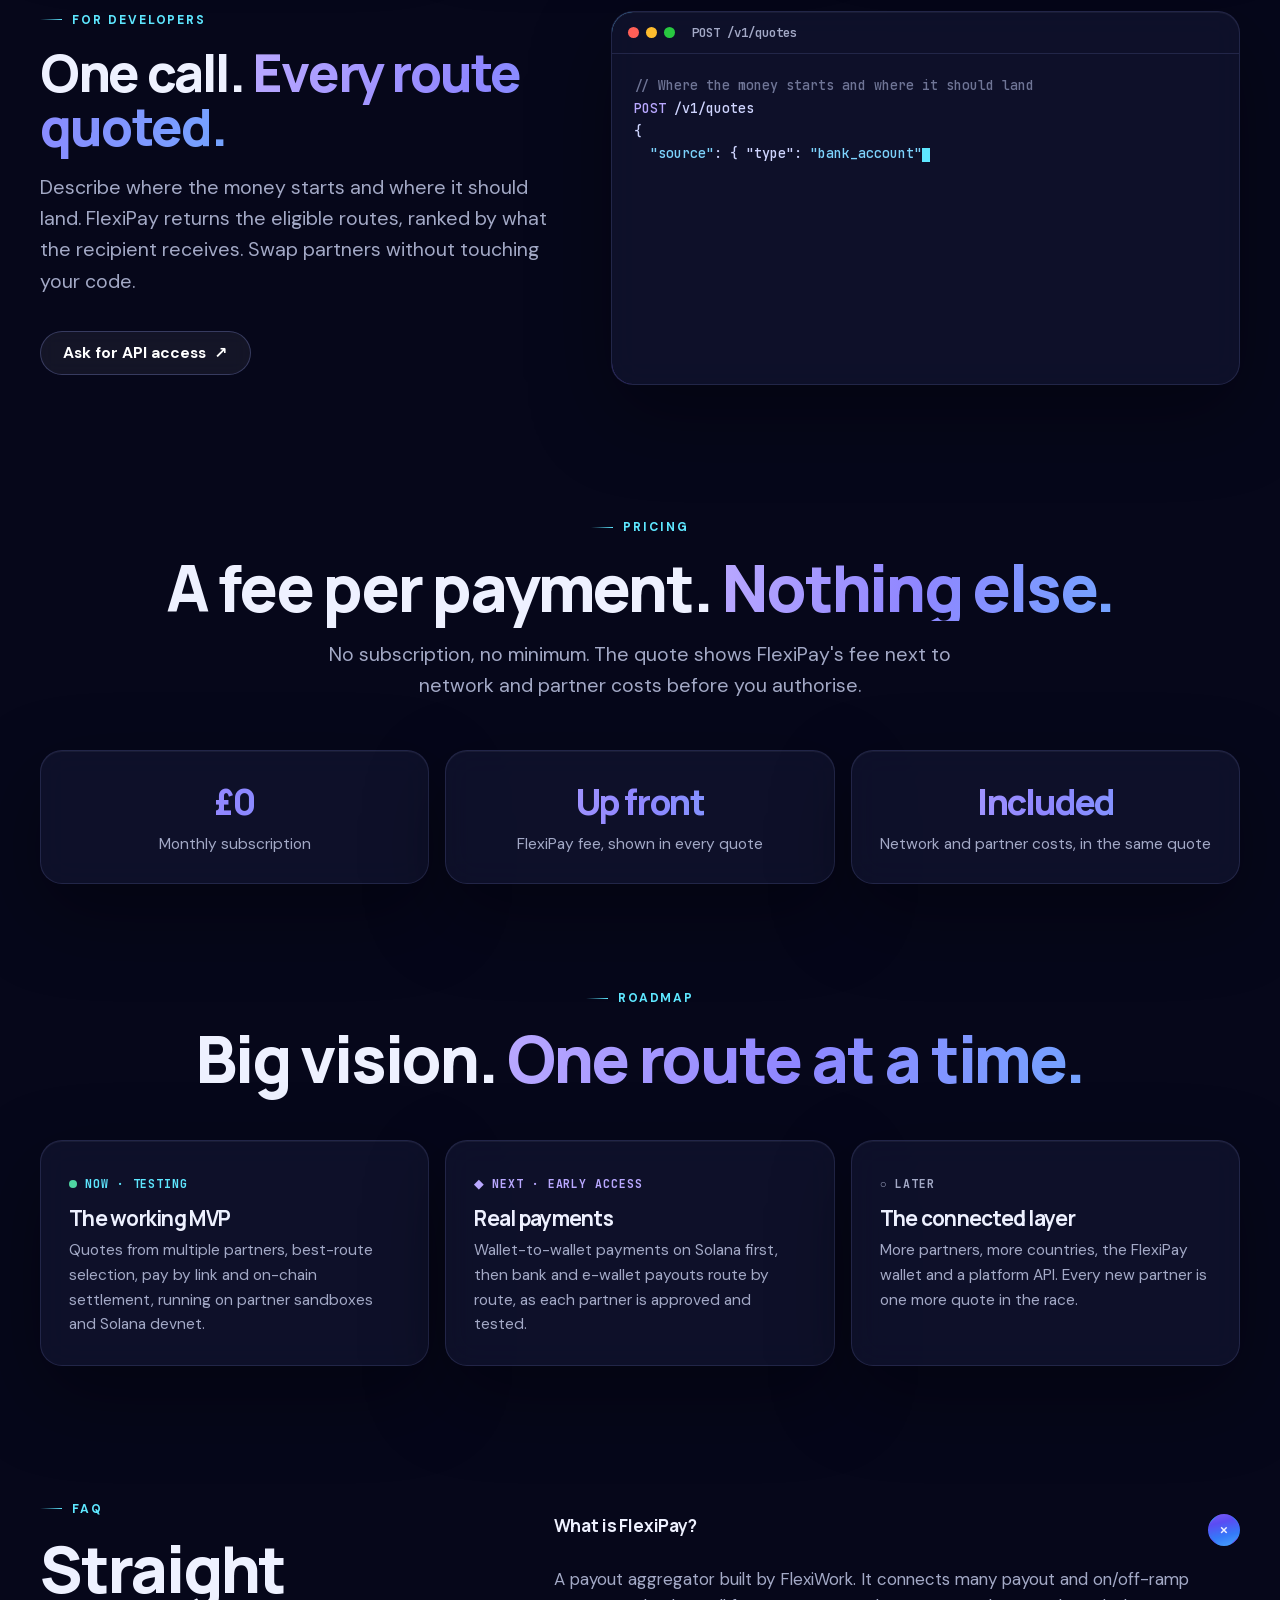
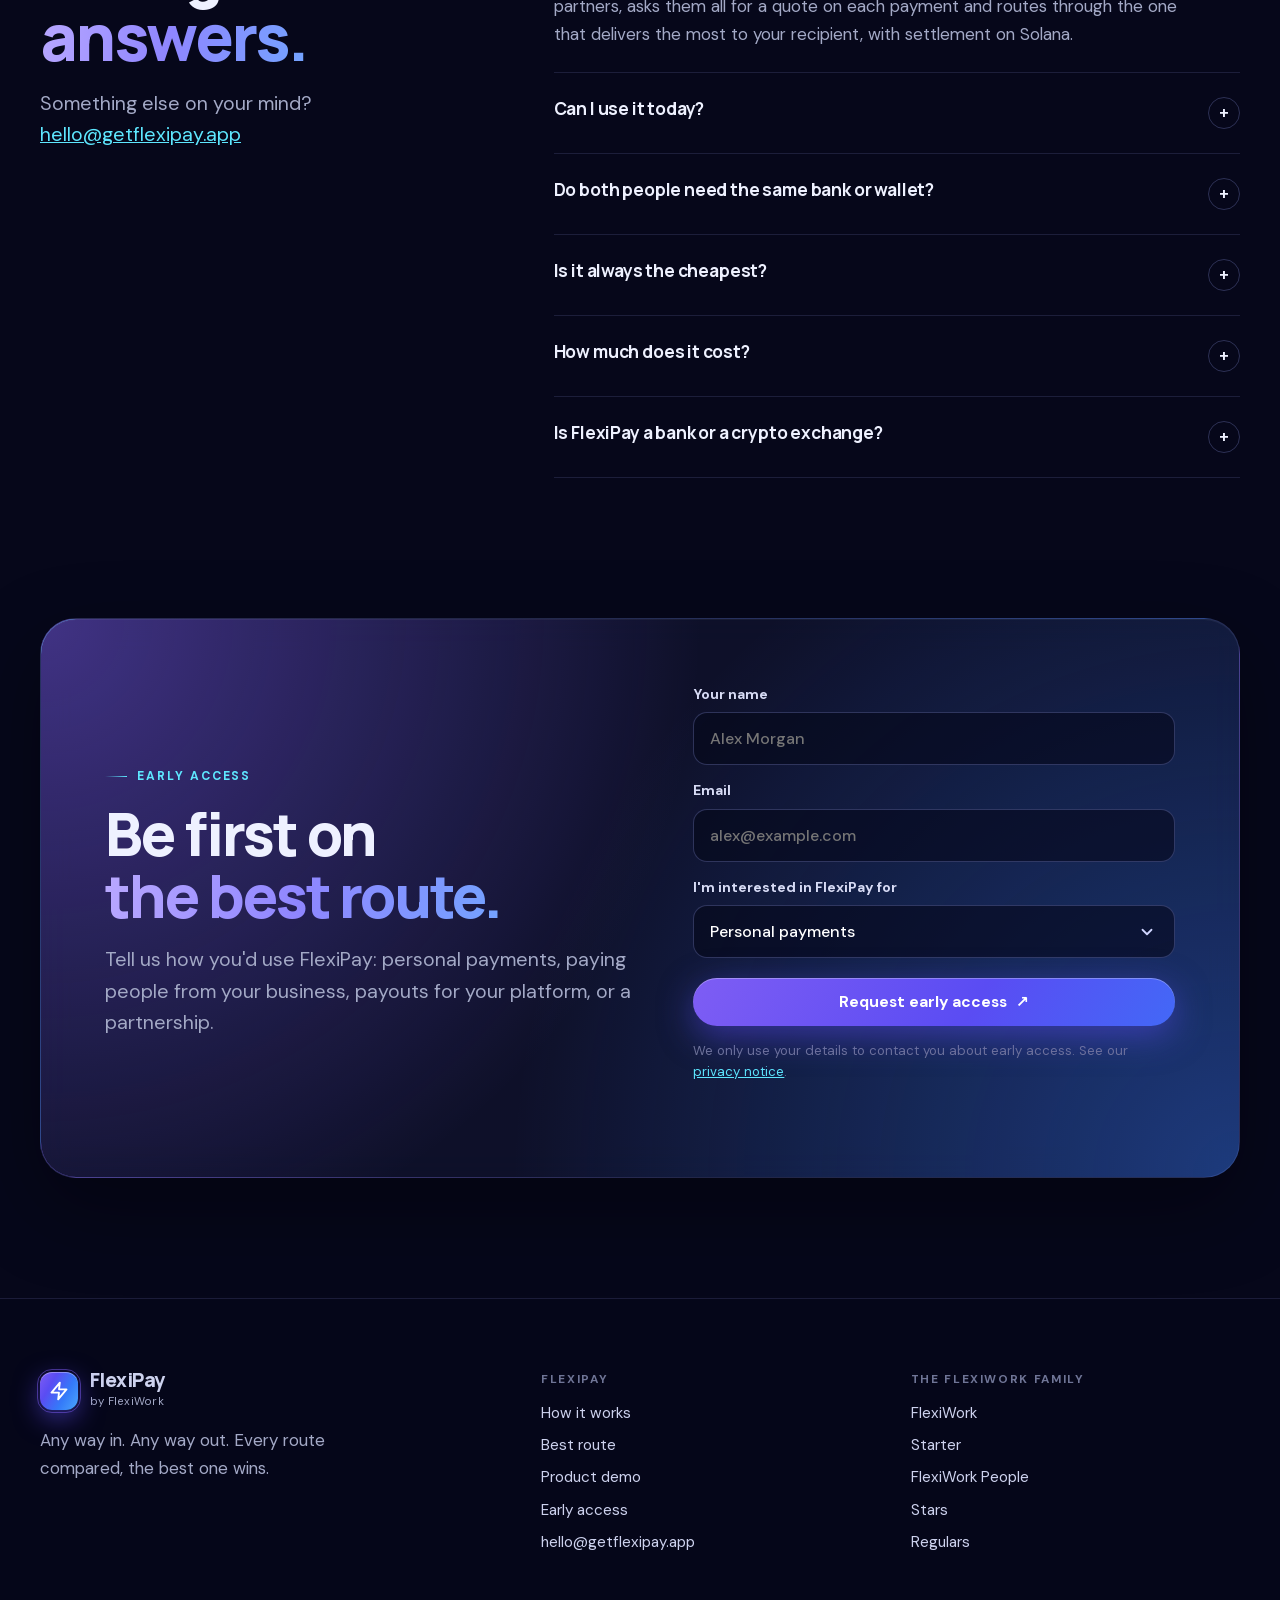
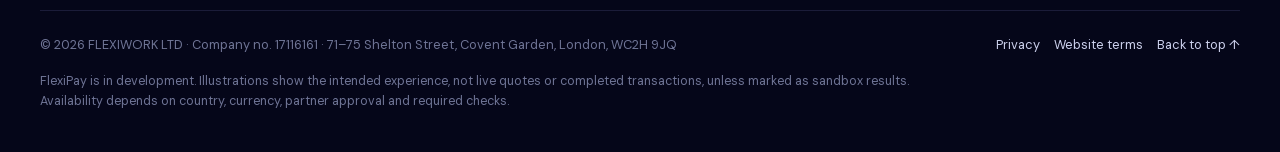
==== commit 92235866: "Early access form: add email, save sign-ups to the waitlist sheet, update privacy notice Co-Authored" ====
--- a/index.html
+++ b/index.html
@@ -19,9 +19,9 @@
 <link rel="icon" href="assets/favicon.svg" type="image/svg+xml">
 <link rel="preload" href="assets/fonts/manrope.woff2" as="font" type="font/woff2" crossorigin>
 <link rel="stylesheet" href="assets/fonts.css?v=1">
-<link rel="stylesheet" href="assets/fp.css?v=2">
+<link rel="stylesheet" href="assets/fp.css?v=3">
 <script>document.documentElement.classList.add('js')</script>
-<script defer src="assets/fp.js?v=2"></script>
+<script defer src="assets/fp.js?v=3"></script>
 <script type="application/ld+json">{"@context":"https://schema.org","@graph":[{"@type":"Organization","@id":"https://getflexipay.app/#org","name":"FlexiWork","legalName":"FLEXIWORK LTD","url":"https://joinflexiwork.co.uk/","email":"hello@getflexipay.app","identifier":{"@type":"PropertyValue","propertyID":"Companies House company number","value":"17116161"},"address":{"@type":"PostalAddress","streetAddress":"71-75 Shelton Street, Covent Garden","addressLocality":"London","postalCode":"WC2H 9JQ","addressCountry":"GB"}},{"@type":"WebSite","@id":"https://getflexipay.app/#website","name":"FlexiPay","url":"https://getflexipay.app/","publisher":{"@id":"https://getflexipay.app/#org"}},{"@type":"SoftwareApplication","name":"FlexiPay","url":"https://getflexipay.app/","applicationCategory":"FinanceApplication","operatingSystem":"Web","description":"Payout aggregator built on Solana: compares eligible payout routes on every payment and routes through the one that delivers the most to the recipient. In development; early access.","publisher":{"@id":"https://getflexipay.app/#org"}}]}</script>
 </head>
 <body>
@@ -250,9 +250,11 @@
     </div>
     <form class="ea" id="enquiry-form" novalidate>
       <label for="name">Your name<input id="name" name="name" autocomplete="name" required placeholder="Alex Morgan"></label>
+      <label for="email">Email<input id="email" name="email" type="email" autocomplete="email" required placeholder="alex@example.com"></label>
+      <label class="hp" aria-hidden="true">Website<input name="website" tabindex="-1" autocomplete="off"></label>
       <label for="interest">I'm interested in FlexiPay for<select id="interest" name="interest"><option>Personal payments</option><option>My business</option><option>My platform / API access</option><option>A payment partnership</option></select></label>
       <button class="btn btn-primary magnet" type="submit">Request early access <span class="arr">↗</span></button>
-      <p class="note">Opens an email to hello@getflexipay.app. Nothing is sent until you press send in your email app.</p>
+      <p class="note">We only use your details to contact you about early access. See our <a href="privacy.html">privacy notice</a>.</p>
       <p id="form-status" role="status"></p>
     </form>
   </div>
--- a/assets/fp.css
+++ b/assets/fp.css
@@ -354,3 +354,6 @@
   .js .rv,.js .words .w{opacity:1;translate:none;filter:none;rotate:none}
   html{scroll-behavior:auto}
 }
+
+.ea .hp{position:absolute;left:-9999px;width:1px;height:1px;overflow:hidden}
+.ea .note a{color:var(--cyan)}
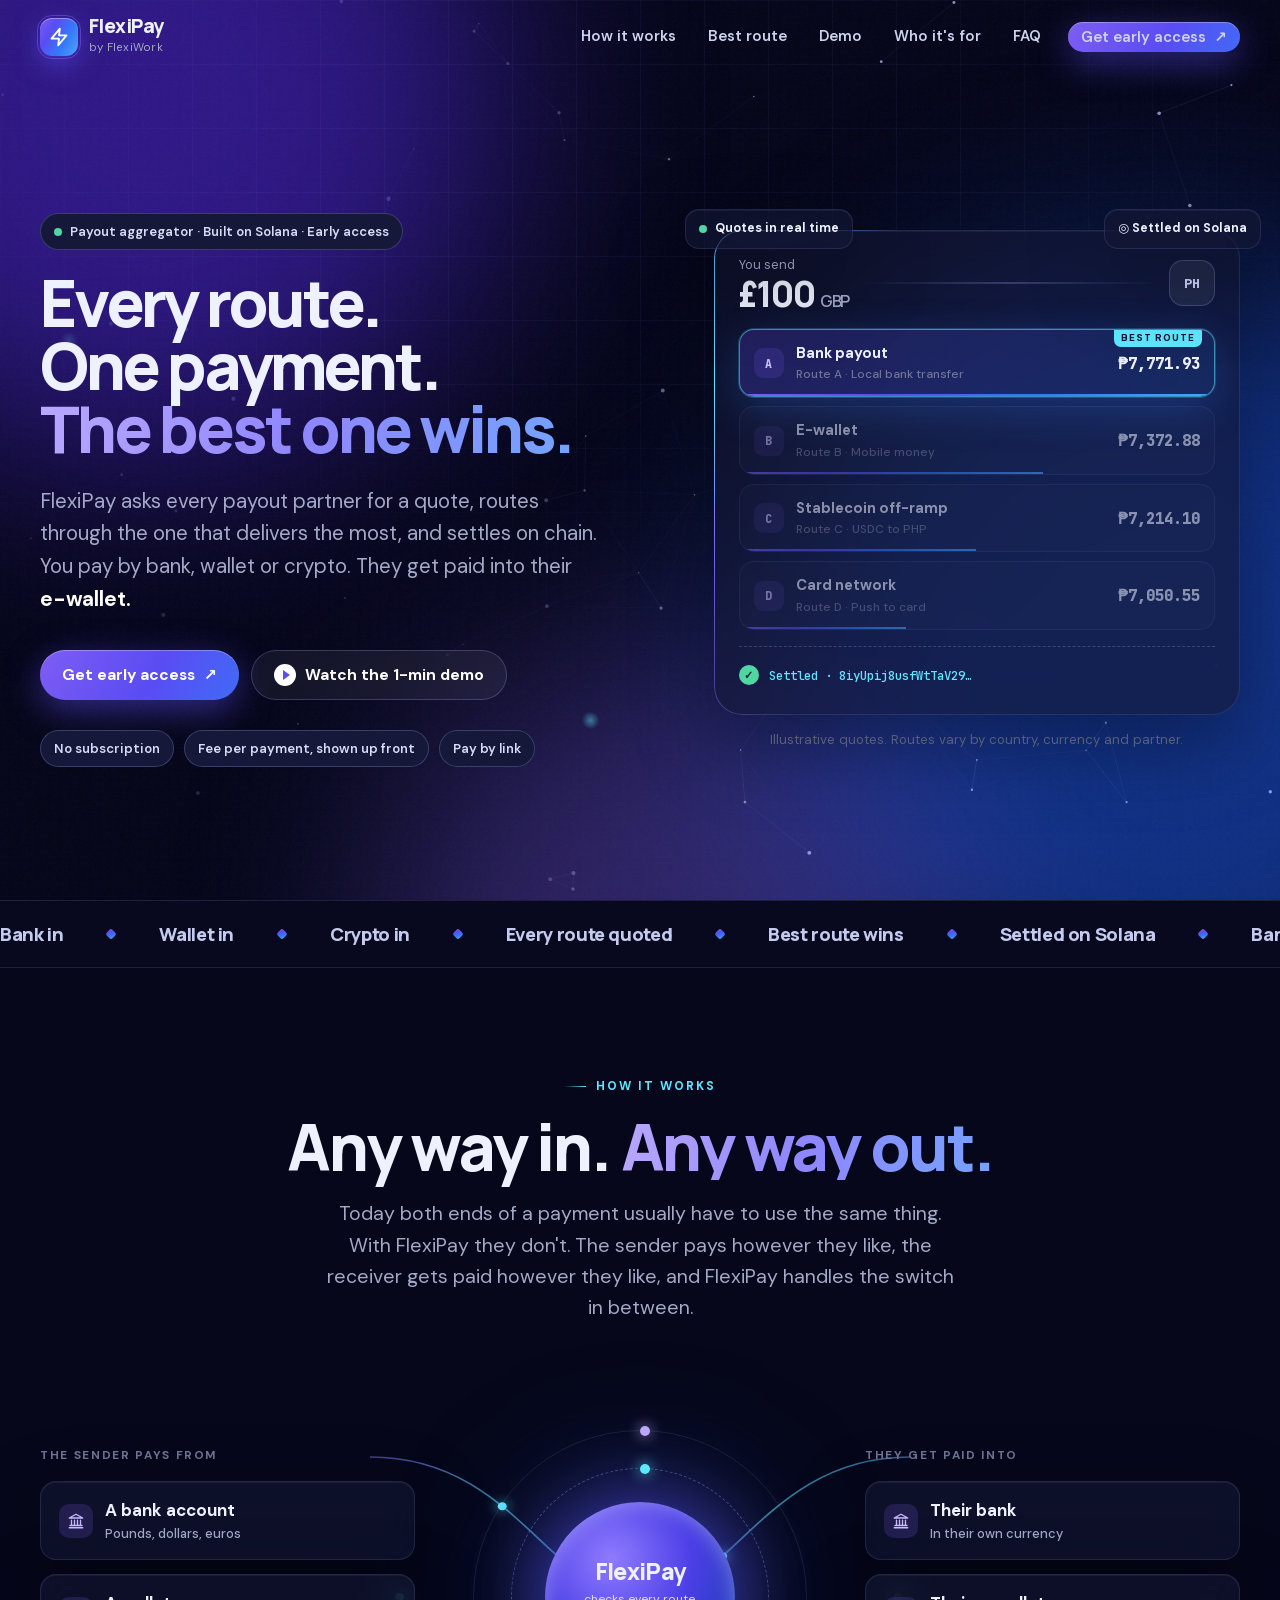
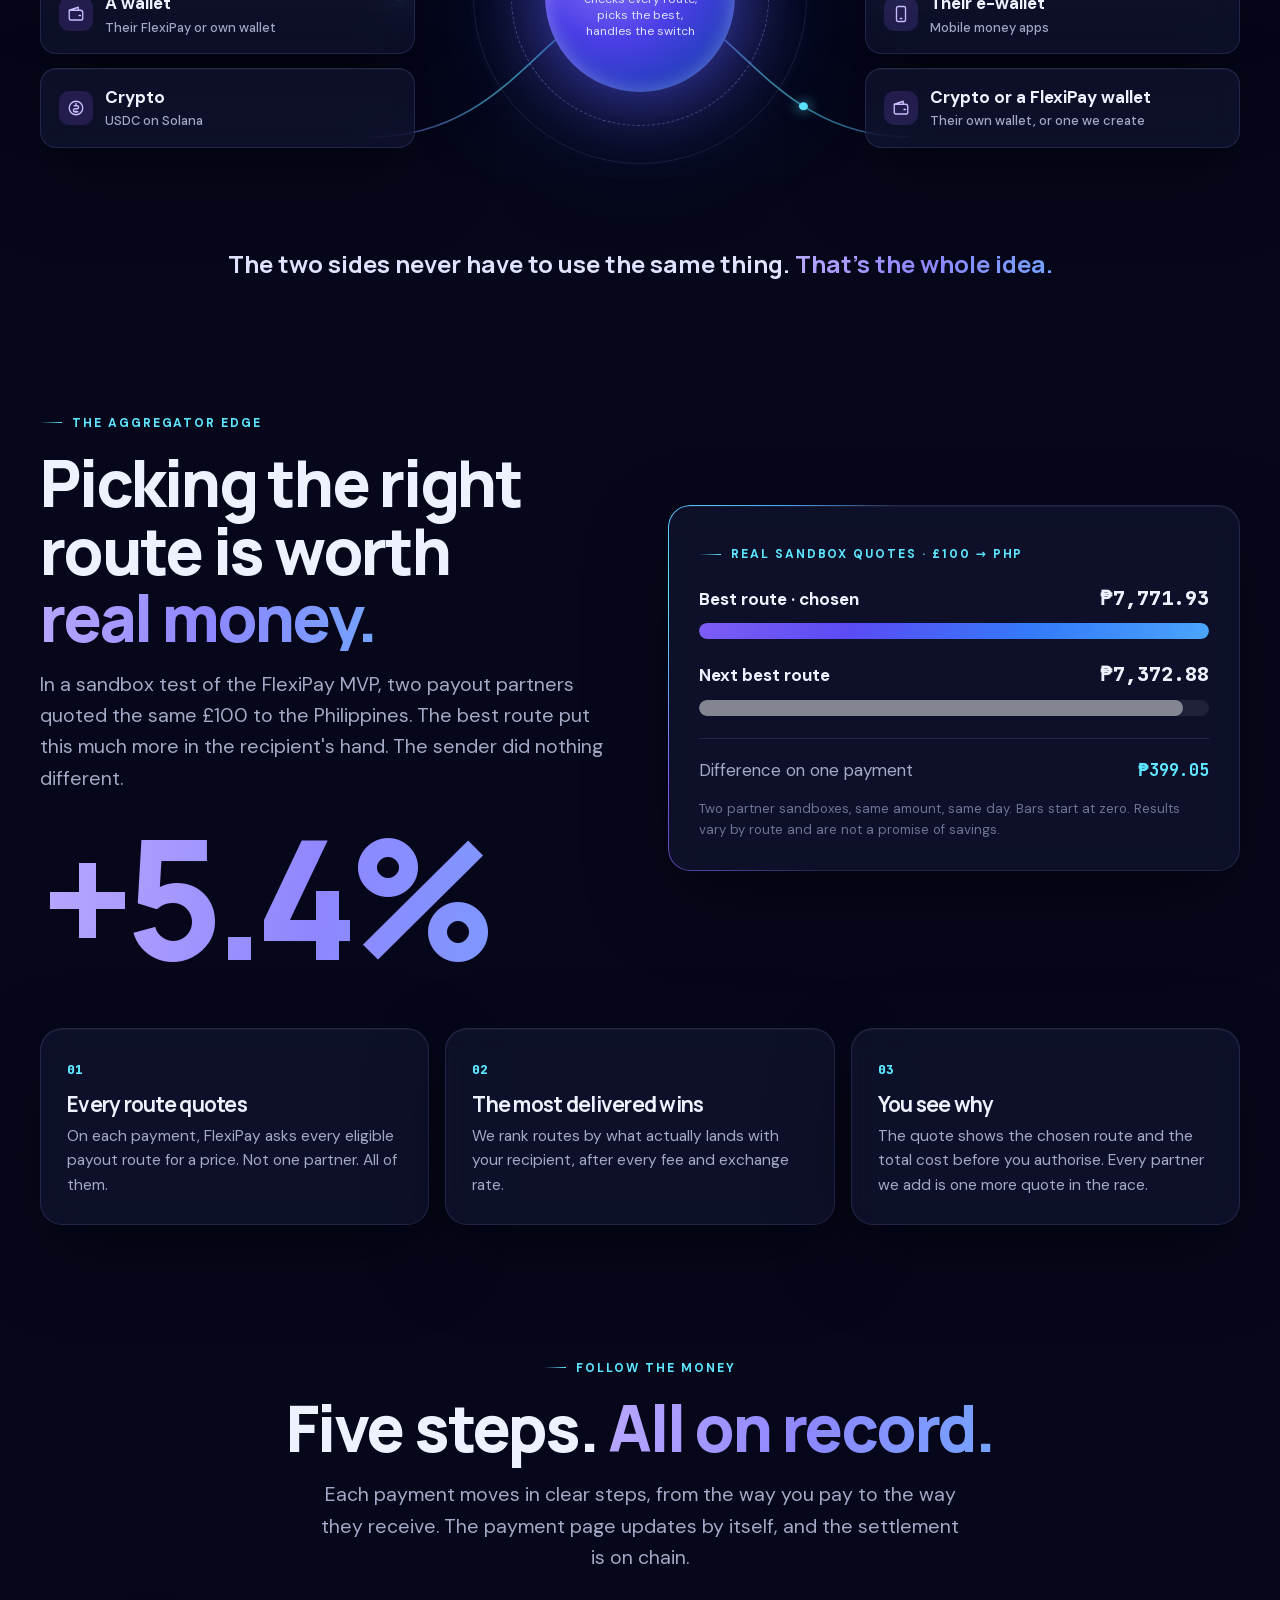
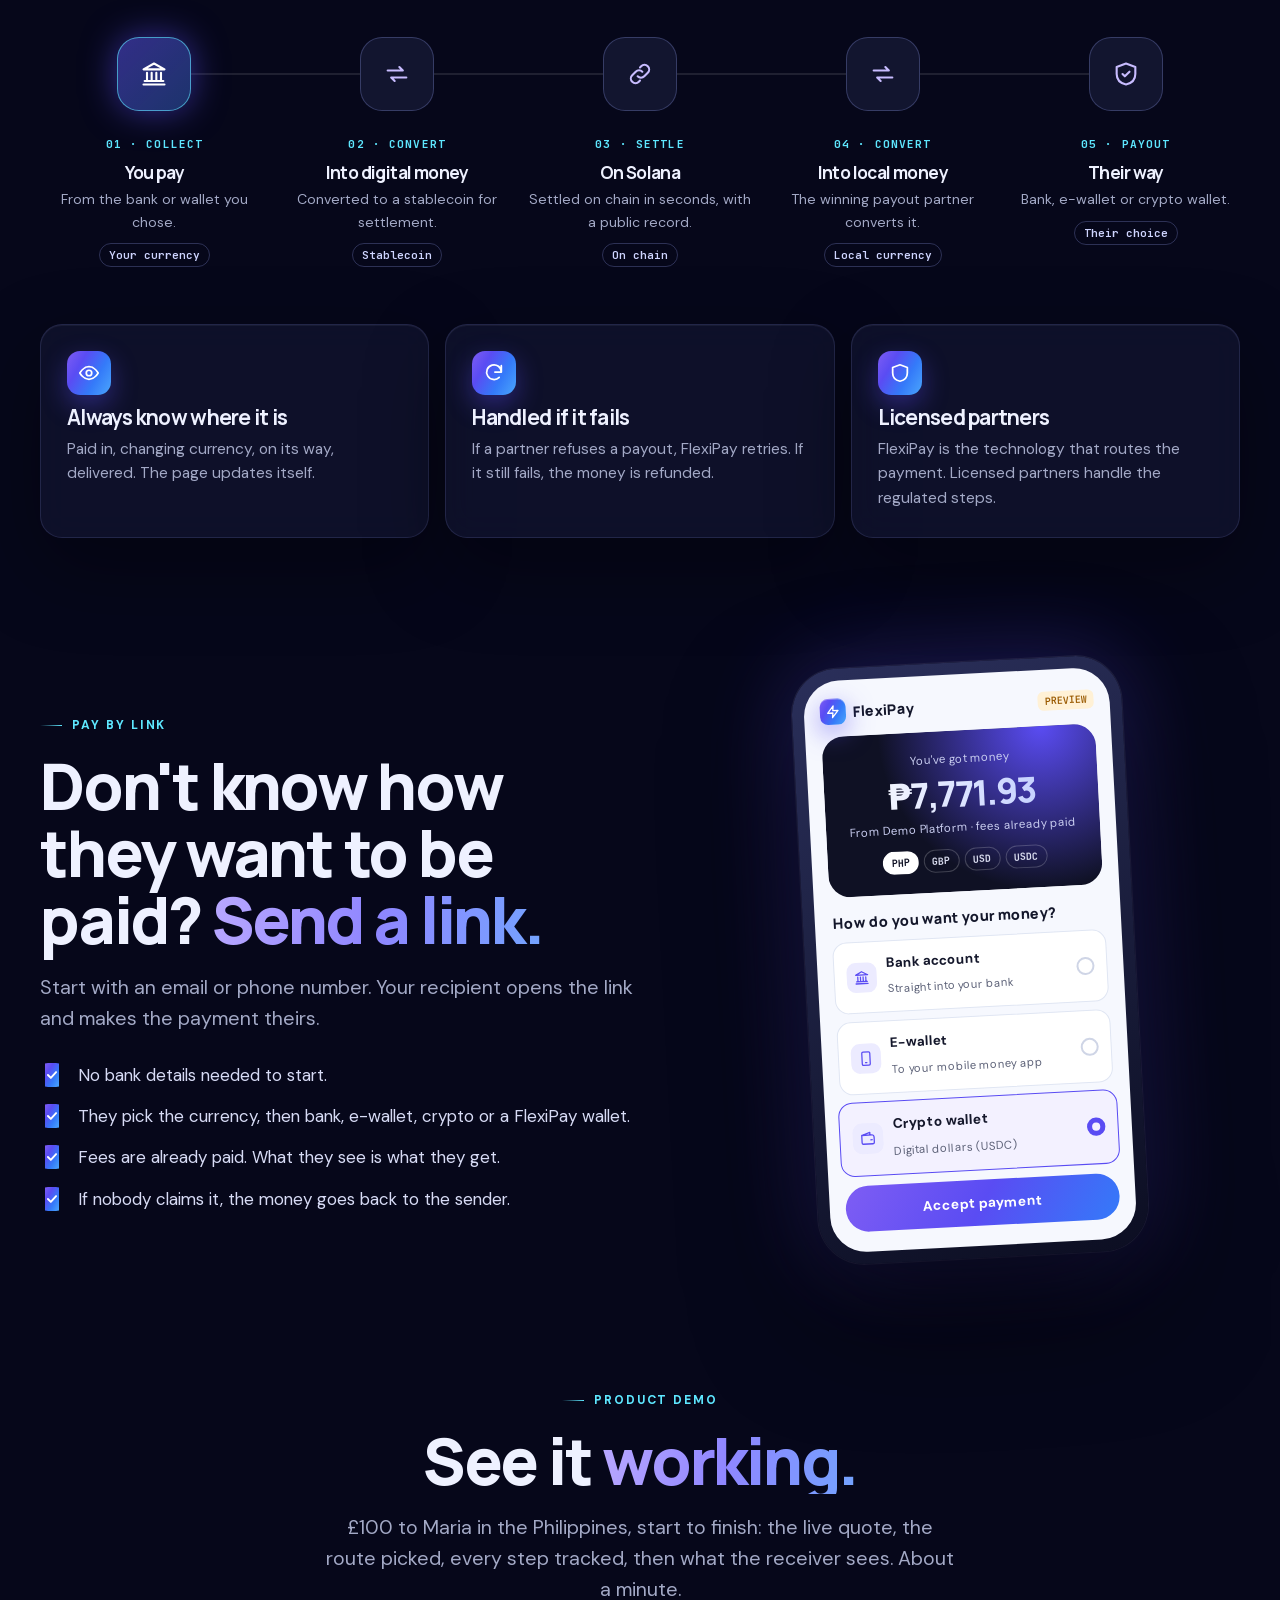
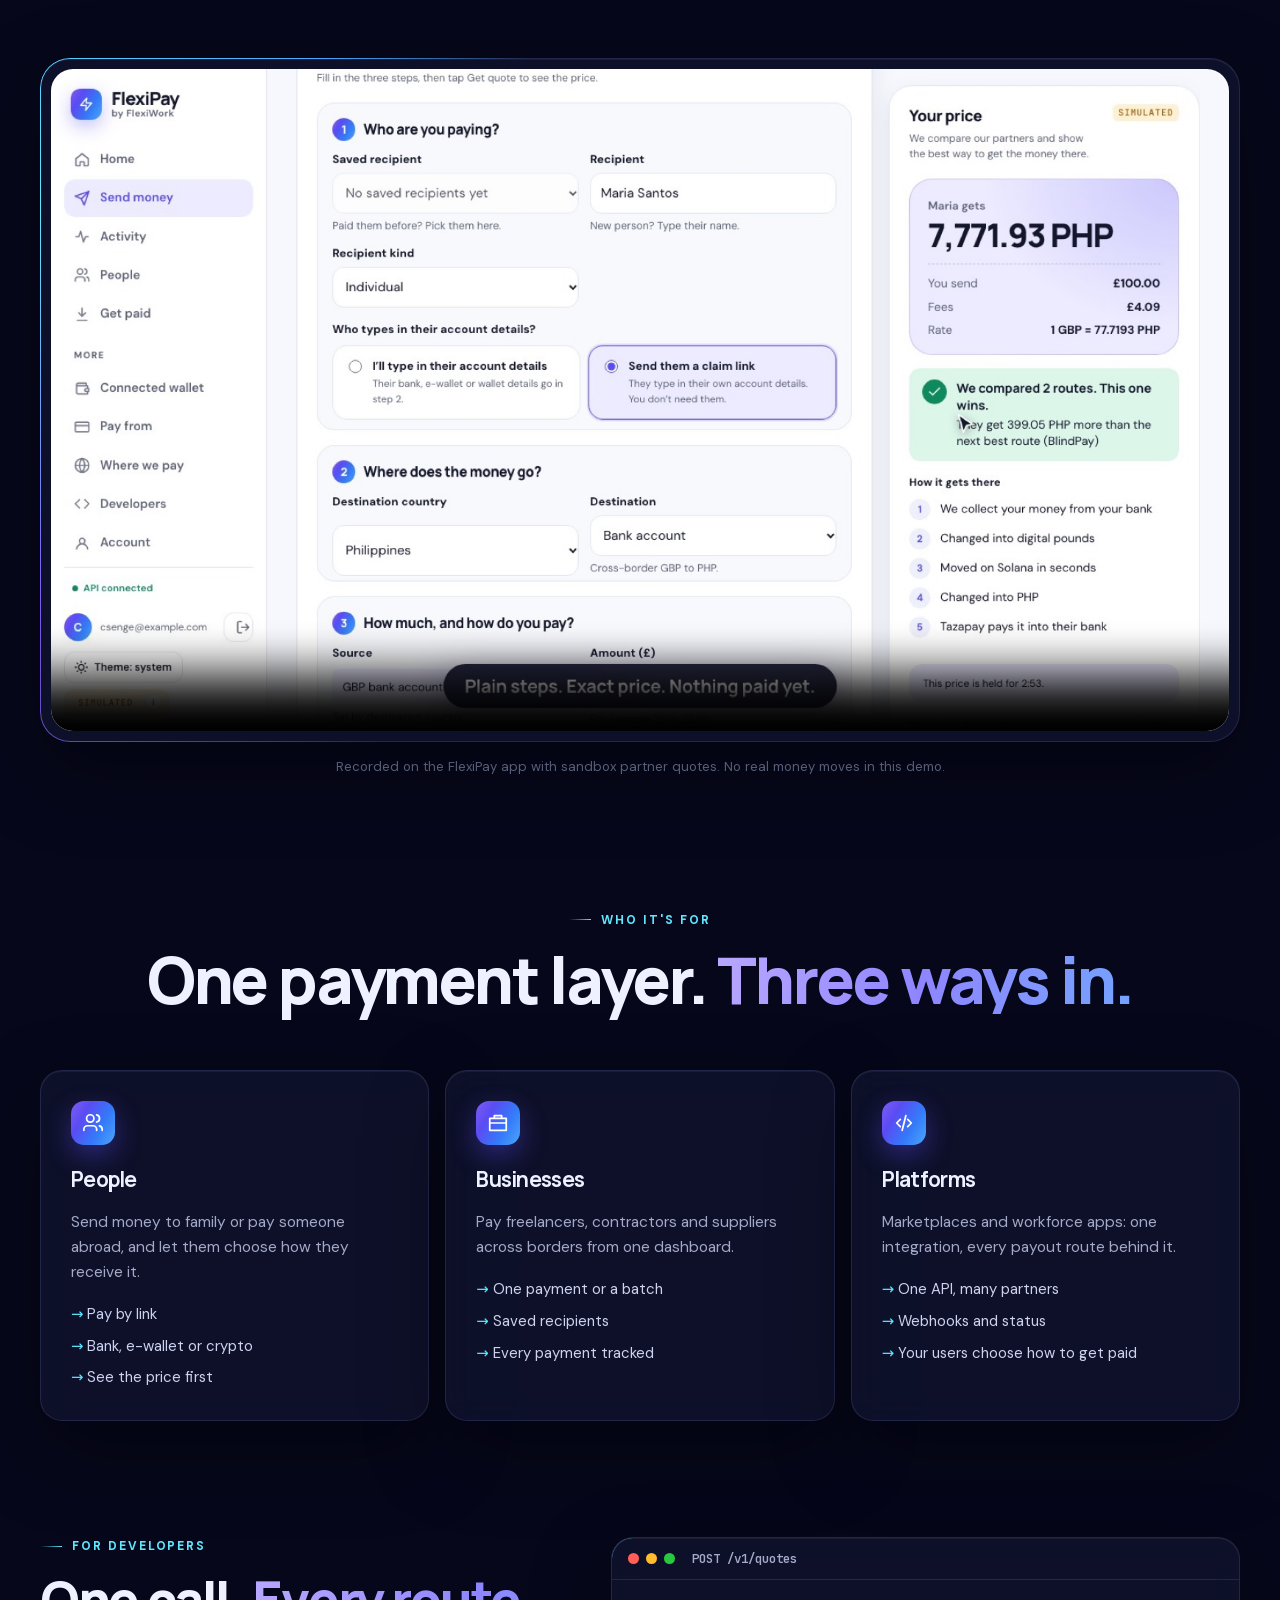
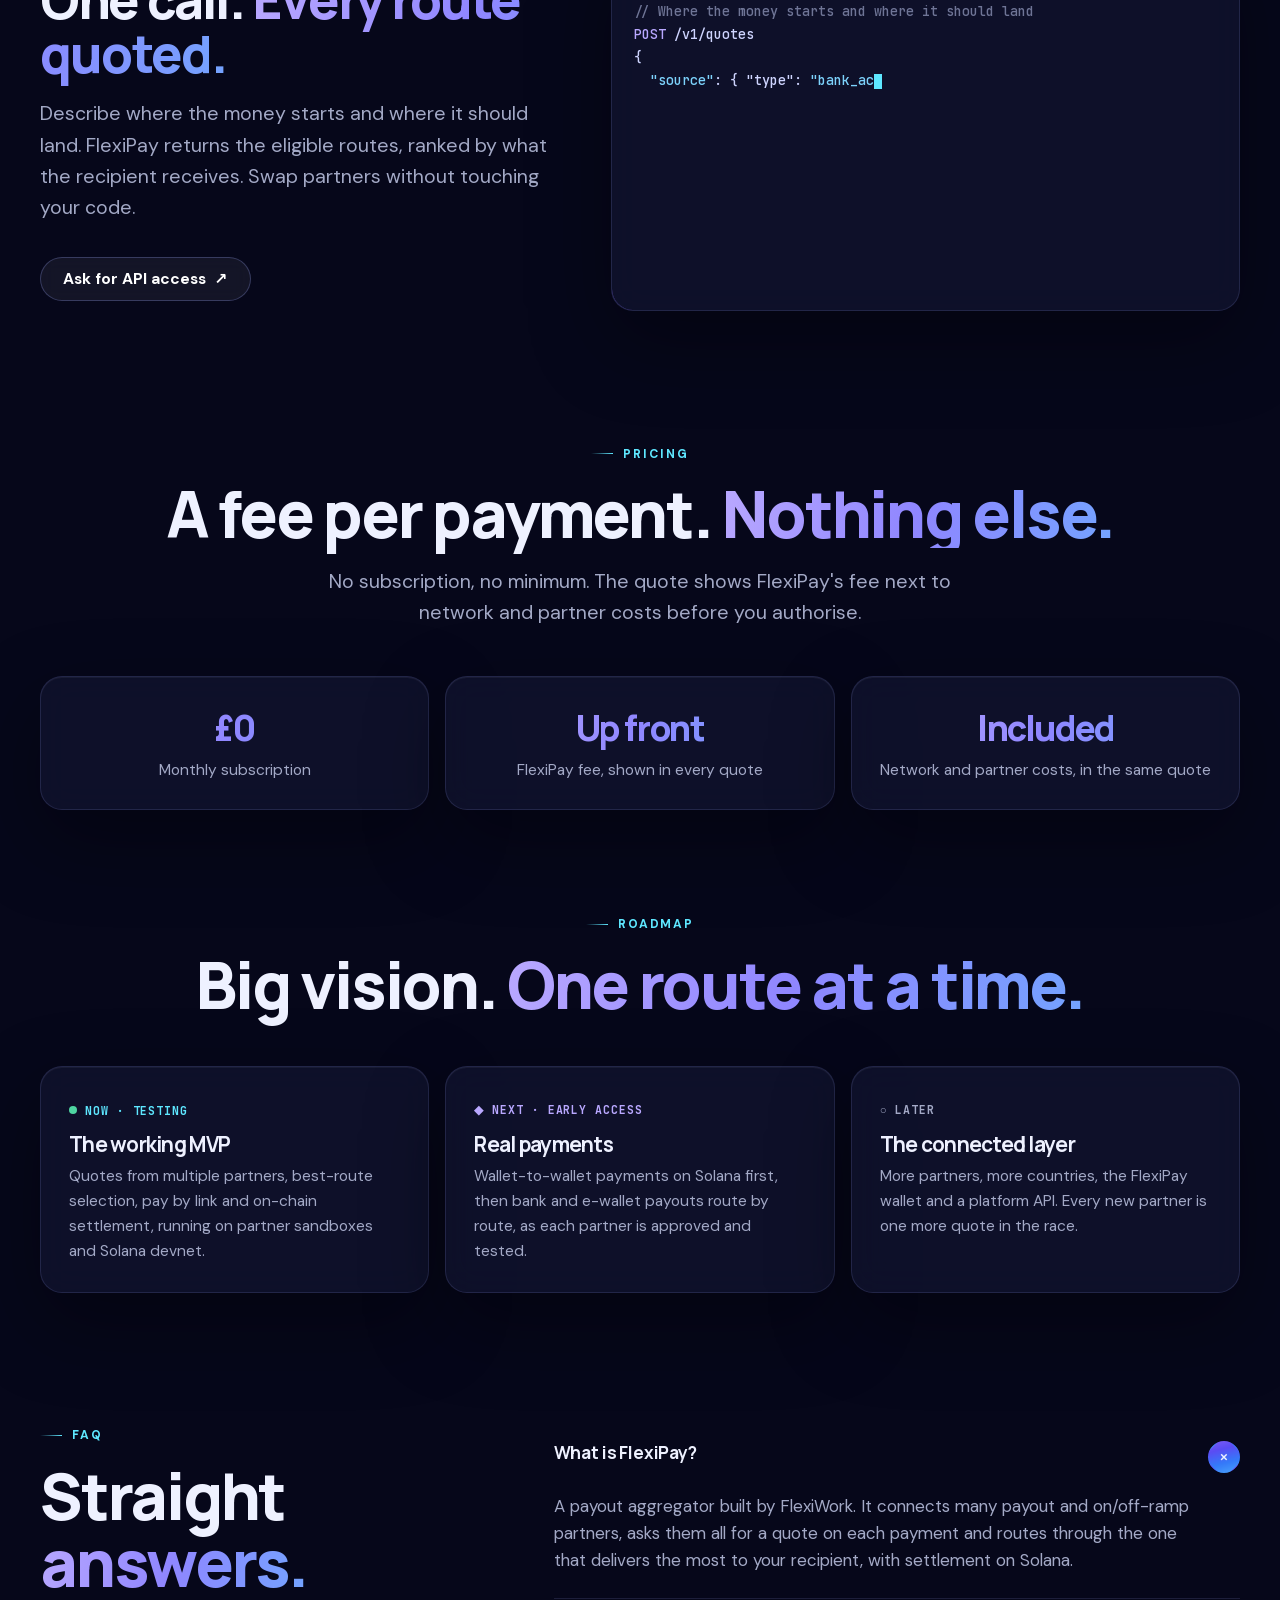
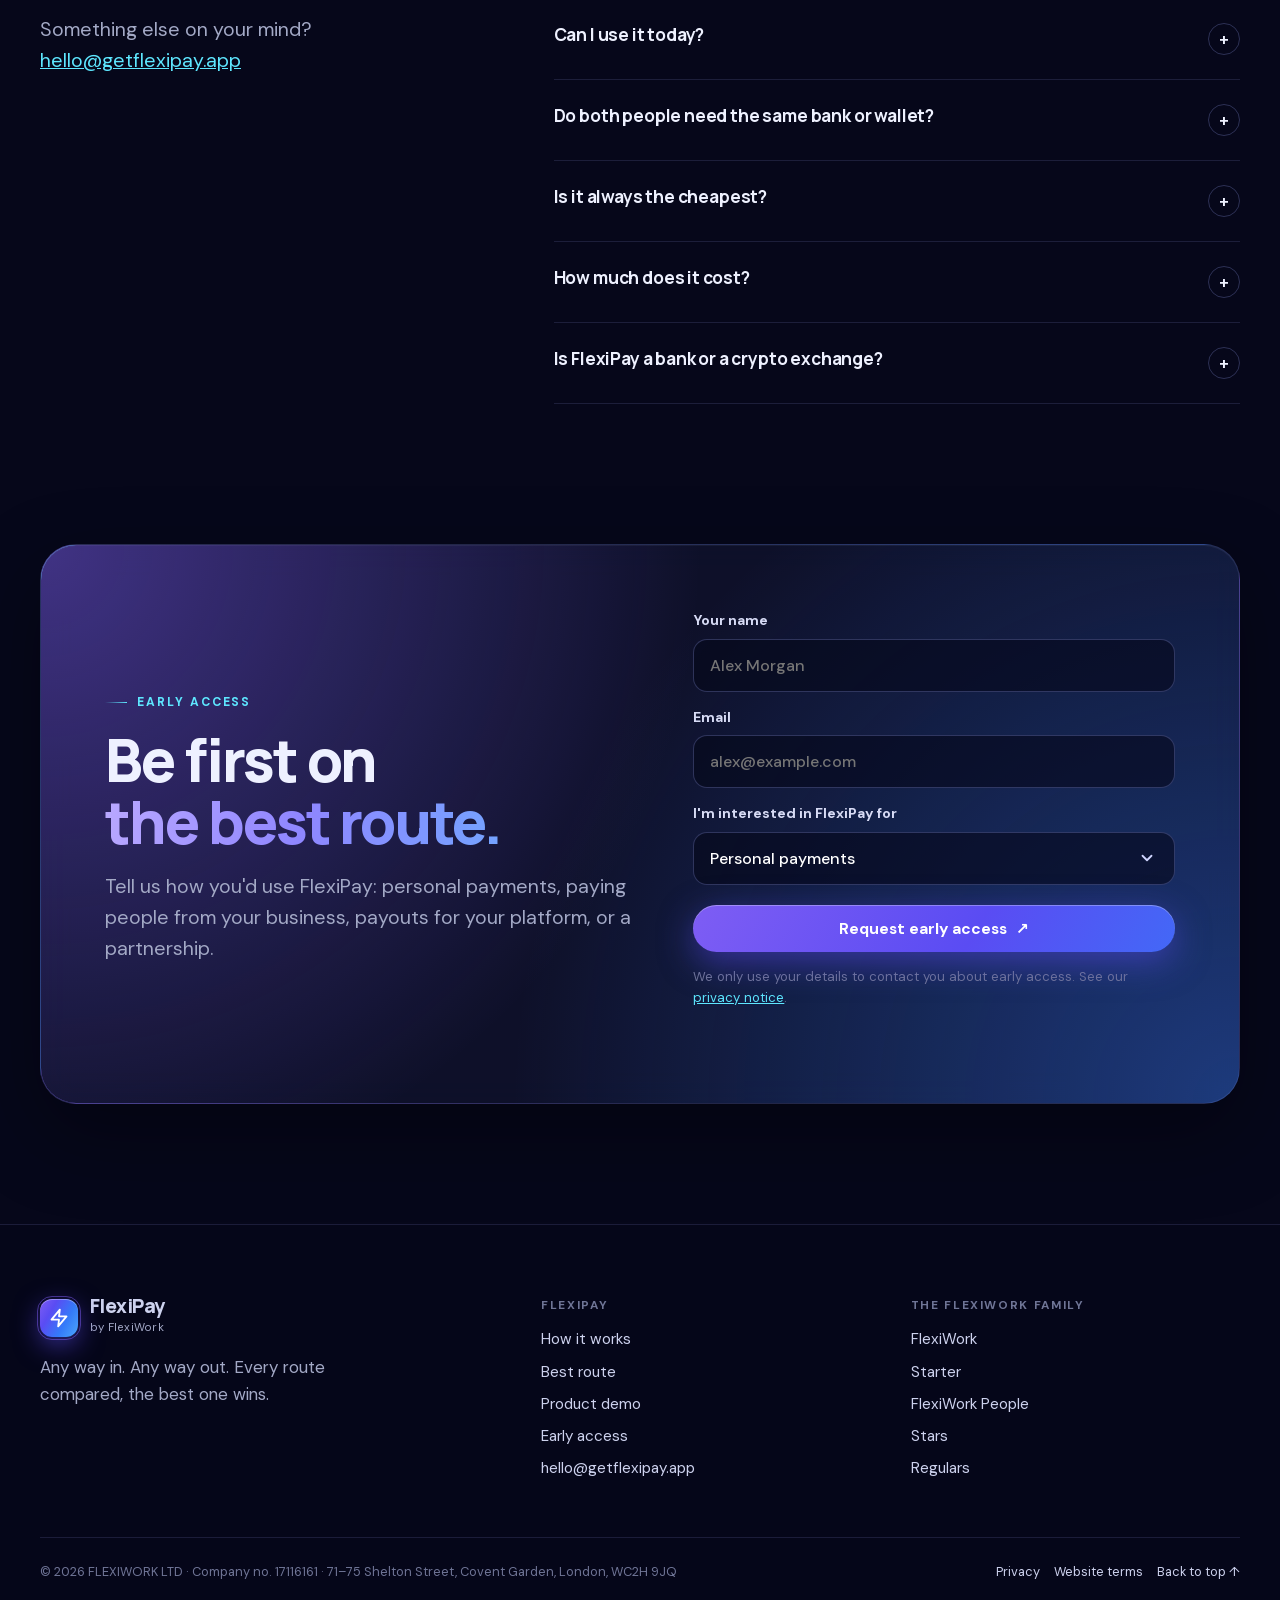
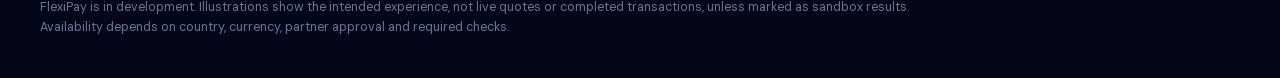
==== commit 786b05d6: "Demo video: re-recorded on the current FlexiPay app New 61s recording of the real web app (sandbox q" ====
--- a/index.html
+++ b/index.html
@@ -19,7 +19,7 @@
 <link rel="icon" href="assets/favicon.svg" type="image/svg+xml">
 <link rel="preload" href="assets/fonts/manrope.woff2" as="font" type="font/woff2" crossorigin>
 <link rel="stylesheet" href="assets/fonts.css?v=1">
-<link rel="stylesheet" href="assets/fp.css?v=3">
+<link rel="stylesheet" href="assets/fp.css?v=4">
 <script>document.documentElement.classList.add('js')</script>
 <script defer src="assets/fp.js?v=3"></script>
 <script type="application/ld+json">{"@context":"https://schema.org","@graph":[{"@type":"Organization","@id":"https://getflexipay.app/#org","name":"FlexiWork","legalName":"FLEXIWORK LTD","url":"https://joinflexiwork.co.uk/","email":"hello@getflexipay.app","identifier":{"@type":"PropertyValue","propertyID":"Companies House company number","value":"17116161"},"address":{"@type":"PostalAddress","streetAddress":"71-75 Shelton Street, Covent Garden","addressLocality":"London","postalCode":"WC2H 9JQ","addressCountry":"GB"}},{"@type":"WebSite","@id":"https://getflexipay.app/#website","name":"FlexiPay","url":"https://getflexipay.app/","publisher":{"@id":"https://getflexipay.app/#org"}},{"@type":"SoftwareApplication","name":"FlexiPay","url":"https://getflexipay.app/","applicationCategory":"FinanceApplication","operatingSystem":"Web","description":"Payout aggregator built on Solana: compares eligible payout routes on every payment and routes through the one that delivers the most to the recipient. In development; early access.","publisher":{"@id":"https://getflexipay.app/#org"}}]}</script>
@@ -185,9 +185,9 @@
     <h2 class="h2 words">See it <span class="grad">working.</span></h2>
     <p class="lead">£100 to Maria in the Philippines, start to finish: the live quote, the route picked, every step tracked, then what the receiver sees. About a minute.</p></div>
   <div class="video-wrap panel glow-border rv">
-    <video controls playsinline preload="none" poster="assets/flexipay-demo-poster.jpg"><source src="assets/flexipay-demo-60fps.mp4" type="video/mp4">Your browser can't play this video. <a href="assets/flexipay-demo-60fps.mp4">Download it</a>.</video>
-  </div>
-  <p class="note video-note">Recorded on the FlexiPay prototype with sandbox partner quotes. No real money moves in this demo.</p>
+    <video controls playsinline preload="none" poster="assets/flexipay-demo-poster-2026-11.jpg"><source src="assets/flexipay-demo-2026-11.mp4" type="video/mp4">Your browser can't play this video. <a href="assets/flexipay-demo-2026-11.mp4">Download it</a>.</video>
+  </div>
+  <p class="note video-note">Recorded on the FlexiPay app with sandbox partner quotes. No real money moves in this demo.</p>
 </div></section>
 
 <!-- WHO -->
--- a/assets/fp.css
+++ b/assets/fp.css
@@ -240,7 +240,7 @@
 
 /* ---------- demo ---------- */
 .video-wrap{margin-top:52px;padding:10px;border-radius:30px}
-.video-wrap video{width:100%;aspect-ratio:1440/900;border-radius:22px;background:#0f1124;object-fit:cover}
+.video-wrap video{width:100%;aspect-ratio:16/9;border-radius:22px;background:#0f1124;object-fit:cover}
 .video-note{margin-top:14px;text-align:center}
 
 /* ---------- audiences ---------- */
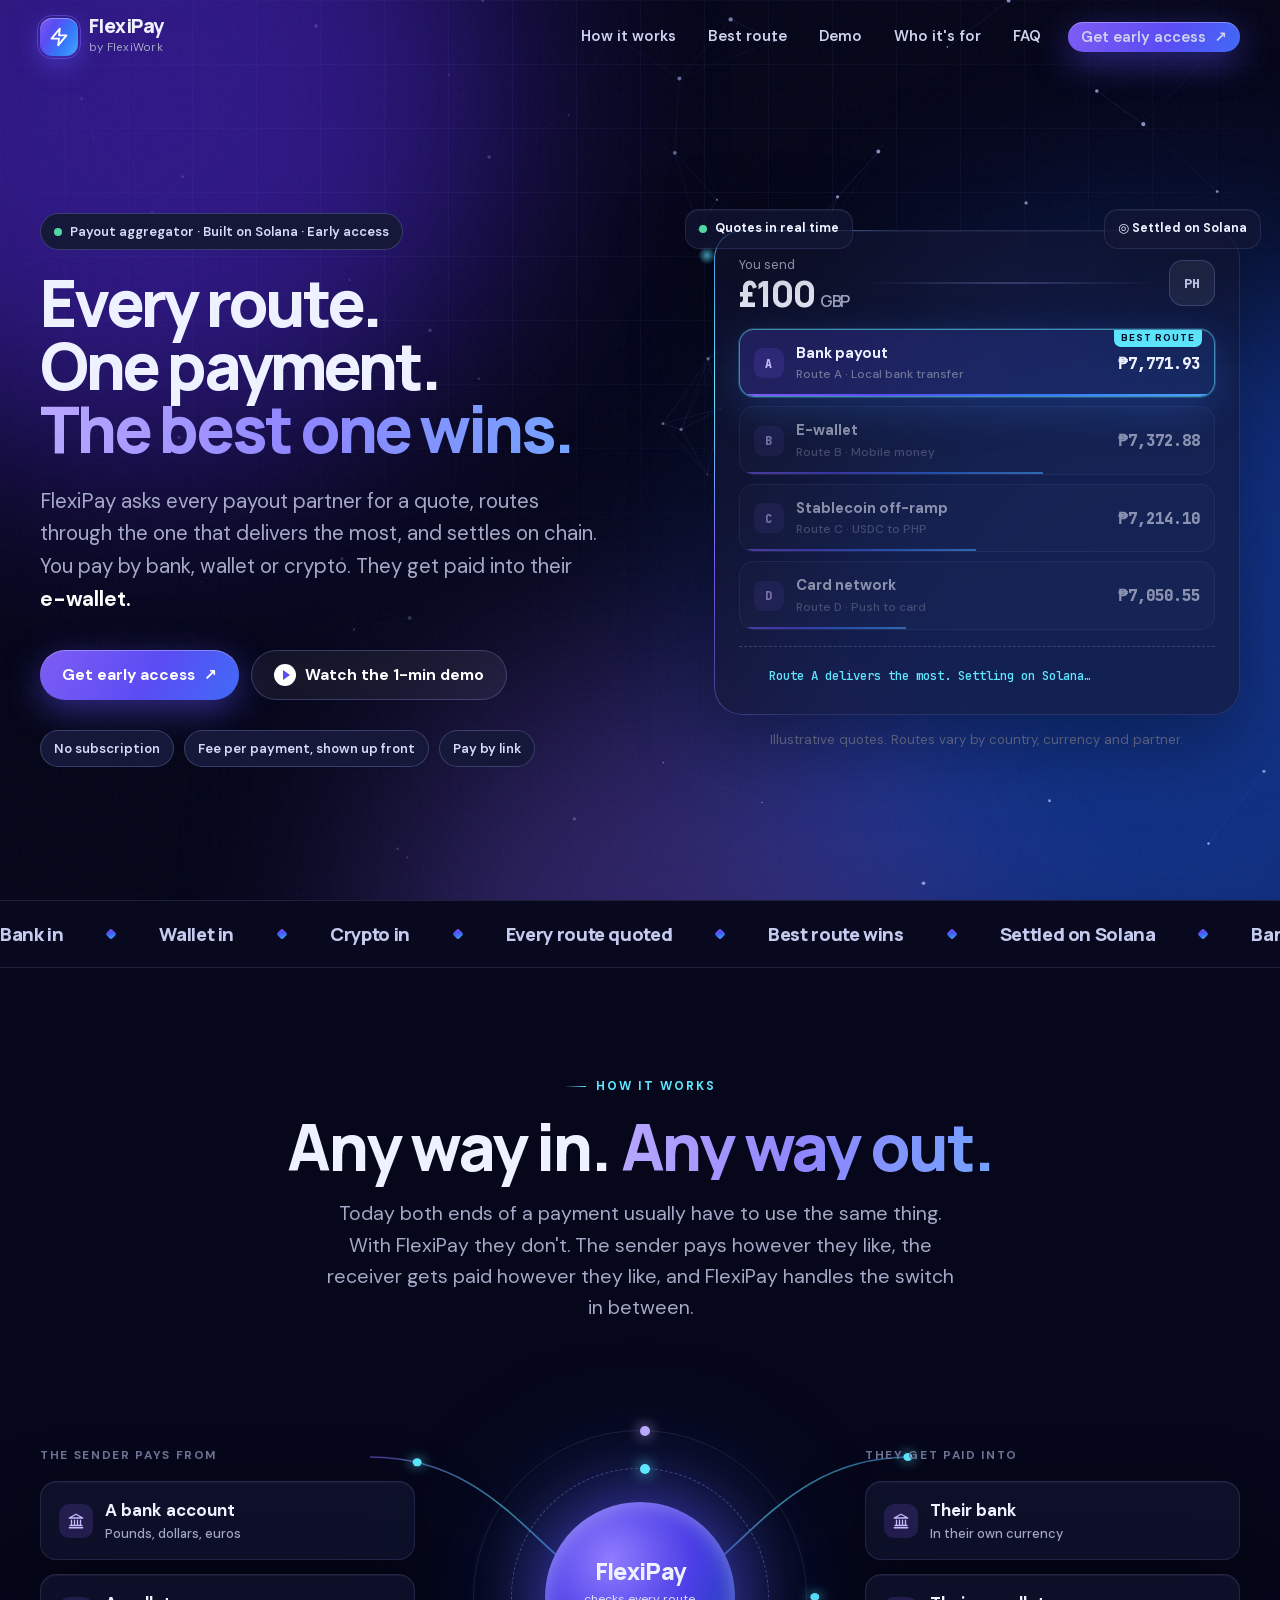
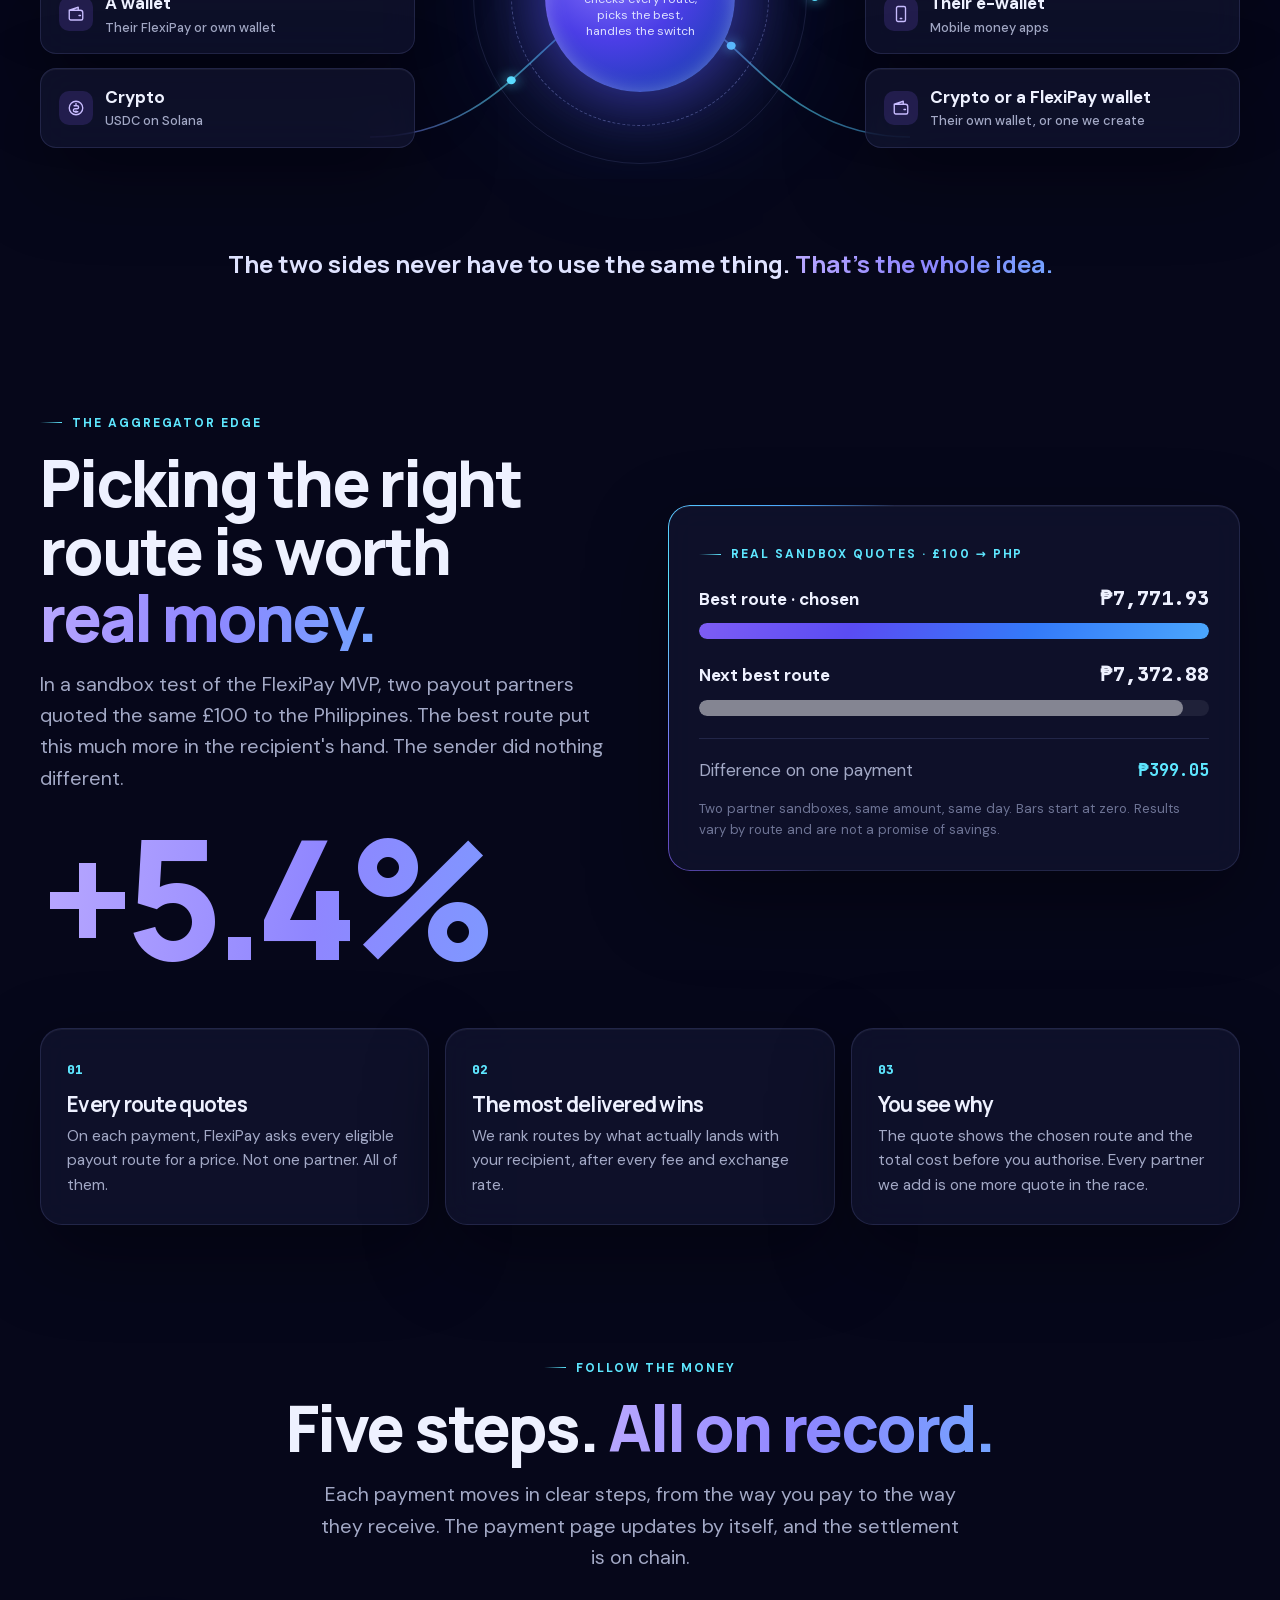
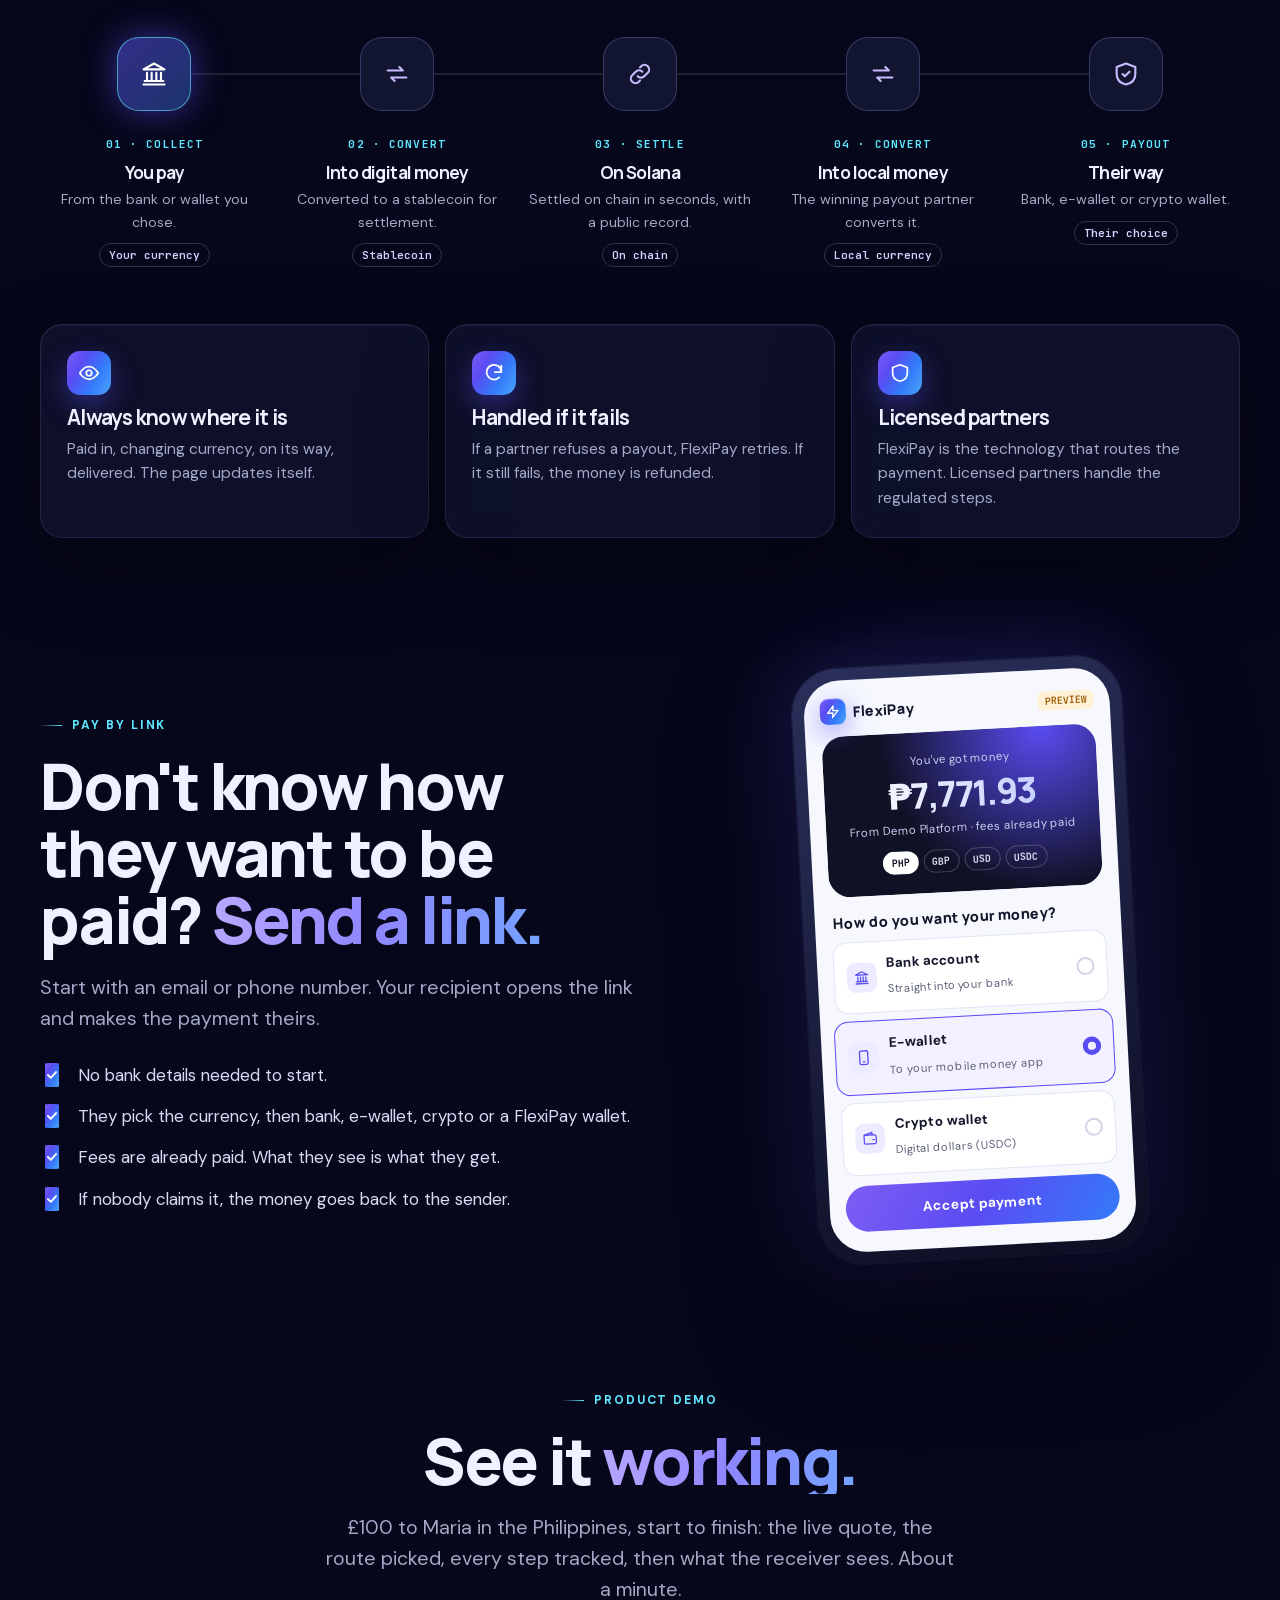
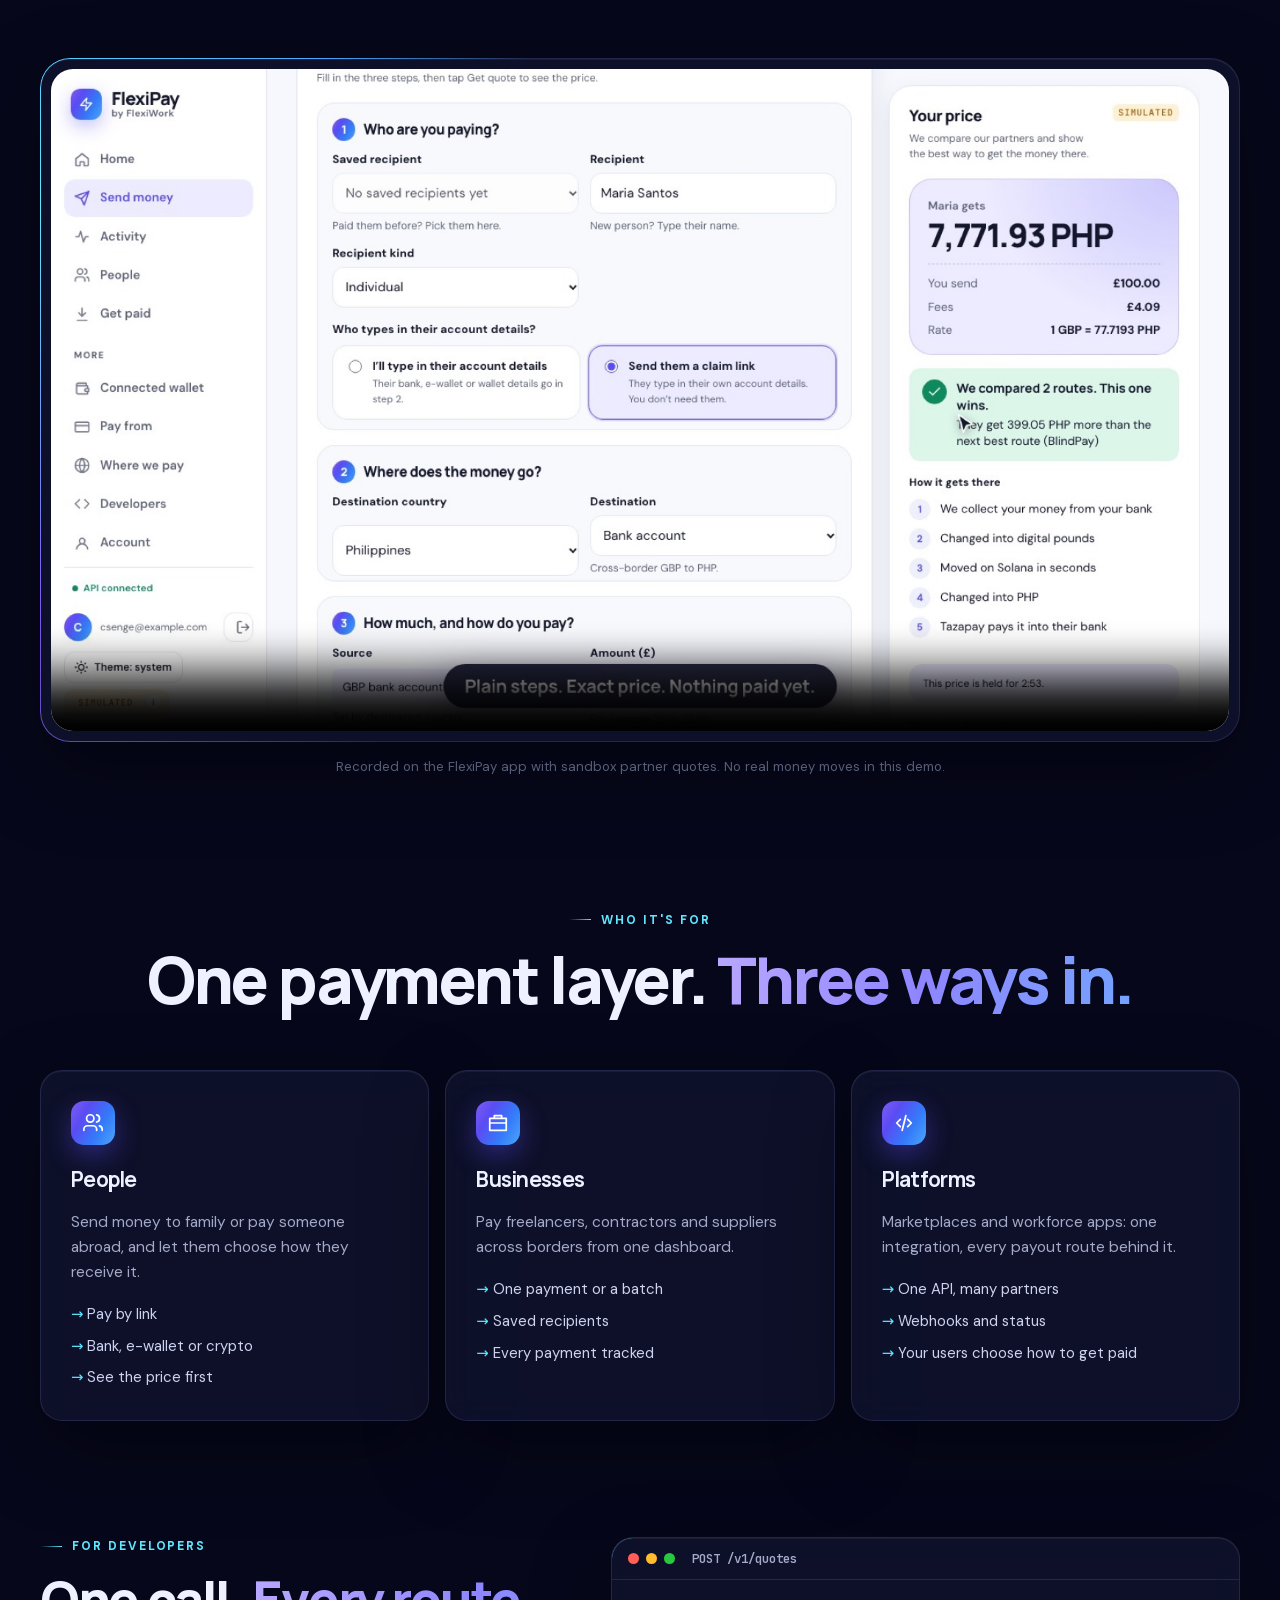
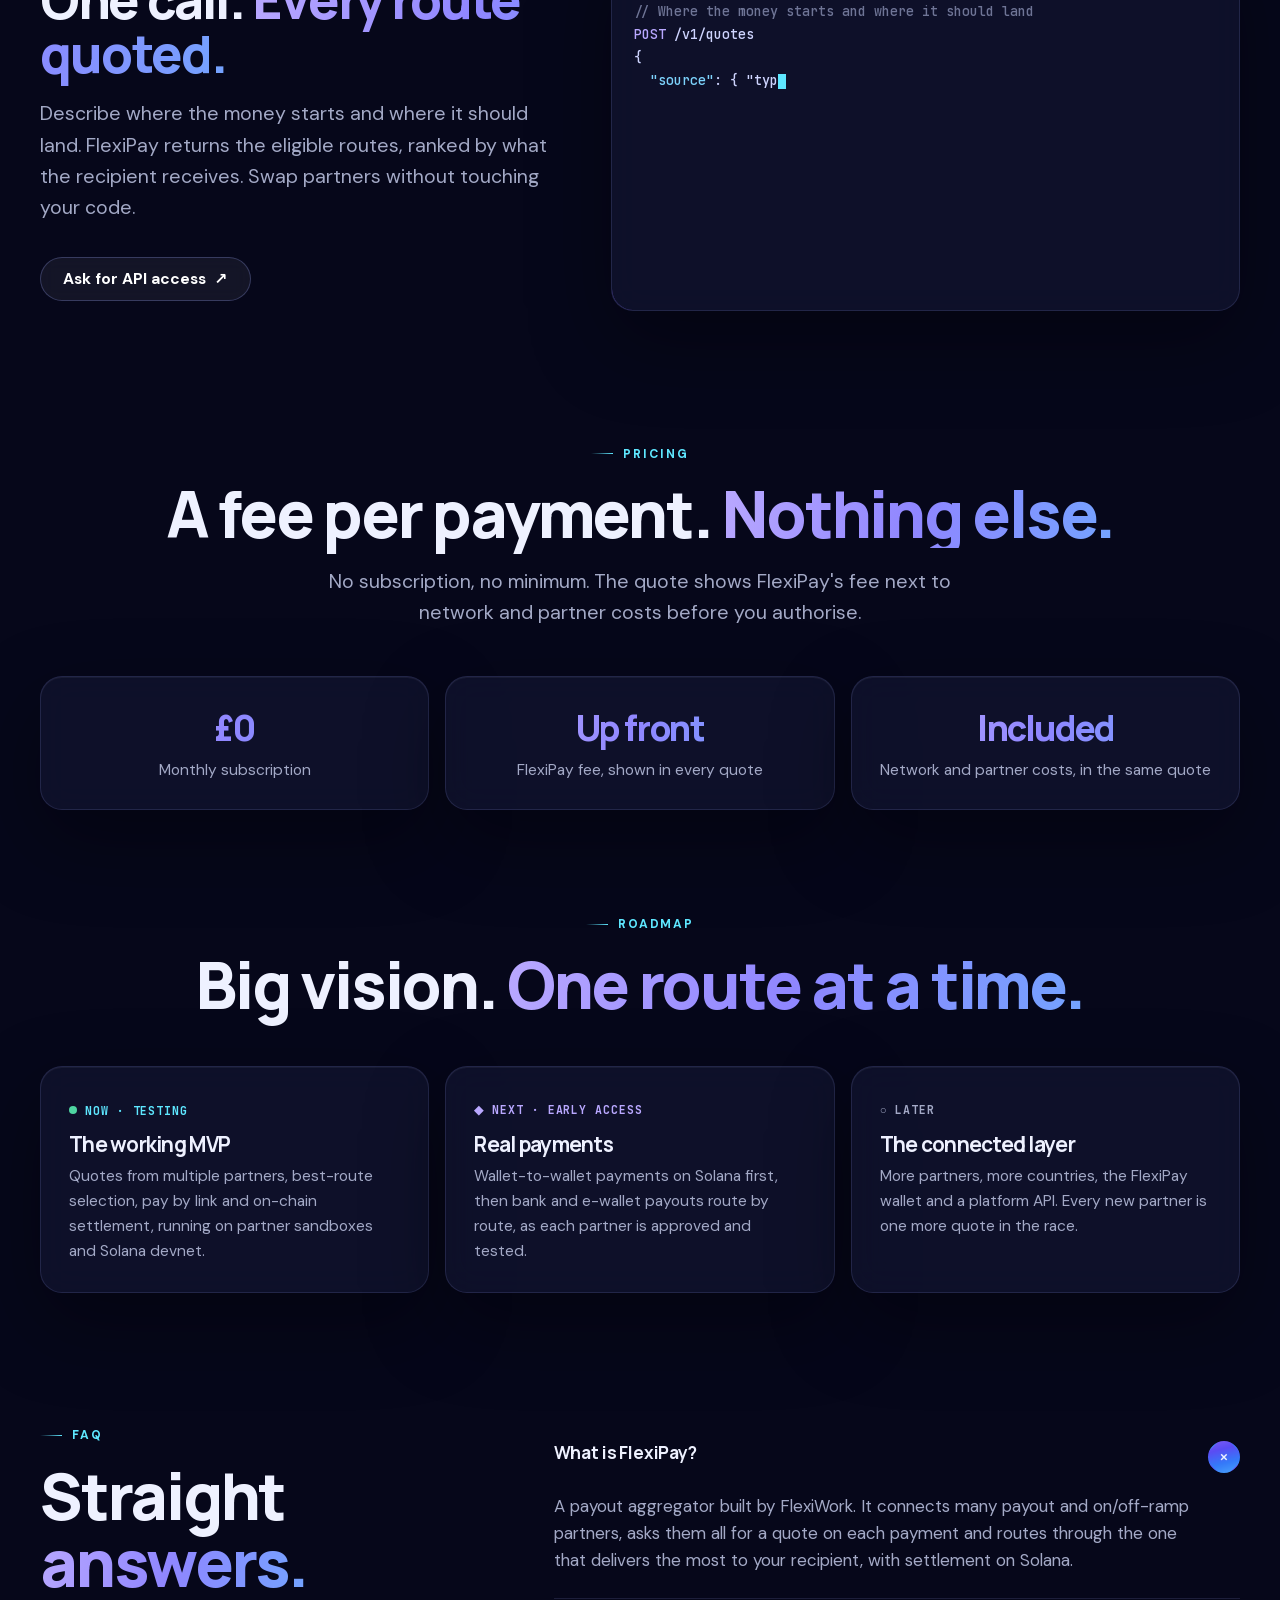
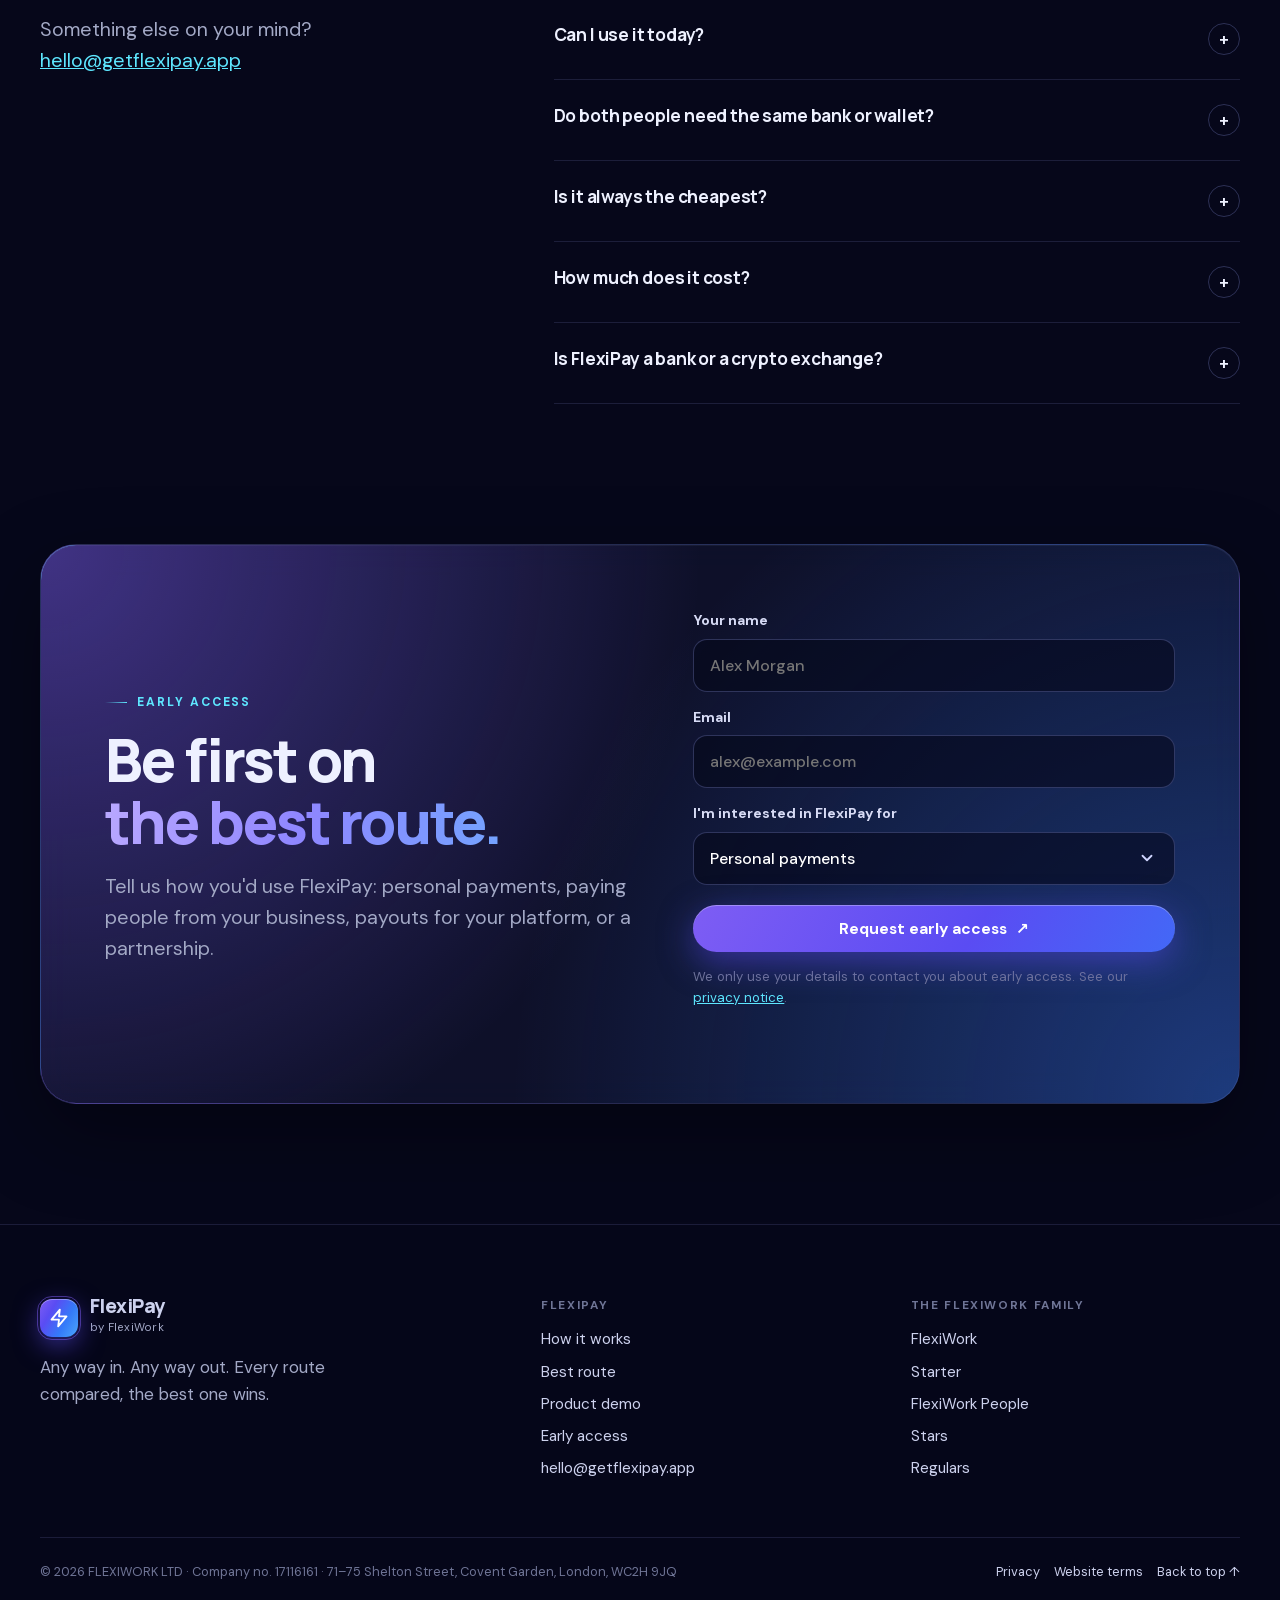
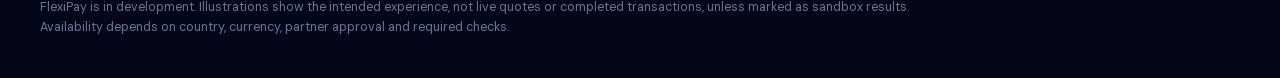
==== commit 3abb2fd6: "Waitlist form: only confirm once the sheet saved the sign-up The form used a no-cors request, so it " ====
--- a/index.html
+++ b/index.html
@@ -21,7 +21,7 @@
 <link rel="stylesheet" href="assets/fonts.css?v=1">
 <link rel="stylesheet" href="assets/fp.css?v=4">
 <script>document.documentElement.classList.add('js')</script>
-<script defer src="assets/fp.js?v=3"></script>
+<script defer src="assets/fp.js?v=4"></script>
 <script type="application/ld+json">{"@context":"https://schema.org","@graph":[{"@type":"Organization","@id":"https://getflexipay.app/#org","name":"FlexiWork","legalName":"FLEXIWORK LTD","url":"https://joinflexiwork.co.uk/","email":"hello@getflexipay.app","identifier":{"@type":"PropertyValue","propertyID":"Companies House company number","value":"17116161"},"address":{"@type":"PostalAddress","streetAddress":"71-75 Shelton Street, Covent Garden","addressLocality":"London","postalCode":"WC2H 9JQ","addressCountry":"GB"}},{"@type":"WebSite","@id":"https://getflexipay.app/#website","name":"FlexiPay","url":"https://getflexipay.app/","publisher":{"@id":"https://getflexipay.app/#org"}},{"@type":"SoftwareApplication","name":"FlexiPay","url":"https://getflexipay.app/","applicationCategory":"FinanceApplication","operatingSystem":"Web","description":"Payout aggregator built on Solana: compares eligible payout routes on every payment and routes through the one that delivers the most to the recipient. In development; early access.","publisher":{"@id":"https://getflexipay.app/#org"}}]}</script>
 </head>
 <body>
